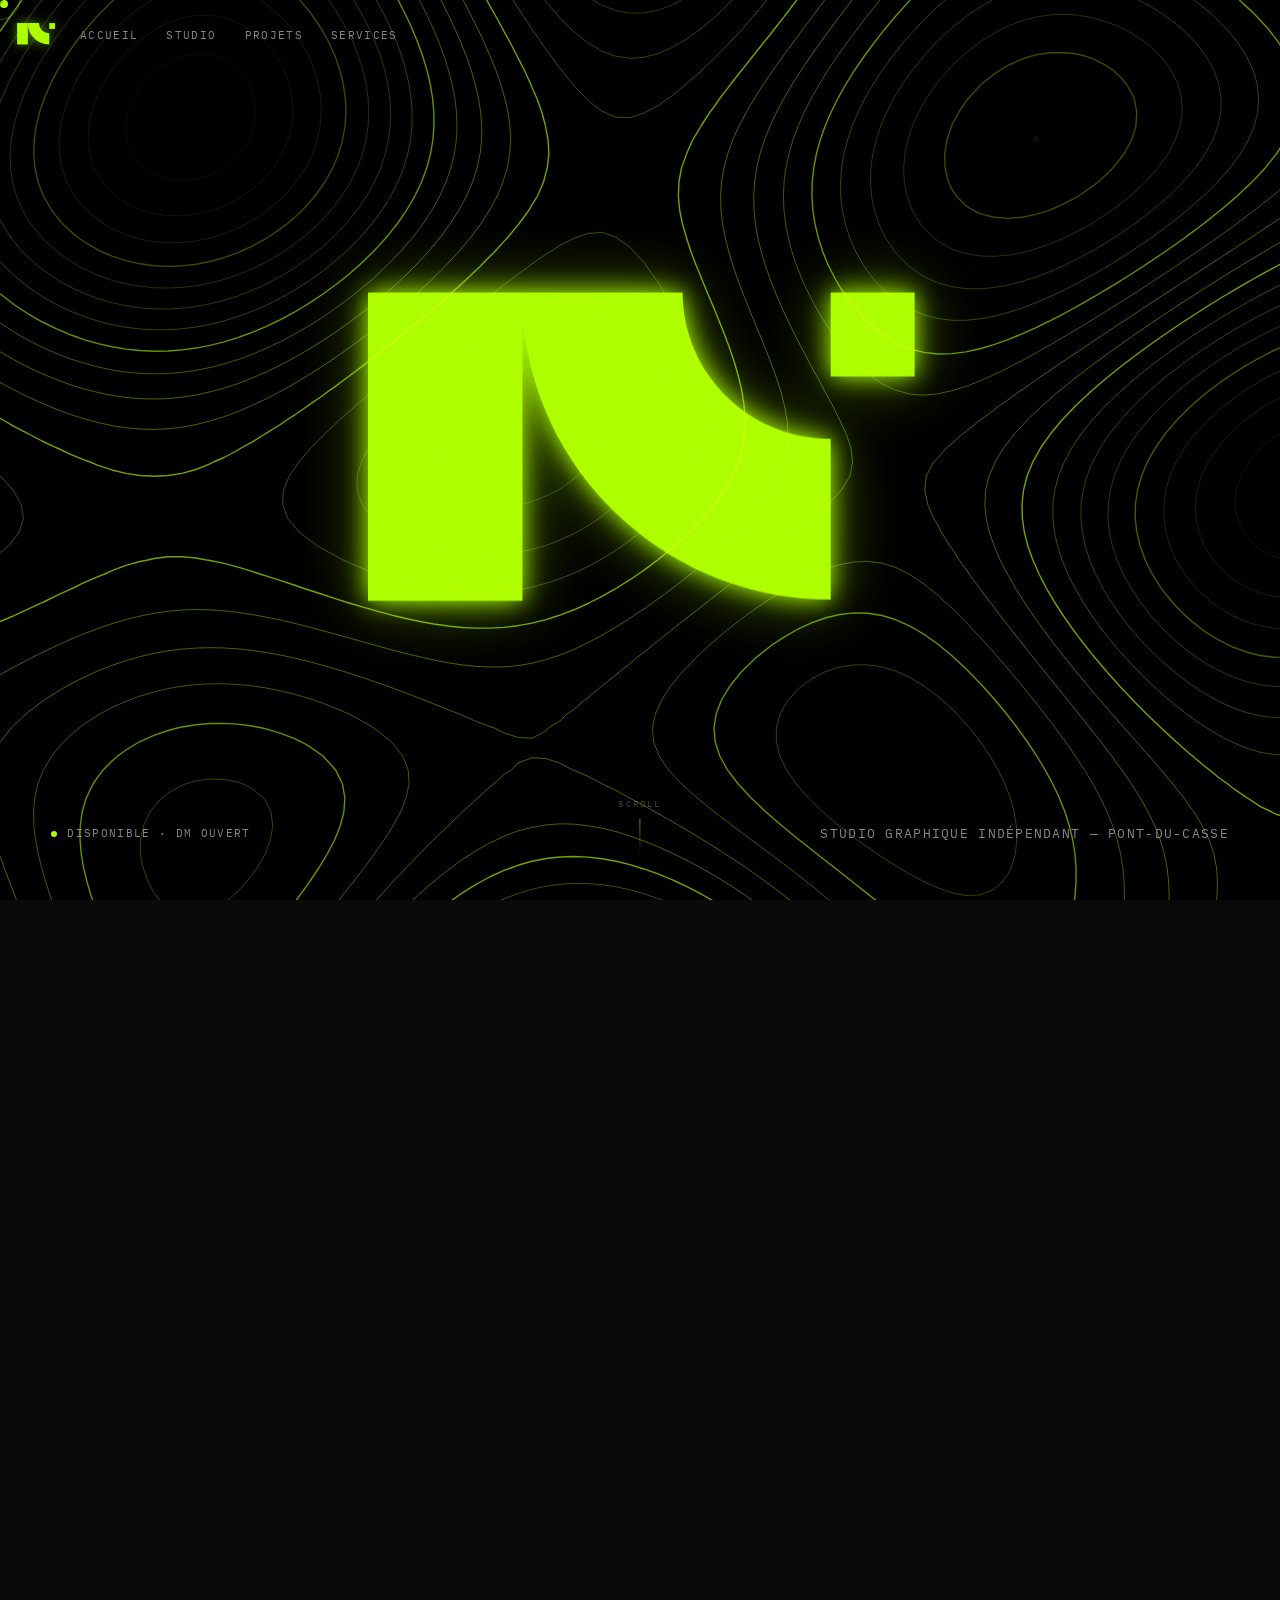
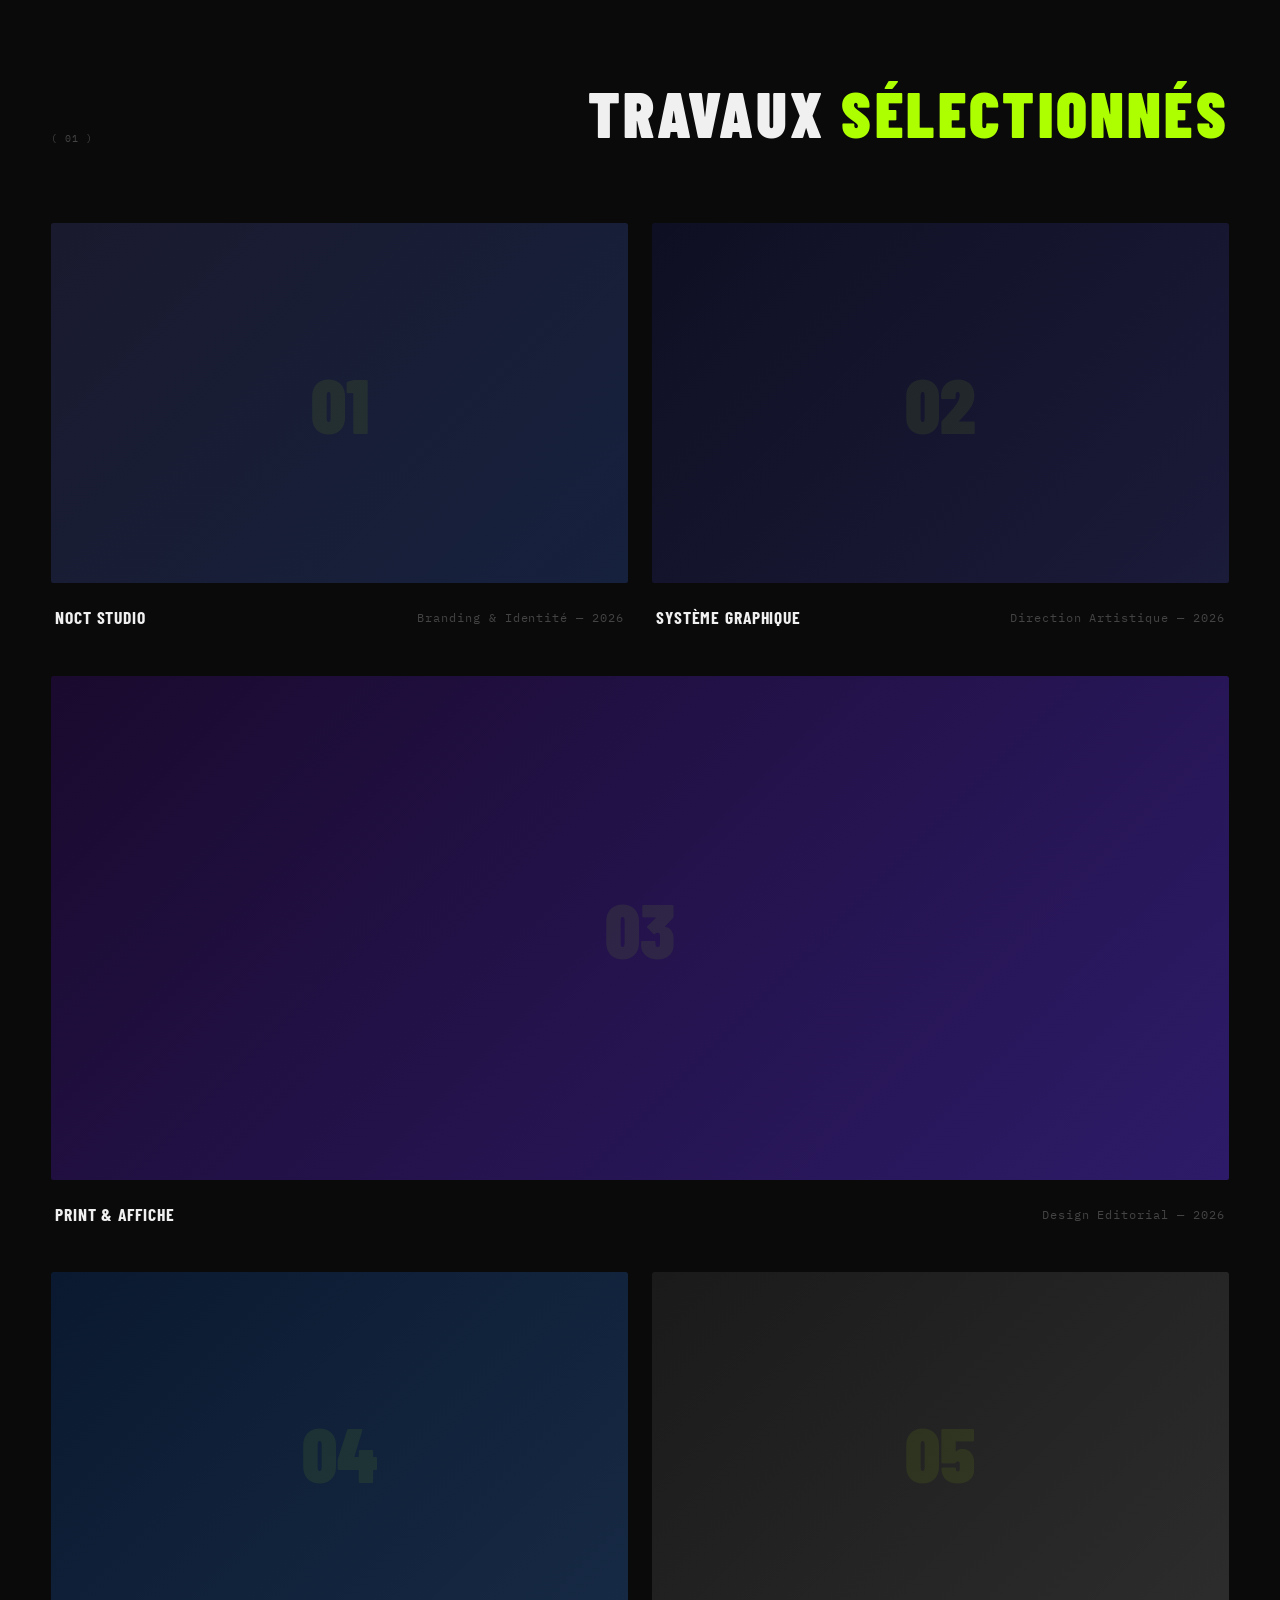
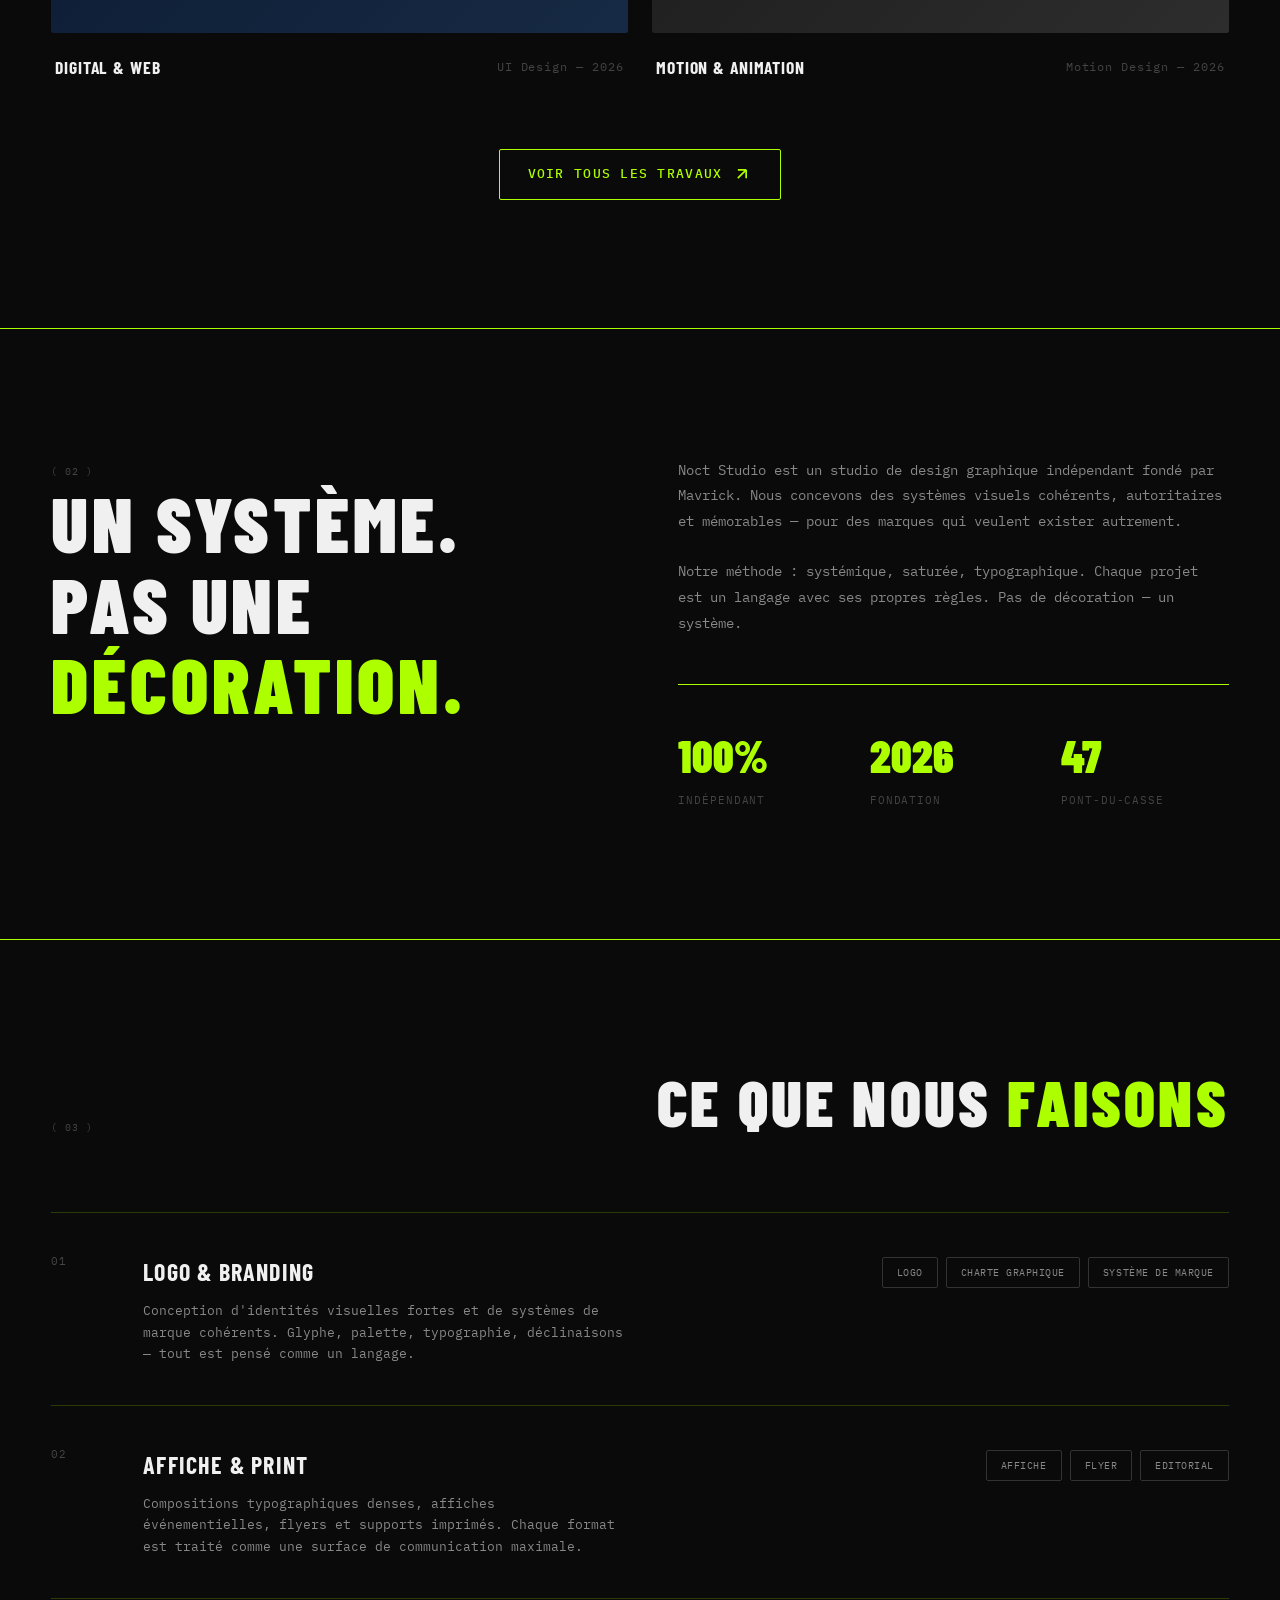
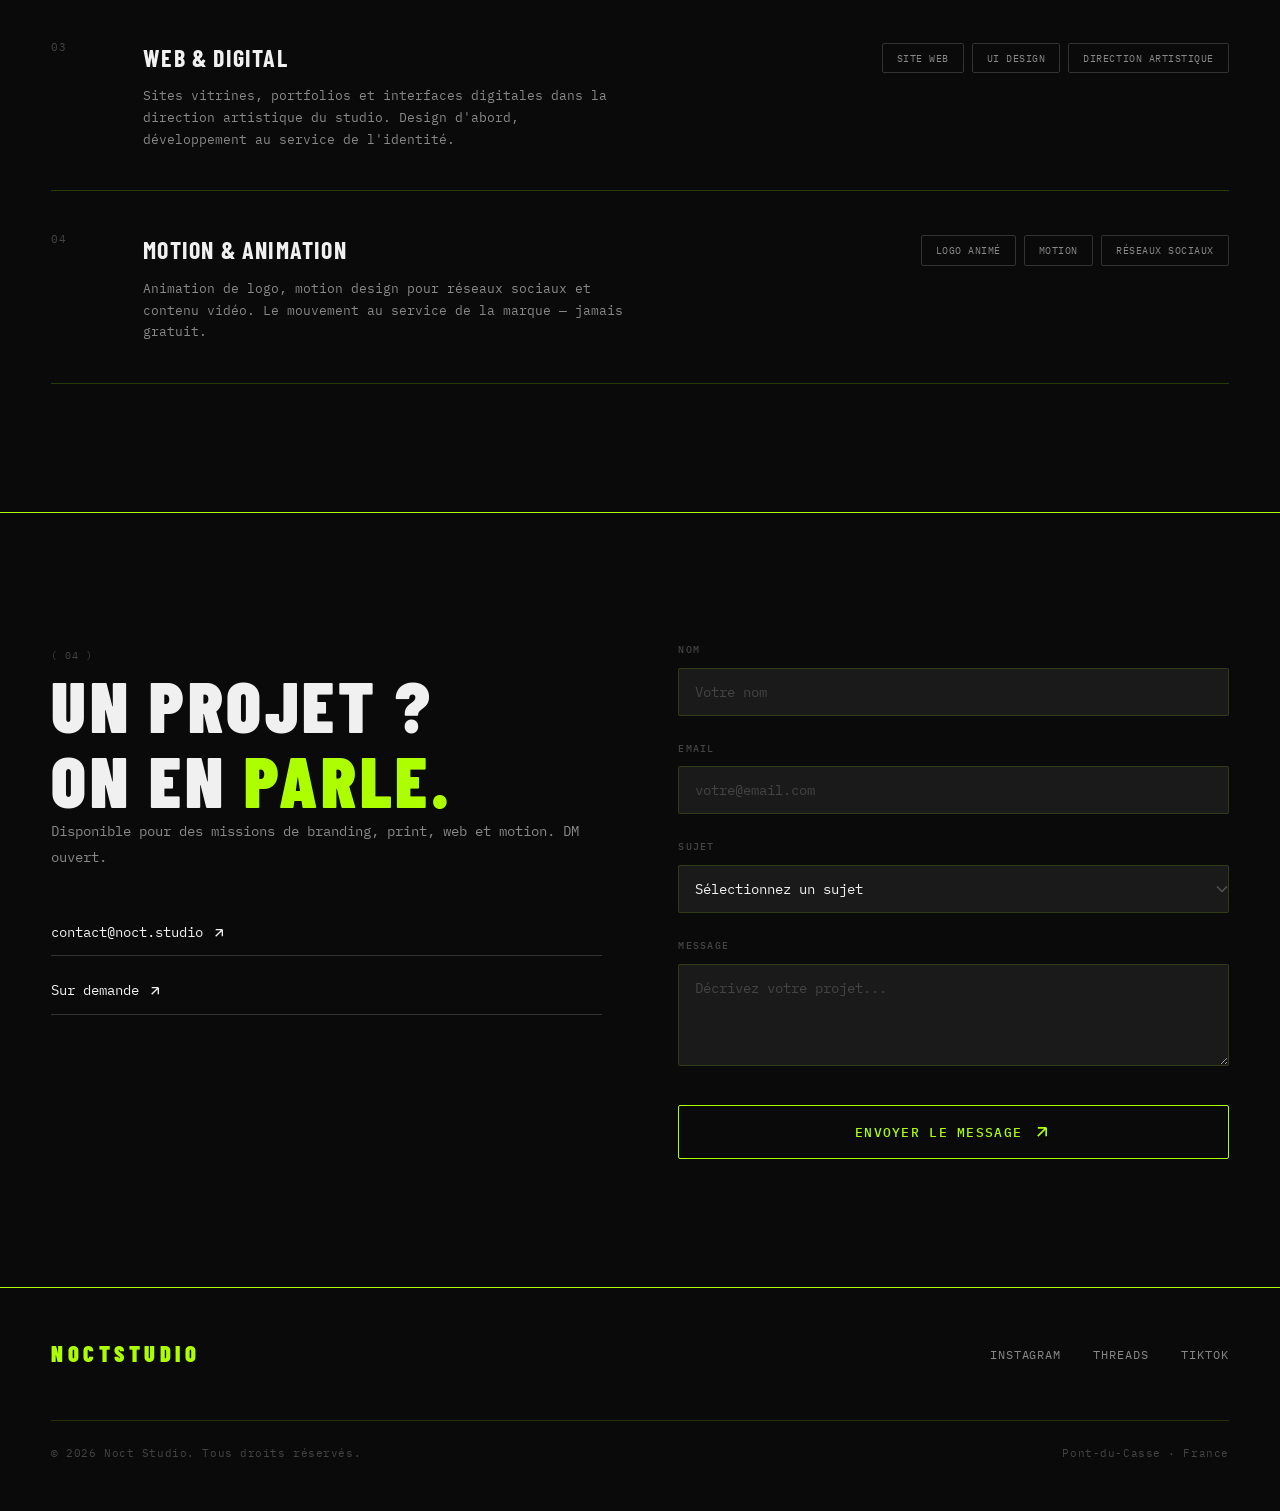
==== index.html @ 59b7ac14 "feat: améliorations visuelles — hero topo plein écran, logo glow, nav blur, typographie, interaction" ====
<!DOCTYPE html>
<html lang="fr">
<head>
    <meta charset="UTF-8">
    <meta name="viewport" content="width=device-width, initial-scale=1.0">
    <title>NOCT STUDIO — Système Graphique</title>
    <link rel="stylesheet" href="style.css">
    <link href="https://fonts.googleapis.com/css2?family=Barlow+Condensed:wght@400;700;900&family=IBM+Plex+Mono:wght@300;400;500&display=swap" rel="stylesheet">
</head>
<body>
    <!-- Loader -->
    <div class="loader" id="loader">
        <div class="loader-inner">
            <svg class="loader-logo" viewBox="900 750 1700 1000" xmlns="http://www.w3.org/2000/svg">
                <rect x="947.266" y="785.229" width="455.854" height="909.858" fill="#ADFF00"/>
                <rect x="2312.851" y="785.229" width="247.757" height="247.757" fill="#ADFF00"/>
                <path d="M1875.868,785.229c0,238.817 196.310,431.783 436.983,431.783l0,474.725c-503.691,0 -911.709,-406.702 -911.709,-906.509l474.725,0Z" fill="#ADFF00"/>
            </svg>
            <div class="loader-line"></div>
            <span class="loader-text">NOCTSTUDIO</span>
        </div>
    </div>

    <!-- Cursor -->
    <div class="cursor" id="cursor"></div>
    <div class="cursor-follower" id="cursorFollower"><span id="cursorLabel"></span></div>

    <!-- Hero -->
    <section class="hero" id="hero">
        <header class="hero-header" id="nav">
            <div class="nav-inner">
                <div class="navbar-left" data-nav-anim>
                    <a href="#" class="nav-logo">
                        <svg class="nav-logo-svg" viewBox="900 750 1700 1000" xmlns="http://www.w3.org/2000/svg">
                            <rect x="947.266" y="785.229" width="455.854" height="909.858" fill="#ADFF00"/>
                            <rect x="2312.851" y="785.229" width="247.757" height="247.757" fill="#ADFF00"/>
                            <path d="M1875.868,785.229c0,238.817 196.310,431.783 436.983,431.783l0,474.725c-503.691,0 -911.709,-406.702 -911.709,-906.509l474.725,0Z" fill="#ADFF00"/>
                        </svg>
                    </a>
                    <ul class="nav-links">
                        <li><a href="#hero" class="nav-link" data-nav-anim>Accueil</a></li>
                        <li><a href="#about" class="nav-link" data-nav-anim>Studio</a></li>
                        <li><a href="#work" class="nav-link" data-nav-anim>Projets</a></li>
                        <li><a href="#services" class="nav-link" data-nav-anim>Services</a></li>
                    </ul>
                </div>
                <div class="mobile-content" data-nav-anim>
                    <button class="nav-menu" id="navMenu" aria-label="Menu">
                        <span class="nav-menu-line"></span>
                        <span class="nav-menu-line"></span>
                    </button>
                </div>
            </div>
            <nav class="nav-mobile" id="navMobile">
                <a href="#hero" class="nav-mobile-link">Accueil</a>
                <a href="#about" class="nav-mobile-link">Studio</a>
                <a href="#work" class="nav-mobile-link">Projets</a>
                <a href="#services" class="nav-mobile-link">Services</a>
            </nav>
        </header>

        <div class="hero-inner">
            <canvas id="topo"></canvas>

            <svg id="heroLogoSvg" class="hero-logo-svg" viewBox="900 750 1700 1000" xmlns="http://www.w3.org/2000/svg">
                <rect x="947.266" y="785.229" width="455.854" height="909.858" fill="#ADFF00"/>
                <rect x="2312.851" y="785.229" width="247.757" height="247.757" fill="#ADFF00"/>
                <path d="M1875.868,785.229c0,238.817 196.310,431.783 436.983,431.783l0,474.725c-503.691,0 -911.709,-406.702 -911.709,-906.509l474.725,0Z" fill="#ADFF00"/>
            </svg>

            <div class="hero-bottom" id="heroInfo">
                <div class="hero-tag" data-animate="fade-up">
                    <span class="hero-tag-dot"></span>
                    Disponible · DM ouvert
                </div>
                <p class="hero-subtitle" data-animate="fade-up">
                    Studio graphique indépendant — Pont-du-Casse
                </p>
            </div>

            <div class="scroll-hint" id="scrollHint">
                <span>Scroll</span>
                <div class="scroll-line"></div>
            </div>
        </div>
    </section>

    <!-- Projects -->
    <section class="section" id="work">
        <div class="container">
            <div class="section-top">
                <span class="section-label" data-animate="fade-up">( 01 )</span>
                <h2 class="section-heading" data-animate="fade-up">
                    Travaux <em>sélectionnés</em>
                </h2>
            </div>

            <div class="projects-grid">
                <a href="#" class="project" data-animate="fade-up">
                    <div class="project-img">
                        <div class="project-img-inner" style="background: linear-gradient(135deg, #1a1a2e, #16213e);">
                            <span class="project-img-label">01</span>
                        </div>
                    </div>
                    <div class="project-info">
                        <h3 class="project-name">Noct Studio</h3>
                        <span class="project-cat">Branding & Identité — 2026</span>
                    </div>
                </a>

                <a href="#" class="project" data-animate="fade-up">
                    <div class="project-img">
                        <div class="project-img-inner" style="background: linear-gradient(135deg, #0f0f23, #1b1b3a);">
                            <span class="project-img-label">02</span>
                        </div>
                    </div>
                    <div class="project-info">
                        <h3 class="project-name">Système Graphique</h3>
                        <span class="project-cat">Direction Artistique — 2026</span>
                    </div>
                </a>

                <a href="#" class="project project-wide" data-animate="fade-up">
                    <div class="project-img">
                        <div class="project-img-inner" style="background: linear-gradient(135deg, #1a0a2e, #2d1b69);">
                            <span class="project-img-label">03</span>
                        </div>
                    </div>
                    <div class="project-info">
                        <h3 class="project-name">Print & Affiche</h3>
                        <span class="project-cat">Design Editorial — 2026</span>
                    </div>
                </a>

                <a href="#" class="project" data-animate="fade-up">
                    <div class="project-img">
                        <div class="project-img-inner" style="background: linear-gradient(135deg, #0a192f, #172a45);">
                            <span class="project-img-label">04</span>
                        </div>
                    </div>
                    <div class="project-info">
                        <h3 class="project-name">Digital & Web</h3>
                        <span class="project-cat">UI Design — 2026</span>
                    </div>
                </a>

                <a href="#" class="project" data-animate="fade-up">
                    <div class="project-img">
                        <div class="project-img-inner" style="background: linear-gradient(135deg, #1a1a1a, #2d2d2d);">
                            <span class="project-img-label">05</span>
                        </div>
                    </div>
                    <div class="project-info">
                        <h3 class="project-name">Motion & Animation</h3>
                        <span class="project-cat">Motion Design — 2026</span>
                    </div>
                </a>
            </div>

            <div class="section-cta" data-animate="fade-up">
                <a href="#" class="link-arrow">
                    <span>Voir tous les travaux</span>
                    <svg width="20" height="20" viewBox="0 0 24 24" fill="none" stroke="currentColor" stroke-width="2">
                        <path d="M7 17L17 7M17 7H7M17 7V17"/>
                    </svg>
                </a>
            </div>
        </div>
    </section>

    <!-- About -->
    <section class="section section-dark" id="about">
        <div class="container">
            <div class="about-layout">
                <div class="about-left">
                    <span class="section-label" data-animate="fade-up">( 02 )</span>
                    <h2 class="section-heading section-heading-lg" data-animate="fade-up">
                        Un système.<br>Pas une <em>décoration.</em>
                    </h2>
                </div>
                <div class="about-right">
                    <p class="about-text" data-animate="fade-up">
                        Noct Studio est un studio de design graphique indépendant fondé par Mavrick.
                        Nous concevons des systèmes visuels cohérents, autoritaires et mémorables —
                        pour des marques qui veulent exister autrement.
                    </p>
                    <p class="about-text" data-animate="fade-up">
                        Notre méthode : systémique, saturée, typographique. Chaque projet est un
                        langage avec ses propres règles. Pas de décoration — un système.
                    </p>
                    <div class="about-stats" data-animate="fade-up">
                        <div class="about-stat">
                            <span class="about-stat-num">100%</span>
                            <span class="about-stat-label">Indépendant</span>
                        </div>
                        <div class="about-stat">
                            <span class="about-stat-num">2026</span>
                            <span class="about-stat-label">Fondation</span>
                        </div>
                        <div class="about-stat">
                            <span class="about-stat-num">47</span>
                            <span class="about-stat-label">Pont-du-Casse</span>
                        </div>
                    </div>
                </div>
            </div>
        </div>
    </section>

    <!-- Services -->
    <section class="section" id="services">
        <div class="container">
            <div class="section-top">
                <span class="section-label" data-animate="fade-up">( 03 )</span>
                <h2 class="section-heading" data-animate="fade-up">
                    Ce que nous <em>faisons</em>
                </h2>
            </div>

            <div class="services-list">
                <div class="service" data-animate="fade-up">
                    <span class="service-num">01</span>
                    <div class="service-content">
                        <h3 class="service-title">Logo & Branding</h3>
                        <p class="service-desc">Conception d'identités visuelles fortes et de systèmes de marque cohérents. Glyphe, palette, typographie, déclinaisons — tout est pensé comme un langage.</p>
                    </div>
                    <div class="service-tags">
                        <span>Logo</span>
                        <span>Charte graphique</span>
                        <span>Système de marque</span>
                    </div>
                </div>

                <div class="service" data-animate="fade-up">
                    <span class="service-num">02</span>
                    <div class="service-content">
                        <h3 class="service-title">Affiche & Print</h3>
                        <p class="service-desc">Compositions typographiques denses, affiches événementielles, flyers et supports imprimés. Chaque format est traité comme une surface de communication maximale.</p>
                    </div>
                    <div class="service-tags">
                        <span>Affiche</span>
                        <span>Flyer</span>
                        <span>Editorial</span>
                    </div>
                </div>

                <div class="service" data-animate="fade-up">
                    <span class="service-num">03</span>
                    <div class="service-content">
                        <h3 class="service-title">Web & Digital</h3>
                        <p class="service-desc">Sites vitrines, portfolios et interfaces digitales dans la direction artistique du studio. Design d'abord, développement au service de l'identité.</p>
                    </div>
                    <div class="service-tags">
                        <span>Site web</span>
                        <span>UI Design</span>
                        <span>Direction artistique</span>
                    </div>
                </div>

                <div class="service" data-animate="fade-up">
                    <span class="service-num">04</span>
                    <div class="service-content">
                        <h3 class="service-title">Motion & Animation</h3>
                        <p class="service-desc">Animation de logo, motion design pour réseaux sociaux et contenu vidéo. Le mouvement au service de la marque — jamais gratuit.</p>
                    </div>
                    <div class="service-tags">
                        <span>Logo animé</span>
                        <span>Motion</span>
                        <span>Réseaux sociaux</span>
                    </div>
                </div>
            </div>
        </div>
    </section>

    <!-- Contact -->
    <section class="section section-dark" id="contact">
        <div class="container">
            <div class="contact-layout">
                <div class="contact-left">
                    <span class="section-label" data-animate="fade-up">( 04 )</span>
                    <h2 class="section-heading section-heading-xl" data-animate="fade-up">
                        Un projet ?<br>On en <em>parle.</em>
                    </h2>
                    <p class="contact-text" data-animate="fade-up">
                        Disponible pour des missions de branding, print,
                        web et motion. DM ouvert.
                    </p>
                    <div class="contact-details" data-animate="fade-up">
                        <a href="mailto:contact@noct.studio" class="contact-detail">
                            contact@noct.studio
                            <svg width="16" height="16" viewBox="0 0 24 24" fill="none" stroke="currentColor" stroke-width="2">
                                <path d="M7 17L17 7M17 7H7M17 7V17"/>
                            </svg>
                        </a>
                        <a href="tel:+33600000000" class="contact-detail">
                            Sur demande
                            <svg width="16" height="16" viewBox="0 0 24 24" fill="none" stroke="currentColor" stroke-width="2">
                                <path d="M7 17L17 7M17 7H7M17 7V17"/>
                            </svg>
                        </a>
                    </div>
                </div>
                <div class="contact-right" data-animate="fade-up">
                    <form class="form" id="contactForm">
                        <div class="form-group">
                            <label class="form-label">Nom</label>
                            <input type="text" class="form-input" placeholder="Votre nom" required>
                        </div>
                        <div class="form-group">
                            <label class="form-label">Email</label>
                            <input type="email" class="form-input" placeholder="votre@email.com" required>
                        </div>
                        <div class="form-group">
                            <label class="form-label">Sujet</label>
                            <select class="form-input form-select">
                                <option value="">Sélectionnez un sujet</option>
                                <option value="branding">Branding & Logo</option>
                                <option value="print">Affiche & Print</option>
                                <option value="web">Web & Digital</option>
                                <option value="motion">Motion & Animation</option>
                                <option value="other">Autre</option>
                            </select>
                        </div>
                        <div class="form-group">
                            <label class="form-label">Message</label>
                            <textarea class="form-input form-textarea" placeholder="Décrivez votre projet..." rows="4" required></textarea>
                        </div>
                        <button type="submit" class="btn-submit">
                            <span>Envoyer le message</span>
                            <svg width="20" height="20" viewBox="0 0 24 24" fill="none" stroke="currentColor" stroke-width="2">
                                <path d="M7 17L17 7M17 7H7M17 7V17"/>
                            </svg>
                        </button>
                    </form>
                </div>
            </div>
        </div>
    </section>

    <!-- Footer -->
    <footer class="footer">
        <div class="container">
            <div class="footer-top">
                <a href="#" class="footer-logo">NOCTSTUDIO</a>
                <div class="footer-socials">
                    <a href="https://www.instagram.com/noct_studi0?igsh=c3lxZXg3emE3d3Qz&utm_source=qr" target="_blank" rel="noopener" class="footer-social">Instagram</a>
                    <a href="https://www.threads.com/@noct_studi0?igshid=NTc4MTIwNjQ2YQ==" target="_blank" rel="noopener" class="footer-social">Threads</a>
                    <a href="#" class="footer-social">TikTok</a>
                </div>
            </div>
            <div class="footer-bottom">
                <span>&copy; 2026 Noct Studio. Tous droits réservés.</span>
                <span>Pont-du-Casse · France</span>
            </div>
        </div>
    </footer>

    <script src="script.js"></script>
</body>
</html>
---- style.css ----
/* ============================================
   NOCT STUDIO — VARIABLES
   ============================================ */
:root {
    --black: #0A0A0A;
    --dark: #0A0A0A;
    --dark-2: #111111;
    --dark-3: #1A1A1A;
    --gray-1: #1A1A1A;
    --gray-2: #333333;
    --gray-3: #444444;
    --gray-4: #888888;
    --gray-5: #888888;
    --light: #F0F0F0;
    --white: #F0F0F0;
    --accent: #ADFF00;
    --accent-dim: rgba(173, 255, 0, 0.08);
    --violet: #7B2FFF;
    --font-body: 'IBM Plex Mono', 'Courier New', monospace;
    --font-display: 'Barlow Condensed', 'Impact', sans-serif;
    --ease: cubic-bezier(0.16, 1, 0.3, 1);
    --ease-out: cubic-bezier(0, 0, 0.2, 1);
    --duration: 0.6s;
}

/* ============================================
   RESET
   ============================================ */
*, *::before, *::after {
    margin: 0;
    padding: 0;
    box-sizing: border-box;
}

html {
    scroll-behavior: smooth;
    font-size: 16px;
}

body {
    font-family: var(--font-body);
    background: var(--black);
    color: var(--light);
    line-height: 1.6;
    overflow-x: hidden;
    -webkit-font-smoothing: antialiased;
    cursor: none;
}

a {
    text-decoration: none;
    color: inherit;
    cursor: none;
}

button, input, textarea, select {
    font-family: inherit;
    cursor: none;
}

button { border: none; background: none; }
ul { list-style: none; }
img { max-width: 100%; display: block; }

::selection {
    background: var(--accent);
    color: #0A0A0A;
}

.container {
    max-width: 1400px;
    margin: 0 auto;
    padding: 0 clamp(24px, 4vw, 80px);
}

/* ============================================
   CUSTOM CURSOR
   ============================================ */
.cursor {
    width: 8px;
    height: 8px;
    border-radius: 50%;
    background: var(--accent);
    position: fixed;
    pointer-events: none;
    z-index: 10000;
    mix-blend-mode: difference;
    transition: transform 0.1s var(--ease);
}

.cursor-follower {
    width: 40px;
    height: 40px;
    border-radius: 50%;
    border: 1px solid rgba(173, 255, 0, 0.3);
    position: fixed;
    pointer-events: none;
    z-index: 9999;
    display: flex;
    align-items: center;
    justify-content: center;
    transition: width 0.3s var(--ease), height 0.3s var(--ease), border-color 0.3s var(--ease), background 0.3s var(--ease);
}

#cursorLabel {
    font-family: var(--font-display);
    font-size: 0.6rem;
    font-weight: 900;
    letter-spacing: 0.14em;
    color: var(--accent);
    text-transform: uppercase;
    opacity: 0;
    transform: scale(0.6);
    transition: opacity 0.15s ease, transform 0.15s ease;
    pointer-events: none;
    white-space: nowrap;
    user-select: none;
}

.cursor-follower.cursor--active #cursorLabel {
    opacity: 1;
    transform: scale(1);
}

.cursor-follower.cursor--view {
    width: 88px;
    height: 88px;
    border-color: var(--accent);
    background: rgba(173, 255, 0, 0.06);
}

.cursor-follower.cursor--go {
    width: 60px;
    height: 60px;
    border-color: rgba(173, 255, 0, 0.6);
    background: rgba(173, 255, 0, 0.03);
}

.cursor-follower.cursor--type {
    width: 72px;
    height: 72px;
    border-color: rgba(173, 255, 0, 0.4);
    border-radius: 4px;
    background: rgba(173, 255, 0, 0.04);
}

.cursor-follower.cursor--violet {
    width: 88px;
    height: 88px;
    border-color: var(--violet);
    background: rgba(123, 47, 255, 0.06);
}

.cursor-follower.cursor--violet #cursorLabel {
    color: var(--violet);
}

/* ============================================
   LOADER
   ============================================ */
.loader {
    position: fixed;
    inset: 0;
    z-index: 9999;
    background: var(--black);
    display: flex;
    align-items: center;
    justify-content: center;
    transition: opacity 0.8s var(--ease), visibility 0.8s;
}

.loader.hidden {
    opacity: 0;
    visibility: hidden;
}

.loader-inner {
    display: flex;
    flex-direction: column;
    align-items: center;
    gap: 24px;
}

.loader-logo {
    display: block;
    width: 60px;
    height: auto;
}

.loader-line {
    width: 60px;
    height: 2px;
    background: var(--gray-2);
    border-radius: 2px;
    overflow: hidden;
    position: relative;
}

.loader-line::after {
    content: '';
    position: absolute;
    top: 0;
    left: -100%;
    width: 100%;
    height: 100%;
    background: var(--accent);
    animation: loaderSlide 1.2s var(--ease) infinite;
}

@keyframes loaderSlide {
    0% { left: -100%; }
    50% { left: 0; }
    100% { left: 100%; }
}

.loader-text {
    font-family: var(--font-display);
    font-size: 1.4rem;
    font-weight: 900;
    color: var(--accent);
    letter-spacing: 0.2em;
    text-transform: uppercase;
}

/* ============================================
   NAVIGATION (Sonido pattern)
   ============================================ */

.nav-inner {
    padding: 0 16px;
    display: flex;
    align-items: center;
    justify-content: space-between;
}

/* Left group: logo + desktop links */
.navbar-left {
    display: flex;
    align-items: center;
    gap: 24px;
}

.nav-logo {
    display: flex;
    align-items: center;
    flex-shrink: 0;
}

.nav-logo-svg {
    display: block;
    width: 40px;
    height: 40px;
    filter: drop-shadow(0 0 6px rgba(173,255,0,0.5));
    transition: filter 0.3s var(--ease);
}

.nav-logo:hover .nav-logo-svg {
    filter: drop-shadow(0 0 10px rgba(173,255,0,0.9)) drop-shadow(0 0 20px rgba(173,255,0,0.5));
}

.nav-links {
    display: flex;
    align-items: center;
    gap: 28px;
}

.nav-link {
    font-family: var(--font-body);
    font-size: 0.7rem;
    font-weight: 400;
    color: var(--gray-4);
    letter-spacing: 0.12em;
    text-transform: uppercase;
    transition: color 0.3s var(--ease);
    position: relative;
}

.nav-link:hover {
    color: var(--accent);
}

.nav-link::after {
    display: none;
}

/* Right group: burger button (mobile only) */
.mobile-content {
    display: none;
}

.nav-menu {
    display: flex;
    flex-direction: column;
    align-items: center;
    justify-content: center;
    gap: 6px;
    width: 36px;
    height: 36px;
    padding: 0;
    border-radius: 2px;
    background: rgba(173, 255, 0, 0.1);
    z-index: 101;
    transition: background 0.3s var(--ease);
}

.nav-menu:hover {
    background: rgba(255, 255, 255, 0.15);
}

.nav-menu-line {
    display: block;
    width: 18px;
    height: 1.5px;
    background: var(--white);
    transition: all 0.4s var(--ease);
    transform-origin: center;
}

.nav-menu.active .nav-menu-line:first-child {
    transform: rotate(45deg) translate(3px, 3px);
}

.nav-menu.active .nav-menu-line:last-child {
    transform: rotate(-45deg) translate(3px, -3px);
}

/* Nav load animation (staggered) */
[data-nav-anim] {
    opacity: 0;
    transform: translateY(-10px);
    animation: navFadeIn 0.5s var(--ease) forwards;
}

.navbar-left[data-nav-anim] { animation-delay: 0.3s; }

.nav-links li:nth-child(1) [data-nav-anim] { animation-delay: 0.4s; }
.nav-links li:nth-child(2) [data-nav-anim] { animation-delay: 0.5s; }
.nav-links li:nth-child(3) [data-nav-anim] { animation-delay: 0.6s; }
.nav-links li:nth-child(4) [data-nav-anim] { animation-delay: 0.7s; }

.mobile-content[data-nav-anim] { animation-delay: 0.5s; }

@keyframes navFadeIn {
    to {
        opacity: 1;
        transform: translateY(0);
    }
}

/* Mobile dropdown menu (Sonido pattern — inside header, not fullscreen overlay) */
.nav-mobile {
    display: none;
    flex-direction: column;
    gap: 0;
    overflow: hidden;
    max-height: 0;
    opacity: 0;
    background: rgba(10, 10, 10, 0.95);
    backdrop-filter: blur(20px);
    -webkit-backdrop-filter: blur(20px);
    border-top: 1px solid rgba(173, 255, 0, 0.15);
    margin: 0 16px;
    border-radius: 2px;
    transition: max-height 0.5s var(--ease), opacity 0.4s var(--ease), padding 0.5s var(--ease);
}

.nav-mobile.open {
    max-height: 300px;
    opacity: 1;
    padding: 8px 0;
}

.nav-mobile-link {
    display: block;
    padding: 14px 24px;
    font-family: var(--font-body);
    font-size: 0.8rem;
    font-weight: 400;
    color: var(--gray-4);
    letter-spacing: 0.1em;
    text-transform: uppercase;
    transition: color 0.3s var(--ease), background 0.3s var(--ease);
    opacity: 0;
    transform: translateY(10px);
    transition: opacity 0.4s var(--ease), transform 0.4s var(--ease), color 0.3s var(--ease);
}

.nav-mobile.open .nav-mobile-link {
    opacity: 1;
    transform: translateY(0);
}

.nav-mobile.open .nav-mobile-link:nth-child(1) { transition-delay: 0.05s; }
.nav-mobile.open .nav-mobile-link:nth-child(2) { transition-delay: 0.1s; }
.nav-mobile.open .nav-mobile-link:nth-child(3) { transition-delay: 0.15s; }
.nav-mobile.open .nav-mobile-link:nth-child(4) { transition-delay: 0.2s; }

.nav-mobile-link:hover {
    color: var(--accent);
    background: rgba(173, 255, 0, 0.05);
}

/* ============================================
   HERO — TOPO MASK
   ============================================ */
.hero {
    position: relative;
    height: 350vh;
    background: var(--black);
}

.hero-header {
    position: fixed;
    top: 0;
    left: 0;
    right: 0;
    z-index: 20;
    padding: 14px 0;
    transition: background 0.4s var(--ease), backdrop-filter 0.4s var(--ease), border-color 0.4s var(--ease);
}

.hero-header.nav-scrolled {
    background: rgba(10, 10, 10, 0.9);
    backdrop-filter: blur(12px);
    -webkit-backdrop-filter: blur(12px);
    border-bottom: 1px solid rgba(173, 255, 0, 0.1);
}

.hero-inner {
    position: sticky;
    top: 0;
    height: 100vh;
    overflow: hidden;
    background: var(--black);
}

#topo {
    position: absolute;
    inset: 0;
    width: 100%;
    height: 100%;
}

.hero-logo-svg {
    position: absolute;
    top: 50%;
    left: 50%;
    transform: translate(-50%, -50%) scale(1);
    width: clamp(200px, 45vw, 600px);
    height: auto;
    mix-blend-mode: screen;
    filter: drop-shadow(0 0 12px #ADFF00) drop-shadow(0 0 30px rgba(173,255,0,0.4));
    z-index: 5;
    pointer-events: none;
    will-change: transform;
    transform-origin: center center;
}

.hero-bottom {
    position: absolute;
    bottom: clamp(32px, 5vw, 56px);
    left: clamp(24px, 4vw, 80px);
    right: clamp(24px, 4vw, 80px);
    display: flex;
    align-items: center;
    justify-content: space-between;
    z-index: 10;
    will-change: opacity;
}

/* Indicateur scroll */
.scroll-hint {
    position: absolute;
    bottom: clamp(24px, 5vh, 48px);
    left: 50%;
    transform: translateX(-50%);
    display: flex;
    flex-direction: column;
    align-items: center;
    gap: 8px;
    z-index: 10;
    pointer-events: none;
    will-change: opacity;
}

.scroll-hint span {
    font-family: var(--font-body);
    font-size: 0.55rem;
    color: rgba(255,255,255,0.25);
    letter-spacing: 0.25em;
    text-transform: uppercase;
}

.scroll-line {
    width: 1px;
    height: 36px;
    background: linear-gradient(to bottom, rgba(173,255,0,0.6), transparent);
    animation: scrollDrop 1.8s ease-in-out infinite;
}

@keyframes scrollDrop {
    0%   { transform: scaleY(0); transform-origin: top; opacity: 1; }
    60%  { transform: scaleY(1); transform-origin: top; opacity: 1; }
    100% { transform: scaleY(1); transform-origin: top; opacity: 0; }
}

.hero-tag {
    display: inline-flex;
    align-items: center;
    gap: 10px;
    font-family: var(--font-body);
    font-size: 0.7rem;
    font-weight: 400;
    color: var(--gray-4);
    letter-spacing: 0.12em;
    text-transform: uppercase;
}

.hero-tag-dot {
    width: 6px;
    height: 6px;
    border-radius: 50%;
    background: var(--accent);
    animation: blink 2s ease-in-out infinite;
}

@keyframes blink {
    0%, 100% { opacity: 1; }
    50% { opacity: 0.3; }
}

.hero-title {
    font-family: var(--font-display);
    font-size: clamp(2.8rem, 7vw, 5.5rem);
    font-weight: 900;
    line-height: 1.0;
    color: var(--white);
    letter-spacing: 0.02em;
    text-transform: uppercase;
    margin-bottom: 24px;
}

.hero-title em {
    font-style: normal;
    color: var(--accent);
}

.hero-subtitle {
    font-family: var(--font-body);
    font-size: 0.8rem;
    color: var(--gray-4);
    font-weight: 400;
    letter-spacing: 0.1em;
    text-transform: uppercase;
}

/* ============================================
   SECTIONS
   ============================================ */
.section {
    padding: clamp(80px, 10vw, 160px) 0;
    border-top: 1px solid var(--accent);
}

.section-dark {
    background: #0A0A0A;
}

.section-top {
    display: flex;
    align-items: flex-end;
    justify-content: space-between;
    gap: 24px;
    margin-bottom: clamp(48px, 6vw, 80px);
}

.section-label {
    font-family: var(--font-body);
    font-size: 0.65rem;
    color: #444444;
    letter-spacing: 0.1em;
    font-weight: 400;
}

.section-heading {
    font-family: var(--font-display);
    font-size: clamp(2.2rem, 5vw, 4.5rem);
    font-weight: 900;
    line-height: 1.05;
    color: var(--white);
    letter-spacing: 0.05em;
    text-transform: uppercase;
}

.section-heading em {
    font-style: normal;
    color: var(--accent);
}

.section-heading-lg {
    font-size: clamp(2.5rem, 6vw, 5rem);
}

.section-heading-xl {
    font-size: clamp(2.5rem, 6vw, 4.5rem);
}

/* ============================================
   PROJECTS
   ============================================ */
.projects-grid {
    display: grid;
    grid-template-columns: repeat(2, 1fr);
    gap: 24px;
}

.project {
    display: block;
    border-radius: 2px;
    overflow: hidden;
    position: relative;
    transition: opacity 0.4s var(--ease), filter 0.4s var(--ease), transform 0.5s var(--ease), box-shadow 0.5s var(--ease), outline-color 0.3s var(--ease);
    outline: 1px solid transparent;
    z-index: 0;
}

/* Invasion : les autres projets s'effacent */
.projects-grid:has(.project:hover) .project {
    opacity: 0.2;
    filter: grayscale(0.4);
}

/* Le projet survolé impose sa présence */
.projects-grid:has(.project:hover) .project:hover {
    opacity: 1;
    filter: none;
    transform: scale(1.02);
    outline-color: var(--accent);
    box-shadow: 0 0 40px rgba(173, 255, 0, 0.15), 0 0 60px rgba(173, 255, 0, 0.12), 0 24px 80px rgba(0, 0, 0, 0.6);
    z-index: 2;
}

.project-wide {
    grid-column: span 2;
}

.project-img {
    position: relative;
    overflow: hidden;
    border-radius: 2px;
}

.project-img-inner {
    aspect-ratio: 16/10;
    display: flex;
    align-items: center;
    justify-content: center;
    transition: transform 0.7s var(--ease);
}

.project-wide .project-img-inner {
    aspect-ratio: 21/9;
}

.project:hover .project-img-inner {
    transform: scale(1.08);
}

.project-img-label {
    font-family: var(--font-display);
    font-size: clamp(3rem, 6vw, 5rem);
    font-weight: 900;
    color: rgba(173, 255, 0, 0.08);
    user-select: none;
    transition: color 0.4s var(--ease);
}

.project:hover .project-img-label {
    color: rgba(173, 255, 0, 0.18);
}

.project-info {
    display: flex;
    align-items: center;
    justify-content: space-between;
    padding: 20px 4px;
}

.project-name {
    font-family: var(--font-display);
    font-size: 1.1rem;
    font-weight: 700;
    color: var(--white);
    letter-spacing: 0.05em;
    text-transform: uppercase;
}

.project-cat {
    font-family: var(--font-body);
    font-size: 0.75rem;
    color: #444444;
    letter-spacing: 0.08em;
}

.section-cta {
    margin-top: 48px;
    text-align: center;
}

.link-arrow {
    display: inline-flex;
    align-items: center;
    gap: 10px;
    font-family: var(--font-body);
    font-size: 0.8rem;
    font-weight: 500;
    color: var(--accent);
    letter-spacing: 0.1em;
    text-transform: uppercase;
    padding: 14px 28px;
    border: 1px solid var(--accent);
    border-radius: 2px;
    transition: all 0.3s var(--ease);
}

.link-arrow svg {
    transition: transform 0.3s var(--ease);
}

.link-arrow:hover {
    color: #0A0A0A;
    background: var(--accent);
    border-color: var(--accent);
}

.link-arrow:hover svg {
    transform: translate(4px, -4px);
}

/* ============================================
   ABOUT
   ============================================ */
.about-layout {
    display: grid;
    grid-template-columns: 1fr 1fr;
    gap: clamp(48px, 6vw, 120px);
    align-items: start;
}

.about-text {
    font-family: var(--font-body);
    font-size: 0.9rem;
    color: var(--gray-4);
    line-height: 1.8;
    margin-bottom: 24px;
}

.about-stats {
    display: grid;
    grid-template-columns: repeat(3, 1fr);
    gap: 24px;
    margin-top: 48px;
    padding-top: 48px;
    border-top: 1px solid var(--accent);
}

.about-stat-num {
    display: block;
    font-family: var(--font-display);
    font-size: 2.8rem;
    font-weight: 900;
    color: var(--accent);
    line-height: 1;
    margin-bottom: 8px;
}

.about-stat-label {
    font-family: var(--font-body);
    font-size: 0.7rem;
    color: #444444;
    letter-spacing: 0.08em;
    text-transform: uppercase;
}

/* ============================================
   SERVICES
   ============================================ */
.services-list {
    display: flex;
    flex-direction: column;
}

.service {
    display: grid;
    grid-template-columns: 60px 1fr auto;
    gap: 32px;
    align-items: start;
    padding: 40px 0;
    border-bottom: 1px solid rgba(173, 255, 0, 0.2);
    transition: all 0.4s var(--ease), padding-left 0.3s ease;
    position: relative;
    overflow: hidden;
}

.service::before {
    content: '';
    position: absolute;
    left: 0;
    top: 0;
    bottom: 0;
    width: 3px;
    background: var(--accent);
    transform: scaleY(0);
    transform-origin: bottom;
    transition: transform 0.3s ease;
}

.service:hover::before {
    transform: scaleY(1);
}

.service:first-child {
    border-top: 1px solid rgba(173, 255, 0, 0.2);
}

.service:hover {
    padding-left: 24px;
    border-bottom: 1px solid var(--accent);
}

.service-num {
    font-family: var(--font-body);
    font-size: 0.7rem;
    font-weight: 400;
    color: #444444;
    letter-spacing: 0.1em;
}

.service-title {
    font-family: var(--font-display);
    font-size: 1.5rem;
    font-weight: 700;
    color: var(--white);
    margin-bottom: 8px;
    letter-spacing: 0.05em;
    text-transform: uppercase;
    transition: color 0.3s var(--ease);
}

.service:hover .service-title {
    color: var(--accent);
}

.service-desc {
    font-family: var(--font-body);
    font-size: 0.8rem;
    color: var(--gray-4);
    line-height: 1.7;
    max-width: 480px;
}

.service-tags {
    display: flex;
    flex-wrap: wrap;
    gap: 8px;
    justify-content: flex-end;
    padding-top: 4px;
}

.service-tags span {
    padding: 6px 14px;
    border-radius: 2px;
    border: 1px solid var(--gray-2);
    font-family: var(--font-body);
    font-size: 0.65rem;
    color: var(--gray-4);
    letter-spacing: 0.05em;
    text-transform: uppercase;
    white-space: nowrap;
    transition: all 0.3s var(--ease);
}

.service:hover .service-tags span {
    border-color: var(--accent);
    color: var(--accent);
}

/* ============================================
   CONTACT
   ============================================ */
.contact-layout {
    display: grid;
    grid-template-columns: 1fr 1fr;
    gap: clamp(48px, 6vw, 120px);
    align-items: start;
}

.contact-text {
    font-family: var(--font-body);
    font-size: 0.9rem;
    color: var(--gray-4);
    line-height: 1.8;
    margin-bottom: 40px;
}

.contact-details {
    display: flex;
    flex-direction: column;
    gap: 12px;
}

.contact-detail {
    display: inline-flex;
    align-items: center;
    gap: 8px;
    font-family: var(--font-body);
    font-size: 0.85rem;
    color: var(--white);
    padding: 12px 0;
    border-bottom: 1px solid var(--gray-2);
    transition: all 0.3s var(--ease);
}

.contact-detail:hover {
    color: var(--accent);
    border-color: var(--accent);
    padding-left: 8px;
}

.contact-detail svg {
    transition: transform 0.3s var(--ease);
}

.contact-detail:hover svg {
    transform: translate(3px, -3px);
}

/* Form */
.form {
    display: flex;
    flex-direction: column;
    gap: 24px;
}

.form-label {
    display: block;
    font-family: var(--font-body);
    font-size: 0.65rem;
    font-weight: 500;
    color: #444444;
    letter-spacing: 0.12em;
    text-transform: uppercase;
    margin-bottom: 10px;
}

.form-input {
    width: 100%;
    padding: 14px 16px;
    background: #1A1A1A;
    border: 1px solid rgba(173, 255, 0, 0.15);
    color: var(--white);
    font-family: var(--font-body);
    font-size: 0.85rem;
    outline: none;
    transition: border-color 0.3s var(--ease), box-shadow 0.3s var(--ease);
    border-radius: 2px;
    -webkit-appearance: none;
}

.form-input::placeholder {
    color: #444444;
}

.form-input:focus {
    border-color: rgba(173, 255, 0, 0.5);
    box-shadow: 0 0 20px rgba(173,255,0,0.1);
}

.form-select {
    cursor: none;
    appearance: none;
    background-image: url("data:image/svg+xml,%3Csvg width='12' height='8' viewBox='0 0 12 8' fill='none' xmlns='http://www.w3.org/2000/svg'%3E%3Cpath d='M1 1.5L6 6.5L11 1.5' stroke='%23555' stroke-width='1.5'/%3E%3C/svg%3E");
    background-repeat: no-repeat;
    background-position: right 0 center;
}

.form-select option {
    background: #1A1A1A;
    color: var(--white);
}

.form-textarea {
    resize: vertical;
    min-height: 100px;
}

.btn-submit {
    display: inline-flex;
    align-items: center;
    justify-content: center;
    gap: 10px;
    padding: 16px 40px;
    border-radius: 2px;
    background: transparent;
    border: 1px solid var(--accent);
    color: var(--accent);
    font-family: var(--font-body);
    font-size: 0.8rem;
    font-weight: 500;
    letter-spacing: 0.1em;
    text-transform: uppercase;
    cursor: none;
    transition: all 0.3s var(--ease);
    margin-top: 8px;
}

.btn-submit:hover {
    background: var(--accent);
    color: #0A0A0A;
}

.btn-submit svg {
    transition: transform 0.3s var(--ease);
}

.btn-submit:hover svg {
    transform: translate(3px, -3px);
}

/* ============================================
   FOOTER
   ============================================ */
.footer {
    padding: 48px 0;
    border-top: 1px solid var(--accent);
}

.footer-top {
    display: flex;
    align-items: center;
    justify-content: space-between;
    margin-bottom: 48px;
}

.footer-logo {
    font-family: var(--font-display);
    font-size: 1.4rem;
    font-weight: 900;
    color: var(--accent);
    letter-spacing: 0.2em;
    text-transform: uppercase;
}

.footer-socials {
    display: flex;
    gap: 32px;
}

.footer-social {
    font-family: var(--font-body);
    font-size: 0.75rem;
    color: var(--gray-4);
    letter-spacing: 0.08em;
    text-transform: uppercase;
    transition: color 0.3s var(--ease);
    position: relative;
}

.footer-social:hover {
    color: var(--accent);
}

.footer-bottom {
    display: flex;
    align-items: center;
    justify-content: space-between;
    padding-top: 24px;
    border-top: 1px solid rgba(173, 255, 0, 0.15);
    font-family: var(--font-body);
    font-size: 0.7rem;
    color: #444444;
    letter-spacing: 0.05em;
}

/* ============================================
   SCROLL ANIMATIONS
   ============================================ */
[data-animate] {
    opacity: 0;
    transform: translateY(50px);
    transition: opacity 0.9s cubic-bezier(0.16, 1, 0.3, 1), transform 0.9s cubic-bezier(0.16, 1, 0.3, 1);
}

[data-animate].visible {
    opacity: 1;
    transform: translateY(0);
}

[data-delay="1"] { transition-delay: 0.1s; }
[data-delay="2"] { transition-delay: 0.2s; }
[data-delay="3"] { transition-delay: 0.3s; }

/* ============================================
   RESPONSIVE
   ============================================ */
@media (max-width: 1024px) {
    .hero {
        padding: 10px;
    }

    .hero-card {
        height: calc(100vh - 20px);
    }

    .about-layout,
    .contact-layout {
        grid-template-columns: 1fr;
        gap: 48px;
    }

    .service {
        grid-template-columns: 40px 1fr;
        gap: 20px;
    }

    .service-tags {
        grid-column: 2;
        justify-content: flex-start;
    }
}

@media (max-width: 768px) {
    body { cursor: auto; }
    a, button, input, textarea, select { cursor: auto; }
    .cursor, .cursor-follower { display: none; }

    .nav-links { display: none; }
    .mobile-content { display: block; }
    .nav-mobile { display: flex; }

    /* Hero mobile — same pattern as .project on mobile (keeps radius, adjusts spacing) */
    .hero {
        padding: 8px;
    }

    .hero-card {
        height: calc(100dvh - 16px);
    }

    .nav-inner {
        padding: 0 12px;
    }

    .hero-text {
        bottom: 24px;
        left: 16px;
        right: 16px;
        max-width: none;
    }

    .hero-title {
        font-size: clamp(1.8rem, 7vw, 2.8rem);
    }

    .projects-grid {
        grid-template-columns: 1fr;
    }

    .project-wide {
        grid-column: span 1;
    }

    .project-wide .project-img-inner {
        aspect-ratio: 16/10;
    }

    .about-stats {
        grid-template-columns: repeat(3, 1fr);
        gap: 16px;
    }

    .about-stat-num {
        font-size: 2rem;
    }

    .service {
        grid-template-columns: 1fr;
        gap: 12px;
        padding: 28px 0;
    }

    .service-num { display: none; }

    .service:hover { padding-left: 0; }

    .footer-top {
        flex-direction: column;
        gap: 24px;
        text-align: center;
    }

    .footer-bottom {
        flex-direction: column;
        gap: 8px;
        text-align: center;
    }
}

@media (max-width: 480px) {
    .section { padding: 64px 0; }

    .section-top {
        flex-direction: column;
        align-items: flex-start;
        gap: 8px;
    }

    .about-stats {
        grid-template-columns: 1fr;
        gap: 24px;
    }

    .contact-layout {
        gap: 32px;
    }

    .footer-socials {
        flex-wrap: wrap;
        justify-content: center;
        gap: 20px;
    }
}
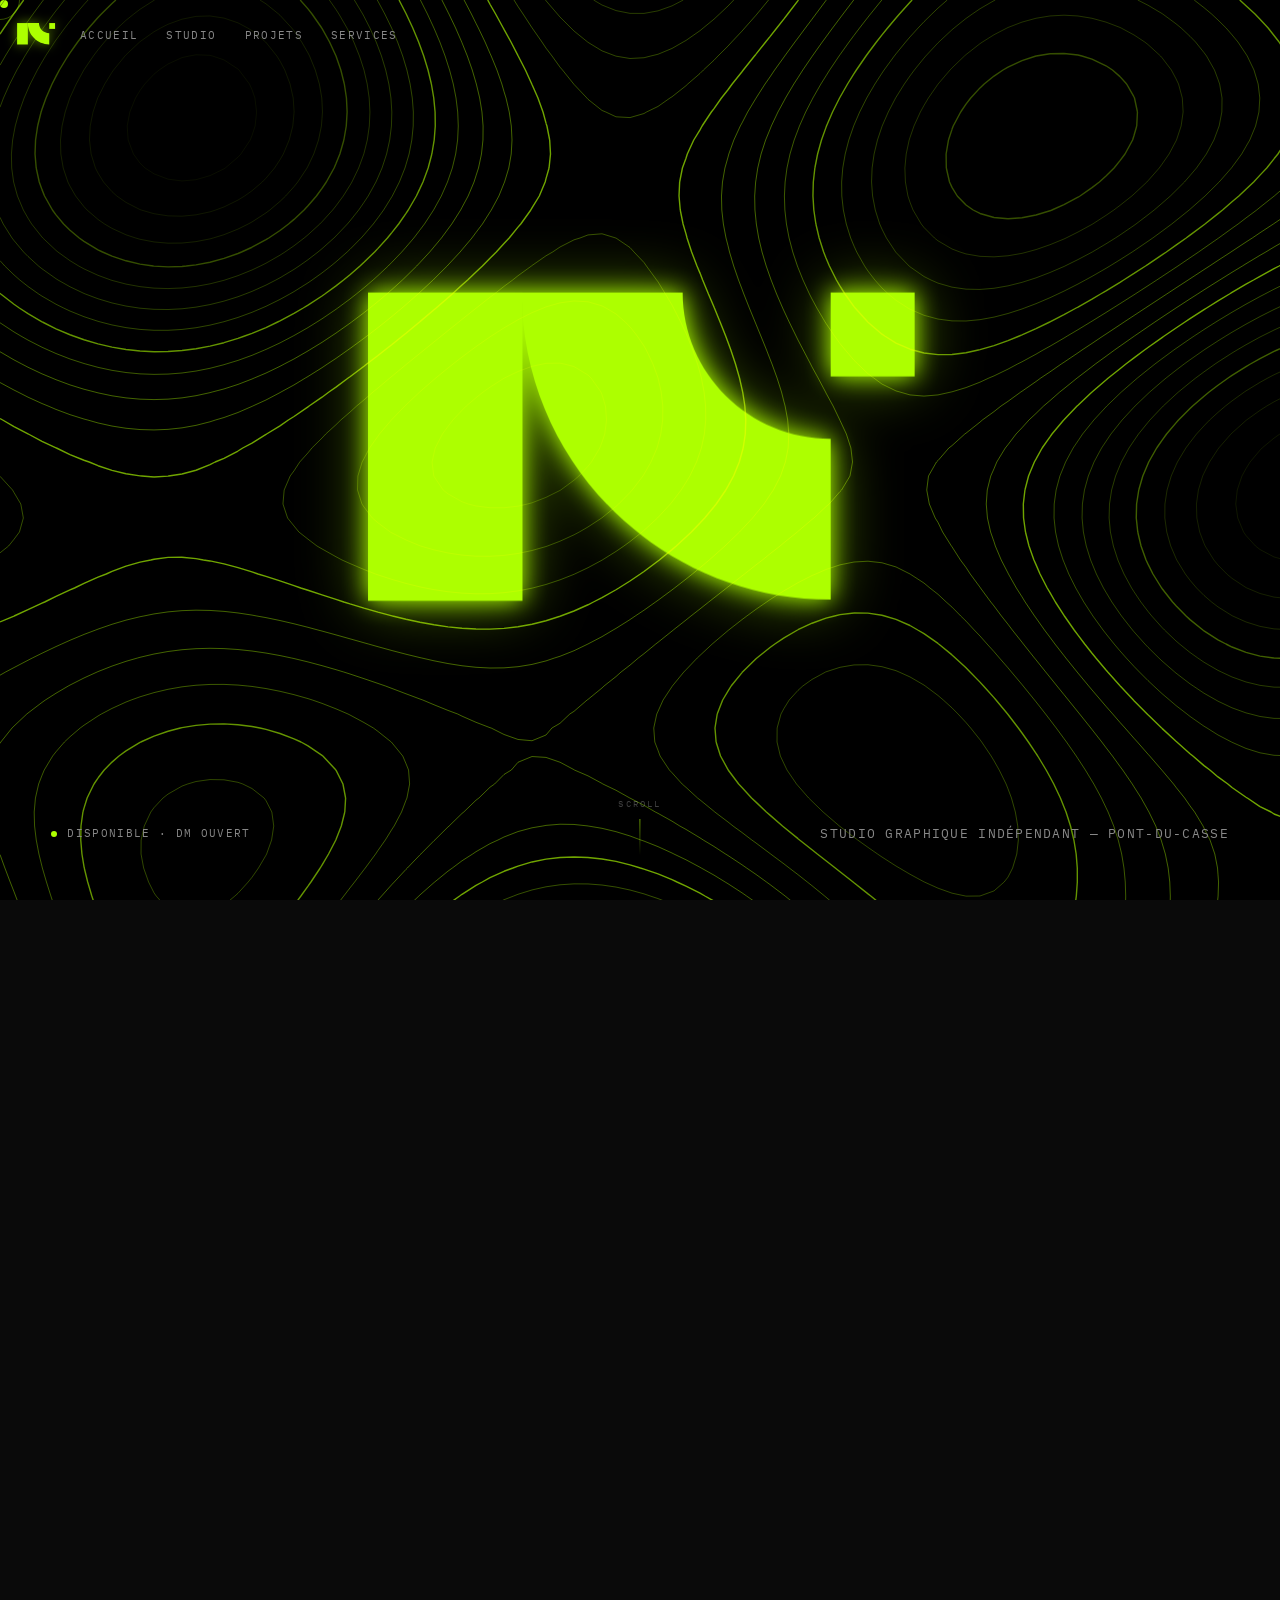
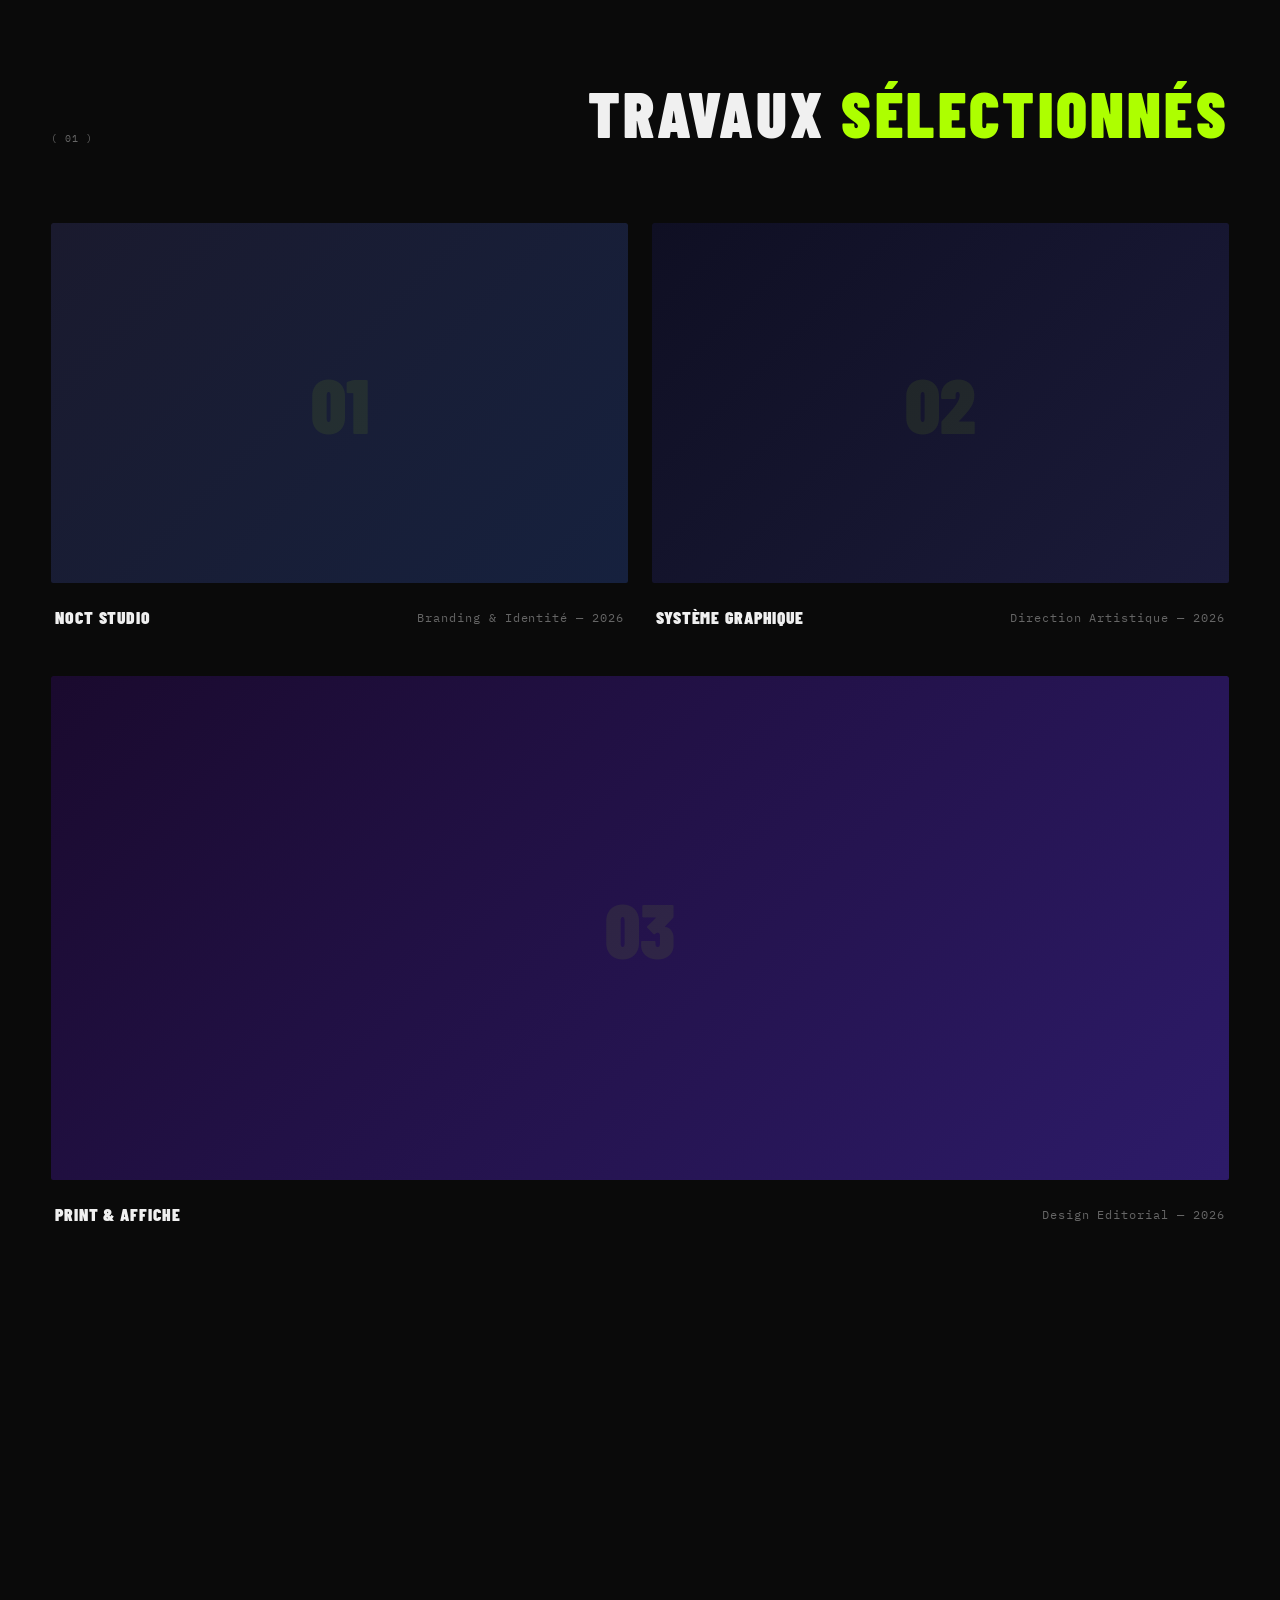
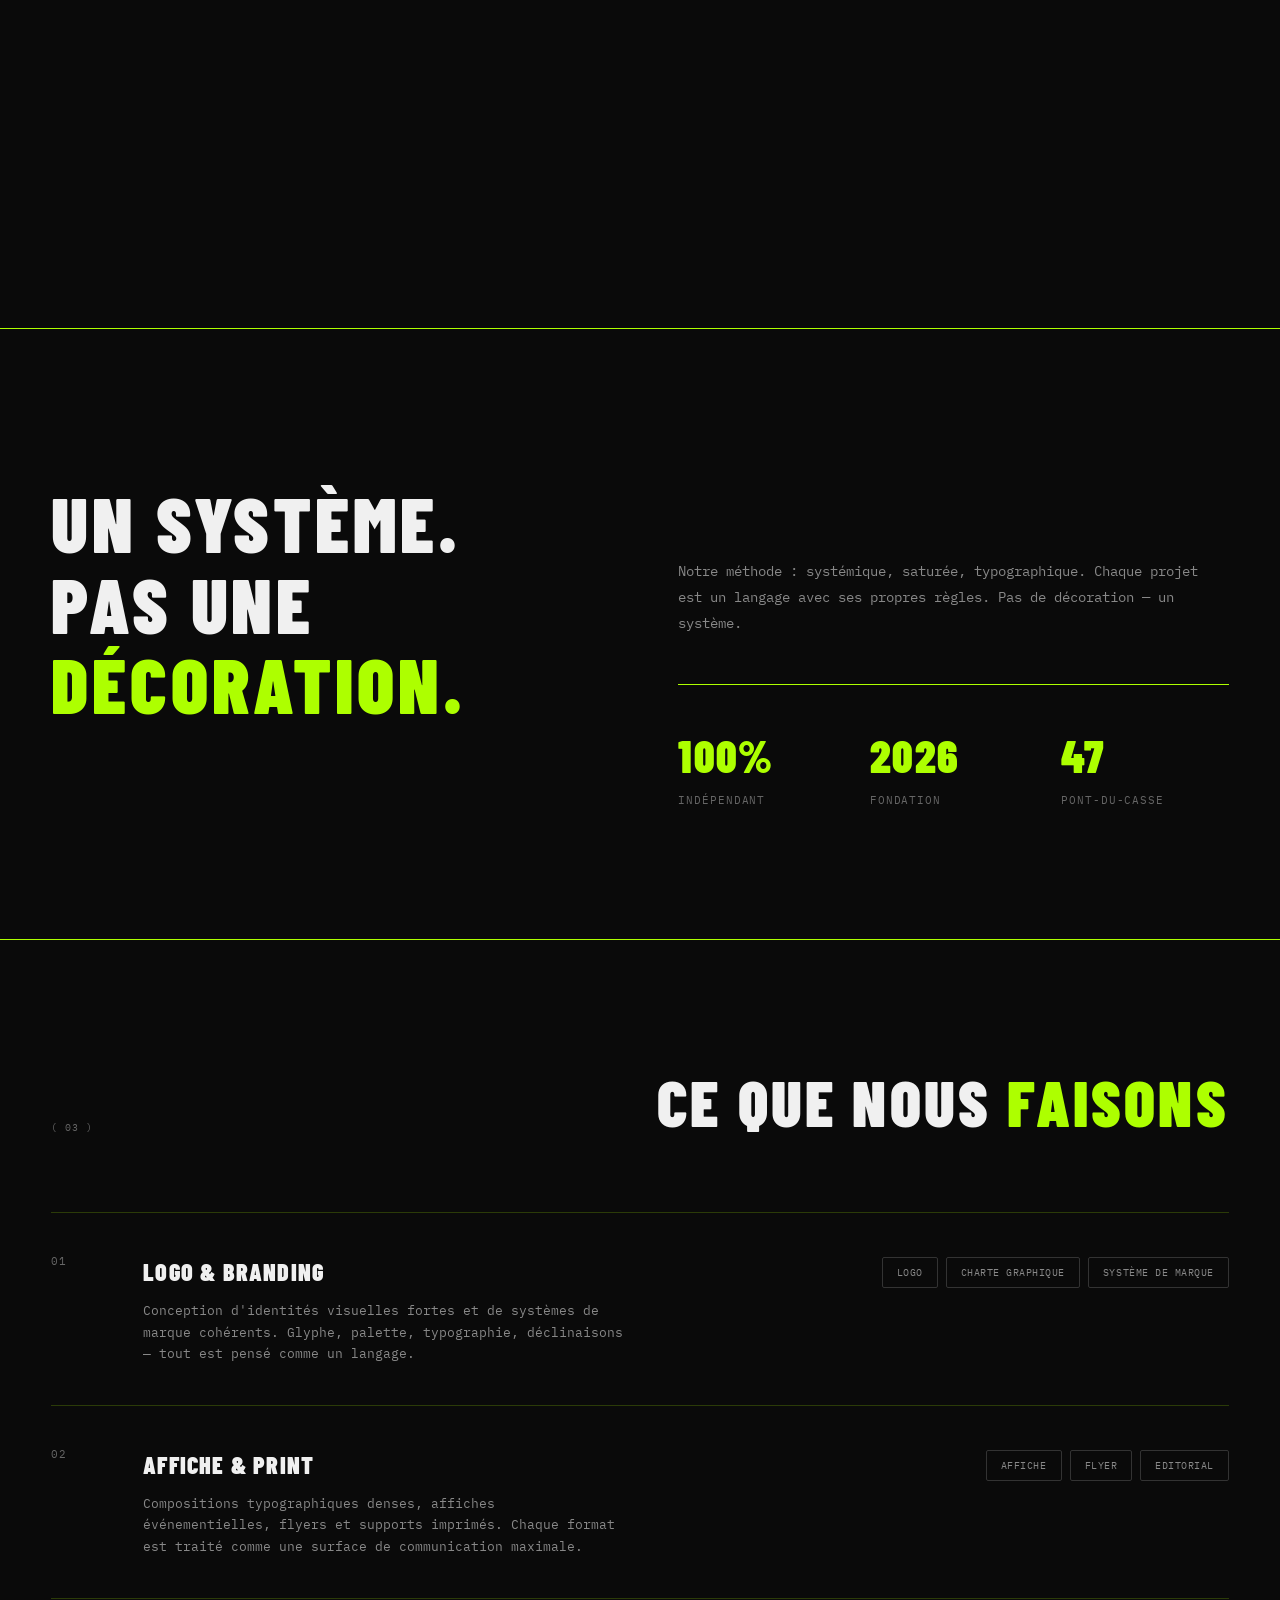
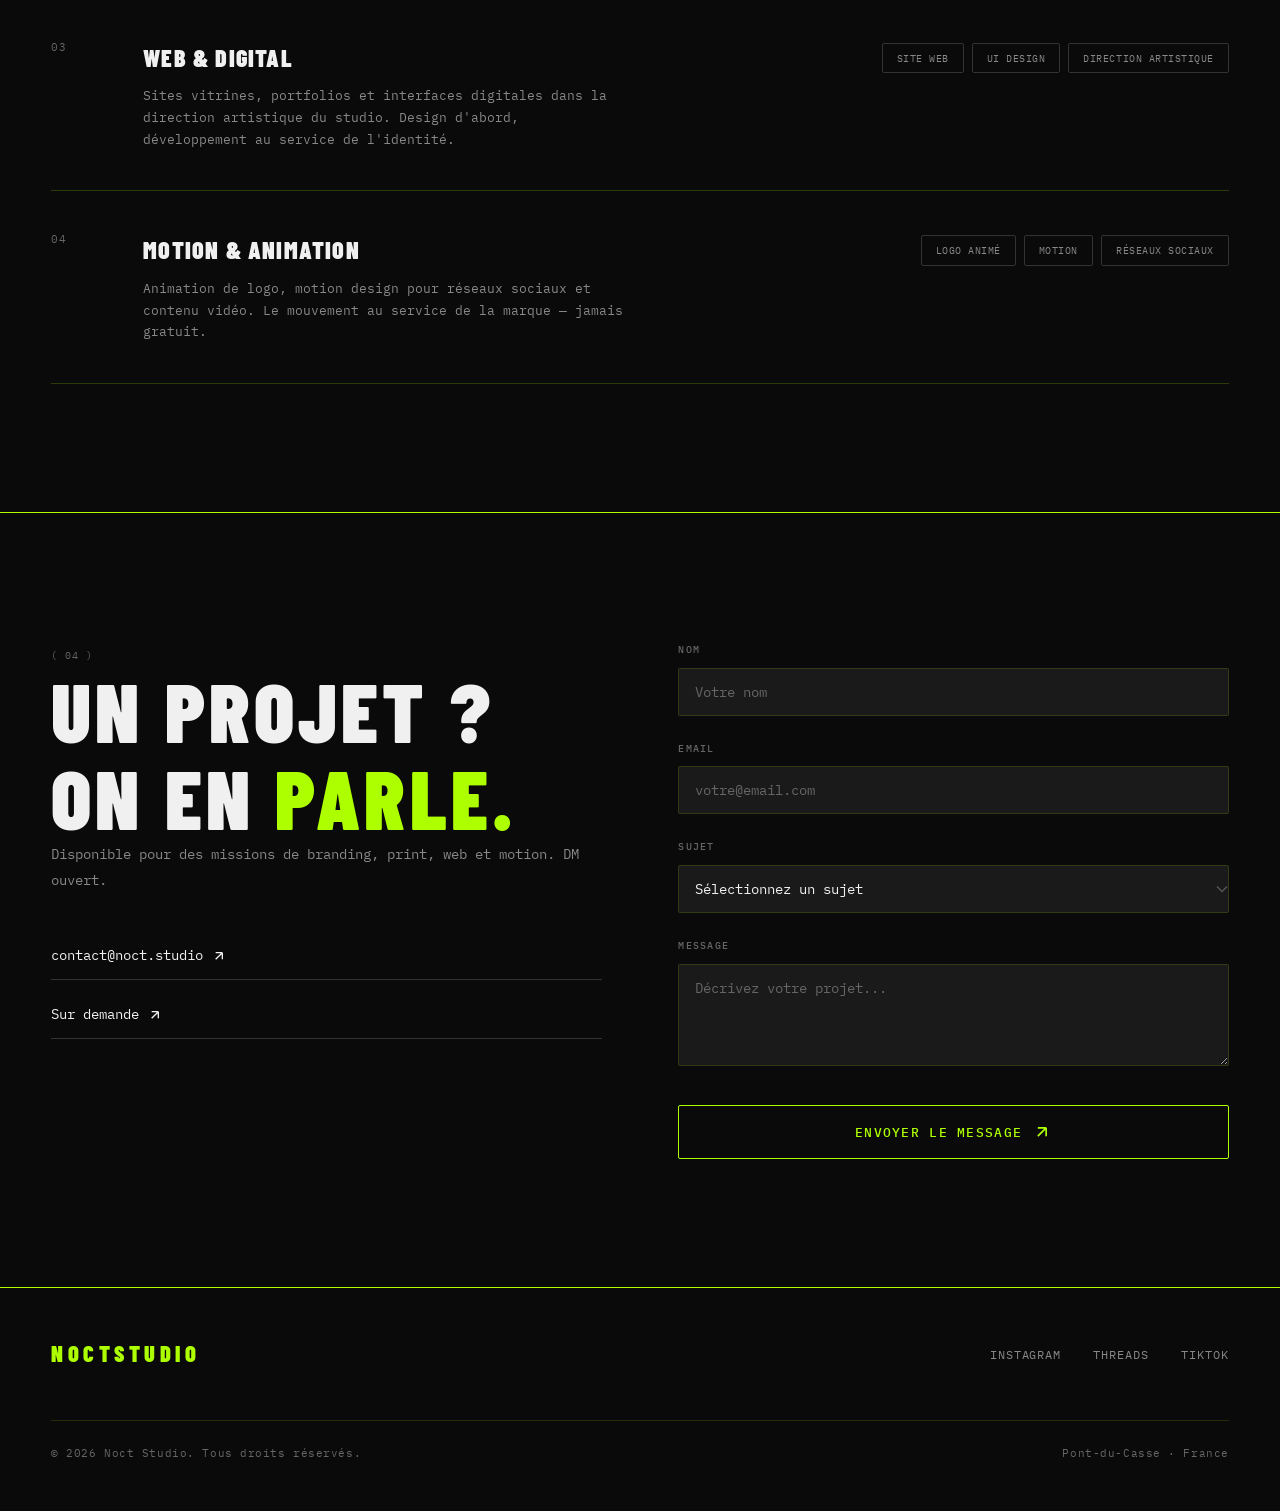
==== commit add21056: "feat: session multi-agents — typo, animations, couleurs, performance Agent 1 — Typographie : - hero-" ====
--- a/index.html
+++ b/index.html
@@ -4,6 +4,8 @@
     <meta charset="UTF-8">
     <meta name="viewport" content="width=device-width, initial-scale=1.0">
     <title>NOCT STUDIO — Système Graphique</title>
+    <link rel="preconnect" href="https://fonts.googleapis.com">
+    <link rel="preconnect" href="https://fonts.gstatic.com" crossorigin>
     <link rel="stylesheet" href="style.css">
     <link href="https://fonts.googleapis.com/css2?family=Barlow+Condensed:wght@400;700;900&family=IBM+Plex+Mono:wght@300;400;500&display=swap" rel="stylesheet">
 </head>
@@ -356,6 +358,6 @@
         </div>
     </footer>
 
-    <script src="script.js"></script>
+    <script src="script.js" defer></script>
 </body>
 </html>
--- a/style.css
+++ b/style.css
@@ -3,15 +3,11 @@
    ============================================ */
 :root {
     --black: #0A0A0A;
-    --dark: #0A0A0A;
     --dark-2: #111111;
     --dark-3: #1A1A1A;
-    --gray-1: #1A1A1A;
     --gray-2: #333333;
-    --gray-3: #444444;
+    --gray-3: #666666;
     --gray-4: #888888;
-    --gray-5: #888888;
-    --light: #F0F0F0;
     --white: #F0F0F0;
     --accent: #ADFF00;
     --accent-dim: rgba(173, 255, 0, 0.08);
@@ -40,7 +36,7 @@
 body {
     font-family: var(--font-body);
     background: var(--black);
-    color: var(--light);
+    color: var(--white);
     line-height: 1.6;
     overflow-x: hidden;
     -webkit-font-smoothing: antialiased;
@@ -279,8 +275,20 @@
     color: var(--accent);
 }
 
+/* Underline accent animé au hover — slide depuis la gauche */
 .nav-link::after {
-    display: none;
+    content: '';
+    position: absolute;
+    bottom: -3px;
+    left: 0;
+    width: 0;
+    height: 1px;
+    background: var(--accent);
+    transition: width 0.3s var(--ease);
+}
+
+.nav-link:hover::after {
+    width: 100%;
 }
 
 /* Right group: burger button (mobile only) */
@@ -379,10 +387,9 @@
     color: var(--gray-4);
     letter-spacing: 0.1em;
     text-transform: uppercase;
-    transition: color 0.3s var(--ease), background 0.3s var(--ease);
     opacity: 0;
     transform: translateY(10px);
-    transition: opacity 0.4s var(--ease), transform 0.4s var(--ease), color 0.3s var(--ease);
+    transition: opacity 0.4s var(--ease), transform 0.4s var(--ease), color 0.3s var(--ease), background 0.3s var(--ease);
 }
 
 .nav-mobile.open .nav-mobile-link {
@@ -535,7 +542,7 @@
     font-weight: 900;
     line-height: 1.0;
     color: var(--white);
-    letter-spacing: 0.02em;
+    letter-spacing: 0.05em;
     text-transform: uppercase;
     margin-bottom: 24px;
 }
@@ -577,7 +584,7 @@
 .section-label {
     font-family: var(--font-body);
     font-size: 0.65rem;
-    color: #444444;
+    color: var(--gray-3);
     letter-spacing: 0.1em;
     font-weight: 400;
 }
@@ -602,7 +609,7 @@
 }
 
 .section-heading-xl {
-    font-size: clamp(2.5rem, 6vw, 4.5rem);
+    font-size: clamp(2.8rem, 6.5vw, 5.5rem);
 }
 
 /* ============================================
@@ -644,6 +651,12 @@
     grid-column: span 2;
 }
 
+/* Projet wide (03) — accent violet pour distinguer le format panoramique */
+.projects-grid:has(.project:hover) .project-wide:hover {
+    outline-color: var(--violet);
+    box-shadow: 0 0 40px rgba(123, 47, 255, 0.15), 0 0 60px rgba(123, 47, 255, 0.12), 0 24px 80px rgba(0, 0, 0, 0.6);
+}
+
 .project-img {
     position: relative;
     overflow: hidden;
@@ -686,20 +699,31 @@
     padding: 20px 4px;
 }
 
+/* Texte info carte — réponse subtile au hover du projet parent */
 .project-name {
     font-family: var(--font-display);
     font-size: 1.1rem;
-    font-weight: 700;
+    font-weight: 900;
     color: var(--white);
     letter-spacing: 0.05em;
     text-transform: uppercase;
+    transition: color 0.4s var(--ease);
+}
+
+.project:hover .project-name {
+    color: var(--accent);
 }
 
 .project-cat {
     font-family: var(--font-body);
     font-size: 0.75rem;
-    color: #444444;
+    color: var(--gray-3);
     letter-spacing: 0.08em;
+    transition: color 0.4s var(--ease);
+}
+
+.project:hover .project-cat {
+    color: var(--gray-4);
 }
 
 .section-cta {
@@ -771,13 +795,14 @@
     font-weight: 900;
     color: var(--accent);
     line-height: 1;
+    letter-spacing: 0.03em;
     margin-bottom: 8px;
 }
 
 .about-stat-label {
     font-family: var(--font-body);
     font-size: 0.7rem;
-    color: #444444;
+    color: var(--gray-3);
     letter-spacing: 0.08em;
     text-transform: uppercase;
 }
@@ -832,14 +857,14 @@
     font-family: var(--font-body);
     font-size: 0.7rem;
     font-weight: 400;
-    color: #444444;
+    color: var(--gray-3);
     letter-spacing: 0.1em;
 }
 
 .service-title {
     font-family: var(--font-display);
     font-size: 1.5rem;
-    font-weight: 700;
+    font-weight: 900;
     color: var(--white);
     margin-bottom: 8px;
     letter-spacing: 0.05em;
@@ -947,7 +972,7 @@
     font-family: var(--font-body);
     font-size: 0.65rem;
     font-weight: 500;
-    color: #444444;
+    color: var(--gray-3);
     letter-spacing: 0.12em;
     text-transform: uppercase;
     margin-bottom: 10px;
@@ -968,7 +993,7 @@
 }
 
 .form-input::placeholder {
-    color: #444444;
+    color: var(--gray-3);
 }
 
 .form-input:focus {
@@ -1056,6 +1081,7 @@
     gap: 32px;
 }
 
+/* Liens sociaux footer — underline animé cohérent avec nav */
 .footer-social {
     font-family: var(--font-body);
     font-size: 0.75rem;
@@ -1066,8 +1092,23 @@
     position: relative;
 }
 
+.footer-social::after {
+    content: '';
+    position: absolute;
+    bottom: -2px;
+    left: 0;
+    width: 0;
+    height: 1px;
+    background: var(--accent);
+    transition: width 0.3s var(--ease);
+}
+
 .footer-social:hover {
     color: var(--accent);
+}
+
+.footer-social:hover::after {
+    width: 100%;
 }
 
 .footer-bottom {
@@ -1078,7 +1119,7 @@
     border-top: 1px solid rgba(173, 255, 0, 0.15);
     font-family: var(--font-body);
     font-size: 0.7rem;
-    color: #444444;
+    color: var(--gray-3);
     letter-spacing: 0.05em;
 }
 
@@ -1108,10 +1149,6 @@
         padding: 10px;
     }
 
-    .hero-card {
-        height: calc(100vh - 20px);
-    }
-
     .about-layout,
     .contact-layout {
         grid-template-columns: 1fr;
@@ -1143,23 +1180,8 @@
         padding: 8px;
     }
 
-    .hero-card {
-        height: calc(100dvh - 16px);
-    }
-
     .nav-inner {
         padding: 0 12px;
-    }
-
-    .hero-text {
-        bottom: 24px;
-        left: 16px;
-        right: 16px;
-        max-width: none;
-    }
-
-    .hero-title {
-        font-size: clamp(1.8rem, 7vw, 2.8rem);
     }
 
     .projects-grid {
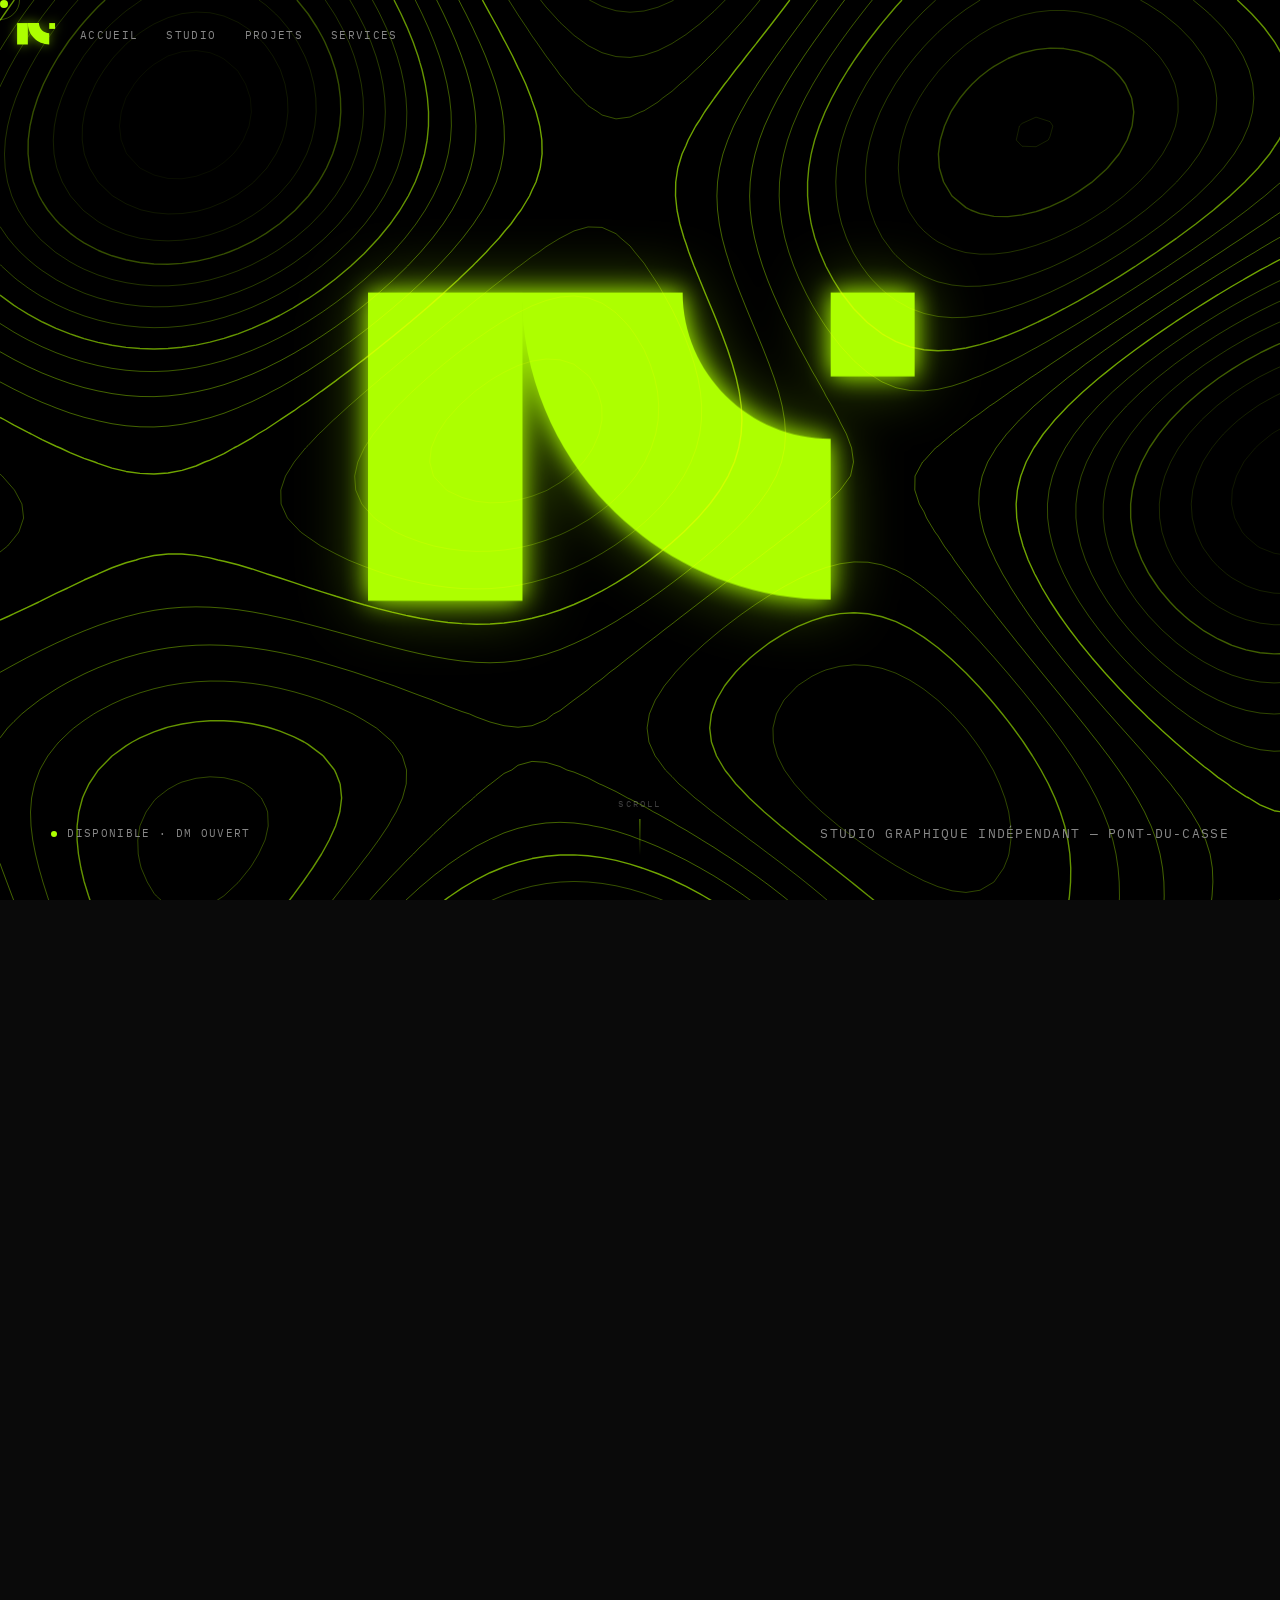
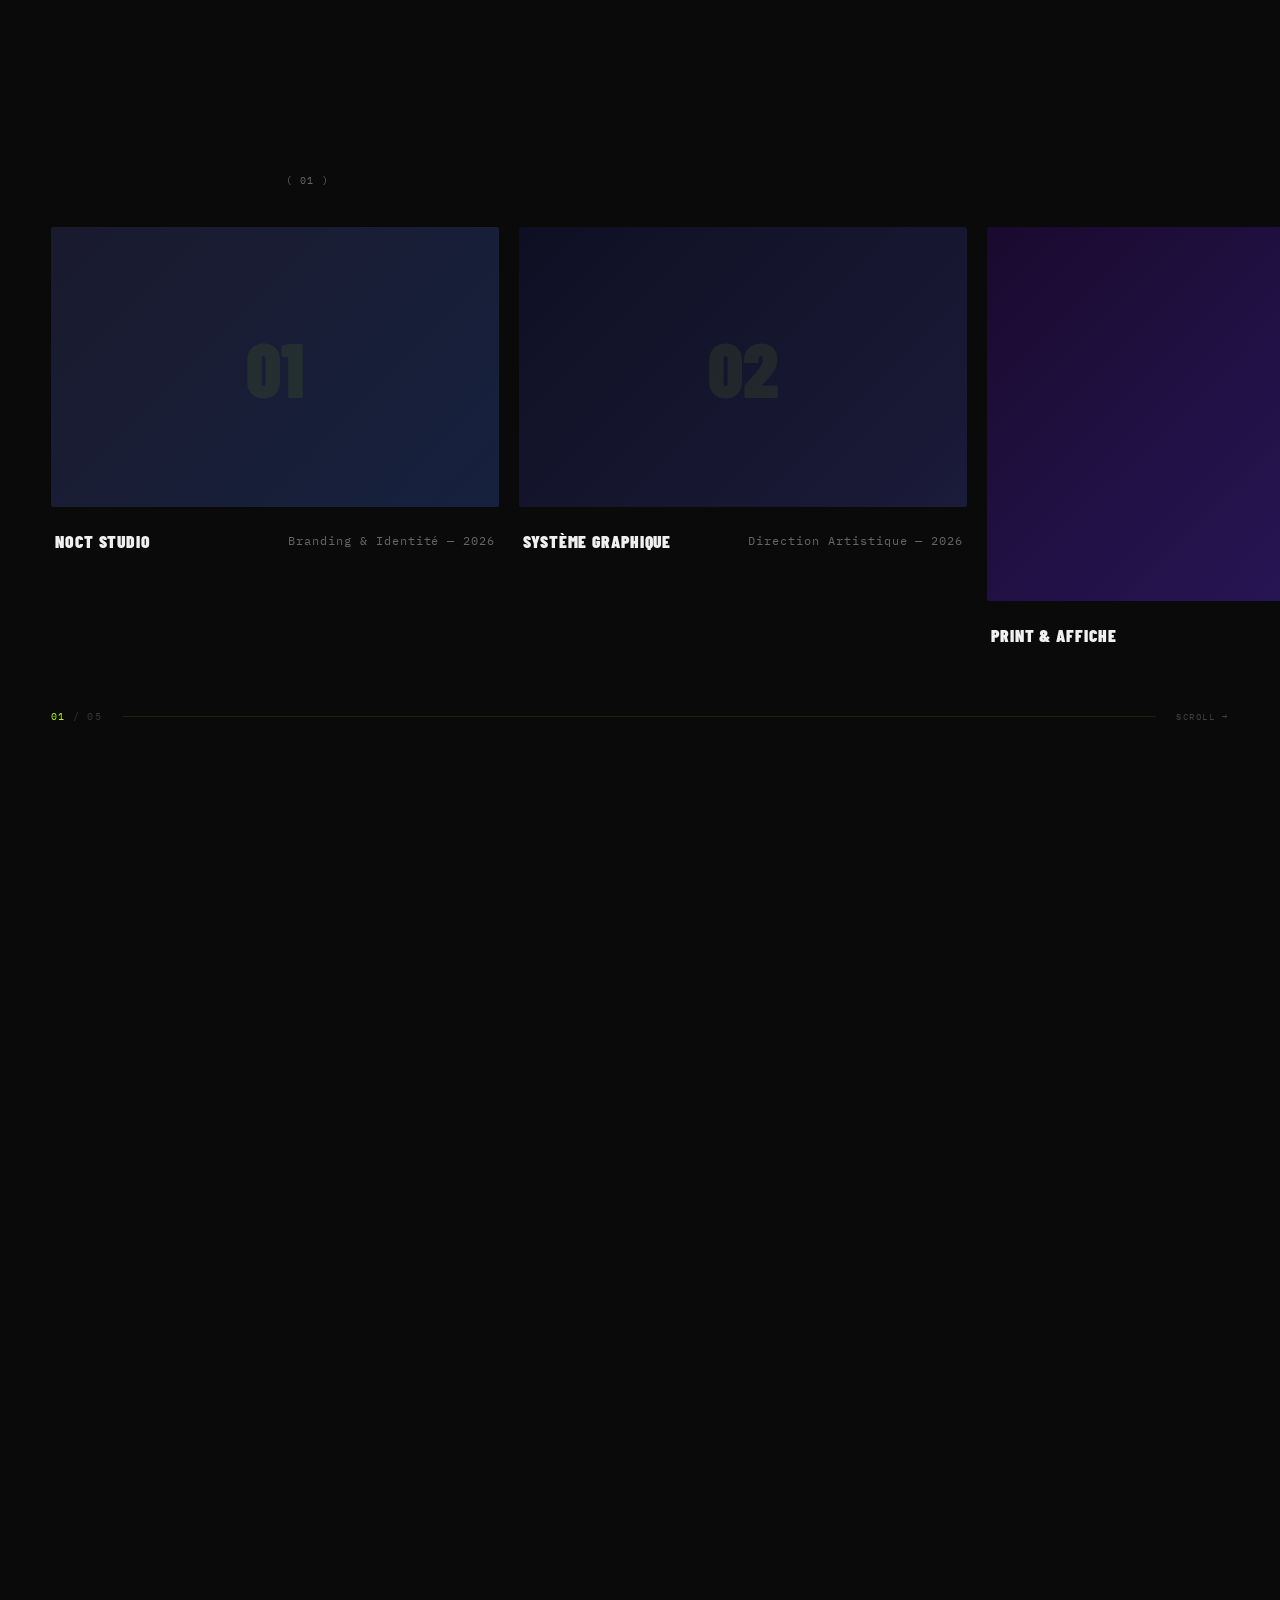
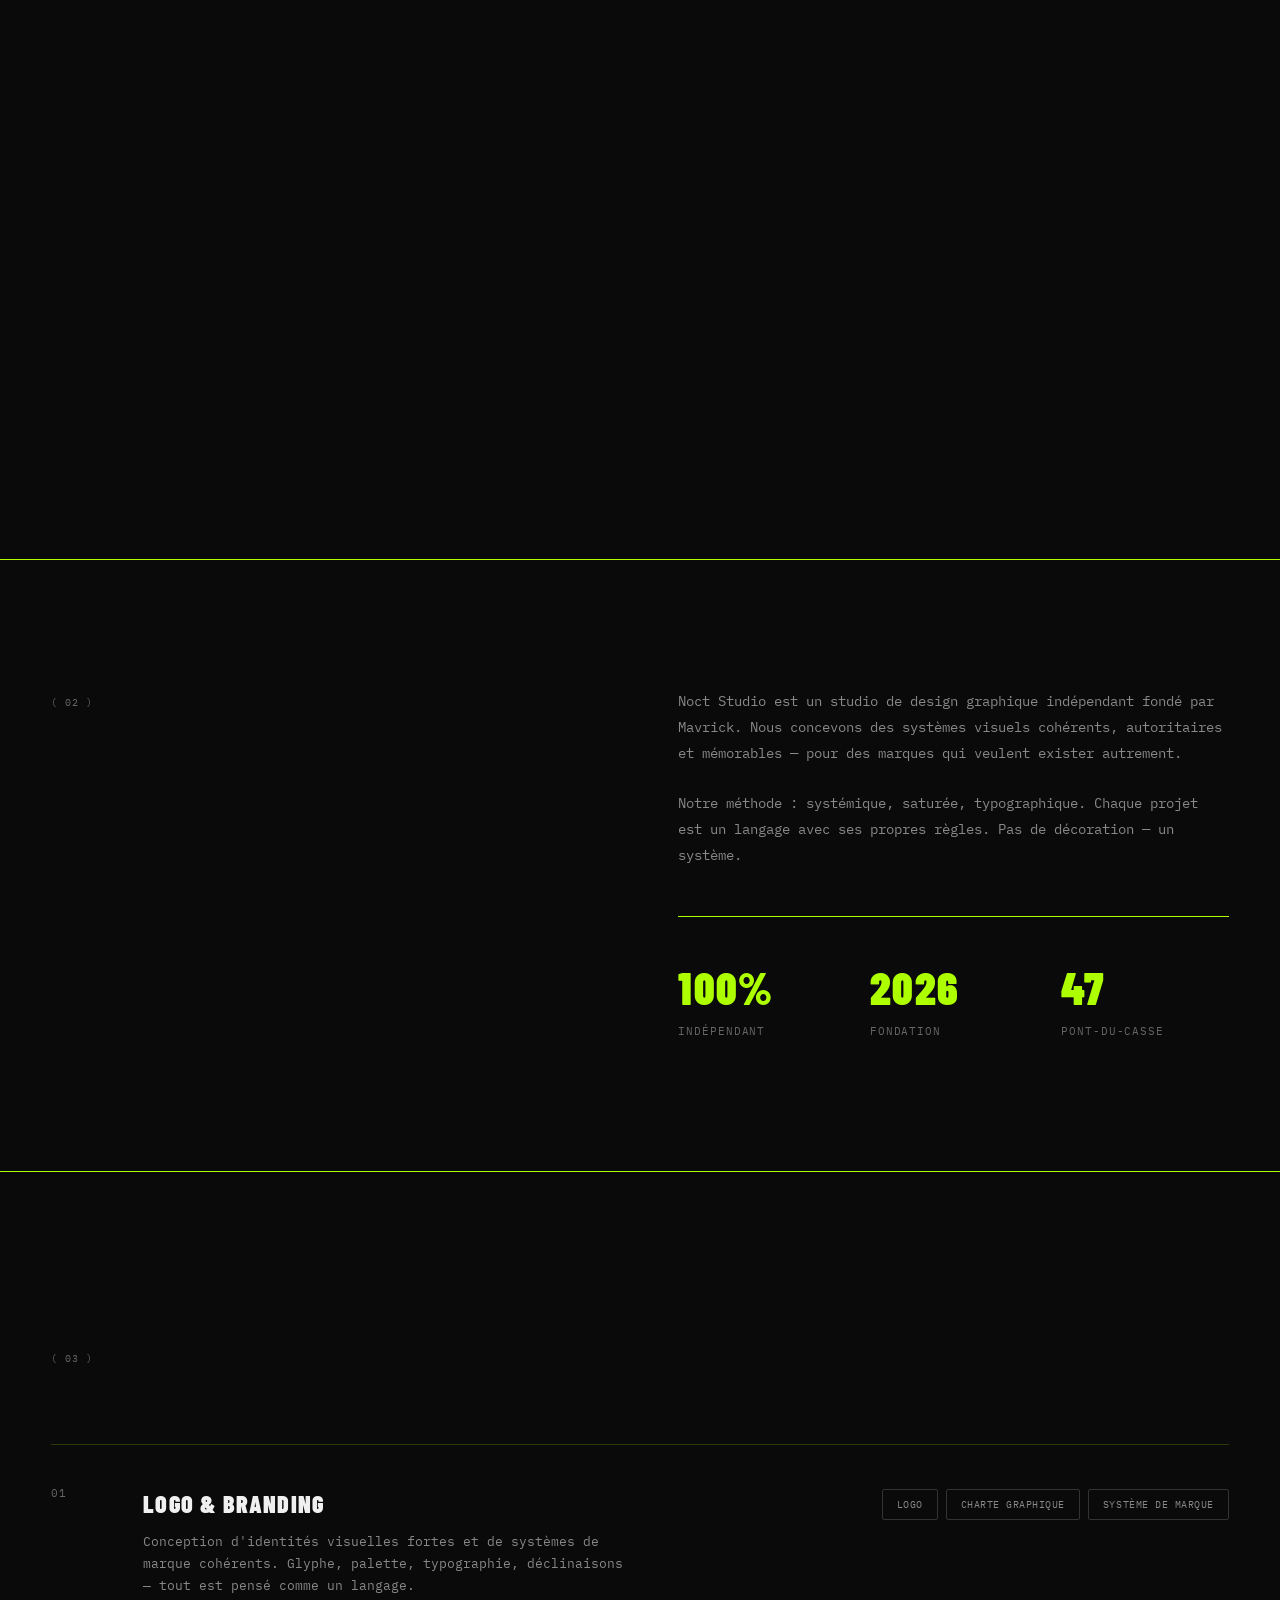
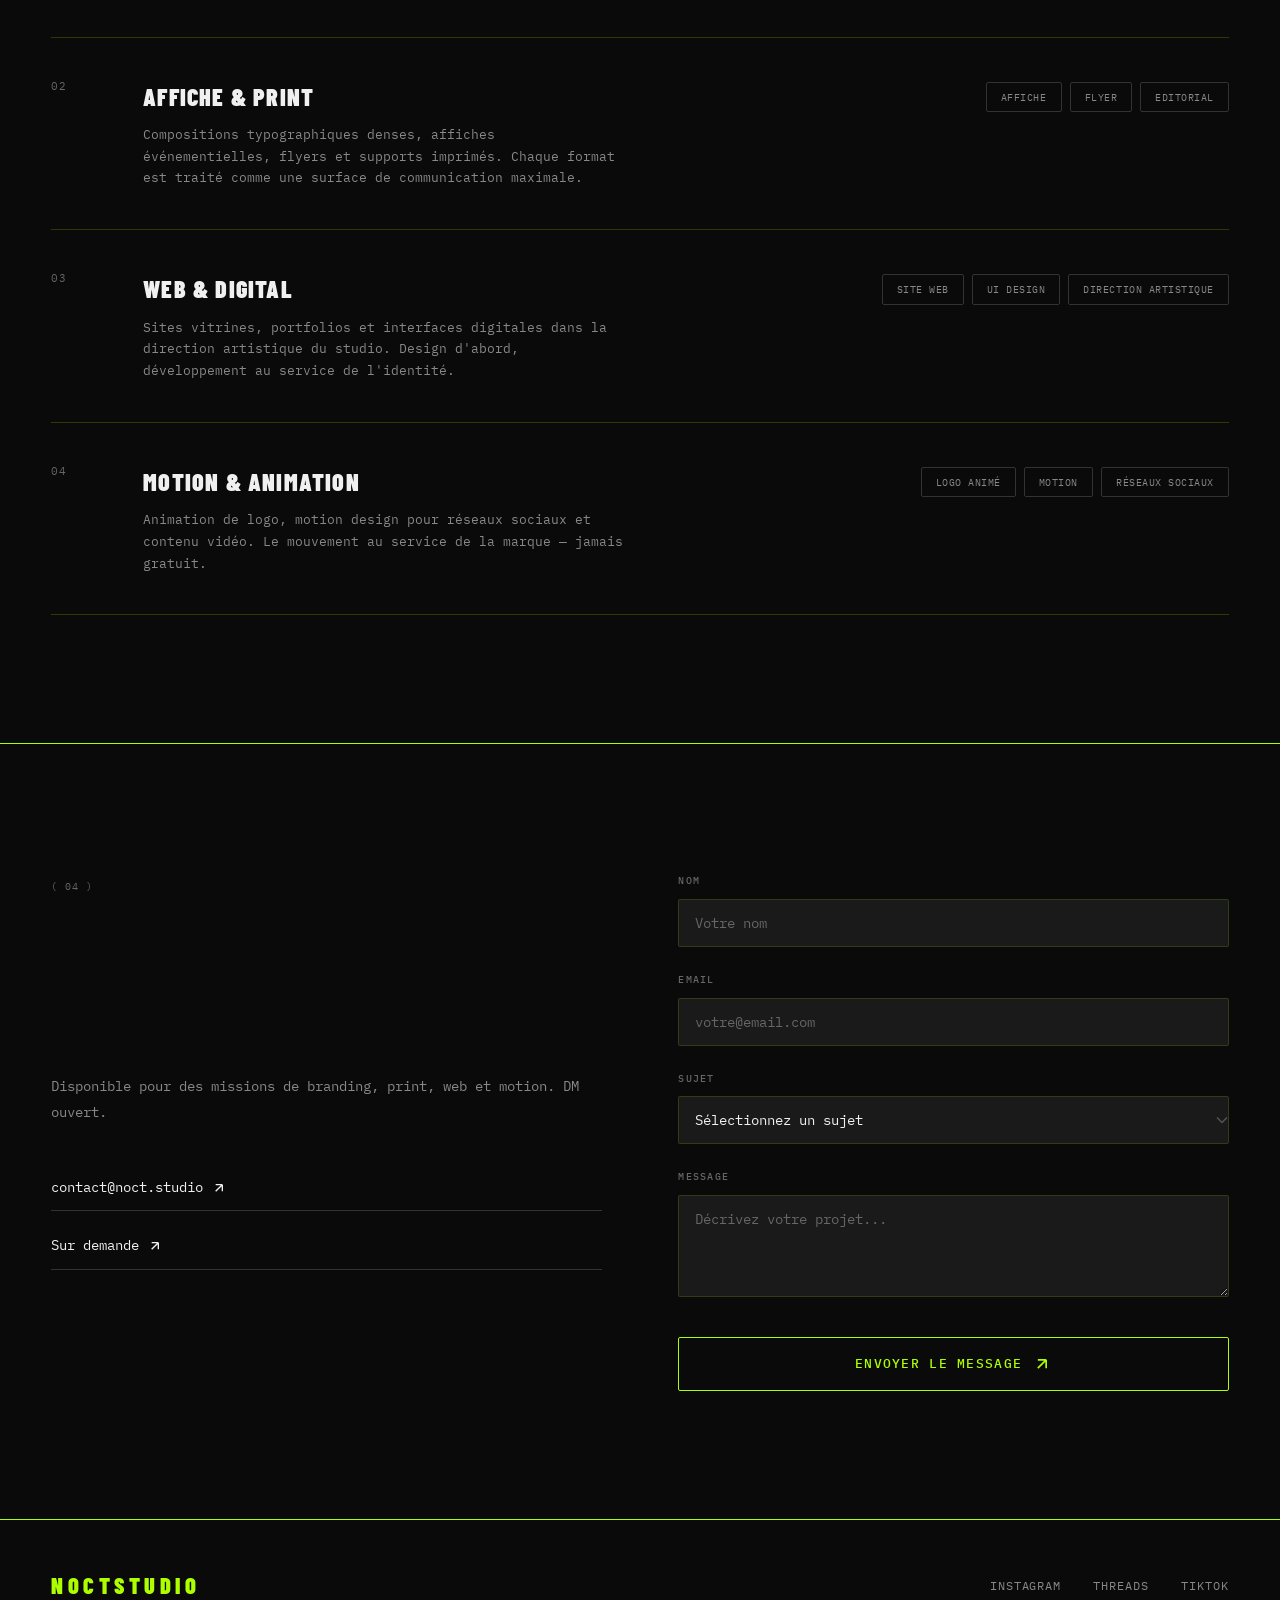
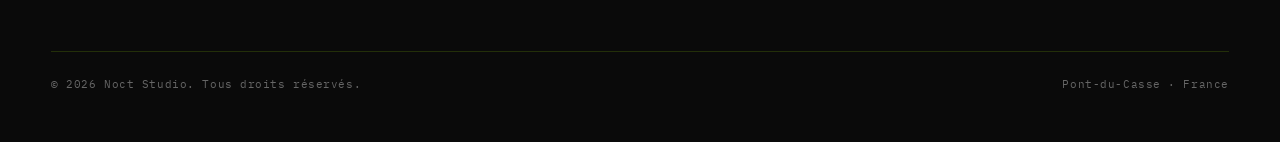
==== commit 0d674356: "feat: Marathon-inspired scroll experience - Scroll horizontal sur la section projets (sticky + lerp " ====
--- a/index.html
+++ b/index.html
@@ -87,18 +87,20 @@
         </div>
     </section>
 
-    <!-- Projects -->
-    <section class="section" id="work">
-        <div class="container">
-            <div class="section-top">
-                <span class="section-label" data-animate="fade-up">( 01 )</span>
-                <h2 class="section-heading" data-animate="fade-up">
-                    Travaux <em>sélectionnés</em>
-                </h2>
-            </div>
-
-            <div class="projects-grid">
-                <a href="#" class="project" data-animate="fade-up">
+    <!-- Projects — horizontal scroll -->
+    <section class="section works-outer" id="work">
+        <div class="works-sticky">
+            <div class="container">
+                <div class="section-top">
+                    <span class="section-label" data-animate="fade-up">( 01 )</span>
+                    <h2 class="section-heading" data-animate="fade-up">
+                        Travaux <em>sélectionnés</em>
+                    </h2>
+                </div>
+            </div>
+
+            <div class="projects-grid" id="projectsTrack">
+                <a href="#" class="project">
                     <div class="project-img">
                         <div class="project-img-inner" style="background: linear-gradient(135deg, #1a1a2e, #16213e);">
                             <span class="project-img-label">01</span>
@@ -110,7 +112,7 @@
                     </div>
                 </a>
 
-                <a href="#" class="project" data-animate="fade-up">
+                <a href="#" class="project">
                     <div class="project-img">
                         <div class="project-img-inner" style="background: linear-gradient(135deg, #0f0f23, #1b1b3a);">
                             <span class="project-img-label">02</span>
@@ -122,7 +124,7 @@
                     </div>
                 </a>
 
-                <a href="#" class="project project-wide" data-animate="fade-up">
+                <a href="#" class="project project-wide">
                     <div class="project-img">
                         <div class="project-img-inner" style="background: linear-gradient(135deg, #1a0a2e, #2d1b69);">
                             <span class="project-img-label">03</span>
@@ -134,7 +136,7 @@
                     </div>
                 </a>
 
-                <a href="#" class="project" data-animate="fade-up">
+                <a href="#" class="project">
                     <div class="project-img">
                         <div class="project-img-inner" style="background: linear-gradient(135deg, #0a192f, #172a45);">
                             <span class="project-img-label">04</span>
@@ -146,7 +148,7 @@
                     </div>
                 </a>
 
-                <a href="#" class="project" data-animate="fade-up">
+                <a href="#" class="project">
                     <div class="project-img">
                         <div class="project-img-inner" style="background: linear-gradient(135deg, #1a1a1a, #2d2d2d);">
                             <span class="project-img-label">05</span>
@@ -159,13 +161,12 @@
                 </a>
             </div>
 
-            <div class="section-cta" data-animate="fade-up">
-                <a href="#" class="link-arrow">
-                    <span>Voir tous les travaux</span>
-                    <svg width="20" height="20" viewBox="0 0 24 24" fill="none" stroke="currentColor" stroke-width="2">
-                        <path d="M7 17L17 7M17 7H7M17 7V17"/>
-                    </svg>
-                </a>
+            <div class="works-bottom">
+                <div class="works-count"><span id="worksCurrentNum">01</span><span class="works-count-total"> / 05</span></div>
+                <div class="works-progress-wrap">
+                    <div class="works-progress-bar" id="worksProgressBar"></div>
+                </div>
+                <span class="works-drag-hint">scroll →</span>
             </div>
         </div>
     </section>
--- a/style.css
+++ b/style.css
@@ -31,6 +31,7 @@
 html {
     scroll-behavior: smooth;
     font-size: 16px;
+    overscroll-behavior: none;
 }
 
 body {
@@ -1142,6 +1143,130 @@
 [data-delay="3"] { transition-delay: 0.3s; }
 
 /* ============================================
+   WORKS — HORIZONTAL SCROLL
+   ============================================ */
+
+.works-outer {
+    padding: 0;
+    /* height set dynamically by JS */
+}
+
+.works-sticky {
+    position: sticky;
+    top: 0;
+    height: 100vh;
+    overflow: hidden;
+    display: flex;
+    flex-direction: column;
+    justify-content: center;
+    gap: clamp(24px, 3vw, 44px);
+    padding: clamp(60px, 7vw, 100px) 0 clamp(28px, 3.5vw, 48px);
+}
+
+.works-sticky .section-top {
+    margin-bottom: 0;
+}
+
+/* Override grid → flex horizontal track */
+.works-sticky .projects-grid {
+    display: flex;
+    grid-template-columns: unset;
+    gap: 20px;
+    padding-left: clamp(24px, 4vw, 80px);
+    will-change: transform;
+    flex-shrink: 0;
+}
+
+.works-sticky .projects-grid .project {
+    flex-shrink: 0;
+    width: clamp(270px, 35vw, 480px);
+    grid-column: unset;
+}
+
+.works-sticky .projects-grid .project-wide {
+    width: clamp(380px, 52vw, 720px);
+    grid-column: unset;
+}
+
+.works-sticky .projects-grid .project-wide .project-img-inner {
+    aspect-ratio: 16/9;
+}
+
+/* Bottom bar */
+.works-bottom {
+    display: flex;
+    align-items: center;
+    gap: 20px;
+    padding: 0 clamp(24px, 4vw, 80px);
+}
+
+.works-count {
+    font-family: var(--font-body);
+    font-size: 0.65rem;
+    color: var(--gray-3);
+    letter-spacing: 0.12em;
+    flex-shrink: 0;
+    min-width: 48px;
+}
+
+#worksCurrentNum {
+    color: var(--accent);
+    transition: opacity 0.2s ease;
+}
+
+.works-count-total {
+    opacity: 0.5;
+}
+
+.works-progress-wrap {
+    flex: 1;
+    height: 1px;
+    background: rgba(173, 255, 0, 0.1);
+    position: relative;
+    overflow: hidden;
+}
+
+.works-progress-bar {
+    position: absolute;
+    inset: 0;
+    background: var(--accent);
+    transform: scaleX(0);
+    transform-origin: left;
+}
+
+.works-drag-hint {
+    font-family: var(--font-body);
+    font-size: 0.55rem;
+    color: var(--gray-3);
+    letter-spacing: 0.18em;
+    text-transform: uppercase;
+    flex-shrink: 0;
+    opacity: 0.6;
+}
+
+/* ============================================
+   HEADING REVEAL — MARATHON STYLE
+   ============================================ */
+
+/* Override the default fade-up for section headings :
+   text clippe depuis le bas → monte dans le cadre */
+.section-heading[data-animate],
+.section-heading-lg[data-animate],
+.section-heading-xl[data-animate] {
+    opacity: 1;
+    transform: translateY(20px);
+    clip-path: inset(110% 0 0 0);
+    transition: clip-path 1.1s var(--ease), transform 1.1s var(--ease);
+}
+
+.section-heading[data-animate].visible,
+.section-heading-lg[data-animate].visible,
+.section-heading-xl[data-animate].visible {
+    clip-path: inset(0% 0 -15% 0);
+    transform: translateY(0);
+}
+
+/* ============================================
    RESPONSIVE
    ============================================ */
 @media (max-width: 1024px) {
@@ -1175,13 +1300,71 @@
     .mobile-content { display: block; }
     .nav-mobile { display: flex; }
 
-    /* Hero mobile — same pattern as .project on mobile (keeps radius, adjusts spacing) */
+    /* Hero mobile */
     .hero {
         padding: 8px;
     }
 
     .nav-inner {
         padding: 0 12px;
+    }
+
+    /* Works — revert horizontal scroll to normal grid */
+    .works-outer {
+        padding: clamp(80px, 10vw, 160px) 0 !important;
+        height: auto !important;
+    }
+
+    .works-sticky {
+        position: static !important;
+        height: auto !important;
+        overflow: visible !important;
+        padding: 0 !important;
+        gap: 48px !important;
+    }
+
+    .works-sticky .projects-grid {
+        display: grid !important;
+        grid-template-columns: 1fr !important;
+        transform: none !important;
+        padding-left: 0 !important;
+        will-change: auto !important;
+    }
+
+    .works-sticky .projects-grid .project {
+        width: auto !important;
+        flex-shrink: unset !important;
+    }
+
+    .works-sticky .projects-grid .project-wide {
+        width: auto !important;
+        grid-column: span 1 !important;
+    }
+
+    .works-sticky .projects-grid .project-wide .project-img-inner {
+        aspect-ratio: 16/10 !important;
+    }
+
+    .works-bottom {
+        display: none;
+    }
+
+    /* Heading clip reveal — reduce on mobile */
+    .section-heading[data-animate],
+    .section-heading-lg[data-animate],
+    .section-heading-xl[data-animate] {
+        clip-path: none;
+        opacity: 0;
+        transform: translateY(30px);
+        transition: opacity 0.9s var(--ease), transform 0.9s var(--ease);
+    }
+
+    .section-heading[data-animate].visible,
+    .section-heading-lg[data-animate].visible,
+    .section-heading-xl[data-animate].visible {
+        clip-path: none;
+        opacity: 1;
+        transform: translateY(0);
     }
 
     .projects-grid {
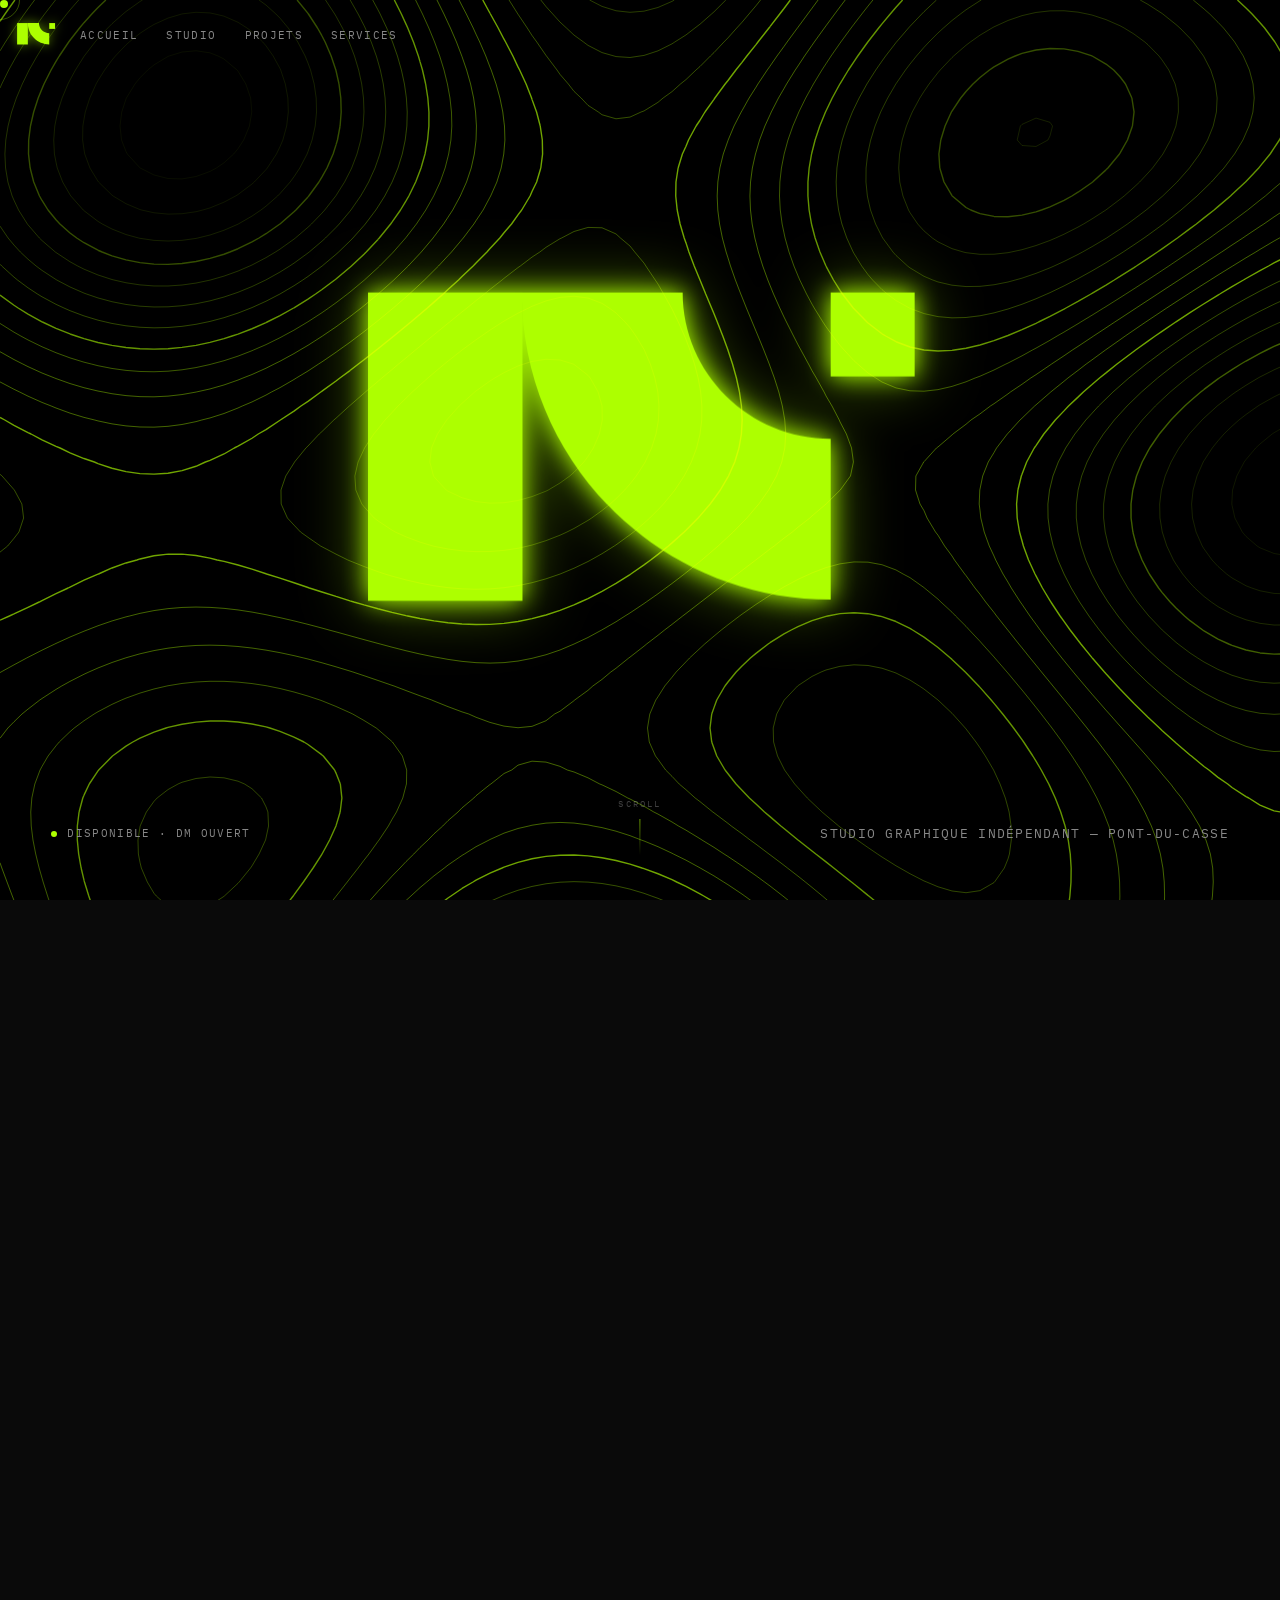
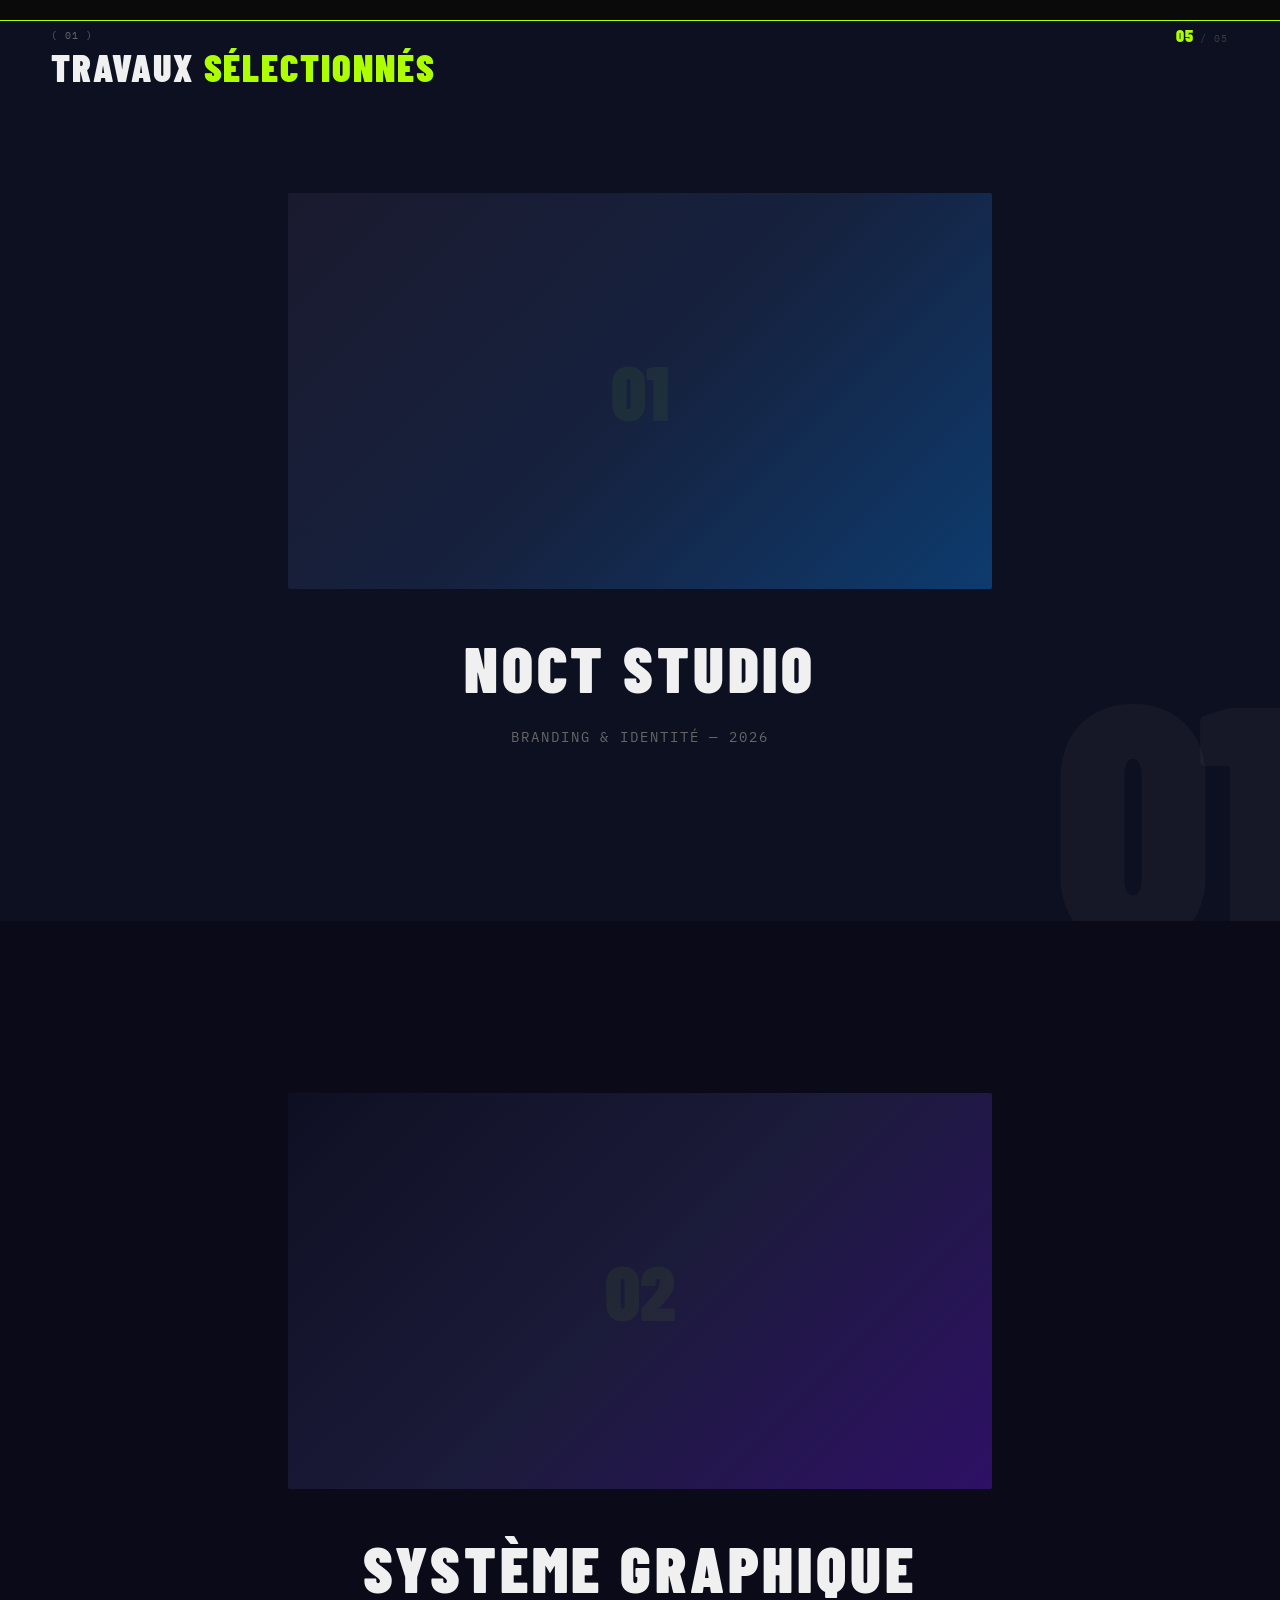
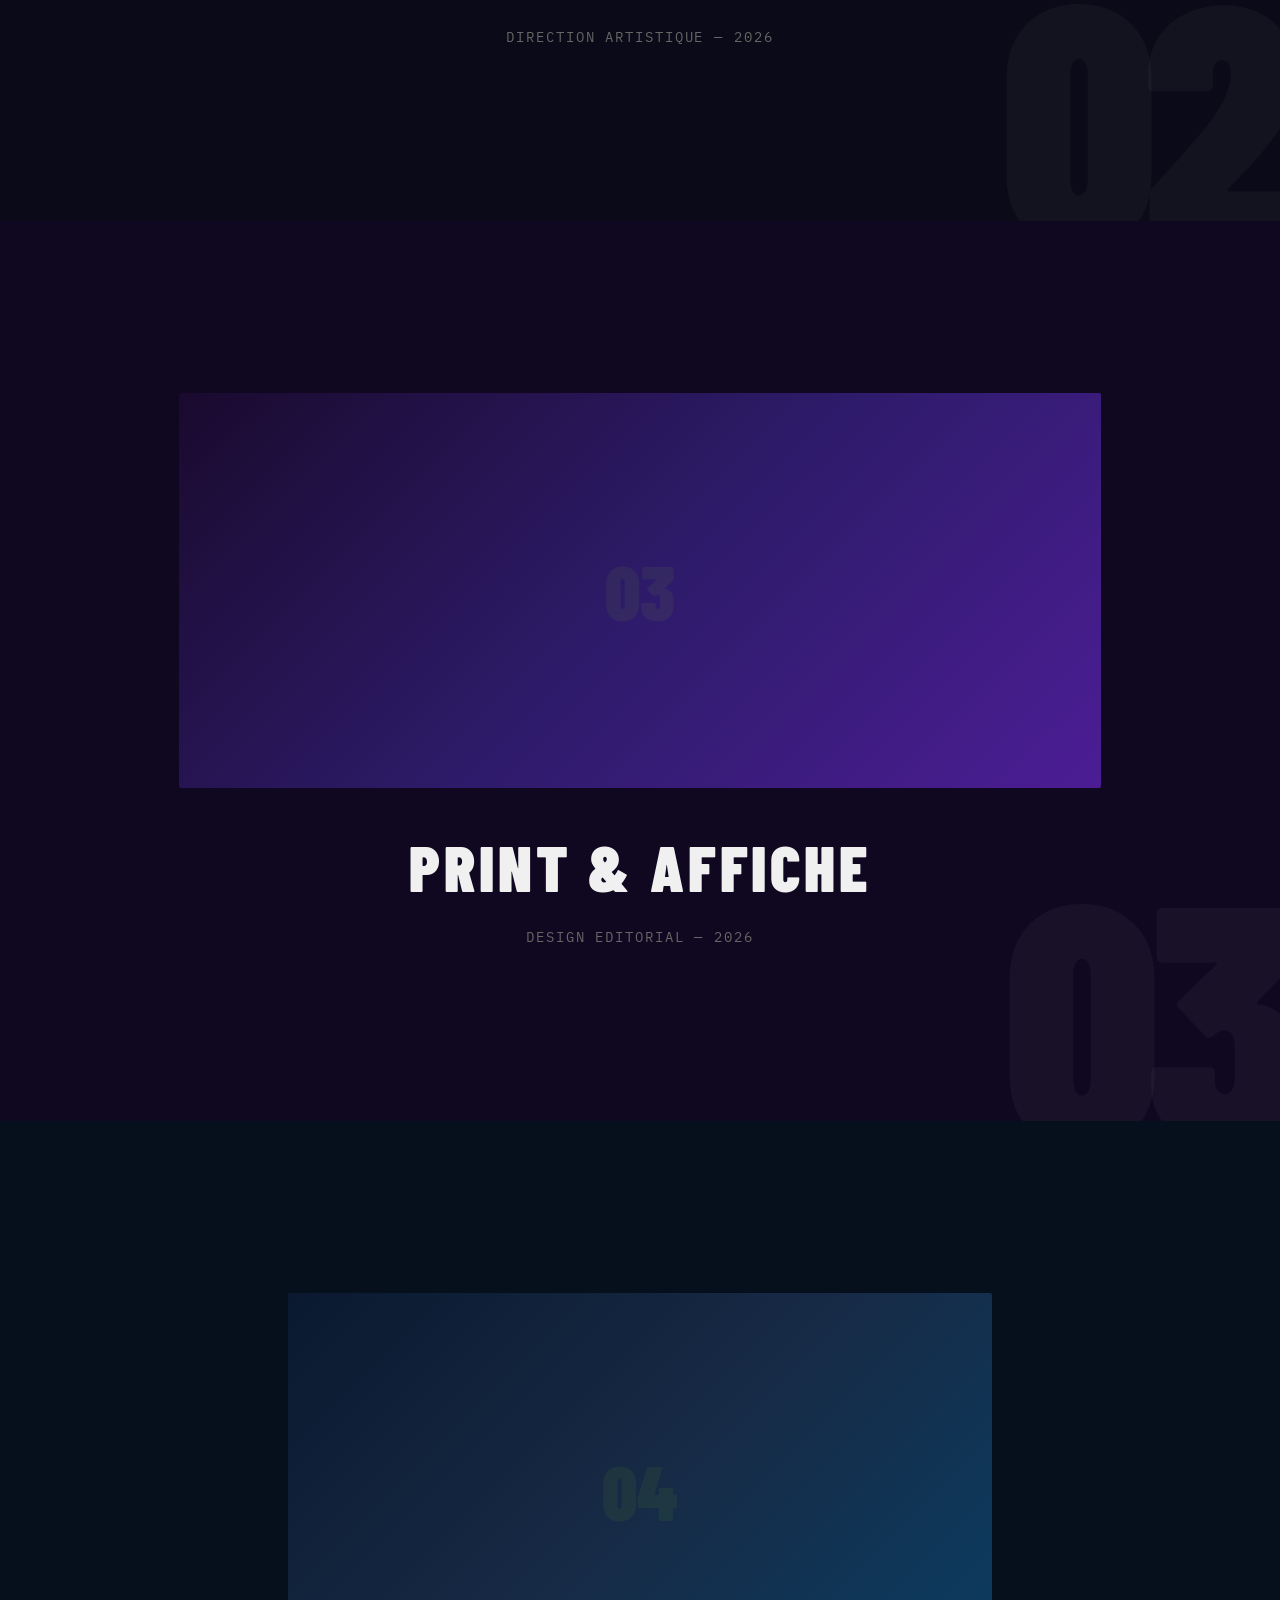
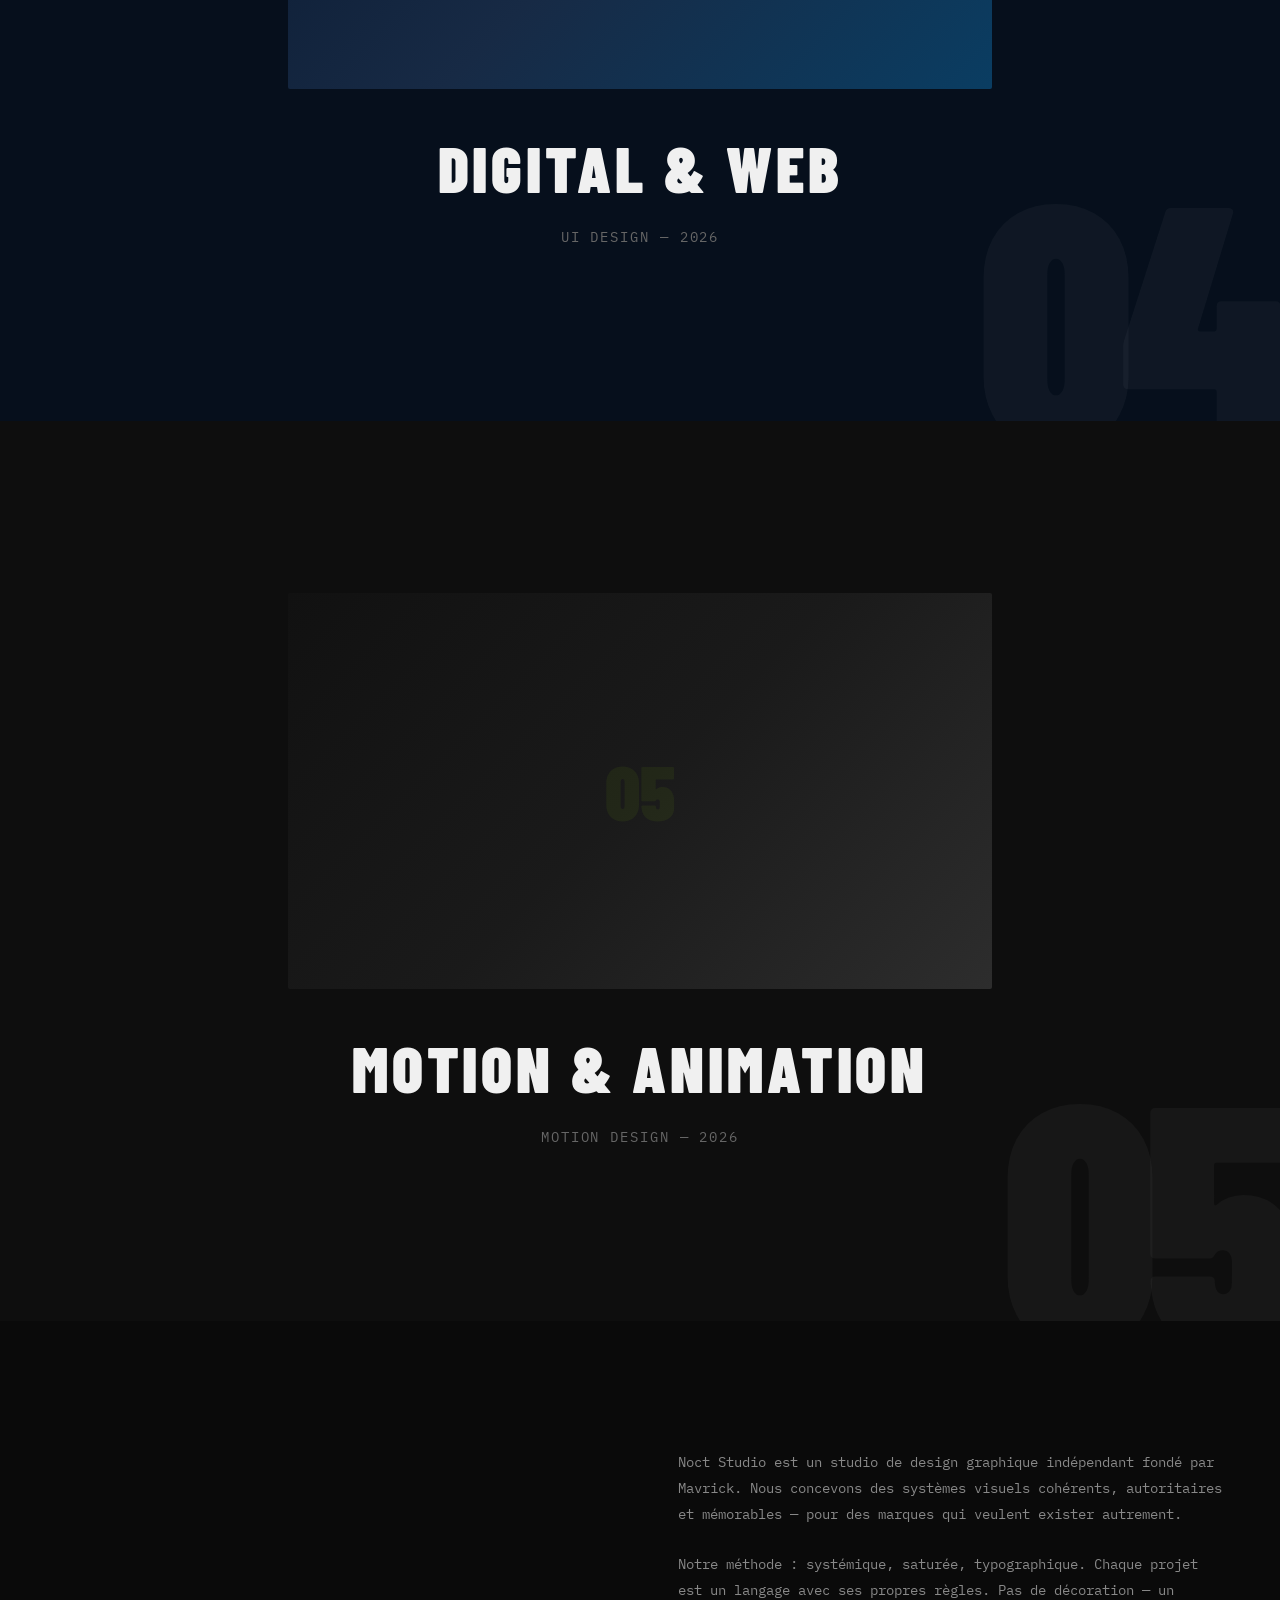
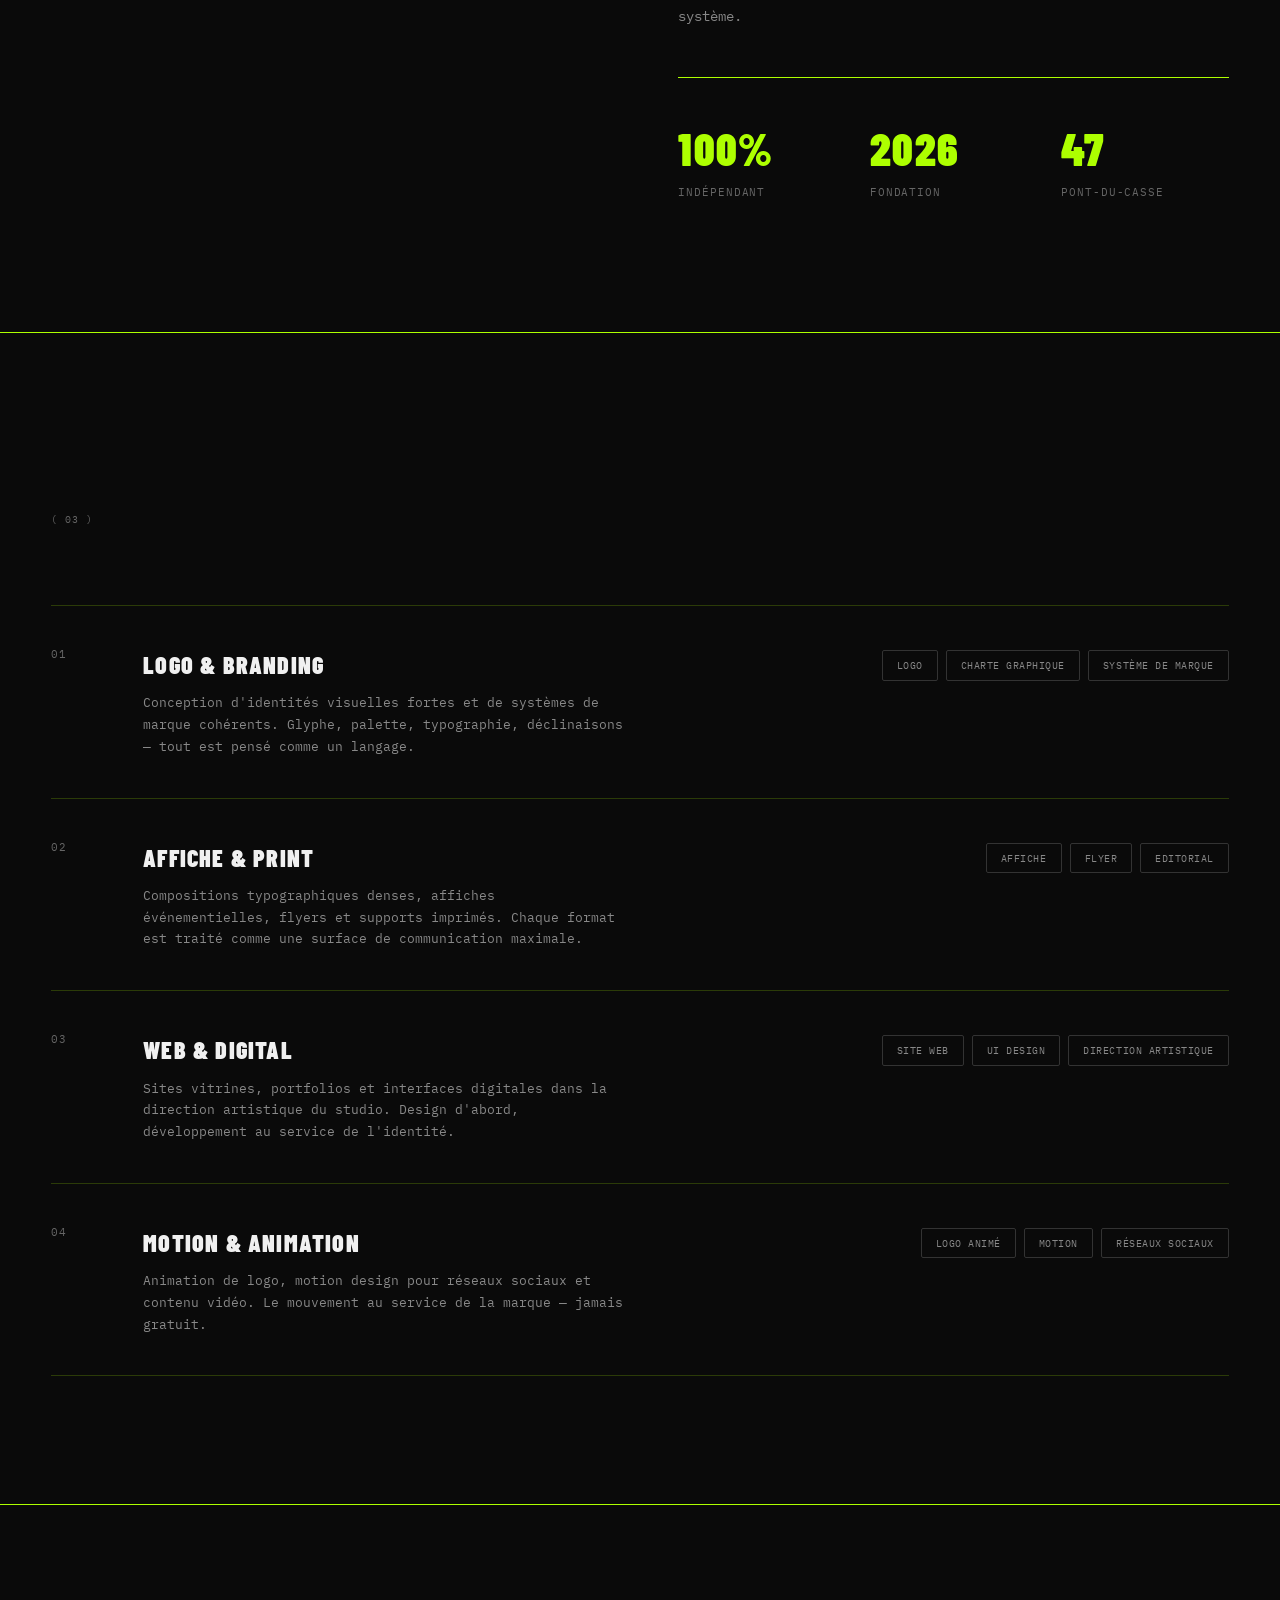
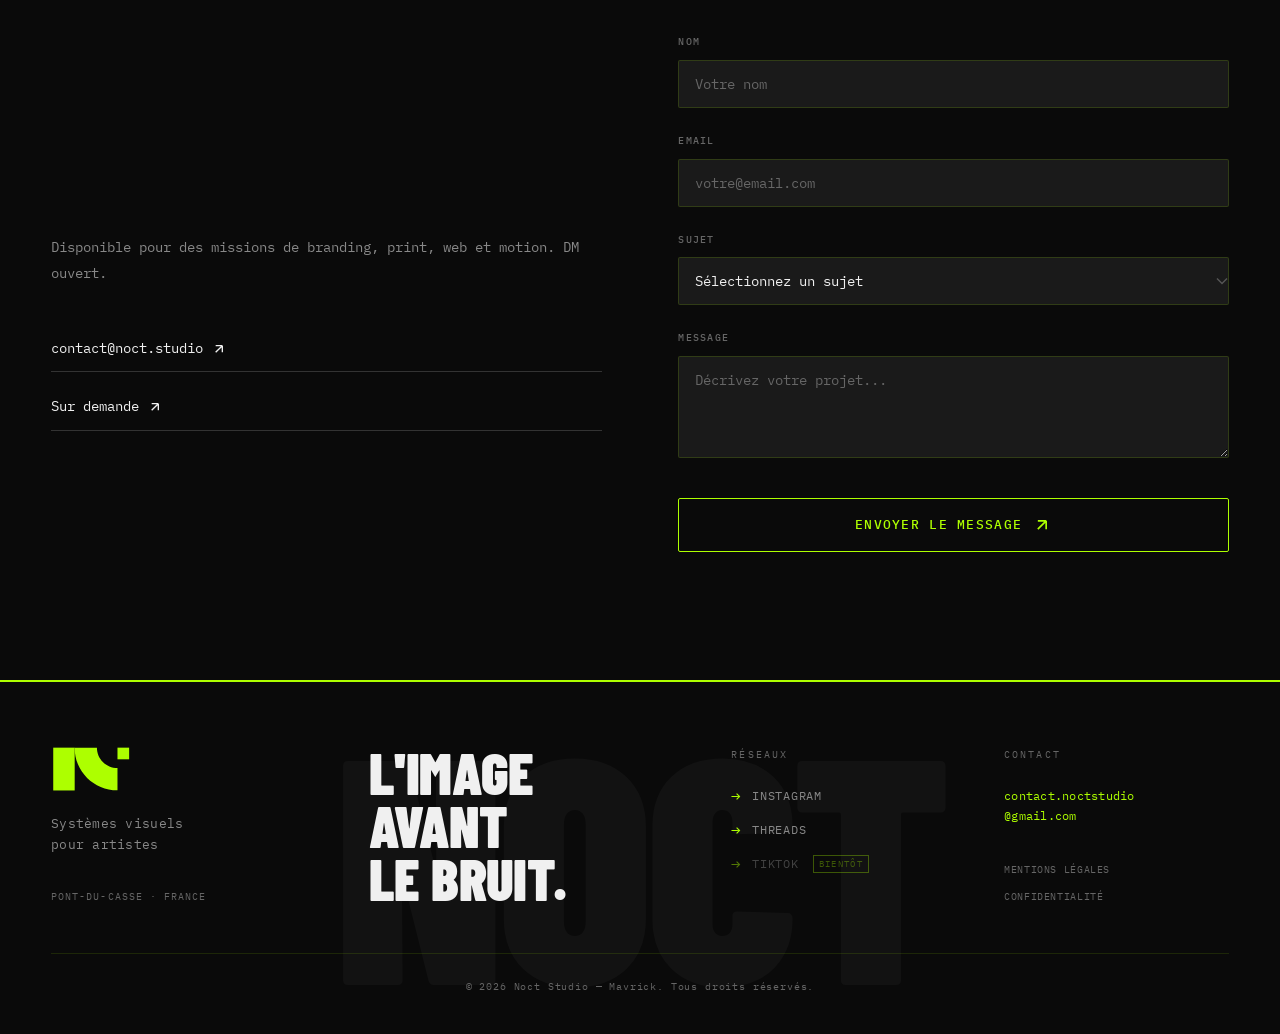
==== commit 7a518dd8: "feat: hero raccourci, projets fullscreen stack, footer Marathon Agent 1 (simplify) — Hero : - height" ====
--- a/index.html
+++ b/index.html
@@ -87,87 +87,96 @@
         </div>
     </section>
 
-    <!-- Projects — horizontal scroll -->
-    <section class="section works-outer" id="work">
-        <div class="works-sticky">
-            <div class="container">
-                <div class="section-top">
-                    <span class="section-label" data-animate="fade-up">( 01 )</span>
-                    <h2 class="section-heading" data-animate="fade-up">
-                        Travaux <em>sélectionnés</em>
-                    </h2>
-                </div>
-            </div>
-
-            <div class="projects-grid" id="projectsTrack">
-                <a href="#" class="project">
-                    <div class="project-img">
-                        <div class="project-img-inner" style="background: linear-gradient(135deg, #1a1a2e, #16213e);">
-                            <span class="project-img-label">01</span>
-                        </div>
-                    </div>
-                    <div class="project-info">
-                        <h3 class="project-name">Noct Studio</h3>
-                        <span class="project-cat">Branding & Identité — 2026</span>
-                    </div>
-                </a>
-
-                <a href="#" class="project">
-                    <div class="project-img">
-                        <div class="project-img-inner" style="background: linear-gradient(135deg, #0f0f23, #1b1b3a);">
-                            <span class="project-img-label">02</span>
-                        </div>
-                    </div>
-                    <div class="project-info">
-                        <h3 class="project-name">Système Graphique</h3>
-                        <span class="project-cat">Direction Artistique — 2026</span>
-                    </div>
-                </a>
-
-                <a href="#" class="project project-wide">
-                    <div class="project-img">
-                        <div class="project-img-inner" style="background: linear-gradient(135deg, #1a0a2e, #2d1b69);">
-                            <span class="project-img-label">03</span>
-                        </div>
-                    </div>
-                    <div class="project-info">
-                        <h3 class="project-name">Print & Affiche</h3>
-                        <span class="project-cat">Design Editorial — 2026</span>
-                    </div>
-                </a>
-
-                <a href="#" class="project">
-                    <div class="project-img">
-                        <div class="project-img-inner" style="background: linear-gradient(135deg, #0a192f, #172a45);">
-                            <span class="project-img-label">04</span>
-                        </div>
-                    </div>
-                    <div class="project-info">
-                        <h3 class="project-name">Digital & Web</h3>
-                        <span class="project-cat">UI Design — 2026</span>
-                    </div>
-                </a>
-
-                <a href="#" class="project">
-                    <div class="project-img">
-                        <div class="project-img-inner" style="background: linear-gradient(135deg, #1a1a1a, #2d2d2d);">
-                            <span class="project-img-label">05</span>
-                        </div>
-                    </div>
-                    <div class="project-info">
-                        <h3 class="project-name">Motion & Animation</h3>
-                        <span class="project-cat">Motion Design — 2026</span>
-                    </div>
-                </a>
-            </div>
-
-            <div class="works-bottom">
-                <div class="works-count"><span id="worksCurrentNum">01</span><span class="works-count-total"> / 05</span></div>
-                <div class="works-progress-wrap">
-                    <div class="works-progress-bar" id="worksProgressBar"></div>
-                </div>
-                <span class="works-drag-hint">scroll →</span>
-            </div>
+    <!-- Projects — fullscreen sticky stack -->
+    <section class="works-outer" id="work">
+
+        <!-- Section header — sticky, stays top-left as you scroll through projects -->
+        <div class="works-header">
+            <span class="section-label">( 01 )</span>
+            <h2 class="section-heading works-heading">
+                Travaux <em>sélectionnés</em>
+            </h2>
+        </div>
+
+        <div class="projects-grid" id="projectsTrack">
+
+            <a href="#" class="project" data-index="1" style="--panel-bg: #0d1020; --grad: linear-gradient(135deg, #1a1a2e 0%, #16213e 50%, #0d3b6e 100%);">
+                <span class="project-bg-num" aria-hidden="true">01</span>
+                <div class="project-img">
+                    <div class="project-img-inner">
+                        <span class="project-img-label">01</span>
+                    </div>
+                </div>
+                <div class="project-info">
+                    <h3 class="project-name">Noct Studio</h3>
+                    <span class="project-cat">Branding &amp; Identité — 2026</span>
+                </div>
+                <div class="project-accent-line"></div>
+            </a>
+
+            <a href="#" class="project" data-index="2" style="--panel-bg: #0a0a18; --grad: linear-gradient(135deg, #0f0f23 0%, #1b1b3a 50%, #2e1065 100%);">
+                <span class="project-bg-num" aria-hidden="true">02</span>
+                <div class="project-img">
+                    <div class="project-img-inner">
+                        <span class="project-img-label">02</span>
+                    </div>
+                </div>
+                <div class="project-info">
+                    <h3 class="project-name">Système Graphique</h3>
+                    <span class="project-cat">Direction Artistique — 2026</span>
+                </div>
+                <div class="project-accent-line"></div>
+            </a>
+
+            <a href="#" class="project project-wide" data-index="3" style="--panel-bg: #100820; --grad: linear-gradient(135deg, #1a0a2e 0%, #2d1b69 50%, #4c1d95 100%);">
+                <span class="project-bg-num" aria-hidden="true">03</span>
+                <div class="project-img">
+                    <div class="project-img-inner">
+                        <span class="project-img-label">03</span>
+                    </div>
+                </div>
+                <div class="project-info">
+                    <h3 class="project-name">Print &amp; Affiche</h3>
+                    <span class="project-cat">Design Editorial — 2026</span>
+                </div>
+                <div class="project-accent-line"></div>
+            </a>
+
+            <a href="#" class="project" data-index="4" style="--panel-bg: #060f1c; --grad: linear-gradient(135deg, #0a192f 0%, #172a45 50%, #0a3d62 100%);">
+                <span class="project-bg-num" aria-hidden="true">04</span>
+                <div class="project-img">
+                    <div class="project-img-inner">
+                        <span class="project-img-label">04</span>
+                    </div>
+                </div>
+                <div class="project-info">
+                    <h3 class="project-name">Digital &amp; Web</h3>
+                    <span class="project-cat">UI Design — 2026</span>
+                </div>
+                <div class="project-accent-line"></div>
+            </a>
+
+            <a href="#" class="project" data-index="5" style="--panel-bg: #0e0e0e; --grad: linear-gradient(135deg, #111111 0%, #1a1a1a 50%, #2d2d2d 100%);">
+                <span class="project-bg-num" aria-hidden="true">05</span>
+                <div class="project-img">
+                    <div class="project-img-inner">
+                        <span class="project-img-label">05</span>
+                    </div>
+                </div>
+                <div class="project-info">
+                    <h3 class="project-name">Motion &amp; Animation</h3>
+                    <span class="project-cat">Motion Design — 2026</span>
+                </div>
+                <div class="project-accent-line"></div>
+            </a>
+
+        </div>
+
+        <!-- Progress counter — sticky bottom-right -->
+        <div class="works-counter" aria-hidden="true">
+            <span class="works-counter-current" id="worksCurrentNum">01</span>
+            <span class="works-counter-sep">/</span>
+            <span class="works-counter-total">05</span>
         </div>
     </section>
 
@@ -342,19 +351,71 @@
     </section>
 
     <!-- Footer -->
-    <footer class="footer">
+    <footer class="footer" id="footer">
+        <!-- Élément décoratif arrière-plan -->
+        <div class="footer-bg-text" aria-hidden="true">NOCT</div>
+
+        <!-- Séparateur accent vert -->
+        <div class="footer-separator"></div>
+
         <div class="container">
-            <div class="footer-top">
-                <a href="#" class="footer-logo">NOCTSTUDIO</a>
-                <div class="footer-socials">
-                    <a href="https://www.instagram.com/noct_studi0?igsh=c3lxZXg3emE3d3Qz&utm_source=qr" target="_blank" rel="noopener" class="footer-social">Instagram</a>
-                    <a href="https://www.threads.com/@noct_studi0?igshid=NTc4MTIwNjQ2YQ==" target="_blank" rel="noopener" class="footer-social">Threads</a>
-                    <a href="#" class="footer-social">TikTok</a>
-                </div>
-            </div>
+            <div class="footer-grid">
+
+                <!-- Colonne 1 : Logo + baseline -->
+                <div class="footer-col footer-col--brand">
+                    <a href="#" class="footer-logo-link">
+                        <svg class="footer-logo-svg" viewBox="900 750 1700 1000" xmlns="http://www.w3.org/2000/svg" aria-label="Noct Studio">
+                            <rect x="947.266" y="785.229" width="455.854" height="909.858" fill="#ADFF00"/>
+                            <rect x="2312.851" y="785.229" width="247.757" height="247.757" fill="#ADFF00"/>
+                            <path d="M1875.868,785.229c0,238.817 196.310,431.783 436.983,431.783l0,474.725c-503.691,0 -911.709,-406.702 -911.709,-906.509l474.725,0Z" fill="#ADFF00"/>
+                        </svg>
+                    </a>
+                    <p class="footer-baseline">Systèmes visuels<br>pour artistes</p>
+                    <span class="footer-location">Pont-du-Casse · France</span>
+                </div>
+
+                <!-- Colonne 2 : Phrase signature -->
+                <div class="footer-col footer-col--signature">
+                    <p class="footer-signature">
+                        L'IMAGE<br>
+                        AVANT<br>
+                        LE BRUIT.
+                    </p>
+                </div>
+
+                <!-- Colonne 3 : Réseaux sociaux -->
+                <div class="footer-col footer-col--socials">
+                    <span class="footer-col-label">Réseaux</span>
+                    <nav class="footer-socials-list" aria-label="Réseaux sociaux">
+                        <a href="https://www.instagram.com/noct_studi0?igsh=c3lxZXg3emE3d3Qz&utm_source=qr" target="_blank" rel="noopener" class="footer-social">
+                            <span class="footer-social-arrow">→</span>Instagram
+                        </a>
+                        <a href="https://www.threads.com/@noct_studi0?igshid=NTc4MTIwNjQ2YQ==" target="_blank" rel="noopener" class="footer-social">
+                            <span class="footer-social-arrow">→</span>Threads
+                        </a>
+                        <a href="#" class="footer-social footer-social--soon">
+                            <span class="footer-social-arrow">→</span>TikTok<span class="footer-social-tag">Bientôt</span>
+                        </a>
+                    </nav>
+                </div>
+
+                <!-- Colonne 4 : Contact + mentions légales -->
+                <div class="footer-col footer-col--contact">
+                    <span class="footer-col-label">Contact</span>
+                    <a href="mailto:contact.noctstudio@gmail.com" class="footer-contact-email">
+                        contact.noctstudio<br>@gmail.com
+                    </a>
+                    <nav class="footer-legal-links" aria-label="Mentions légales">
+                        <a href="#" class="footer-legal-link">Mentions légales</a>
+                        <a href="#" class="footer-legal-link">Confidentialité</a>
+                    </nav>
+                </div>
+
+            </div>
+
+            <!-- Copyright -->
             <div class="footer-bottom">
-                <span>&copy; 2026 Noct Studio. Tous droits réservés.</span>
-                <span>Pont-du-Casse · France</span>
+                <span>&copy; 2026 Noct Studio — Mavrick. Tous droits réservés.</span>
             </div>
         </div>
     </footer>
--- a/style.css
+++ b/style.css
@@ -413,7 +413,7 @@
    ============================================ */
 .hero {
     position: relative;
-    height: 350vh;
+    height: 180vh;
     background: var(--black);
 }
 
@@ -632,31 +632,15 @@
     z-index: 0;
 }
 
-/* Invasion : les autres projets s'effacent */
-.projects-grid:has(.project:hover) .project {
-    opacity: 0.2;
-    filter: grayscale(0.4);
-}
-
-/* Le projet survolé impose sa présence */
-.projects-grid:has(.project:hover) .project:hover {
-    opacity: 1;
-    filter: none;
-    transform: scale(1.02);
-    outline-color: var(--accent);
-    box-shadow: 0 0 40px rgba(173, 255, 0, 0.15), 0 0 60px rgba(173, 255, 0, 0.12), 0 24px 80px rgba(0, 0, 0, 0.6);
-    z-index: 2;
-}
+/* Invasion effect — disabled for fullscreen sticky panels (only one panel visible at a time) */
+/* .projects-grid:has(.project:hover) .project { opacity: 0.2; } */
+/* .projects-grid:has(.project:hover) .project:hover { opacity: 1; transform: scale(1.02); } */
 
 .project-wide {
     grid-column: span 2;
 }
 
-/* Projet wide (03) — accent violet pour distinguer le format panoramique */
-.projects-grid:has(.project:hover) .project-wide:hover {
-    outline-color: var(--violet);
-    box-shadow: 0 0 40px rgba(123, 47, 255, 0.15), 0 0 60px rgba(123, 47, 255, 0.12), 0 24px 80px rgba(0, 0, 0, 0.6);
-}
+/* Wide project hover — accent is now handled by .project-accent-line (violet) */
 
 .project-img {
     position: relative;
@@ -1057,71 +1041,202 @@
    FOOTER
    ============================================ */
 .footer {
-    padding: 48px 0;
-    border-top: 1px solid var(--accent);
-}
-
-.footer-top {
-    display: flex;
-    align-items: center;
-    justify-content: space-between;
-    margin-bottom: 48px;
-}
-
-.footer-logo {
+    position: relative;
+    background: var(--black);
+    padding: 0 0 40px;
+    overflow: hidden;
+}
+
+/* Séparateur vert accent en haut du footer */
+.footer-separator {
+    width: 100%;
+    height: 2px;
+    background: var(--accent);
+}
+
+/* Texte décoratif arrière-plan */
+.footer-bg-text {
+    position: absolute;
+    top: 50%;
+    left: 50%;
+    transform: translate(-50%, -50%);
     font-family: var(--font-display);
-    font-size: 1.4rem;
+    font-size: clamp(160px, 25vw, 320px);
     font-weight: 900;
+    color: var(--white);
+    opacity: 0.03;
+    white-space: nowrap;
+    pointer-events: none;
+    user-select: none;
+    letter-spacing: -0.02em;
+    line-height: 1;
+    z-index: 0;
+}
+
+/* Grille 4 colonnes */
+.footer-grid {
+    display: grid;
+    grid-template-columns: 1.2fr 1.4fr 1fr 1fr;
+    gap: 48px;
+    padding: 64px 0 48px;
+    position: relative;
+    z-index: 1;
+}
+
+/* Colonne générique */
+.footer-col {
+    display: flex;
+    flex-direction: column;
+    gap: 20px;
+}
+
+/* Label de colonne */
+.footer-col-label {
+    font-family: var(--font-body);
+    font-size: 0.65rem;
+    color: var(--gray-3);
+    letter-spacing: 0.2em;
+    text-transform: uppercase;
+    margin-bottom: 4px;
+}
+
+/* --- Col 1 : Brand --- */
+.footer-logo-link {
+    display: inline-block;
+}
+
+.footer-logo-svg {
+    width: 80px;
+    height: auto;
+    display: block;
+}
+
+.footer-baseline {
+    font-family: var(--font-body);
+    font-size: 0.8rem;
+    color: var(--gray-4);
+    line-height: 1.7;
+    letter-spacing: 0.02em;
+}
+
+.footer-location {
+    font-family: var(--font-body);
+    font-size: 0.65rem;
+    color: var(--gray-3);
+    letter-spacing: 0.1em;
+    text-transform: uppercase;
+    margin-top: auto;
+}
+
+/* --- Col 2 : Signature --- */
+.footer-signature {
+    font-family: var(--font-display);
+    font-size: clamp(2.4rem, 4.5vw, 4rem);
+    font-weight: 900;
+    line-height: 0.92;
+    letter-spacing: -0.01em;
+    text-transform: uppercase;
+    color: var(--white);
+}
+
+/* --- Col 3 : Socials --- */
+.footer-socials-list {
+    display: flex;
+    flex-direction: column;
+    gap: 14px;
+}
+
+.footer-social {
+    display: flex;
+    align-items: center;
+    gap: 10px;
+    font-family: var(--font-body);
+    font-size: 0.78rem;
+    color: var(--gray-4);
+    letter-spacing: 0.06em;
+    text-transform: uppercase;
+    transition: color 0.25s var(--ease);
+    position: relative;
+}
+
+.footer-social-arrow {
     color: var(--accent);
-    letter-spacing: 0.2em;
-    text-transform: uppercase;
-}
-
-.footer-socials {
-    display: flex;
-    gap: 32px;
-}
-
-/* Liens sociaux footer — underline animé cohérent avec nav */
-.footer-social {
-    font-family: var(--font-body);
-    font-size: 0.75rem;
-    color: var(--gray-4);
+    font-size: 1rem;
+    line-height: 1;
+    transition: transform 0.25s var(--ease);
+    display: inline-block;
+}
+
+.footer-social:hover {
+    color: var(--white);
+}
+
+.footer-social:hover .footer-social-arrow {
+    transform: translateX(4px);
+}
+
+.footer-social--soon {
+    opacity: 0.45;
+    pointer-events: none;
+}
+
+.footer-social-tag {
+    font-family: var(--font-body);
+    font-size: 0.55rem;
+    color: var(--accent);
+    letter-spacing: 0.15em;
+    text-transform: uppercase;
+    border: 1px solid var(--accent);
+    padding: 1px 5px;
+    margin-left: 4px;
+    opacity: 0.7;
+}
+
+/* --- Col 4 : Contact --- */
+.footer-contact-email {
+    font-family: var(--font-body);
+    font-size: 0.78rem;
+    color: var(--accent);
+    line-height: 1.6;
+    letter-spacing: 0.02em;
+    transition: opacity 0.25s var(--ease);
+}
+
+.footer-contact-email:hover {
+    opacity: 0.7;
+}
+
+.footer-legal-links {
+    display: flex;
+    flex-direction: column;
+    gap: 10px;
+    margin-top: auto;
+}
+
+.footer-legal-link {
+    font-family: var(--font-body);
+    font-size: 0.65rem;
+    color: var(--gray-3);
+    letter-spacing: 0.06em;
+    text-transform: uppercase;
+    transition: color 0.25s var(--ease);
+}
+
+.footer-legal-link:hover {
+    color: var(--white);
+}
+
+/* Copyright */
+.footer-bottom {
+    text-align: center;
+    padding-top: 24px;
+    border-top: 1px solid rgba(173, 255, 0, 0.12);
+    font-family: var(--font-body);
+    font-size: 0.65rem;
+    color: var(--gray-3);
     letter-spacing: 0.08em;
-    text-transform: uppercase;
-    transition: color 0.3s var(--ease);
     position: relative;
-}
-
-.footer-social::after {
-    content: '';
-    position: absolute;
-    bottom: -2px;
-    left: 0;
-    width: 0;
-    height: 1px;
-    background: var(--accent);
-    transition: width 0.3s var(--ease);
-}
-
-.footer-social:hover {
-    color: var(--accent);
-}
-
-.footer-social:hover::after {
-    width: 100%;
-}
-
-.footer-bottom {
-    display: flex;
-    align-items: center;
-    justify-content: space-between;
-    padding-top: 24px;
-    border-top: 1px solid rgba(173, 255, 0, 0.15);
-    font-family: var(--font-body);
-    font-size: 0.7rem;
-    color: var(--gray-3);
-    letter-spacing: 0.05em;
+    z-index: 1;
 }
 
 /* ============================================
@@ -1143,105 +1258,237 @@
 [data-delay="3"] { transition-delay: 0.3s; }
 
 /* ============================================
-   WORKS — HORIZONTAL SCROLL
+   WORKS — FULLSCREEN STICKY STACK
    ============================================ */
 
 .works-outer {
-    padding: 0;
-    /* height set dynamically by JS */
-}
-
-.works-sticky {
+    position: relative;
+    /* height = 5 × 100vh, set by JS or CSS custom property */
+    height: calc(var(--works-count, 5) * 100vh);
+    border-top: 1px solid var(--accent);
+}
+
+/* Each project is a fullscreen sticky panel */
+.projects-grid {
+    display: block; /* override the grid — each project stacks via sticky */
+}
+
+.project {
     position: sticky;
     top: 0;
     height: 100vh;
+    display: flex;
+    flex-direction: column;
+    align-items: center;
+    justify-content: center;
     overflow: hidden;
+    border-radius: 0;
+    outline: none;
+    background: var(--panel-bg, #0a0a0a);
+    /* stacking: each card sits on top of the previous via z-index + JS */
+    z-index: 1;
+    transition: background 0.6s var(--ease), filter 0.5s var(--ease);
+    cursor: none;
+}
+
+.project:hover {
+    background: color-mix(in srgb, var(--panel-bg, #0a0a0a) 60%, #1a1a1a);
+}
+
+/* Apply the --grad to the image inner block */
+.project .project-img-inner {
+    background: var(--grad, linear-gradient(135deg, #1a1a2e, #16213e)) !important;
+}
+
+/* Ghost number — cinematic background element */
+.project-bg-num {
+    position: absolute;
+    bottom: -0.1em;
+    right: -0.02em;
+    font-family: var(--font-display);
+    font-size: clamp(160px, 28vw, 340px);
+    font-weight: 900;
+    line-height: 0.85;
+    color: rgba(255, 255, 255, 0.035);
+    letter-spacing: -0.04em;
+    pointer-events: none;
+    user-select: none;
+    z-index: 0;
+    transition: color 0.5s var(--ease);
+}
+
+.project:hover .project-bg-num {
+    color: rgba(173, 255, 0, 0.06);
+}
+
+/* Project image block — centred, constrained width */
+.project .project-img {
+    position: relative;
+    width: clamp(300px, 55vw, 820px);
+    z-index: 2;
+    border-radius: 2px;
+    overflow: hidden;
+}
+
+.project .project-img-inner {
+    aspect-ratio: 16/9;
+    display: flex;
+    align-items: center;
+    justify-content: center;
+    transition: transform 0.8s var(--ease), filter 0.5s var(--ease);
+}
+
+.project:hover .project-img-inner {
+    transform: scale(1.04);
+    filter: brightness(1.15) saturate(1.3);
+}
+
+.project-wide .project-img {
+    width: clamp(340px, 72vw, 1080px);
+}
+
+.project-wide .project-img-inner {
+    aspect-ratio: 21/9;
+}
+
+/* Project info — clip-path reveal on entry */
+.project .project-info {
     display: flex;
     flex-direction: column;
-    justify-content: center;
-    gap: clamp(24px, 3vw, 44px);
-    padding: clamp(60px, 7vw, 100px) 0 clamp(28px, 3.5vw, 48px);
-}
-
-.works-sticky .section-top {
-    margin-bottom: 0;
-}
-
-/* Override grid → flex horizontal track */
-.works-sticky .projects-grid {
-    display: flex;
-    grid-template-columns: unset;
-    gap: 20px;
-    padding-left: clamp(24px, 4vw, 80px);
-    will-change: transform;
-    flex-shrink: 0;
-}
-
-.works-sticky .projects-grid .project {
-    flex-shrink: 0;
-    width: clamp(270px, 35vw, 480px);
-    grid-column: unset;
-}
-
-.works-sticky .projects-grid .project-wide {
-    width: clamp(380px, 52vw, 720px);
-    grid-column: unset;
-}
-
-.works-sticky .projects-grid .project-wide .project-img-inner {
-    aspect-ratio: 16/9;
-}
-
-/* Bottom bar */
-.works-bottom {
-    display: flex;
-    align-items: center;
-    gap: 20px;
-    padding: 0 clamp(24px, 4vw, 80px);
-}
-
-.works-count {
-    font-family: var(--font-body);
-    font-size: 0.65rem;
+    align-items: center;
+    gap: 8px;
+    padding: 28px 4px 0;
+    z-index: 2;
+    text-align: center;
+}
+
+.project .project-name {
+    font-family: var(--font-display);
+    font-size: clamp(2rem, 5vw, 4rem);
+    font-weight: 900;
+    color: var(--white);
+    letter-spacing: 0.06em;
+    text-transform: uppercase;
+    /* clip-path reveal — starts clipped from bottom */
+    clip-path: inset(110% 0 0 0);
+    transform: translateY(12px);
+    transition: clip-path 0.9s var(--ease), transform 0.9s var(--ease), color 0.4s var(--ease);
+}
+
+.project.in-view .project-name {
+    clip-path: inset(0% 0 -15% 0);
+    transform: translateY(0);
+}
+
+.project:hover .project-name {
+    color: var(--accent);
+}
+
+.project .project-cat {
+    font-family: var(--font-body);
+    font-size: clamp(0.65rem, 1.2vw, 0.85rem);
     color: var(--gray-3);
-    letter-spacing: 0.12em;
-    flex-shrink: 0;
-    min-width: 48px;
-}
-
-#worksCurrentNum {
-    color: var(--accent);
-    transition: opacity 0.2s ease;
-}
-
-.works-count-total {
-    opacity: 0.5;
-}
-
-.works-progress-wrap {
-    flex: 1;
-    height: 1px;
-    background: rgba(173, 255, 0, 0.1);
-    position: relative;
-    overflow: hidden;
-}
-
-.works-progress-bar {
+    letter-spacing: 0.14em;
+    text-transform: uppercase;
+    /* clip-path reveal — slightly delayed */
+    clip-path: inset(110% 0 0 0);
+    transform: translateY(8px);
+    transition: clip-path 0.9s 0.12s var(--ease), transform 0.9s 0.12s var(--ease), color 0.4s var(--ease);
+}
+
+.project.in-view .project-cat {
+    clip-path: inset(0% 0 -15% 0);
+    transform: translateY(0);
+}
+
+.project:hover .project-cat {
+    color: var(--gray-4);
+}
+
+/* Accent line — appears on hover */
+.project-accent-line {
     position: absolute;
-    inset: 0;
+    bottom: 0;
+    left: 0;
+    right: 0;
+    height: 2px;
     background: var(--accent);
     transform: scaleX(0);
     transform-origin: left;
-}
-
-.works-drag-hint {
-    font-family: var(--font-body);
-    font-size: 0.55rem;
+    transition: transform 0.6s var(--ease);
+    z-index: 5;
+}
+
+.project-wide .project-accent-line {
+    background: var(--violet);
+}
+
+.project:hover .project-accent-line {
+    transform: scaleX(1);
+}
+
+/* Number label inside the image (already existed, keep subtle) */
+.project-img-label {
+    font-family: var(--font-display);
+    font-size: clamp(3rem, 6vw, 5rem);
+    font-weight: 900;
+    color: rgba(173, 255, 0, 0.06);
+    user-select: none;
+    transition: color 0.4s var(--ease);
+    z-index: 1;
+    position: relative;
+}
+
+.project:hover .project-img-label {
+    color: rgba(173, 255, 0, 0.14);
+}
+
+/* Section header — sticky overlay, sits above the sticky panels */
+.works-header {
+    position: sticky;
+    top: clamp(72px, 10vh, 96px);
+    left: 0;
+    z-index: 50;
+    pointer-events: none;
+    padding: 0 clamp(24px, 4vw, 80px);
+    /* height: 0 collapses the header so it doesn't push projects down */
+    height: 0;
+    overflow: visible;
+}
+
+.works-heading {
+    font-size: clamp(1.4rem, 3vw, 2.8rem);
+}
+
+/* Progress counter — sticky bottom-right, above the panels */
+.works-counter {
+    position: sticky;
+    bottom: clamp(24px, 4vh, 48px);
+    display: flex;
+    align-items: baseline;
+    gap: 6px;
+    margin-left: auto;
+    width: fit-content;
+    padding-right: clamp(24px, 4vw, 80px);
+    z-index: 50;
+    pointer-events: none;
+    font-family: var(--font-body);
+    font-size: 0.65rem;
+    letter-spacing: 0.14em;
     color: var(--gray-3);
-    letter-spacing: 0.18em;
-    text-transform: uppercase;
-    flex-shrink: 0;
-    opacity: 0.6;
+}
+
+.works-counter-current {
+    font-size: 1.1rem;
+    color: var(--accent);
+    font-family: var(--font-display);
+    font-weight: 900;
+    transition: opacity 0.2s ease;
+}
+
+.works-counter-sep,
+.works-counter-total {
+    opacity: 0.5;
 }
 
 /* ============================================
@@ -1309,44 +1556,75 @@
         padding: 0 12px;
     }
 
-    /* Works — revert horizontal scroll to normal grid */
+    /* Works — revert fullscreen sticky to simple vertical grid on mobile */
     .works-outer {
-        padding: clamp(80px, 10vw, 160px) 0 !important;
         height: auto !important;
-    }
-
-    .works-sticky {
+        padding: clamp(60px, 8vw, 100px) 0;
+    }
+
+    .works-header {
+        position: static;
+        padding: 0 clamp(24px, 4vw, 48px) 40px;
+        pointer-events: auto;
+    }
+
+    .works-heading {
+        font-size: clamp(1.8rem, 7vw, 3rem);
+    }
+
+    .works-counter {
+        display: none;
+    }
+
+    .projects-grid {
+        display: grid;
+        grid-template-columns: 1fr;
+        gap: 2px;
+        padding: 0 clamp(16px, 4vw, 48px);
+    }
+
+    .project {
         position: static !important;
         height: auto !important;
-        overflow: visible !important;
-        padding: 0 !important;
-        gap: 48px !important;
-    }
-
-    .works-sticky .projects-grid {
-        display: grid !important;
-        grid-template-columns: 1fr !important;
+        min-height: 0 !important;
+        padding: 32px 0;
+        display: block;
+        border-bottom: 1px solid rgba(173, 255, 0, 0.12);
+    }
+
+    .project-bg-num {
+        display: none;
+    }
+
+    .project .project-img {
+        width: 100%;
+    }
+
+    .project-wide .project-img {
+        width: 100%;
+    }
+
+    .project-wide .project-img-inner {
+        aspect-ratio: 16/9 !important;
+    }
+
+    .project .project-info {
+        align-items: flex-start;
+        text-align: left;
+        padding: 20px 0 0;
+    }
+
+    .project .project-name {
+        font-size: clamp(1.4rem, 6vw, 2.2rem);
+        clip-path: none !important;
         transform: none !important;
-        padding-left: 0 !important;
-        will-change: auto !important;
-    }
-
-    .works-sticky .projects-grid .project {
-        width: auto !important;
-        flex-shrink: unset !important;
-    }
-
-    .works-sticky .projects-grid .project-wide {
-        width: auto !important;
-        grid-column: span 1 !important;
-    }
-
-    .works-sticky .projects-grid .project-wide .project-img-inner {
-        aspect-ratio: 16/10 !important;
-    }
-
-    .works-bottom {
-        display: none;
+        opacity: 1 !important;
+    }
+
+    .project .project-cat {
+        clip-path: none !important;
+        transform: none !important;
+        opacity: 1 !important;
     }
 
     /* Heading clip reveal — reduce on mobile */
@@ -1367,18 +1645,6 @@
         transform: translateY(0);
     }
 
-    .projects-grid {
-        grid-template-columns: 1fr;
-    }
-
-    .project-wide {
-        grid-column: span 1;
-    }
-
-    .project-wide .project-img-inner {
-        aspect-ratio: 16/10;
-    }
-
     .about-stats {
         grid-template-columns: repeat(3, 1fr);
         gap: 16px;
@@ -1398,16 +1664,15 @@
 
     .service:hover { padding-left: 0; }
 
-    .footer-top {
-        flex-direction: column;
-        gap: 24px;
-        text-align: center;
-    }
-
-    .footer-bottom {
-        flex-direction: column;
-        gap: 8px;
-        text-align: center;
+    /* Footer — 2 colonnes sur tablette */
+    .footer-grid {
+        grid-template-columns: 1fr 1fr;
+        gap: 40px 32px;
+    }
+
+    .footer-col--signature {
+        grid-column: span 2;
+        order: -1;
     }
 }
 
@@ -1429,9 +1694,23 @@
         gap: 32px;
     }
 
-    .footer-socials {
-        flex-wrap: wrap;
-        justify-content: center;
-        gap: 20px;
-    }
-}
+    /* Footer — 1 colonne sur mobile */
+    .footer-grid {
+        grid-template-columns: 1fr;
+        gap: 36px;
+        padding: 48px 0 32px;
+    }
+
+    .footer-col--signature {
+        grid-column: span 1;
+        order: -1;
+    }
+
+    .footer-signature {
+        font-size: clamp(2.8rem, 14vw, 4rem);
+    }
+
+    .footer-bottom {
+        font-size: 0.6rem;
+    }
+}
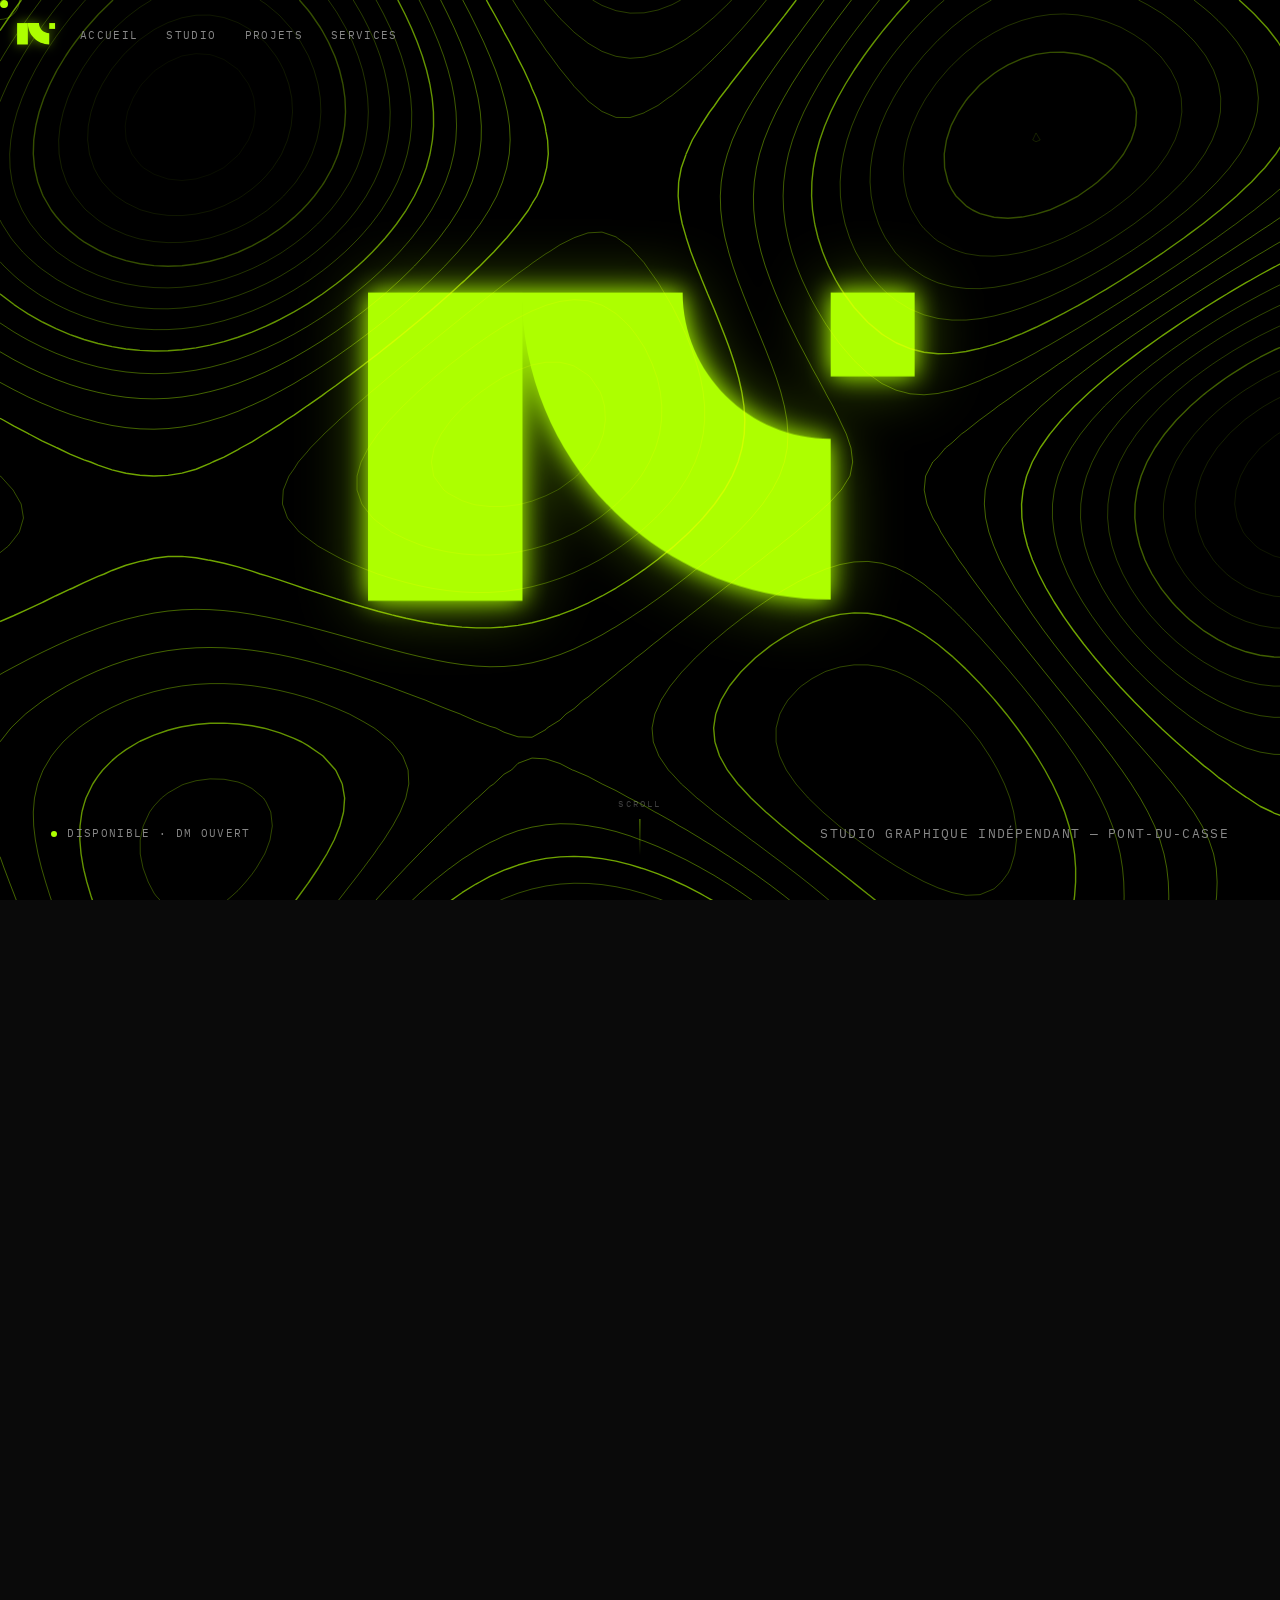
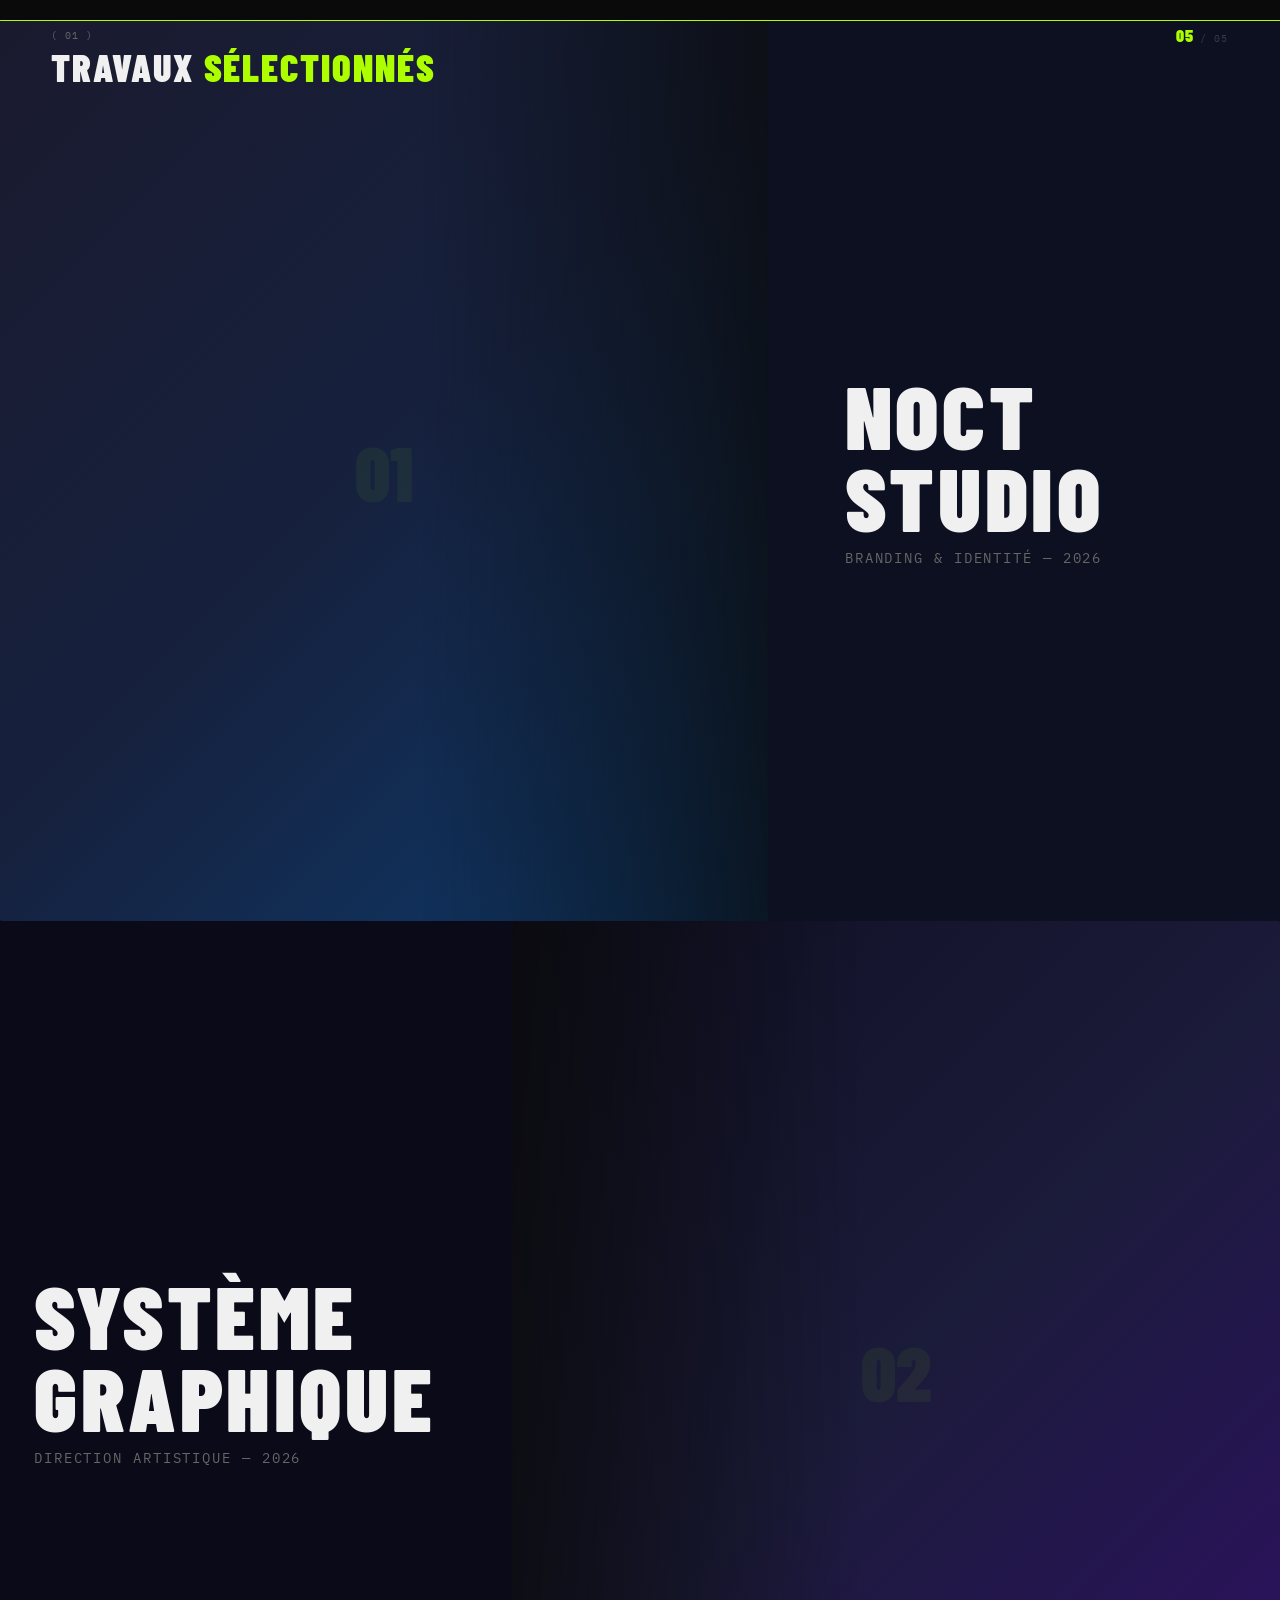
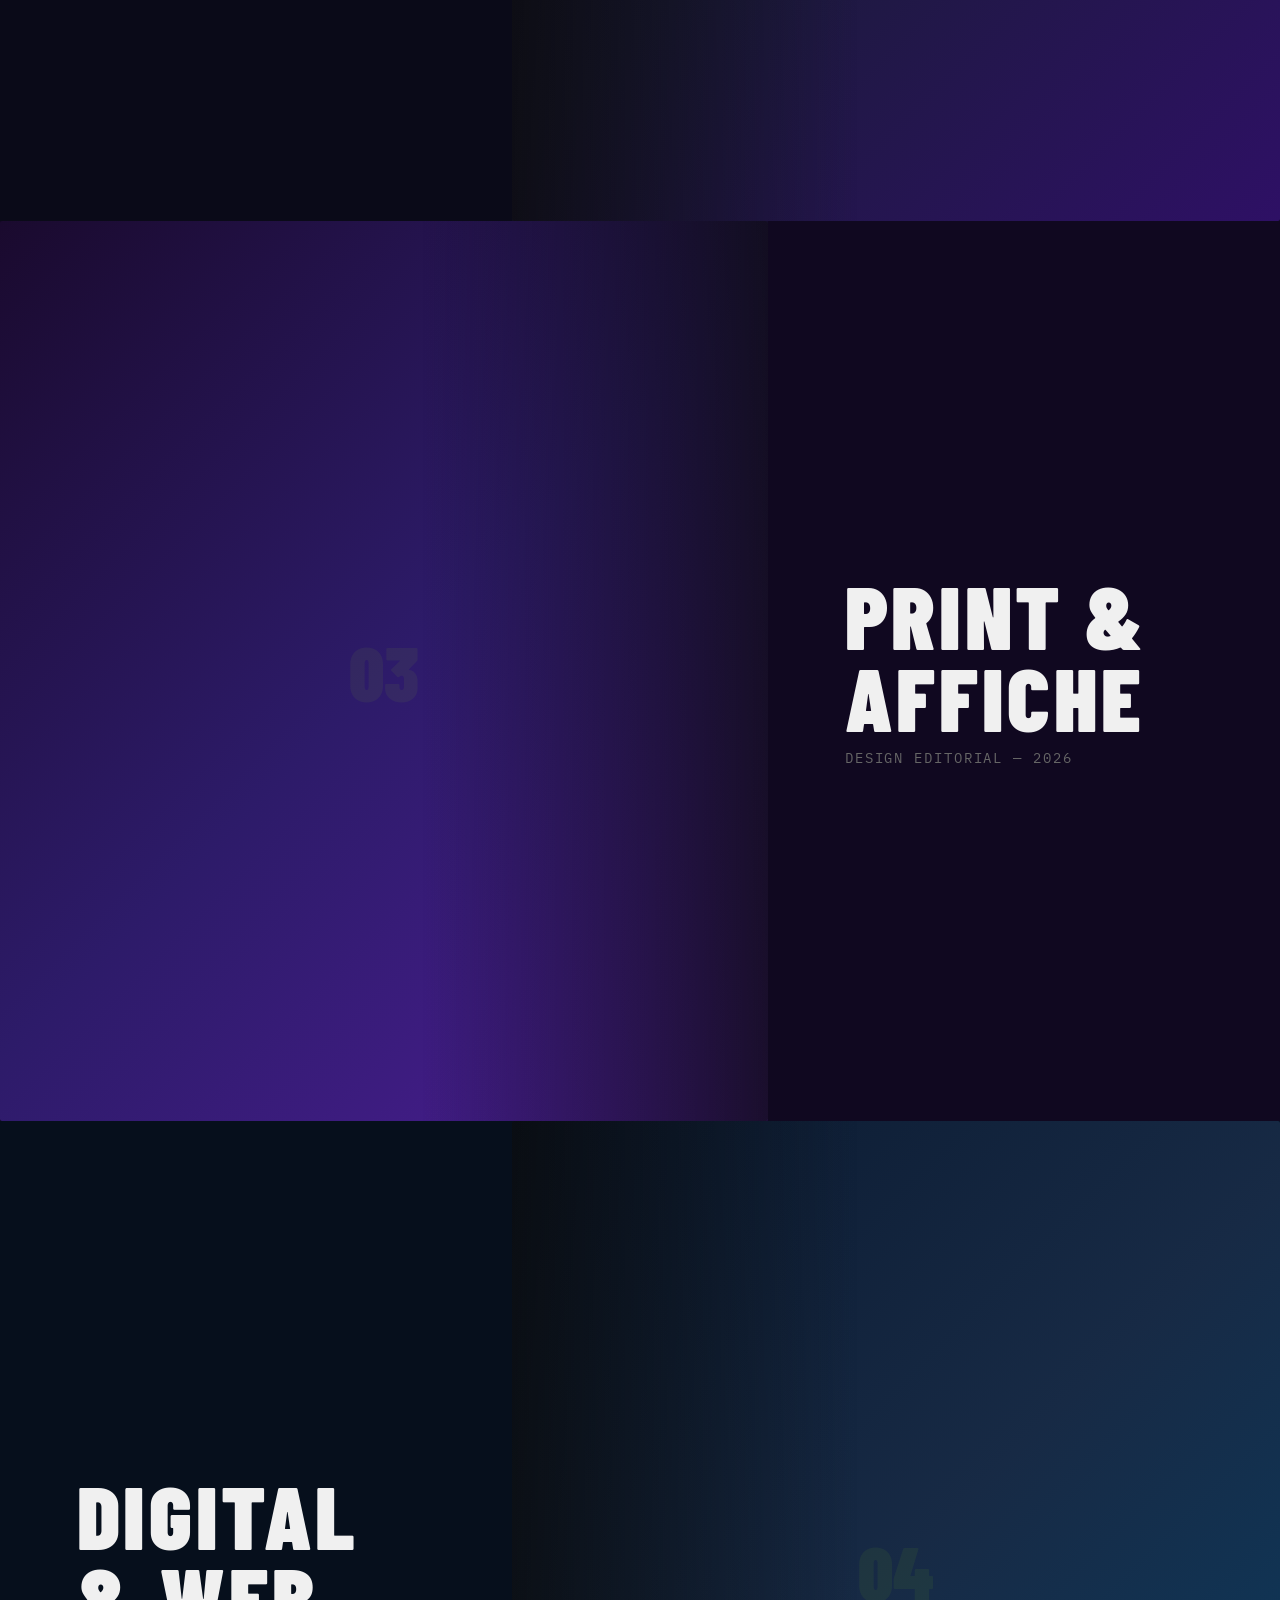
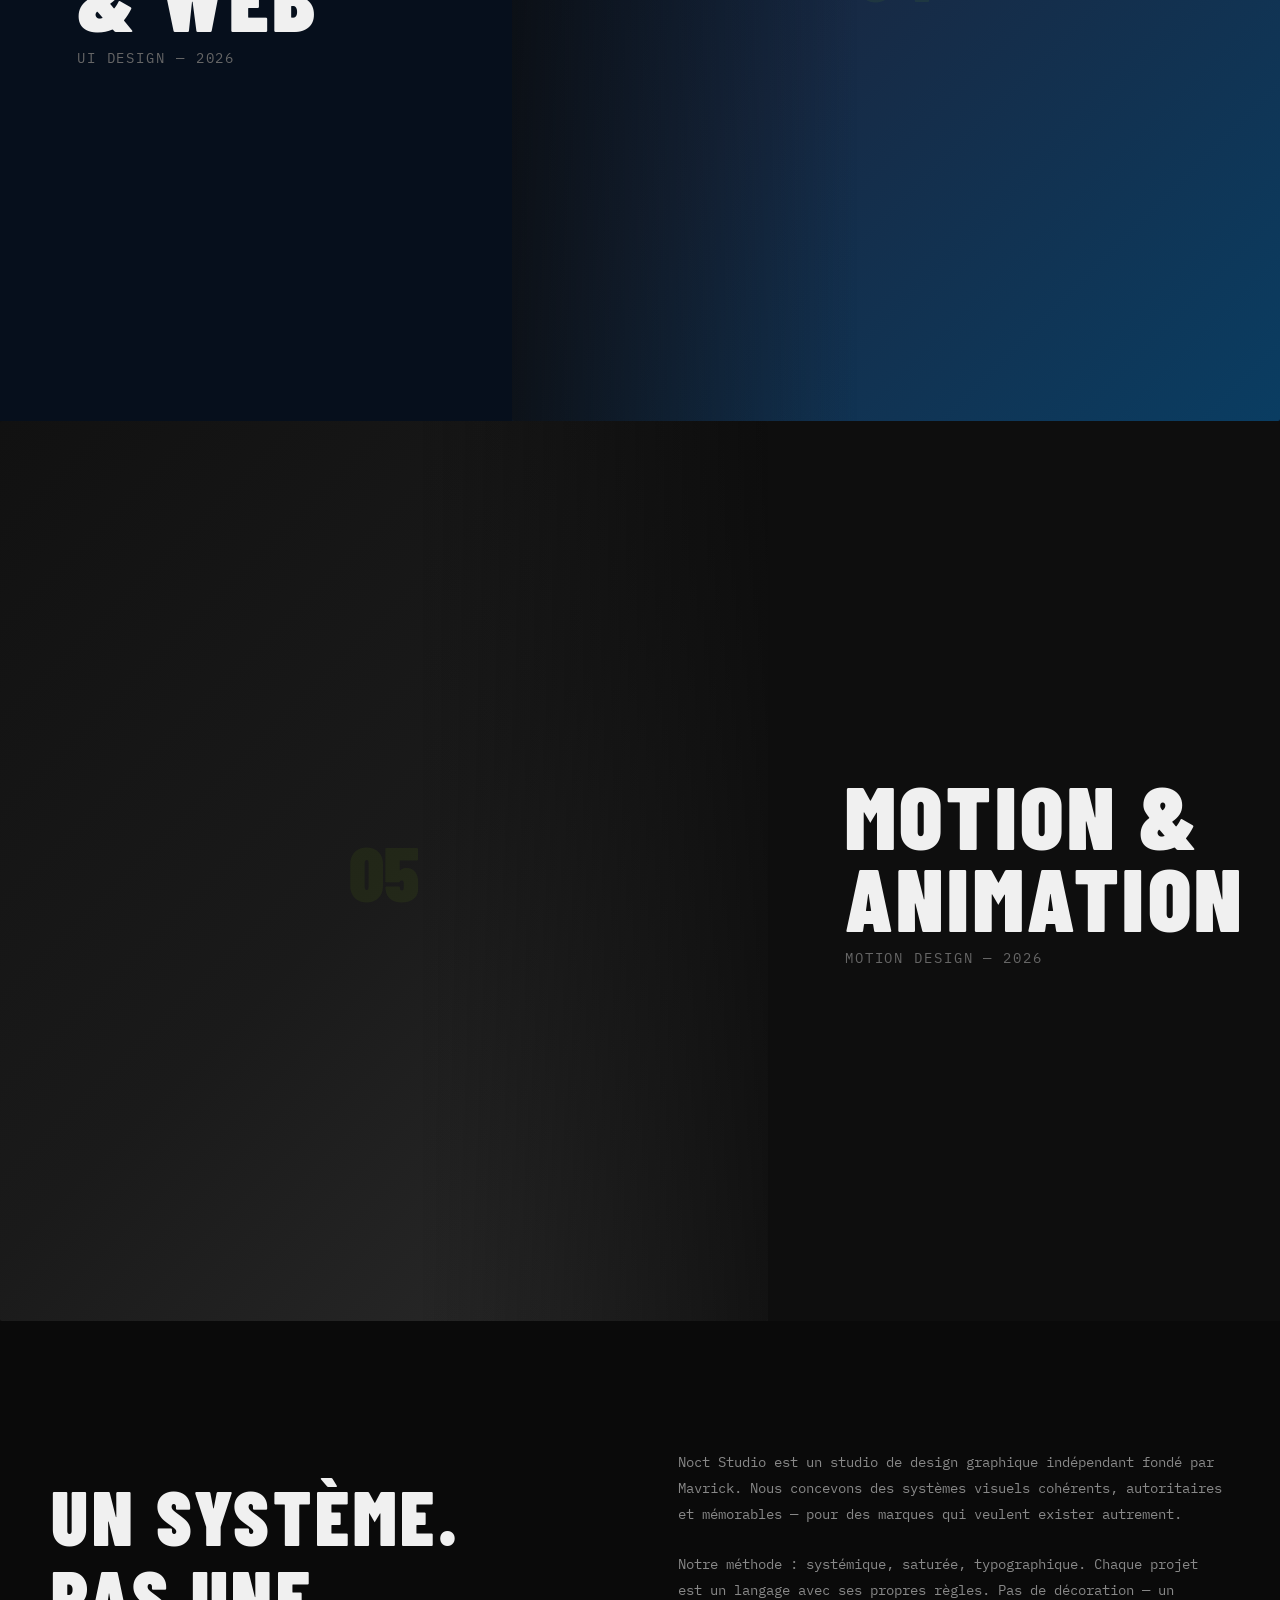
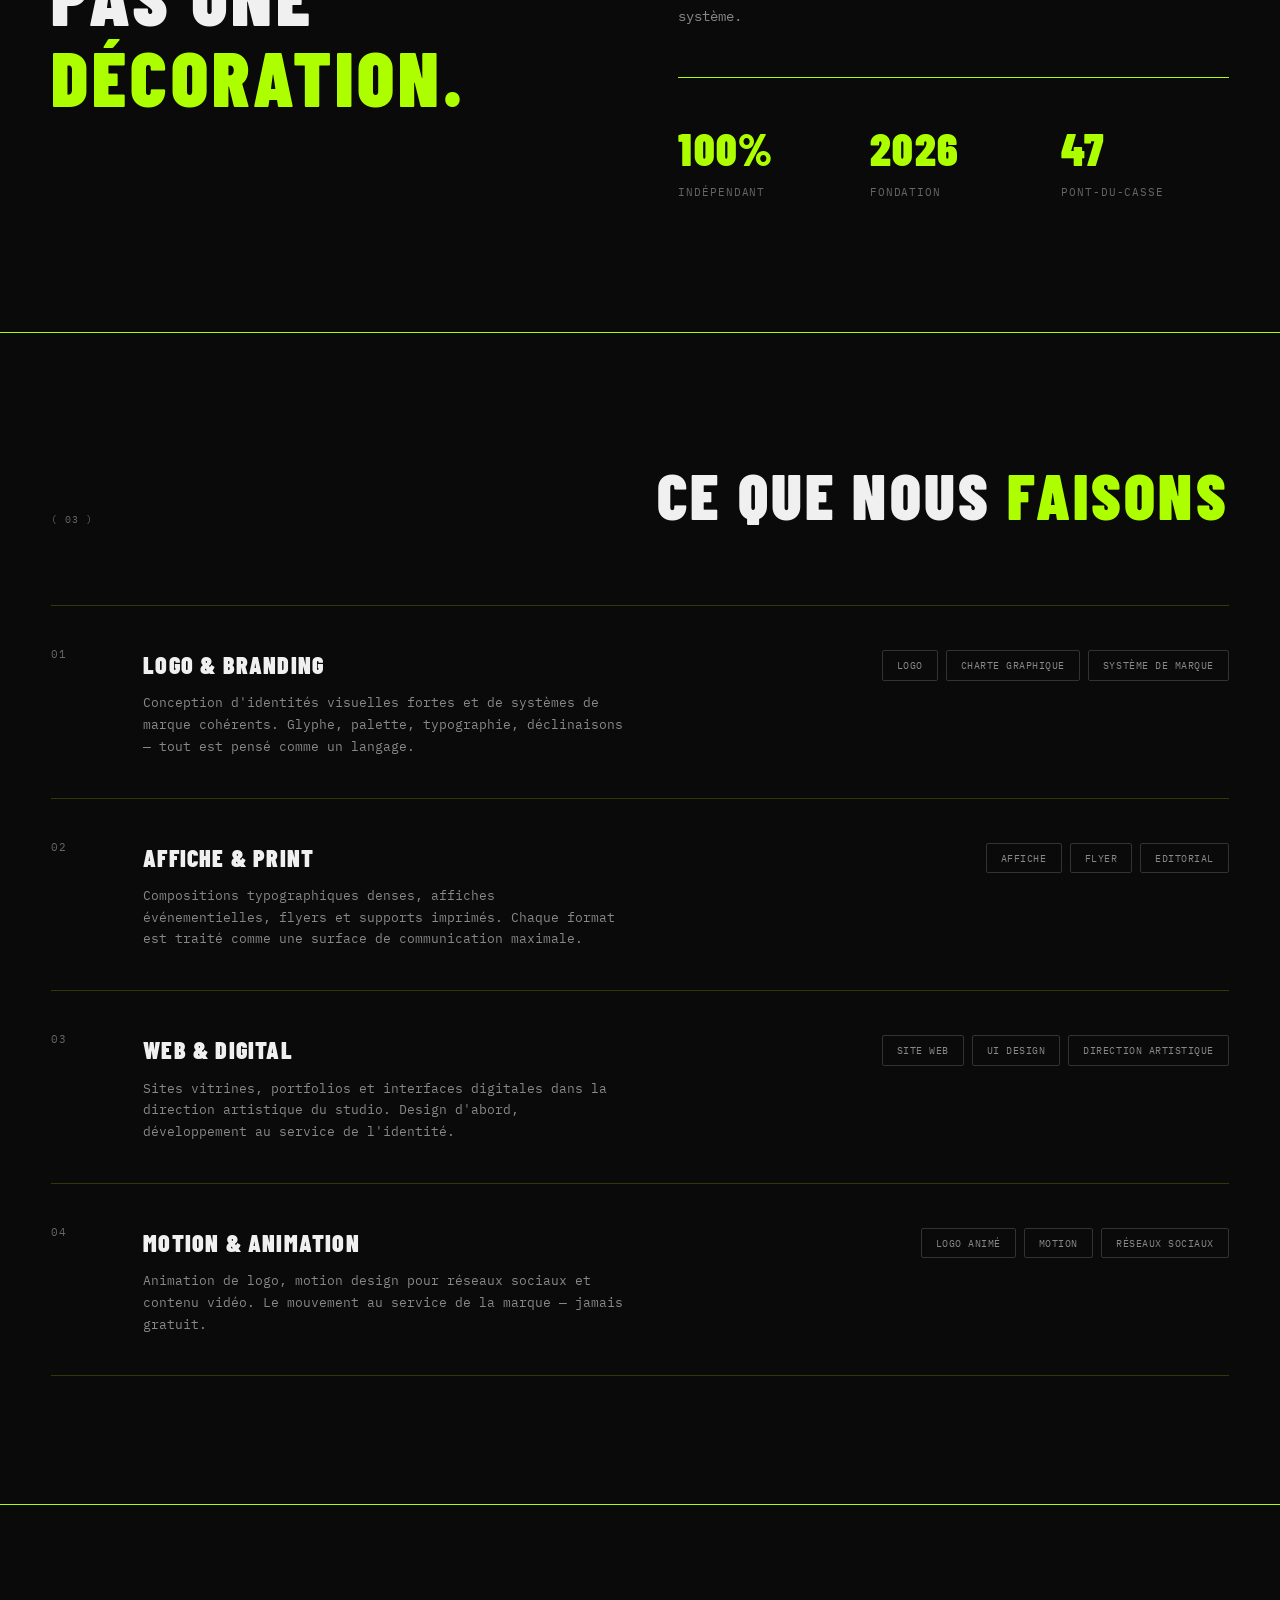
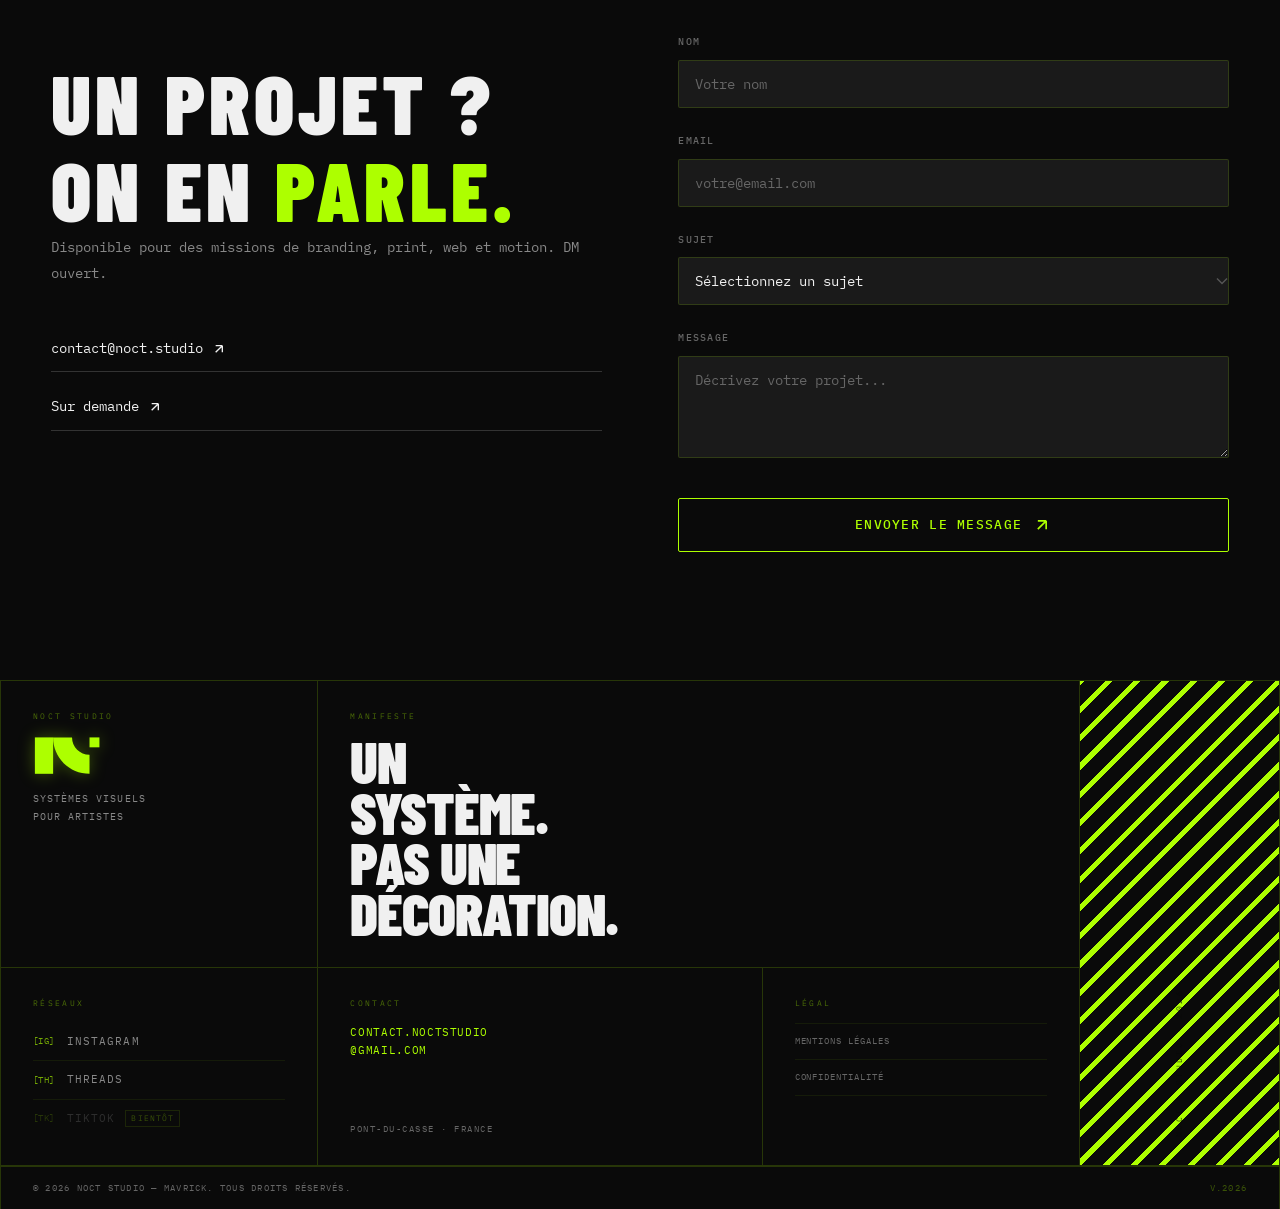
==== commit 3c963873: "feat: footer redesign — Marathon-inspired grid layout - 4-col × 2-row CSS grid with visible thin bor" ====
--- a/index.html
+++ b/index.html
@@ -352,71 +352,78 @@
 
     <!-- Footer -->
     <footer class="footer" id="footer">
-        <!-- Élément décoratif arrière-plan -->
-        <div class="footer-bg-text" aria-hidden="true">NOCT</div>
-
-        <!-- Séparateur accent vert -->
-        <div class="footer-separator"></div>
-
-        <div class="container">
+        <div class="footer-inner">
+
             <div class="footer-grid">
 
-                <!-- Colonne 1 : Logo + baseline -->
-                <div class="footer-col footer-col--brand">
-                    <a href="#" class="footer-logo-link">
-                        <svg class="footer-logo-svg" viewBox="900 750 1700 1000" xmlns="http://www.w3.org/2000/svg" aria-label="Noct Studio">
+                <!-- Cellule 1 : Logo + baseline -->
+                <div class="footer-cell footer-cell--logo">
+                    <span class="footer-cell-label">NOCT STUDIO</span>
+                    <a href="#" class="footer-logo-link" aria-label="Noct Studio — retour en haut">
+                        <svg class="footer-logo-svg" viewBox="900 750 1700 1000" xmlns="http://www.w3.org/2000/svg">
                             <rect x="947.266" y="785.229" width="455.854" height="909.858" fill="#ADFF00"/>
                             <rect x="2312.851" y="785.229" width="247.757" height="247.757" fill="#ADFF00"/>
                             <path d="M1875.868,785.229c0,238.817 196.310,431.783 436.983,431.783l0,474.725c-503.691,0 -911.709,-406.702 -911.709,-906.509l474.725,0Z" fill="#ADFF00"/>
                         </svg>
                     </a>
-                    <p class="footer-baseline">Systèmes visuels<br>pour artistes</p>
-                    <span class="footer-location">Pont-du-Casse · France</span>
-                </div>
-
-                <!-- Colonne 2 : Phrase signature -->
-                <div class="footer-col footer-col--signature">
-                    <p class="footer-signature">
-                        L'IMAGE<br>
-                        AVANT<br>
-                        LE BRUIT.
-                    </p>
-                </div>
-
-                <!-- Colonne 3 : Réseaux sociaux -->
-                <div class="footer-col footer-col--socials">
-                    <span class="footer-col-label">Réseaux</span>
+                    <p class="footer-baseline">SYSTÈMES VISUELS<br>POUR ARTISTES</p>
+                </div>
+
+                <!-- Cellule 2 : Manifeste (spans 2 cols) -->
+                <div class="footer-cell footer-cell--manifeste">
+                    <span class="footer-cell-label">MANIFESTE</span>
+                    <p class="footer-manifeste">UN<br>SYSTÈME.<br>PAS UNE<br>DÉCORATION.</p>
+                </div>
+
+                <!-- Cellule 3 : Bloc rayures diagonales -->
+                <div class="footer-cell footer-cell--accent" aria-hidden="true">
+                    <div class="footer-stripes">
+                        <span class="footer-stripes-label">NOCT · STUDIO · 2026</span>
+                    </div>
+                </div>
+
+                <!-- Cellule 4 : Réseaux sociaux -->
+                <div class="footer-cell footer-cell--socials">
+                    <span class="footer-cell-label">RÉSEAUX</span>
                     <nav class="footer-socials-list" aria-label="Réseaux sociaux">
                         <a href="https://www.instagram.com/noct_studi0?igsh=c3lxZXg3emE3d3Qz&utm_source=qr" target="_blank" rel="noopener" class="footer-social">
-                            <span class="footer-social-arrow">→</span>Instagram
+                            <span class="footer-social-prefix">[IG]</span>INSTAGRAM
                         </a>
                         <a href="https://www.threads.com/@noct_studi0?igshid=NTc4MTIwNjQ2YQ==" target="_blank" rel="noopener" class="footer-social">
-                            <span class="footer-social-arrow">→</span>Threads
+                            <span class="footer-social-prefix">[TH]</span>THREADS
                         </a>
                         <a href="#" class="footer-social footer-social--soon">
-                            <span class="footer-social-arrow">→</span>TikTok<span class="footer-social-tag">Bientôt</span>
+                            <span class="footer-social-prefix">[TK]</span>TIKTOK<span class="footer-social-tag">BIENTÔT</span>
                         </a>
                     </nav>
                 </div>
 
-                <!-- Colonne 4 : Contact + mentions légales -->
-                <div class="footer-col footer-col--contact">
-                    <span class="footer-col-label">Contact</span>
+                <!-- Cellule 5 : Contact -->
+                <div class="footer-cell footer-cell--contact">
+                    <span class="footer-cell-label">CONTACT</span>
                     <a href="mailto:contact.noctstudio@gmail.com" class="footer-contact-email">
-                        contact.noctstudio<br>@gmail.com
+                        CONTACT.NOCTSTUDIO<br>@GMAIL.COM
                     </a>
+                    <span class="footer-location">PONT-DU-CASSE · FRANCE</span>
+                </div>
+
+                <!-- Cellule 6 : Légal -->
+                <div class="footer-cell footer-cell--legal">
+                    <span class="footer-cell-label">LÉGAL</span>
                     <nav class="footer-legal-links" aria-label="Mentions légales">
-                        <a href="#" class="footer-legal-link">Mentions légales</a>
-                        <a href="#" class="footer-legal-link">Confidentialité</a>
+                        <a href="#" class="footer-legal-link">MENTIONS LÉGALES</a>
+                        <a href="#" class="footer-legal-link">CONFIDENTIALITÉ</a>
                     </nav>
                 </div>
 
             </div>
 
-            <!-- Copyright -->
+            <!-- Barre copyright -->
             <div class="footer-bottom">
-                <span>&copy; 2026 Noct Studio — Mavrick. Tous droits réservés.</span>
-            </div>
+                <span class="footer-copyright">© 2026 NOCT STUDIO — MAVRICK. TOUS DROITS RÉSERVÉS.</span>
+                <span class="footer-version">V.2026</span>
+            </div>
+
         </div>
     </footer>
 
--- a/style.css
+++ b/style.css
@@ -1040,203 +1040,284 @@
 /* ============================================
    FOOTER
    ============================================ */
+/* ============================================
+   FOOTER — GRILLE MARATHON / NOCT STUDIO
+   ============================================ */
+
 .footer {
     position: relative;
     background: var(--black);
-    padding: 0 0 40px;
     overflow: hidden;
 }
 
-/* Séparateur vert accent en haut du footer */
-.footer-separator {
-    width: 100%;
-    height: 2px;
-    background: var(--accent);
-}
-
-/* Texte décoratif arrière-plan */
-.footer-bg-text {
-    position: absolute;
-    top: 50%;
-    left: 50%;
-    transform: translate(-50%, -50%);
-    font-family: var(--font-display);
-    font-size: clamp(160px, 25vw, 320px);
-    font-weight: 900;
-    color: var(--white);
-    opacity: 0.03;
-    white-space: nowrap;
-    pointer-events: none;
-    user-select: none;
-    letter-spacing: -0.02em;
-    line-height: 1;
-    z-index: 0;
-}
-
-/* Grille 4 colonnes */
+.footer-inner {
+    position: relative;
+}
+
+/* Grille principale — style tableau avec bordures fines */
 .footer-grid {
     display: grid;
-    grid-template-columns: 1.2fr 1.4fr 1fr 1fr;
-    gap: 48px;
-    padding: 64px 0 48px;
-    position: relative;
-    z-index: 1;
-}
-
-/* Colonne générique */
-.footer-col {
+    grid-template-columns: 1fr 1.4fr 1fr 200px;
+    grid-template-rows: auto auto;
+    border-top: 1px solid rgba(173, 255, 0, 0.18);
+    border-left: 1px solid rgba(173, 255, 0, 0.18);
+}
+
+.footer-cell {
+    border-right: 1px solid rgba(173, 255, 0, 0.18);
+    border-bottom: 1px solid rgba(173, 255, 0, 0.18);
+    padding: 28px 32px;
     display: flex;
     flex-direction: column;
-    gap: 20px;
-}
-
-/* Label de colonne */
-.footer-col-label {
-    font-family: var(--font-body);
-    font-size: 0.65rem;
-    color: var(--gray-3);
-    letter-spacing: 0.2em;
-    text-transform: uppercase;
-    margin-bottom: 4px;
-}
-
-/* --- Col 1 : Brand --- */
+    gap: 14px;
+}
+
+.footer-cell-label {
+    font-family: var(--font-body);
+    font-size: 0.52rem;
+    color: rgba(173, 255, 0, 0.4);
+    letter-spacing: 0.28em;
+    text-transform: uppercase;
+}
+
+/* CELL 1 — Logo */
+.footer-cell--logo {
+    grid-column: 1;
+    grid-row: 1;
+}
+
 .footer-logo-link {
     display: inline-block;
 }
 
 .footer-logo-svg {
-    width: 80px;
+    width: 68px;
     height: auto;
     display: block;
+    filter: drop-shadow(0 0 8px rgba(173, 255, 0, 0.3));
+    transition: filter 0.3s var(--ease);
+}
+
+.footer-logo-link:hover .footer-logo-svg {
+    filter: drop-shadow(0 0 14px rgba(173, 255, 0, 0.8));
 }
 
 .footer-baseline {
     font-family: var(--font-body);
-    font-size: 0.8rem;
+    font-size: 0.65rem;
     color: var(--gray-4);
     line-height: 1.7;
-    letter-spacing: 0.02em;
+    letter-spacing: 0.1em;
+    text-transform: uppercase;
+}
+
+/* CELL 2 — Manifeste (spans 2 cols) */
+.footer-cell--manifeste {
+    grid-column: 2 / 4;
+    grid-row: 1;
+    justify-content: flex-end;
+}
+
+.footer-manifeste {
+    font-family: var(--font-display);
+    font-size: clamp(2.4rem, 4.5vw, 4.5rem);
+    font-weight: 900;
+    line-height: 0.88;
+    letter-spacing: -0.02em;
+    text-transform: uppercase;
+    color: var(--white);
+}
+
+/* CELL 3 — Rayures diagonales vert/noir (spans les 2 rows) */
+.footer-cell--accent {
+    grid-column: 4;
+    grid-row: 1 / 3;
+    padding: 0;
+    overflow: hidden;
+    position: relative;
+}
+
+.footer-stripes {
+    position: absolute;
+    inset: 0;
+    background: repeating-linear-gradient(
+        -45deg,
+        var(--accent)  0px,
+        var(--accent)  5px,
+        var(--black)   5px,
+        var(--black)   20px
+    );
+    display: flex;
+    align-items: flex-end;
+    justify-content: center;
+    padding-bottom: 28px;
+}
+
+.footer-stripes-label {
+    font-family: var(--font-body);
+    font-size: 0.5rem;
+    letter-spacing: 0.3em;
+    color: rgba(10, 10, 10, 0.75);
+    text-transform: uppercase;
+    white-space: nowrap;
+    writing-mode: vertical-rl;
+    transform: rotate(180deg);
+    user-select: none;
+    pointer-events: none;
+}
+
+/* CELL 4 — Réseaux sociaux */
+.footer-cell--socials {
+    grid-column: 1;
+    grid-row: 2;
+}
+
+.footer-socials-list {
+    display: flex;
+    flex-direction: column;
+    gap: 0;
+}
+
+.footer-social {
+    display: flex;
+    align-items: center;
+    font-family: var(--font-body);
+    font-size: 0.68rem;
+    color: var(--gray-4);
+    letter-spacing: 0.1em;
+    text-transform: uppercase;
+    padding: 10px 0;
+    border-bottom: 1px solid rgba(173, 255, 0, 0.07);
+    transition: color 0.2s var(--ease), padding-left 0.2s var(--ease);
+}
+
+.footer-social:last-child {
+    border-bottom: none;
+}
+
+.footer-social-prefix {
+    font-family: var(--font-body);
+    font-size: 0.58rem;
+    color: var(--accent);
+    letter-spacing: 0.05em;
+    margin-right: 12px;
+    flex-shrink: 0;
+    opacity: 0.65;
+    transition: opacity 0.2s var(--ease);
+}
+
+.footer-social:hover {
+    color: var(--accent);
+    padding-left: 6px;
+}
+
+.footer-social:hover .footer-social-prefix {
+    opacity: 1;
+}
+
+.footer-social--soon {
+    opacity: 0.28;
+    pointer-events: none;
+}
+
+.footer-social-tag {
+    font-family: var(--font-body);
+    font-size: 0.48rem;
+    color: var(--accent);
+    letter-spacing: 0.15em;
+    text-transform: uppercase;
+    border: 1px solid rgba(173, 255, 0, 0.4);
+    padding: 1px 5px;
+    margin-left: 10px;
+}
+
+/* CELL 5 — Contact */
+.footer-cell--contact {
+    grid-column: 2;
+    grid-row: 2;
+}
+
+.footer-contact-email {
+    font-family: var(--font-body);
+    font-size: 0.68rem;
+    color: var(--accent);
+    line-height: 1.7;
+    letter-spacing: 0.06em;
+    text-transform: uppercase;
+    display: block;
+    transition: opacity 0.2s var(--ease);
+}
+
+.footer-contact-email:hover {
+    opacity: 0.6;
 }
 
 .footer-location {
     font-family: var(--font-body);
-    font-size: 0.65rem;
+    font-size: 0.58rem;
+    color: var(--gray-3);
+    letter-spacing: 0.16em;
+    text-transform: uppercase;
+    margin-top: auto;
+}
+
+/* CELL 6 — Légal */
+.footer-cell--legal {
+    grid-column: 3;
+    grid-row: 2;
+}
+
+.footer-legal-links {
+    display: flex;
+    flex-direction: column;
+    gap: 0;
+}
+
+.footer-legal-link {
+    font-family: var(--font-body);
+    font-size: 0.58rem;
     color: var(--gray-3);
     letter-spacing: 0.1em;
     text-transform: uppercase;
-    margin-top: auto;
-}
-
-/* --- Col 2 : Signature --- */
-.footer-signature {
-    font-family: var(--font-display);
-    font-size: clamp(2.4rem, 4.5vw, 4rem);
-    font-weight: 900;
-    line-height: 0.92;
-    letter-spacing: -0.01em;
-    text-transform: uppercase;
-    color: var(--white);
-}
-
-/* --- Col 3 : Socials --- */
-.footer-socials-list {
-    display: flex;
-    flex-direction: column;
-    gap: 14px;
-}
-
-.footer-social {
-    display: flex;
-    align-items: center;
-    gap: 10px;
-    font-family: var(--font-body);
-    font-size: 0.78rem;
-    color: var(--gray-4);
-    letter-spacing: 0.06em;
-    text-transform: uppercase;
-    transition: color 0.25s var(--ease);
-    position: relative;
-}
-
-.footer-social-arrow {
-    color: var(--accent);
-    font-size: 1rem;
-    line-height: 1;
-    transition: transform 0.25s var(--ease);
-    display: inline-block;
-}
-
-.footer-social:hover {
-    color: var(--white);
-}
-
-.footer-social:hover .footer-social-arrow {
-    transform: translateX(4px);
-}
-
-.footer-social--soon {
-    opacity: 0.45;
-    pointer-events: none;
-}
-
-.footer-social-tag {
-    font-family: var(--font-body);
-    font-size: 0.55rem;
-    color: var(--accent);
-    letter-spacing: 0.15em;
-    text-transform: uppercase;
-    border: 1px solid var(--accent);
-    padding: 1px 5px;
-    margin-left: 4px;
-    opacity: 0.7;
-}
-
-/* --- Col 4 : Contact --- */
-.footer-contact-email {
-    font-family: var(--font-body);
-    font-size: 0.78rem;
-    color: var(--accent);
-    line-height: 1.6;
-    letter-spacing: 0.02em;
-    transition: opacity 0.25s var(--ease);
-}
-
-.footer-contact-email:hover {
-    opacity: 0.7;
-}
-
-.footer-legal-links {
-    display: flex;
-    flex-direction: column;
-    gap: 10px;
-    margin-top: auto;
-}
-
-.footer-legal-link {
-    font-family: var(--font-body);
-    font-size: 0.65rem;
-    color: var(--gray-3);
-    letter-spacing: 0.06em;
-    text-transform: uppercase;
-    transition: color 0.25s var(--ease);
+    padding: 10px 0;
+    border-bottom: 1px solid rgba(173, 255, 0, 0.07);
+    transition: color 0.2s var(--ease), padding-left 0.2s var(--ease);
+}
+
+.footer-legal-link:first-child {
+    border-top: 1px solid rgba(173, 255, 0, 0.07);
 }
 
 .footer-legal-link:hover {
     color: var(--white);
-}
-
-/* Copyright */
+    padding-left: 6px;
+}
+
+/* BARRE COPYRIGHT */
 .footer-bottom {
-    text-align: center;
-    padding-top: 24px;
-    border-top: 1px solid rgba(173, 255, 0, 0.12);
-    font-family: var(--font-body);
-    font-size: 0.65rem;
+    display: flex;
+    align-items: center;
+    justify-content: space-between;
+    padding: 14px 32px;
+    border-top: 1px solid rgba(173, 255, 0, 0.18);
+    border-left: 1px solid rgba(173, 255, 0, 0.18);
+    border-right: 1px solid rgba(173, 255, 0, 0.18);
+}
+
+.footer-copyright {
+    font-family: var(--font-body);
+    font-size: 0.55rem;
     color: var(--gray-3);
-    letter-spacing: 0.08em;
-    position: relative;
-    z-index: 1;
+    letter-spacing: 0.14em;
+    text-transform: uppercase;
+}
+
+.footer-version {
+    font-family: var(--font-body);
+    font-size: 0.55rem;
+    color: rgba(173, 255, 0, 0.3);
+    letter-spacing: 0.14em;
+    text-transform: uppercase;
 }
 
 /* ============================================
@@ -1266,6 +1347,8 @@
     /* height = 5 × 100vh, set by JS or CSS custom property */
     height: calc(var(--works-count, 5) * 100vh);
     border-top: 1px solid var(--accent);
+    /* contain stacking context so sticky z-index doesn't bleed into next sections */
+    isolation: isolate;
 }
 
 /* Each project is a fullscreen sticky panel */
@@ -1278,21 +1361,49 @@
     top: 0;
     height: 100vh;
     display: flex;
-    flex-direction: column;
-    align-items: center;
-    justify-content: center;
+    flex-direction: row;
+    align-items: stretch;
     overflow: hidden;
     border-radius: 0;
     outline: none;
     background: var(--panel-bg, #0a0a0a);
     /* stacking: each card sits on top of the previous via z-index + JS */
     z-index: 1;
-    transition: background 0.6s var(--ease), filter 0.5s var(--ease);
+    transition: background 0.6s var(--ease);
     cursor: none;
+}
+
+/* Alternating layout — even projects flip image/text sides */
+.project:nth-child(even) {
+    flex-direction: row-reverse;
 }
 
 .project:hover {
     background: color-mix(in srgb, var(--panel-bg, #0a0a0a) 60%, #1a1a1a);
+}
+
+/* Gradient de liaison entre l'image et le panneau texte */
+.project .project-img::after {
+    content: '';
+    position: absolute;
+    inset: 0;
+    pointer-events: none;
+    z-index: 1;
+    background: linear-gradient(
+        to right,
+        transparent 55%,
+        rgba(10, 10, 10, 0.75) 100%
+    );
+    transition: opacity 500ms var(--ease-out);
+}
+
+/* Pour les projets pairs (image à droite) — gradient inversé */
+.project:nth-child(even) .project-img::after {
+    background: linear-gradient(
+        to left,
+        transparent 55%,
+        rgba(10, 10, 10, 0.75) 100%
+    );
 }
 
 /* Apply the --grad to the image inner block */
@@ -1309,70 +1420,79 @@
     font-size: clamp(160px, 28vw, 340px);
     font-weight: 900;
     line-height: 0.85;
-    color: rgba(255, 255, 255, 0.035);
+    color: rgba(255, 255, 255, 0.02);
     letter-spacing: -0.04em;
     pointer-events: none;
     user-select: none;
-    z-index: 0;
+    z-index: 2;
     transition: color 0.5s var(--ease);
 }
 
 .project:hover .project-bg-num {
-    color: rgba(173, 255, 0, 0.06);
-}
-
-/* Project image block — centred, constrained width */
+    color: rgba(173, 255, 0, 0.05);
+}
+
+/* Project image block — 60% de la largeur, texte prend le reste */
 .project .project-img {
     position: relative;
-    width: clamp(300px, 55vw, 820px);
-    z-index: 2;
-    border-radius: 2px;
+    width: 60%;
+    height: 100%;
+    flex-shrink: 0;
+    z-index: 0;
     overflow: hidden;
 }
 
 .project .project-img-inner {
-    aspect-ratio: 16/9;
+    width: 100%;
+    height: 100%;
     display: flex;
     align-items: center;
     justify-content: center;
-    transition: transform 0.8s var(--ease), filter 0.5s var(--ease);
+    background-size: cover;
+    background-position: center;
+    will-change: transform;
+    transform: scale(1.0);
+    transition: transform 900ms var(--ease), filter 500ms var(--ease);
 }
 
 .project:hover .project-img-inner {
-    transform: scale(1.04);
-    filter: brightness(1.15) saturate(1.3);
-}
-
-.project-wide .project-img {
-    width: clamp(340px, 72vw, 1080px);
-}
-
-.project-wide .project-img-inner {
-    aspect-ratio: 21/9;
-}
-
-/* Project info — clip-path reveal on entry */
+    transform: scale(1.08);
+    filter: brightness(1.08) saturate(1.2);
+}
+
+/* Ghost number côté texte sur les projets pairs (image à droite) */
+.project:nth-child(even) .project-bg-num {
+    right: auto;
+    left: -0.02em;
+}
+
+/* Project info — panneau texte, centré verticalement */
 .project .project-info {
+    position: relative;
+    flex: 1;
     display: flex;
     flex-direction: column;
-    align-items: center;
-    gap: 8px;
-    padding: 28px 4px 0;
-    z-index: 2;
-    text-align: center;
+    align-items: flex-start;
+    justify-content: center;
+    gap: 10px;
+    padding: 0 clamp(40px, 6vw, 100px);
+    background: var(--panel-bg, #0a0a0a);
+    z-index: 3;
+    text-align: left;
 }
 
 .project .project-name {
     font-family: var(--font-display);
-    font-size: clamp(2rem, 5vw, 4rem);
+    font-size: clamp(3rem, 7vw, 6rem);
     font-weight: 900;
+    line-height: 0.92;
     color: var(--white);
-    letter-spacing: 0.06em;
+    letter-spacing: 0.04em;
     text-transform: uppercase;
     /* clip-path reveal — starts clipped from bottom */
     clip-path: inset(110% 0 0 0);
-    transform: translateY(12px);
-    transition: clip-path 0.9s var(--ease), transform 0.9s var(--ease), color 0.4s var(--ease);
+    transform: translateY(16px);
+    transition: clip-path 900ms var(--ease), transform 500ms var(--ease), color 400ms var(--ease);
 }
 
 .project.in-view .project-name {
@@ -1382,6 +1502,7 @@
 
 .project:hover .project-name {
     color: var(--accent);
+    transform: translateY(-6px);
 }
 
 .project .project-cat {
@@ -1392,8 +1513,8 @@
     text-transform: uppercase;
     /* clip-path reveal — slightly delayed */
     clip-path: inset(110% 0 0 0);
-    transform: translateY(8px);
-    transition: clip-path 0.9s 0.12s var(--ease), transform 0.9s 0.12s var(--ease), color 0.4s var(--ease);
+    transform: translateY(10px);
+    transition: clip-path 900ms 120ms var(--ease), transform 500ms 60ms var(--ease), color 400ms var(--ease);
 }
 
 .project.in-view .project-cat {
@@ -1402,7 +1523,8 @@
 }
 
 .project:hover .project-cat {
-    color: var(--gray-4);
+    color: rgba(173, 255, 0, 0.7);
+    transform: translateY(-4px);
 }
 
 /* Accent line — appears on hover */
@@ -1411,11 +1533,11 @@
     bottom: 0;
     left: 0;
     right: 0;
-    height: 2px;
+    height: 3px;
     background: var(--accent);
     transform: scaleX(0);
     transform-origin: left;
-    transition: transform 0.6s var(--ease);
+    transition: transform 600ms var(--ease), box-shadow 600ms var(--ease);
     z-index: 5;
 }
 
@@ -1425,6 +1547,11 @@
 
 .project:hover .project-accent-line {
     transform: scaleX(1);
+    box-shadow: 0 0 12px rgba(173, 255, 0, 0.6), 0 0 24px rgba(173, 255, 0, 0.2);
+}
+
+.project-wide:hover .project-accent-line {
+    box-shadow: 0 0 12px rgba(123, 47, 255, 0.6), 0 0 24px rgba(123, 47, 255, 0.2);
 }
 
 /* Number label inside the image (already existed, keep subtle) */
@@ -1495,21 +1622,19 @@
    HEADING REVEAL — MARATHON STYLE
    ============================================ */
 
-/* Override the default fade-up for section headings :
-   text clippe depuis le bas → monte dans le cadre */
+/* Override the default fade-up for section headings — plus ample, plus lent */
 .section-heading[data-animate],
 .section-heading-lg[data-animate],
 .section-heading-xl[data-animate] {
-    opacity: 1;
-    transform: translateY(20px);
-    clip-path: inset(110% 0 0 0);
-    transition: clip-path 1.1s var(--ease), transform 1.1s var(--ease);
+    opacity: 0;
+    transform: translateY(40px);
+    transition: opacity 1.0s var(--ease), transform 1.0s var(--ease);
 }
 
 .section-heading[data-animate].visible,
 .section-heading-lg[data-animate].visible,
 .section-heading-xl[data-animate].visible {
-    clip-path: inset(0% 0 -15% 0);
+    opacity: 1;
     transform: translateY(0);
 }
 
@@ -1583,35 +1708,62 @@
         padding: 0 clamp(16px, 4vw, 48px);
     }
 
-    .project {
+    .project,
+    .project:nth-child(even) {
         position: static !important;
         height: auto !important;
         min-height: 0 !important;
-        padding: 32px 0;
-        display: block;
+        padding: 0;
+        display: flex;
+        flex-direction: column !important;
         border-bottom: 1px solid rgba(173, 255, 0, 0.12);
+        overflow: hidden;
     }
 
     .project-bg-num {
         display: none;
     }
 
+    /* Revert image to normal flow block on mobile */
     .project .project-img {
-        width: 100%;
+        position: static !important;
+        inset: auto !important;
+        width: 100% !important;
+        height: auto !important;
+    }
+
+    .project .project-img-inner {
+        aspect-ratio: 16/9 !important;
+        width: 100% !important;
+        height: auto !important;
+        will-change: auto;
     }
 
     .project-wide .project-img {
-        width: 100%;
+        position: static !important;
+        width: 100% !important;
+        height: auto !important;
     }
 
     .project-wide .project-img-inner {
         aspect-ratio: 16/9 !important;
+        width: 100% !important;
+        height: auto !important;
+    }
+
+    /* Hide image edge gradient on mobile — layout becomes column */
+    .project .project-img::after {
+        display: none;
     }
 
     .project .project-info {
         align-items: flex-start;
+        justify-content: flex-start;
         text-align: left;
-        padding: 20px 0 0;
+        padding: 16px 0 20px;
+        background: transparent;
+        flex: none;
+        width: 100%;
     }
 
     .project .project-name {
@@ -1627,11 +1779,10 @@
         opacity: 1 !important;
     }
 
-    /* Heading clip reveal — reduce on mobile */
+    /* Heading reveal mobile — identique au desktop (déjà opacity+transform) */
     .section-heading[data-animate],
     .section-heading-lg[data-animate],
     .section-heading-xl[data-animate] {
-        clip-path: none;
         opacity: 0;
         transform: translateY(30px);
         transition: opacity 0.9s var(--ease), transform 0.9s var(--ease);
@@ -1640,7 +1791,6 @@
     .section-heading[data-animate].visible,
     .section-heading-lg[data-animate].visible,
     .section-heading-xl[data-animate].visible {
-        clip-path: none;
         opacity: 1;
         transform: translateY(0);
     }
@@ -1664,16 +1814,18 @@
 
     .service:hover { padding-left: 0; }
 
-    /* Footer — 2 colonnes sur tablette */
+    /* Footer — layout tablette */
     .footer-grid {
-        grid-template-columns: 1fr 1fr;
-        gap: 40px 32px;
-    }
-
-    .footer-col--signature {
-        grid-column: span 2;
-        order: -1;
-    }
+        grid-template-columns: 1fr 1fr 160px;
+        grid-template-rows: auto auto auto;
+    }
+    .footer-cell--logo      { grid-column: 1; grid-row: 1; }
+    .footer-cell--manifeste { grid-column: 2; grid-row: 1; }
+    .footer-cell--accent    { grid-column: 3; grid-row: 1 / 4; }
+    .footer-cell--socials   { grid-column: 1; grid-row: 2; }
+    .footer-cell--contact   { grid-column: 1; grid-row: 3; }
+    .footer-cell--legal     { grid-column: 2; grid-row: 2 / 4; }
+    .footer-manifeste       { font-size: clamp(2rem, 4vw, 3.2rem); }
 }
 
 @media (max-width: 480px) {
@@ -1697,20 +1849,28 @@
     /* Footer — 1 colonne sur mobile */
     .footer-grid {
         grid-template-columns: 1fr;
-        gap: 36px;
-        padding: 48px 0 32px;
-    }
-
-    .footer-col--signature {
-        grid-column: span 1;
-        order: -1;
-    }
-
-    .footer-signature {
-        font-size: clamp(2.8rem, 14vw, 4rem);
-    }
-
+        border: none;
+    }
+    .footer-cell {
+        border: none;
+        border-top: 1px solid rgba(173, 255, 0, 0.12);
+        padding: 24px 20px;
+    }
+    .footer-cell--logo      { grid-column: 1; grid-row: 1; }
+    .footer-cell--manifeste { grid-column: 1; grid-row: 2; }
+    .footer-cell--socials   { grid-column: 1; grid-row: 3; }
+    .footer-cell--contact   { grid-column: 1; grid-row: 4; }
+    .footer-cell--legal     { grid-column: 1; grid-row: 5; }
+    .footer-cell--accent    { display: none; }
+    .footer-manifeste {
+        font-size: clamp(2.2rem, 10vw, 3.5rem);
+    }
     .footer-bottom {
-        font-size: 0.6rem;
-    }
-}
+        flex-direction: column;
+        align-items: flex-start;
+        gap: 6px;
+        border: none;
+        border-top: 1px solid rgba(173, 255, 0, 0.12);
+        padding: 20px;
+    }
+}
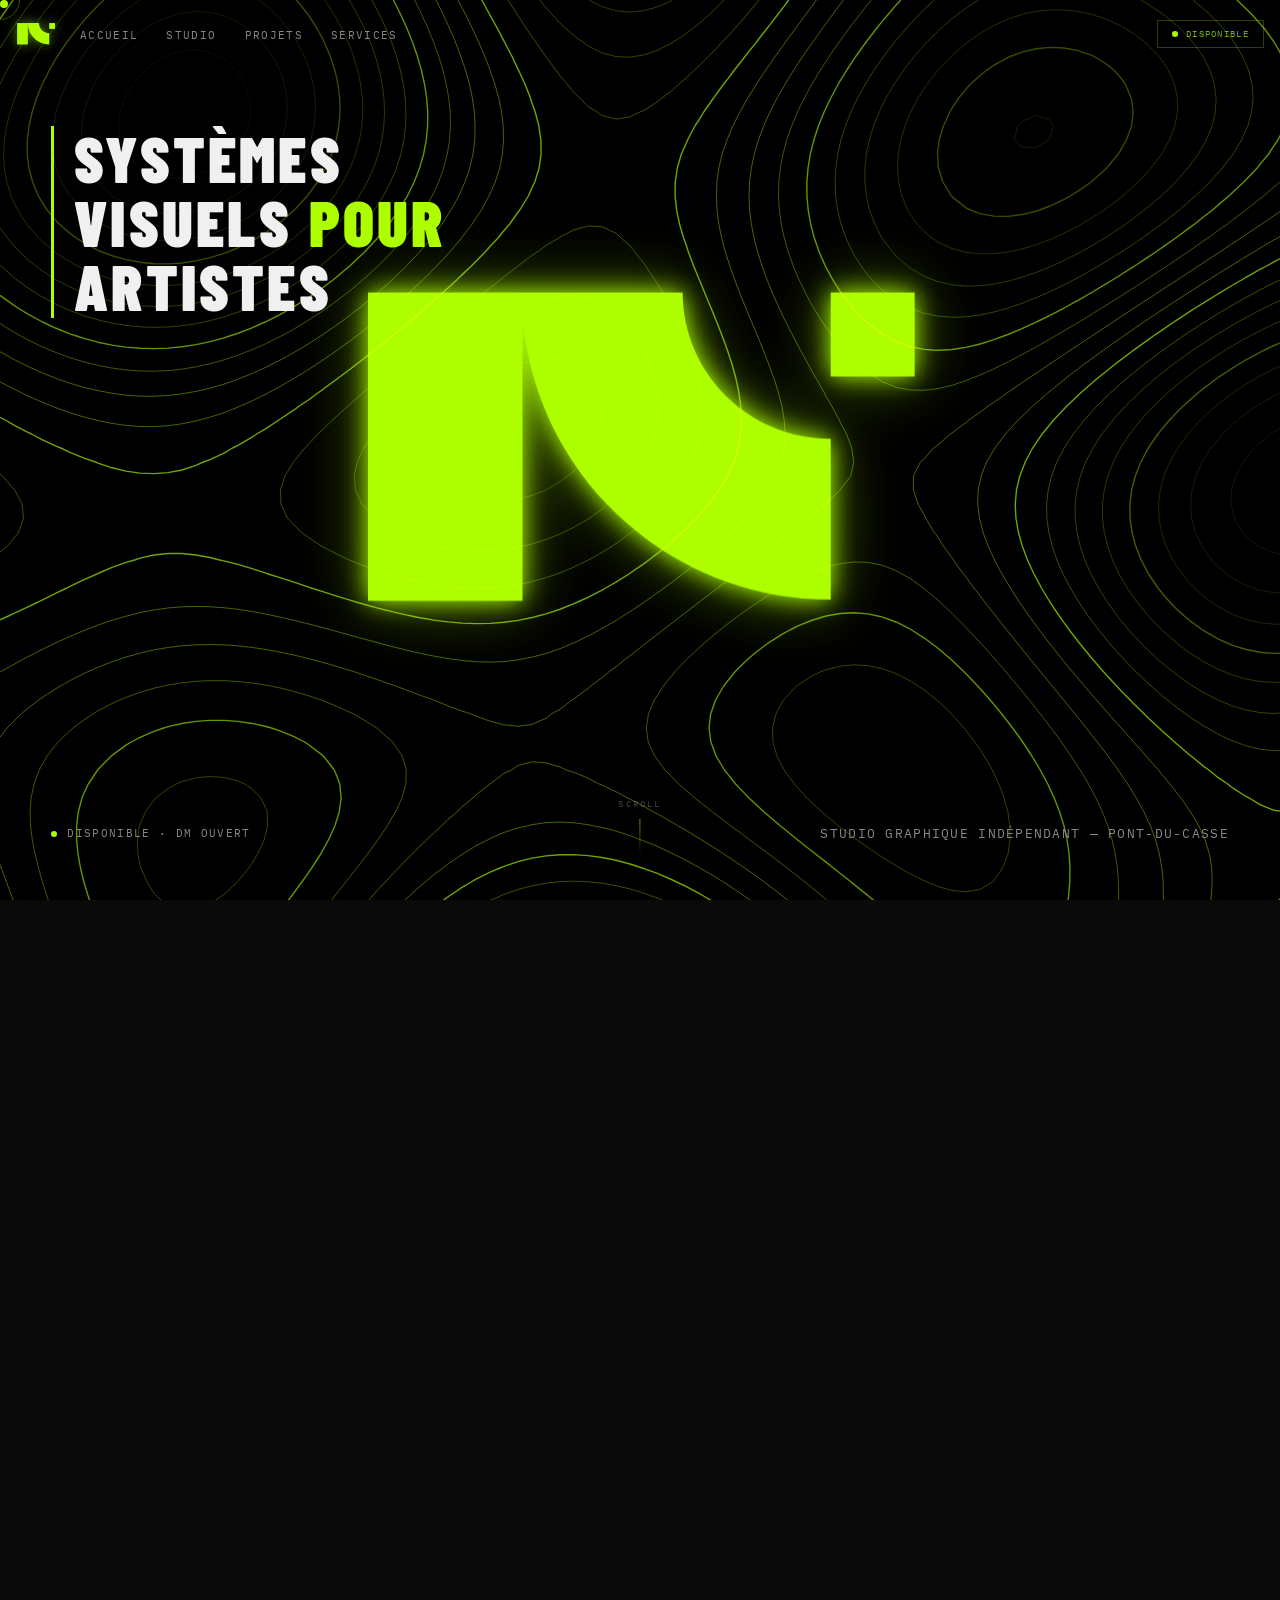
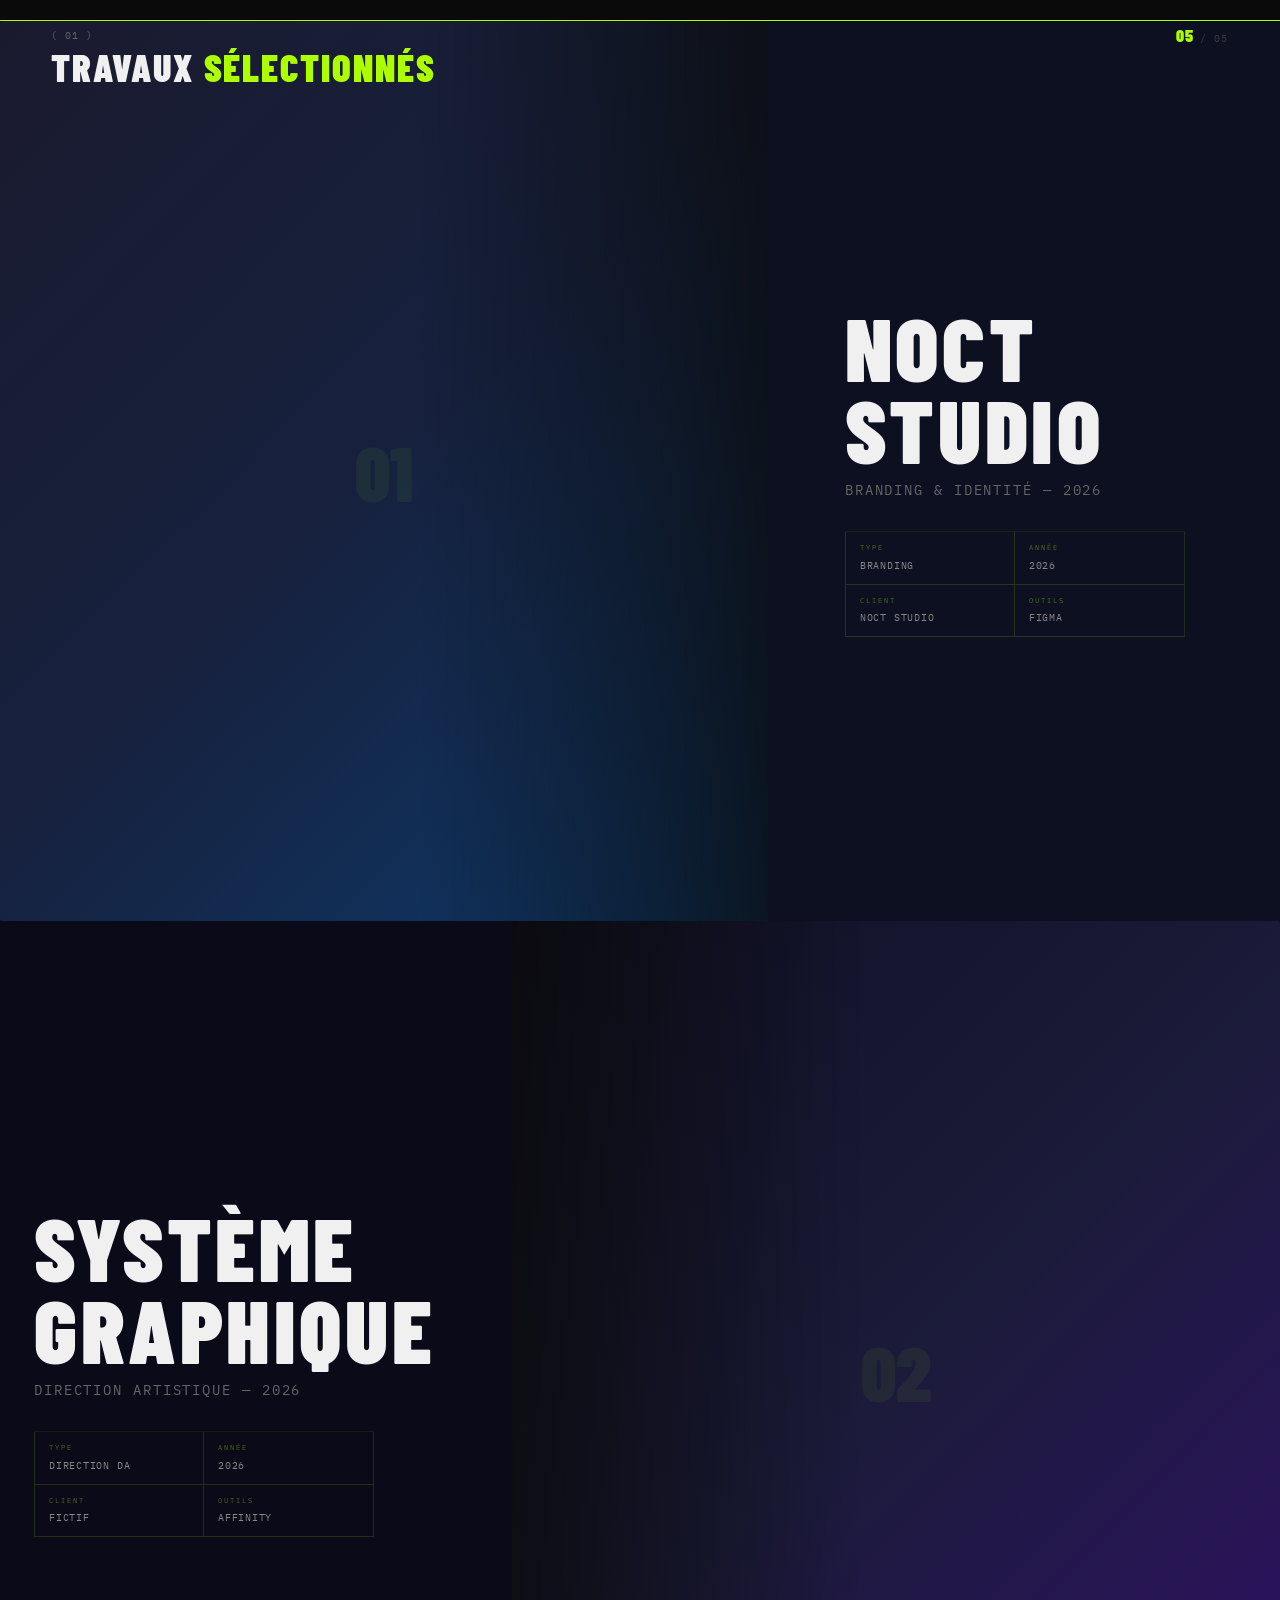
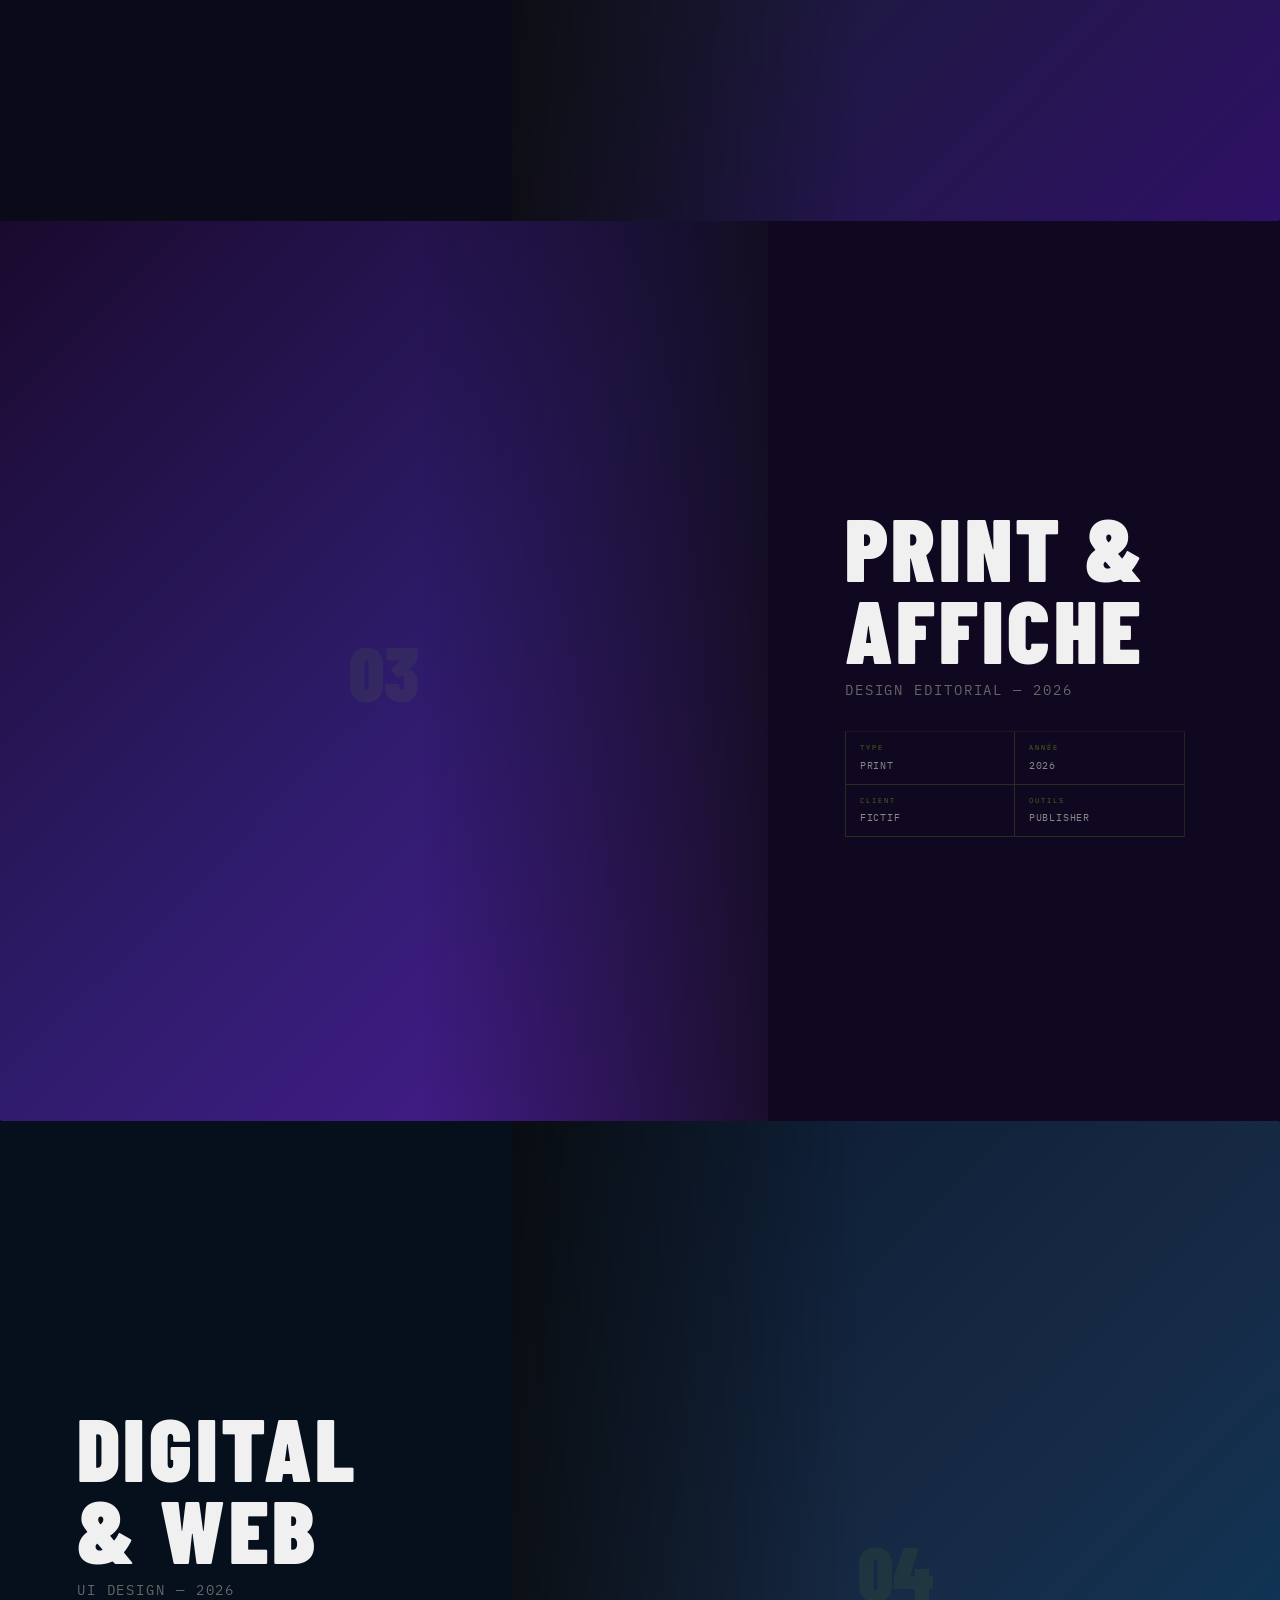
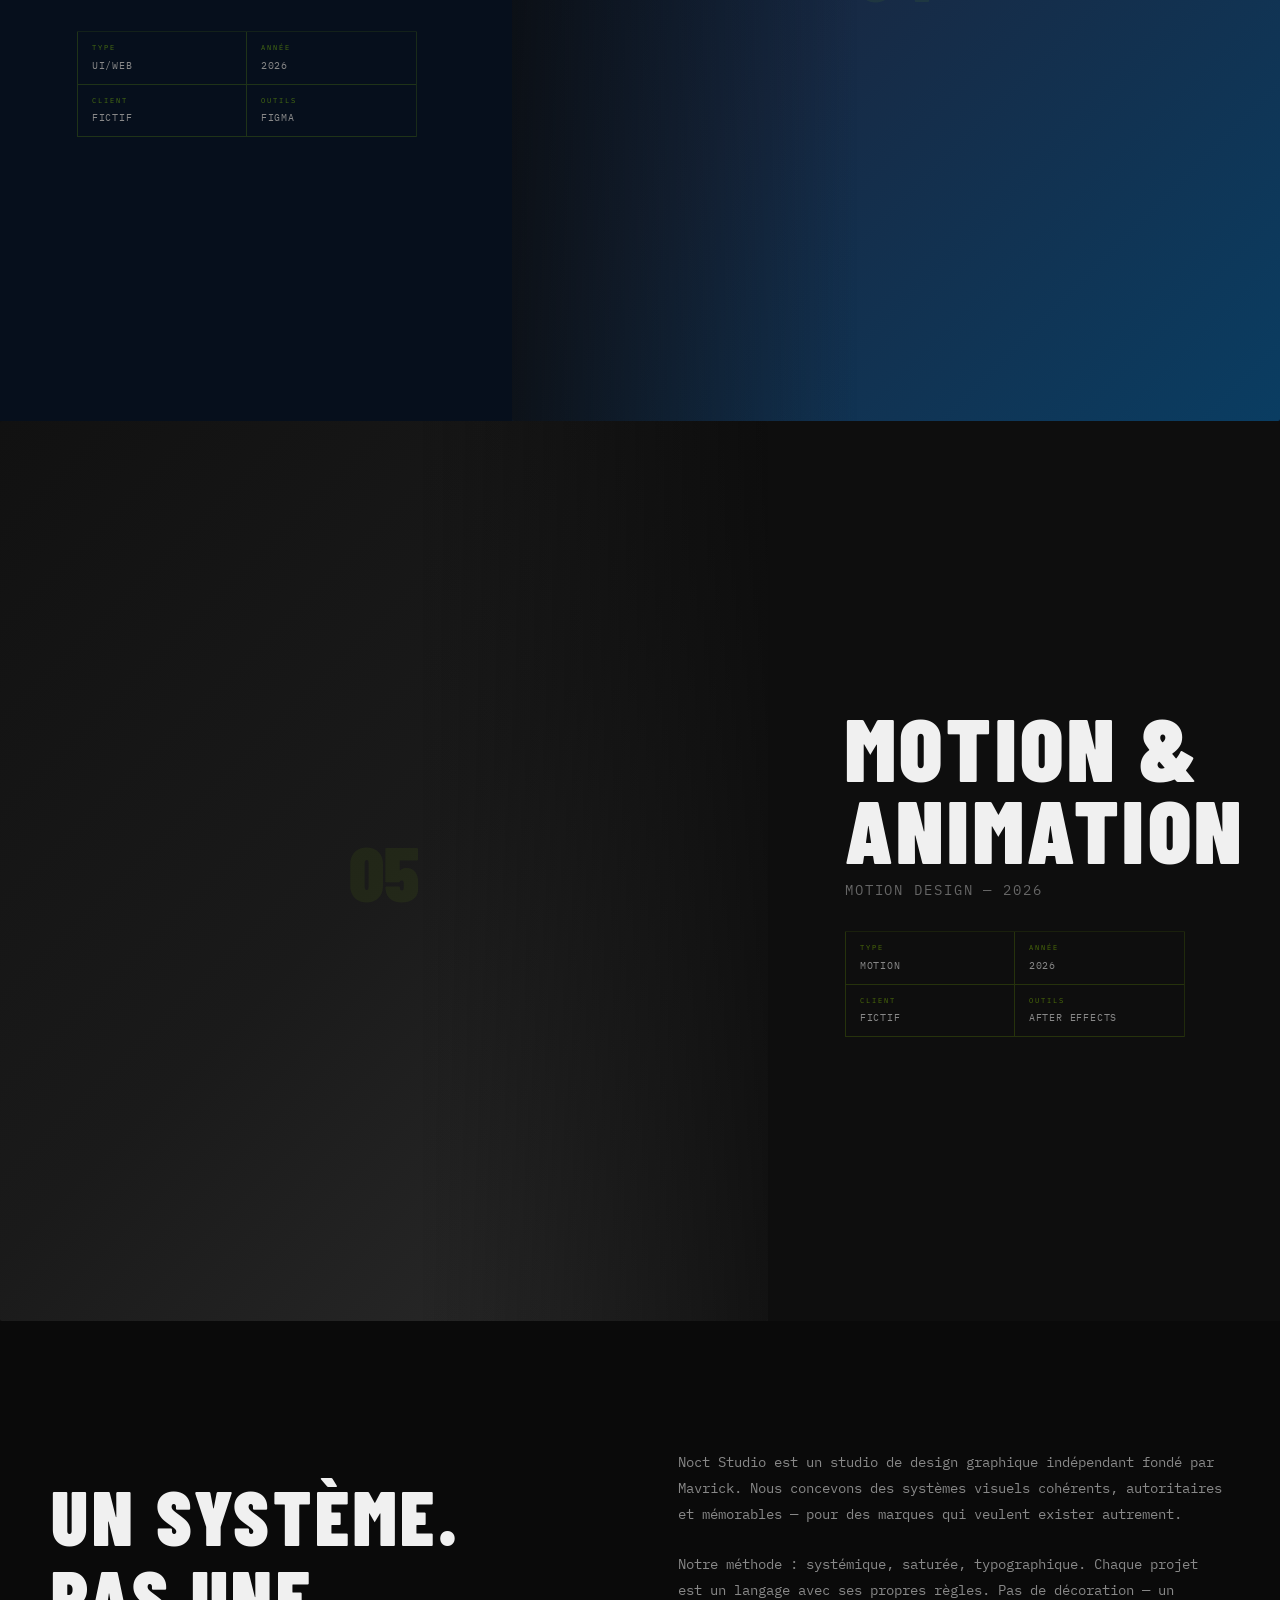
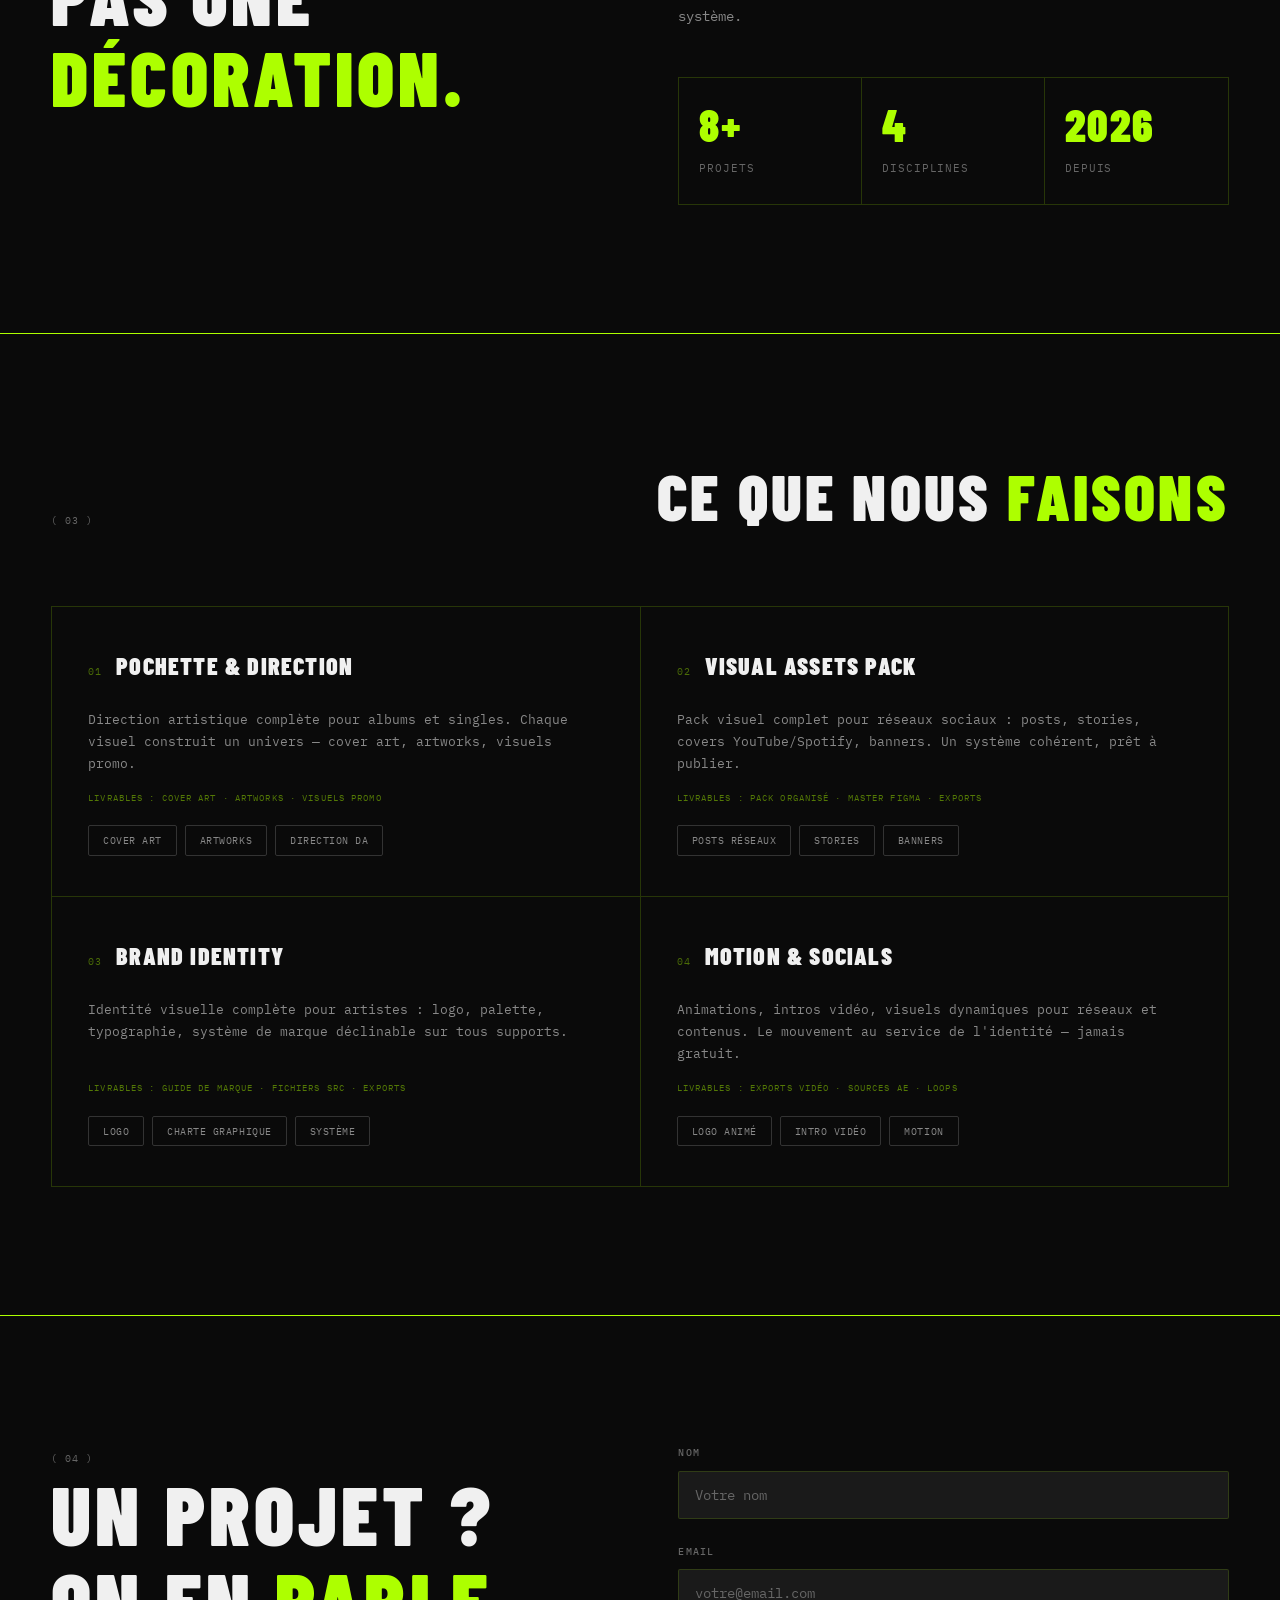
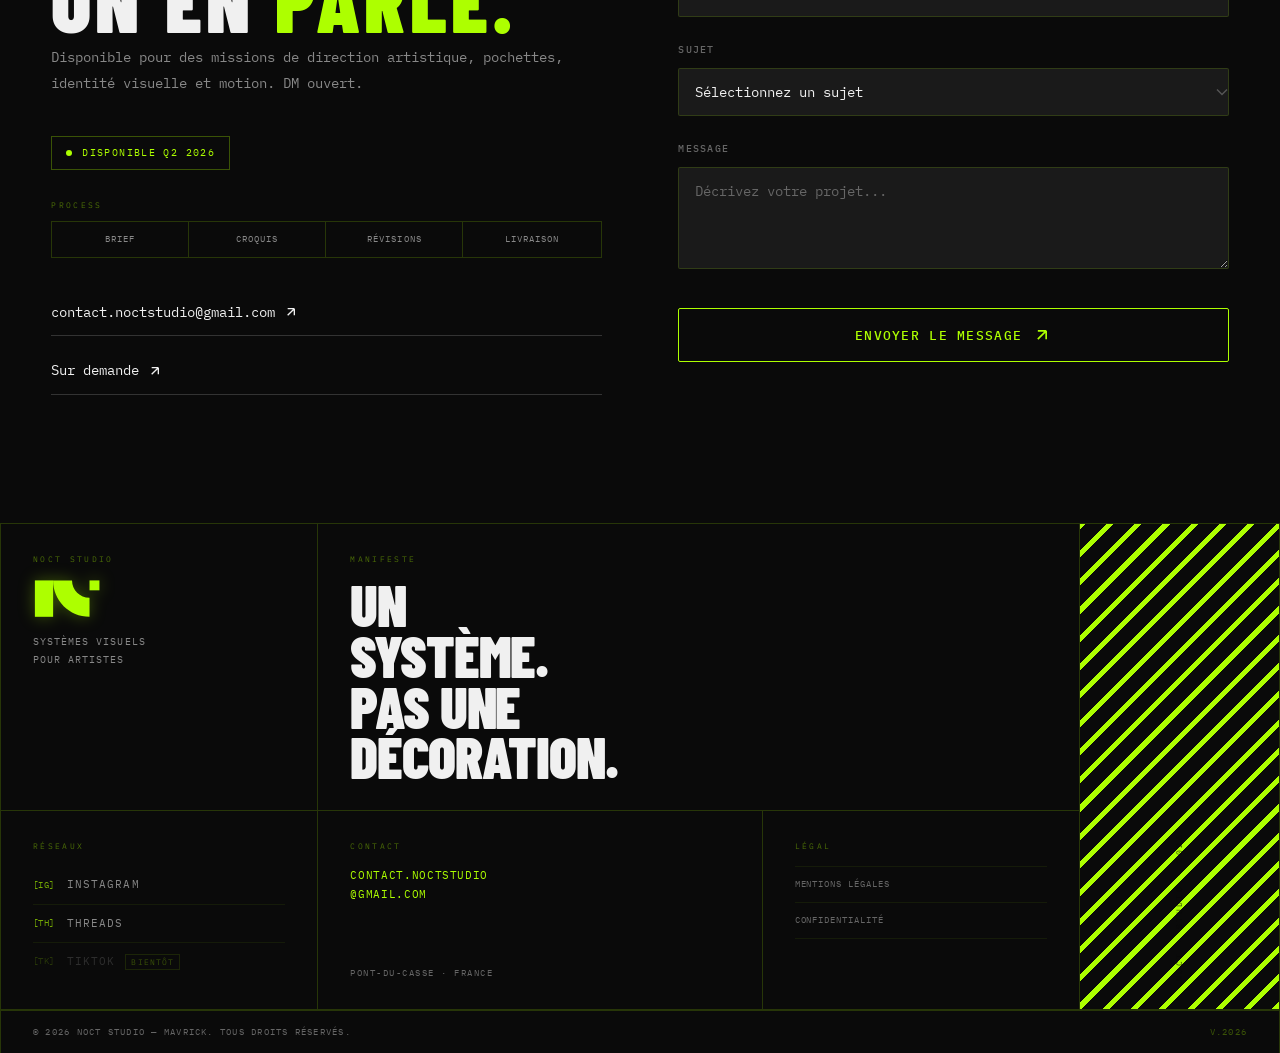
==== commit 5337375d: "feat: grille-système sur toutes les sections — Works meta, Services 2x2, About stats, Contact proces" ====
--- a/index.html
+++ b/index.html
@@ -46,6 +46,10 @@
                         <li><a href="#services" class="nav-link" data-nav-anim>Services</a></li>
                     </ul>
                 </div>
+                <div class="nav-badge" data-nav-anim>
+                    <span class="nav-badge-dot"></span>
+                    <span>DISPONIBLE</span>
+                </div>
                 <div class="mobile-content" data-nav-anim>
                     <button class="nav-menu" id="navMenu" aria-label="Menu">
                         <span class="nav-menu-line"></span>
@@ -64,6 +68,8 @@
         <div class="hero-inner">
             <canvas id="topo"></canvas>
 
+            <h1 class="hero-title" data-animate="fade-up">SYSTÈMES<br>VISUELS <em>POUR</em><br>ARTISTES</h1>
+
             <svg id="heroLogoSvg" class="hero-logo-svg" viewBox="900 750 1700 1000" xmlns="http://www.w3.org/2000/svg">
                 <rect x="947.266" y="785.229" width="455.854" height="909.858" fill="#ADFF00"/>
                 <rect x="2312.851" y="785.229" width="247.757" height="247.757" fill="#ADFF00"/>
@@ -110,6 +116,12 @@
                 <div class="project-info">
                     <h3 class="project-name">Noct Studio</h3>
                     <span class="project-cat">Branding &amp; Identité — 2026</span>
+                    <div class="project-meta-grid">
+                        <div class="project-meta-cell"><span class="project-meta-label">TYPE</span><span class="project-meta-value">Branding</span></div>
+                        <div class="project-meta-cell"><span class="project-meta-label">ANNÉE</span><span class="project-meta-value">2026</span></div>
+                        <div class="project-meta-cell"><span class="project-meta-label">CLIENT</span><span class="project-meta-value">Noct Studio</span></div>
+                        <div class="project-meta-cell"><span class="project-meta-label">OUTILS</span><span class="project-meta-value">Figma</span></div>
+                    </div>
                 </div>
                 <div class="project-accent-line"></div>
             </a>
@@ -124,6 +136,12 @@
                 <div class="project-info">
                     <h3 class="project-name">Système Graphique</h3>
                     <span class="project-cat">Direction Artistique — 2026</span>
+                    <div class="project-meta-grid">
+                        <div class="project-meta-cell"><span class="project-meta-label">TYPE</span><span class="project-meta-value">Direction DA</span></div>
+                        <div class="project-meta-cell"><span class="project-meta-label">ANNÉE</span><span class="project-meta-value">2026</span></div>
+                        <div class="project-meta-cell"><span class="project-meta-label">CLIENT</span><span class="project-meta-value">Fictif</span></div>
+                        <div class="project-meta-cell"><span class="project-meta-label">OUTILS</span><span class="project-meta-value">Affinity</span></div>
+                    </div>
                 </div>
                 <div class="project-accent-line"></div>
             </a>
@@ -138,6 +156,12 @@
                 <div class="project-info">
                     <h3 class="project-name">Print &amp; Affiche</h3>
                     <span class="project-cat">Design Editorial — 2026</span>
+                    <div class="project-meta-grid">
+                        <div class="project-meta-cell"><span class="project-meta-label">TYPE</span><span class="project-meta-value">Print</span></div>
+                        <div class="project-meta-cell"><span class="project-meta-label">ANNÉE</span><span class="project-meta-value">2026</span></div>
+                        <div class="project-meta-cell"><span class="project-meta-label">CLIENT</span><span class="project-meta-value">Fictif</span></div>
+                        <div class="project-meta-cell"><span class="project-meta-label">OUTILS</span><span class="project-meta-value">Publisher</span></div>
+                    </div>
                 </div>
                 <div class="project-accent-line"></div>
             </a>
@@ -152,6 +176,12 @@
                 <div class="project-info">
                     <h3 class="project-name">Digital &amp; Web</h3>
                     <span class="project-cat">UI Design — 2026</span>
+                    <div class="project-meta-grid">
+                        <div class="project-meta-cell"><span class="project-meta-label">TYPE</span><span class="project-meta-value">UI/Web</span></div>
+                        <div class="project-meta-cell"><span class="project-meta-label">ANNÉE</span><span class="project-meta-value">2026</span></div>
+                        <div class="project-meta-cell"><span class="project-meta-label">CLIENT</span><span class="project-meta-value">Fictif</span></div>
+                        <div class="project-meta-cell"><span class="project-meta-label">OUTILS</span><span class="project-meta-value">Figma</span></div>
+                    </div>
                 </div>
                 <div class="project-accent-line"></div>
             </a>
@@ -166,6 +196,12 @@
                 <div class="project-info">
                     <h3 class="project-name">Motion &amp; Animation</h3>
                     <span class="project-cat">Motion Design — 2026</span>
+                    <div class="project-meta-grid">
+                        <div class="project-meta-cell"><span class="project-meta-label">TYPE</span><span class="project-meta-value">Motion</span></div>
+                        <div class="project-meta-cell"><span class="project-meta-label">ANNÉE</span><span class="project-meta-value">2026</span></div>
+                        <div class="project-meta-cell"><span class="project-meta-label">CLIENT</span><span class="project-meta-value">Fictif</span></div>
+                        <div class="project-meta-cell"><span class="project-meta-label">OUTILS</span><span class="project-meta-value">After Effects</span></div>
+                    </div>
                 </div>
                 <div class="project-accent-line"></div>
             </a>
@@ -202,16 +238,16 @@
                     </p>
                     <div class="about-stats" data-animate="fade-up">
                         <div class="about-stat">
-                            <span class="about-stat-num">100%</span>
-                            <span class="about-stat-label">Indépendant</span>
+                            <span class="about-stat-num">8+</span>
+                            <span class="about-stat-label">Projets</span>
+                        </div>
+                        <div class="about-stat">
+                            <span class="about-stat-num">4</span>
+                            <span class="about-stat-label">Disciplines</span>
                         </div>
                         <div class="about-stat">
                             <span class="about-stat-num">2026</span>
-                            <span class="about-stat-label">Fondation</span>
-                        </div>
-                        <div class="about-stat">
-                            <span class="about-stat-num">47</span>
-                            <span class="about-stat-label">Pont-du-Casse</span>
+                            <span class="about-stat-label">Depuis</span>
                         </div>
                     </div>
                 </div>
@@ -231,54 +267,58 @@
 
             <div class="services-list">
                 <div class="service" data-animate="fade-up">
-                    <span class="service-num">01</span>
-                    <div class="service-content">
-                        <h3 class="service-title">Logo & Branding</h3>
-                        <p class="service-desc">Conception d'identités visuelles fortes et de systèmes de marque cohérents. Glyphe, palette, typographie, déclinaisons — tout est pensé comme un langage.</p>
-                    </div>
+                    <div class="service-header">
+                        <span class="service-num">01</span>
+                        <h3 class="service-title">Pochette &amp; Direction</h3>
+                    </div>
+                    <p class="service-desc">Direction artistique complète pour albums et singles. Chaque visuel construit un univers — cover art, artworks, visuels promo.</p>
+                    <span class="service-livrables">LIVRABLES : Cover art · Artworks · Visuels promo</span>
+                    <div class="service-tags">
+                        <span>Cover art</span>
+                        <span>Artworks</span>
+                        <span>Direction DA</span>
+                    </div>
+                </div>
+
+                <div class="service" data-animate="fade-up">
+                    <div class="service-header">
+                        <span class="service-num">02</span>
+                        <h3 class="service-title">Visual Assets Pack</h3>
+                    </div>
+                    <p class="service-desc">Pack visuel complet pour réseaux sociaux : posts, stories, covers YouTube/Spotify, banners. Un système cohérent, prêt à publier.</p>
+                    <span class="service-livrables">LIVRABLES : Pack organisé · Master Figma · Exports</span>
+                    <div class="service-tags">
+                        <span>Posts réseaux</span>
+                        <span>Stories</span>
+                        <span>Banners</span>
+                    </div>
+                </div>
+
+                <div class="service" data-animate="fade-up">
+                    <div class="service-header">
+                        <span class="service-num">03</span>
+                        <h3 class="service-title">Brand Identity</h3>
+                    </div>
+                    <p class="service-desc">Identité visuelle complète pour artistes : logo, palette, typographie, système de marque déclinable sur tous supports.</p>
+                    <span class="service-livrables">LIVRABLES : Guide de marque · Fichiers src · Exports</span>
                     <div class="service-tags">
                         <span>Logo</span>
                         <span>Charte graphique</span>
-                        <span>Système de marque</span>
+                        <span>Système</span>
                     </div>
                 </div>
 
                 <div class="service" data-animate="fade-up">
-                    <span class="service-num">02</span>
-                    <div class="service-content">
-                        <h3 class="service-title">Affiche & Print</h3>
-                        <p class="service-desc">Compositions typographiques denses, affiches événementielles, flyers et supports imprimés. Chaque format est traité comme une surface de communication maximale.</p>
-                    </div>
-                    <div class="service-tags">
-                        <span>Affiche</span>
-                        <span>Flyer</span>
-                        <span>Editorial</span>
-                    </div>
-                </div>
-
-                <div class="service" data-animate="fade-up">
-                    <span class="service-num">03</span>
-                    <div class="service-content">
-                        <h3 class="service-title">Web & Digital</h3>
-                        <p class="service-desc">Sites vitrines, portfolios et interfaces digitales dans la direction artistique du studio. Design d'abord, développement au service de l'identité.</p>
-                    </div>
-                    <div class="service-tags">
-                        <span>Site web</span>
-                        <span>UI Design</span>
-                        <span>Direction artistique</span>
-                    </div>
-                </div>
-
-                <div class="service" data-animate="fade-up">
-                    <span class="service-num">04</span>
-                    <div class="service-content">
-                        <h3 class="service-title">Motion & Animation</h3>
-                        <p class="service-desc">Animation de logo, motion design pour réseaux sociaux et contenu vidéo. Le mouvement au service de la marque — jamais gratuit.</p>
-                    </div>
+                    <div class="service-header">
+                        <span class="service-num">04</span>
+                        <h3 class="service-title">Motion &amp; Socials</h3>
+                    </div>
+                    <p class="service-desc">Animations, intros vidéo, visuels dynamiques pour réseaux et contenus. Le mouvement au service de l'identité — jamais gratuit.</p>
+                    <span class="service-livrables">LIVRABLES : Exports vidéo · Sources AE · Loops</span>
                     <div class="service-tags">
                         <span>Logo animé</span>
+                        <span>Intro vidéo</span>
                         <span>Motion</span>
-                        <span>Réseaux sociaux</span>
                     </div>
                 </div>
             </div>
@@ -295,12 +335,25 @@
                         Un projet ?<br>On en <em>parle.</em>
                     </h2>
                     <p class="contact-text" data-animate="fade-up">
-                        Disponible pour des missions de branding, print,
-                        web et motion. DM ouvert.
+                        Disponible pour des missions de direction artistique,
+                        pochettes, identité visuelle et motion. DM ouvert.
                     </p>
+                    <div class="contact-availability" data-animate="fade-up">
+                        <span class="contact-avail-dot"></span>
+                        <span>DISPONIBLE Q2 2026</span>
+                    </div>
+                    <div class="contact-process" data-animate="fade-up">
+                        <span class="contact-process-label">PROCESS</span>
+                        <div class="contact-process-grid">
+                            <div class="contact-process-cell">BRIEF</div>
+                            <div class="contact-process-cell">CROQUIS</div>
+                            <div class="contact-process-cell">RÉVISIONS</div>
+                            <div class="contact-process-cell">LIVRAISON</div>
+                        </div>
+                    </div>
                     <div class="contact-details" data-animate="fade-up">
-                        <a href="mailto:contact@noct.studio" class="contact-detail">
-                            contact@noct.studio
+                        <a href="mailto:contact.noctstudio@gmail.com" class="contact-detail">
+                            contact.noctstudio@gmail.com
                             <svg width="16" height="16" viewBox="0 0 24 24" fill="none" stroke="currentColor" stroke-width="2">
                                 <path d="M7 17L17 7M17 7H7M17 7V17"/>
                             </svg>
@@ -327,10 +380,10 @@
                             <label class="form-label">Sujet</label>
                             <select class="form-input form-select">
                                 <option value="">Sélectionnez un sujet</option>
-                                <option value="branding">Branding & Logo</option>
-                                <option value="print">Affiche & Print</option>
-                                <option value="web">Web & Digital</option>
-                                <option value="motion">Motion & Animation</option>
+                                <option value="pochette">Pochette & Direction</option>
+                                <option value="assets">Visual Assets Pack</option>
+                                <option value="brand">Brand Identity</option>
+                                <option value="motion">Motion & Socials</option>
                                 <option value="other">Autre</option>
                             </select>
                         </div>
--- a/style.css
+++ b/style.css
@@ -349,6 +349,28 @@
 
 .mobile-content[data-nav-anim] { animation-delay: 0.5s; }
 
+.nav-badge {
+    display: flex;
+    align-items: center;
+    gap: 8px;
+    padding: 6px 14px;
+    border: 1px solid rgba(173, 255, 0, 0.25);
+    font-family: var(--font-body);
+    font-size: 0.58rem;
+    color: rgba(173, 255, 0, 0.7);
+    letter-spacing: 0.14em;
+    text-transform: uppercase;
+}
+
+.nav-badge-dot {
+    width: 6px;
+    height: 6px;
+    border-radius: 50%;
+    background: var(--accent);
+    flex-shrink: 0;
+    animation: blink 2s ease-in-out infinite;
+}
+
 @keyframes navFadeIn {
     to {
         opacity: 1;
@@ -538,14 +560,21 @@
 }
 
 .hero-title {
+    position: absolute;
+    top: clamp(90px, 14vh, 130px);
+    left: clamp(24px, 4vw, 80px);
+    z-index: 6;
     font-family: var(--font-display);
-    font-size: clamp(2.8rem, 7vw, 5.5rem);
+    font-size: clamp(2rem, 5vw, 4rem);
     font-weight: 900;
     line-height: 1.0;
     color: var(--white);
     letter-spacing: 0.05em;
     text-transform: uppercase;
-    margin-bottom: 24px;
+    border-left: 3px solid var(--accent);
+    padding-left: 20px;
+    max-width: 38vw;
+    pointer-events: none;
 }
 
 .hero-title em {
@@ -767,10 +796,18 @@
 .about-stats {
     display: grid;
     grid-template-columns: repeat(3, 1fr);
-    gap: 24px;
+    gap: 0;
     margin-top: 48px;
-    padding-top: 48px;
-    border-top: 1px solid var(--accent);
+    border: 1px solid rgba(173, 255, 0, 0.18);
+}
+
+.about-stat {
+    padding: 24px 20px;
+    border-right: 1px solid rgba(173, 255, 0, 0.18);
+}
+
+.about-stat:last-child {
+    border-right: none;
 }
 
 .about-stat-num {
@@ -796,18 +833,20 @@
    SERVICES
    ============================================ */
 .services-list {
+    display: grid;
+    grid-template-columns: 1fr 1fr;
+    border-top: 1px solid rgba(173, 255, 0, 0.18);
+    border-left: 1px solid rgba(173, 255, 0, 0.18);
+}
+
+.service {
     display: flex;
     flex-direction: column;
-}
-
-.service {
-    display: grid;
-    grid-template-columns: 60px 1fr auto;
-    gap: 32px;
-    align-items: start;
-    padding: 40px 0;
-    border-bottom: 1px solid rgba(173, 255, 0, 0.2);
-    transition: all 0.4s var(--ease), padding-left 0.3s ease;
+    gap: 16px;
+    padding: 40px 36px;
+    border-right: 1px solid rgba(173, 255, 0, 0.18);
+    border-bottom: 1px solid rgba(173, 255, 0, 0.18);
+    transition: background 0.3s var(--ease);
     position: relative;
     overflow: hidden;
 }
@@ -822,28 +861,30 @@
     background: var(--accent);
     transform: scaleY(0);
     transform-origin: bottom;
-    transition: transform 0.3s ease;
+    transition: transform 0.4s var(--ease);
 }
 
 .service:hover::before {
     transform: scaleY(1);
 }
 
-.service:first-child {
-    border-top: 1px solid rgba(173, 255, 0, 0.2);
-}
-
 .service:hover {
-    padding-left: 24px;
-    border-bottom: 1px solid var(--accent);
+    background: rgba(173, 255, 0, 0.025);
+}
+
+.service-header {
+    display: flex;
+    align-items: baseline;
+    gap: 14px;
 }
 
 .service-num {
     font-family: var(--font-body);
-    font-size: 0.7rem;
+    font-size: 0.65rem;
     font-weight: 400;
-    color: var(--gray-3);
+    color: rgba(173, 255, 0, 0.4);
     letter-spacing: 0.1em;
+    flex-shrink: 0;
 }
 
 .service-title {
@@ -869,11 +910,20 @@
     max-width: 480px;
 }
 
+.service-livrables {
+    font-family: var(--font-body);
+    font-size: 0.58rem;
+    color: rgba(173, 255, 0, 0.45);
+    letter-spacing: 0.12em;
+    text-transform: uppercase;
+    margin-top: auto;
+}
+
 .service-tags {
     display: flex;
     flex-wrap: wrap;
     gap: 8px;
-    justify-content: flex-end;
+    justify-content: flex-start;
     padding-top: 4px;
 }
 
@@ -911,6 +961,64 @@
     color: var(--gray-4);
     line-height: 1.8;
     margin-bottom: 40px;
+}
+
+.contact-availability {
+    display: inline-flex;
+    align-items: center;
+    gap: 10px;
+    font-family: var(--font-body);
+    font-size: 0.62rem;
+    color: var(--accent);
+    letter-spacing: 0.14em;
+    text-transform: uppercase;
+    padding: 8px 14px;
+    border: 1px solid rgba(173, 255, 0, 0.3);
+    margin-bottom: 28px;
+}
+
+.contact-avail-dot {
+    width: 6px;
+    height: 6px;
+    border-radius: 50%;
+    background: var(--accent);
+    flex-shrink: 0;
+    animation: blink 2s ease-in-out infinite;
+}
+
+.contact-process {
+    margin-bottom: 32px;
+}
+
+.contact-process-label {
+    display: block;
+    font-family: var(--font-body);
+    font-size: 0.52rem;
+    color: rgba(173, 255, 0, 0.4);
+    letter-spacing: 0.28em;
+    text-transform: uppercase;
+    margin-bottom: 10px;
+}
+
+.contact-process-grid {
+    display: grid;
+    grid-template-columns: repeat(4, 1fr);
+    border: 1px solid rgba(173, 255, 0, 0.18);
+}
+
+.contact-process-cell {
+    padding: 10px 8px;
+    font-family: var(--font-body);
+    font-size: 0.55rem;
+    color: var(--gray-4);
+    letter-spacing: 0.12em;
+    text-transform: uppercase;
+    text-align: center;
+    border-right: 1px solid rgba(173, 255, 0, 0.18);
+}
+
+.contact-process-cell:last-child {
+    border-right: none;
 }
 
 .contact-details {
@@ -1554,6 +1662,56 @@
     box-shadow: 0 0 12px rgba(123, 47, 255, 0.6), 0 0 24px rgba(123, 47, 255, 0.2);
 }
 
+/* Project metadata micro-grid */
+.project-meta-grid {
+    display: grid;
+    grid-template-columns: repeat(2, 1fr);
+    border: 1px solid rgba(173, 255, 0, 0.15);
+    margin-top: 20px;
+    width: clamp(200px, 30vw, 340px);
+    clip-path: inset(110% 0 0 0);
+    transform: translateY(8px);
+    transition: clip-path 900ms 300ms var(--ease), transform 500ms 300ms var(--ease);
+}
+
+.project.in-view .project-meta-grid {
+    clip-path: inset(0% 0 -15% 0);
+    transform: translateY(0);
+}
+
+.project-meta-cell {
+    padding: 10px 14px;
+    border-right: 1px solid rgba(173, 255, 0, 0.15);
+    border-bottom: 1px solid rgba(173, 255, 0, 0.15);
+    display: flex;
+    flex-direction: column;
+    gap: 4px;
+}
+
+.project-meta-cell:nth-child(2n) {
+    border-right: none;
+}
+
+.project-meta-cell:nth-child(n+3) {
+    border-bottom: none;
+}
+
+.project-meta-label {
+    font-family: var(--font-body);
+    font-size: 0.45rem;
+    color: rgba(173, 255, 0, 0.4);
+    letter-spacing: 0.28em;
+    text-transform: uppercase;
+}
+
+.project-meta-value {
+    font-family: var(--font-body);
+    font-size: 0.62rem;
+    color: var(--gray-4);
+    letter-spacing: 0.08em;
+    text-transform: uppercase;
+}
+
 /* Number label inside the image (already existed, keep subtle) */
 .project-img-label {
     font-family: var(--font-display);
@@ -1652,14 +1810,12 @@
         gap: 48px;
     }
 
-    .service {
-        grid-template-columns: 40px 1fr;
-        gap: 20px;
-    }
-
-    .service-tags {
-        grid-column: 2;
-        justify-content: flex-start;
+    .services-list {
+        grid-template-columns: 1fr;
+    }
+
+    .hero-title {
+        max-width: 55vw;
     }
 }
 
@@ -1805,14 +1961,42 @@
     }
 
     .service {
+        padding: 28px 20px;
+    }
+
+    .services-list {
         grid-template-columns: 1fr;
-        gap: 12px;
-        padding: 28px 0;
-    }
-
-    .service-num { display: none; }
-
-    .service:hover { padding-left: 0; }
+    }
+
+    .hero-title {
+        font-size: clamp(1.5rem, 6vw, 2.5rem);
+        max-width: 65vw;
+    }
+
+    .nav-badge { display: none; }
+
+    .project-meta-grid {
+        width: 100%;
+        clip-path: none;
+        transform: none;
+    }
+
+    .contact-process-grid {
+        grid-template-columns: repeat(2, 1fr);
+    }
+
+    .contact-process-cell:nth-child(2) {
+        border-right: none;
+    }
+
+    .contact-process-cell:nth-child(3) {
+        border-top: 1px solid rgba(173, 255, 0, 0.18);
+    }
+
+    .contact-process-cell:nth-child(4) {
+        border-top: 1px solid rgba(173, 255, 0, 0.18);
+        border-right: none;
+    }
 
     /* Footer — layout tablette */
     .footer-grid {
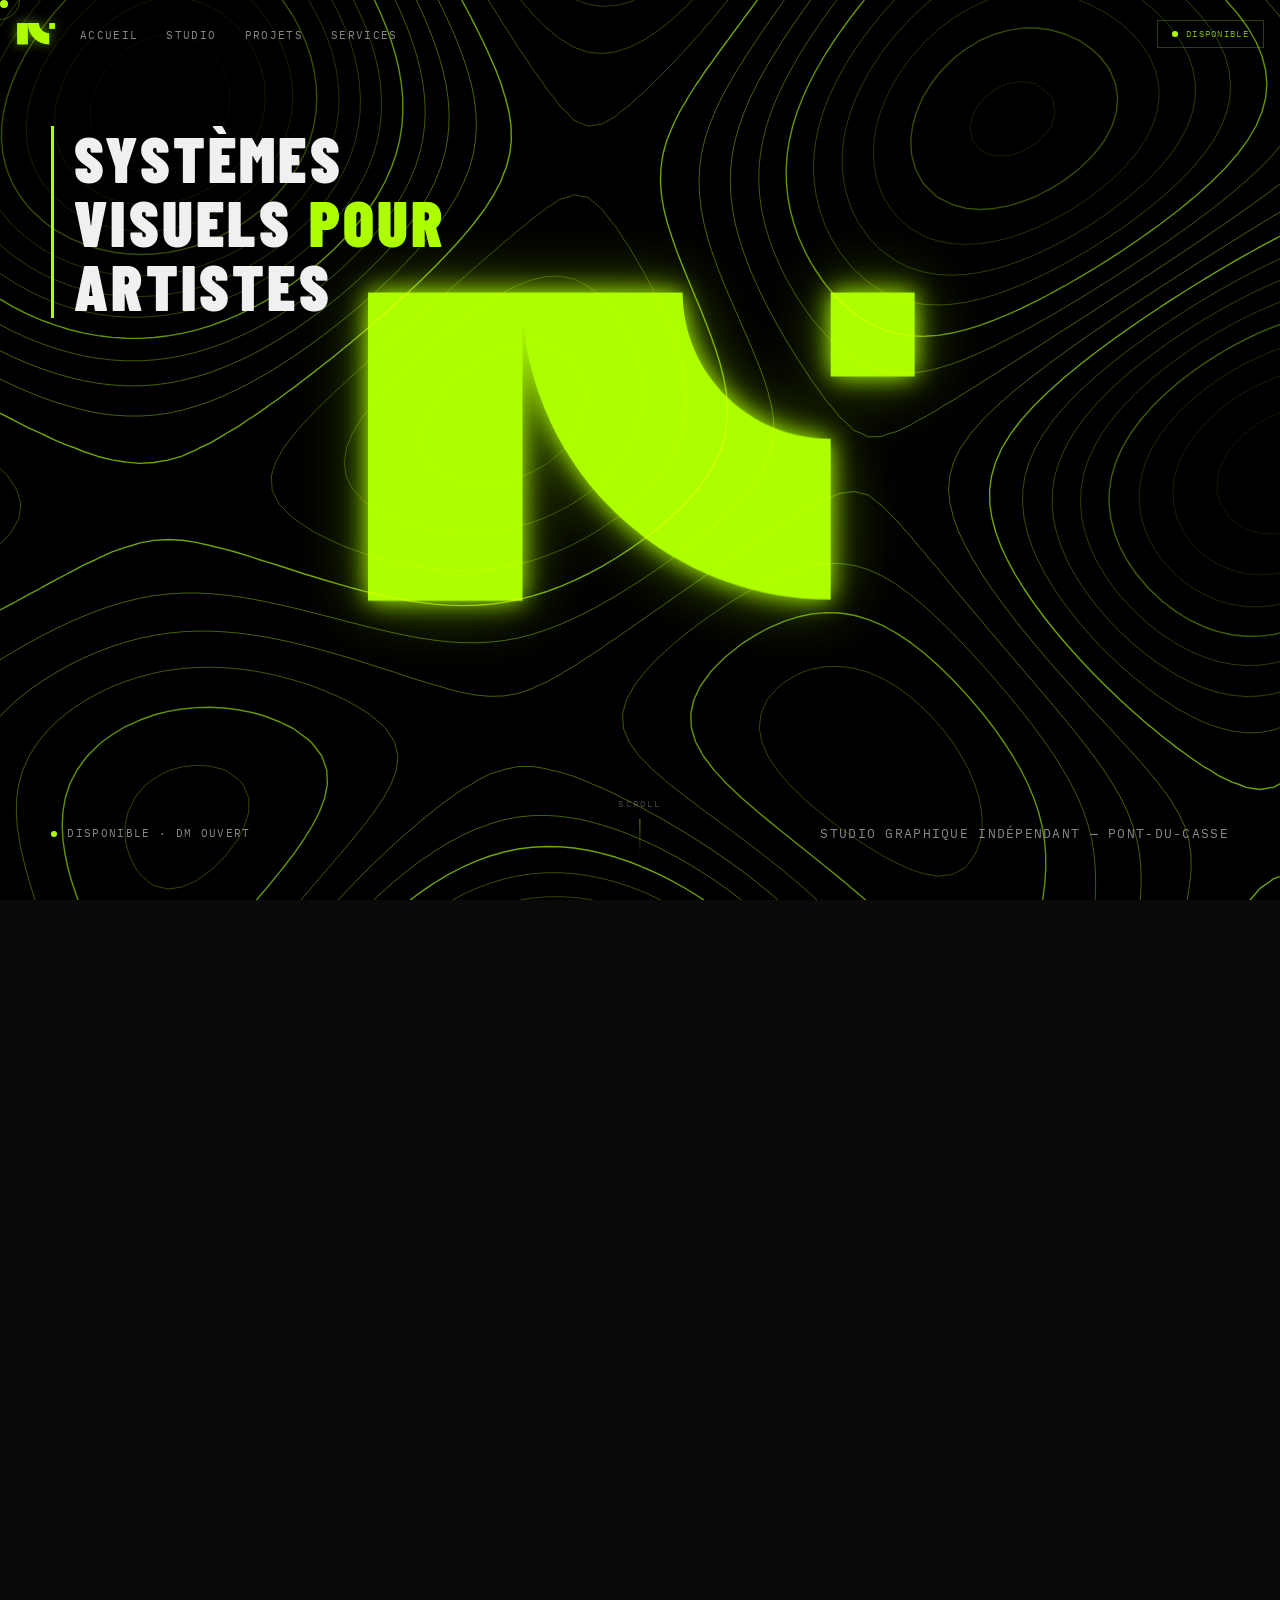
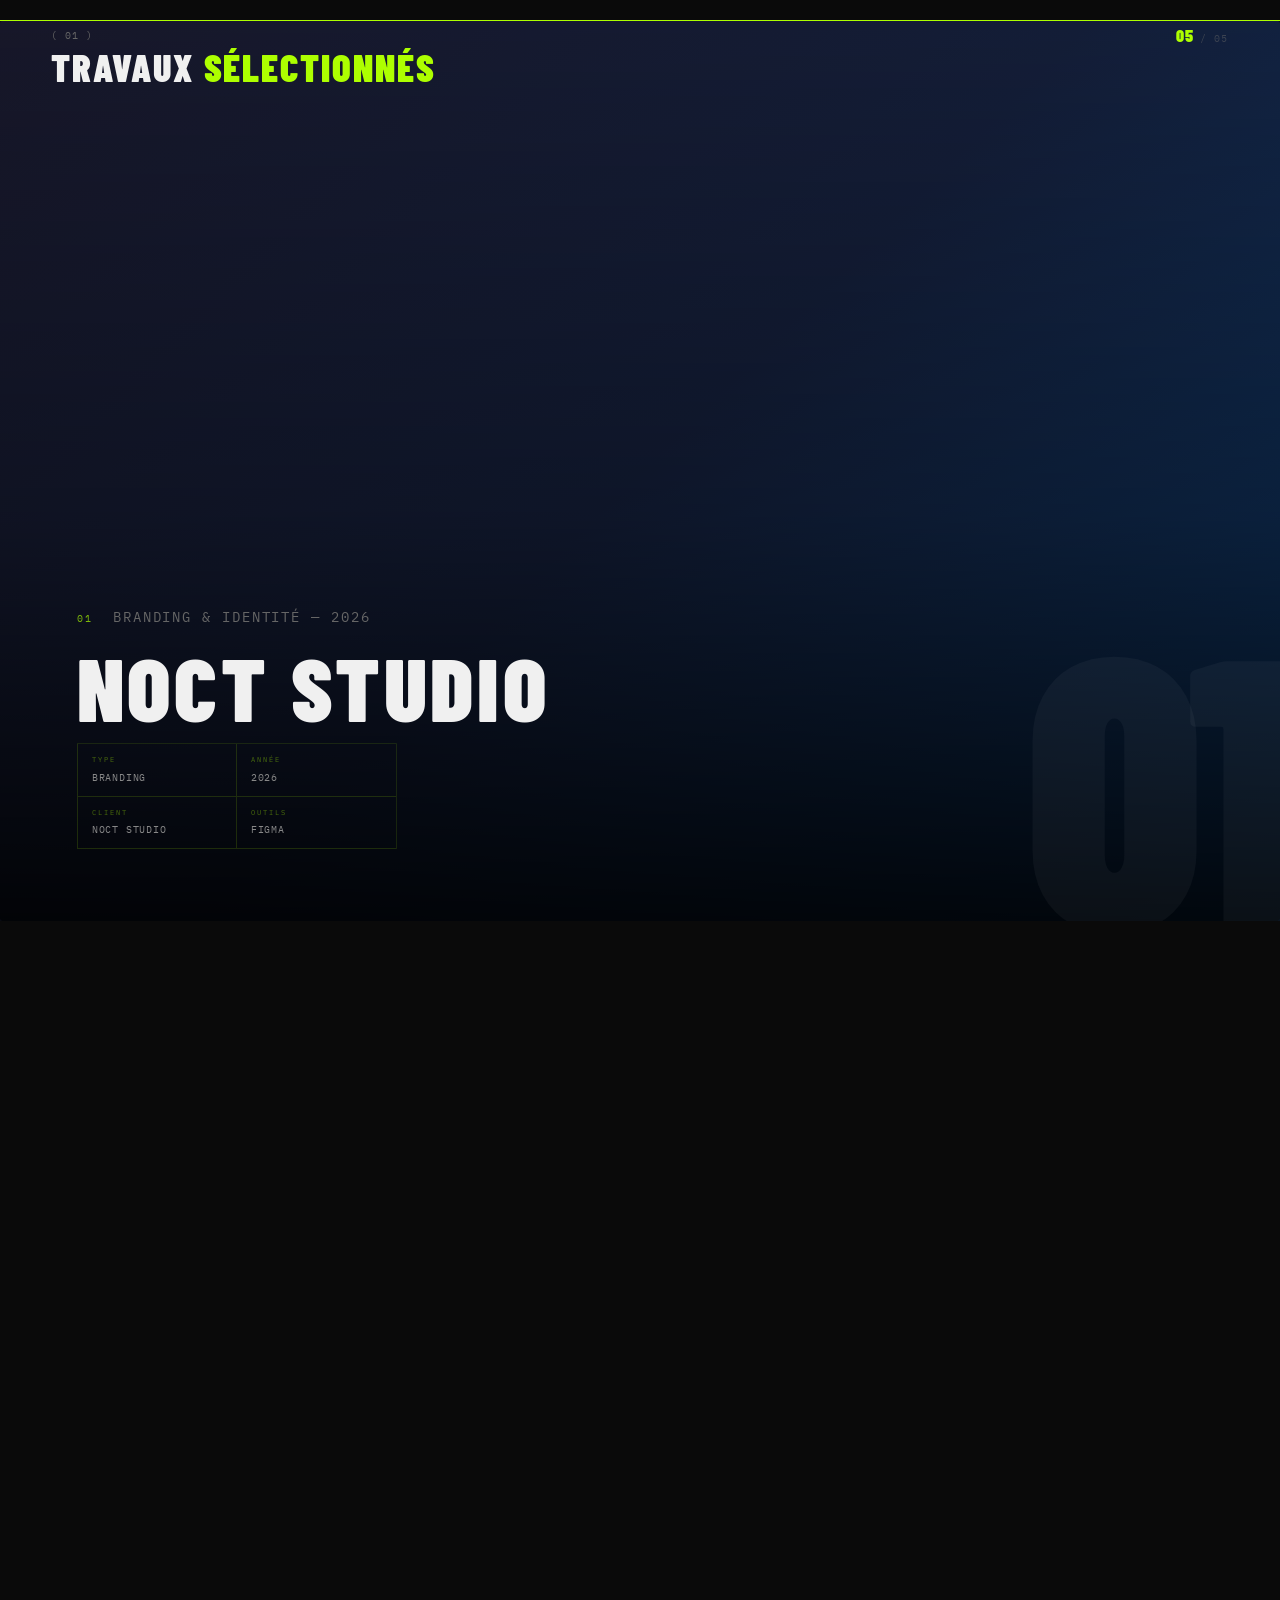
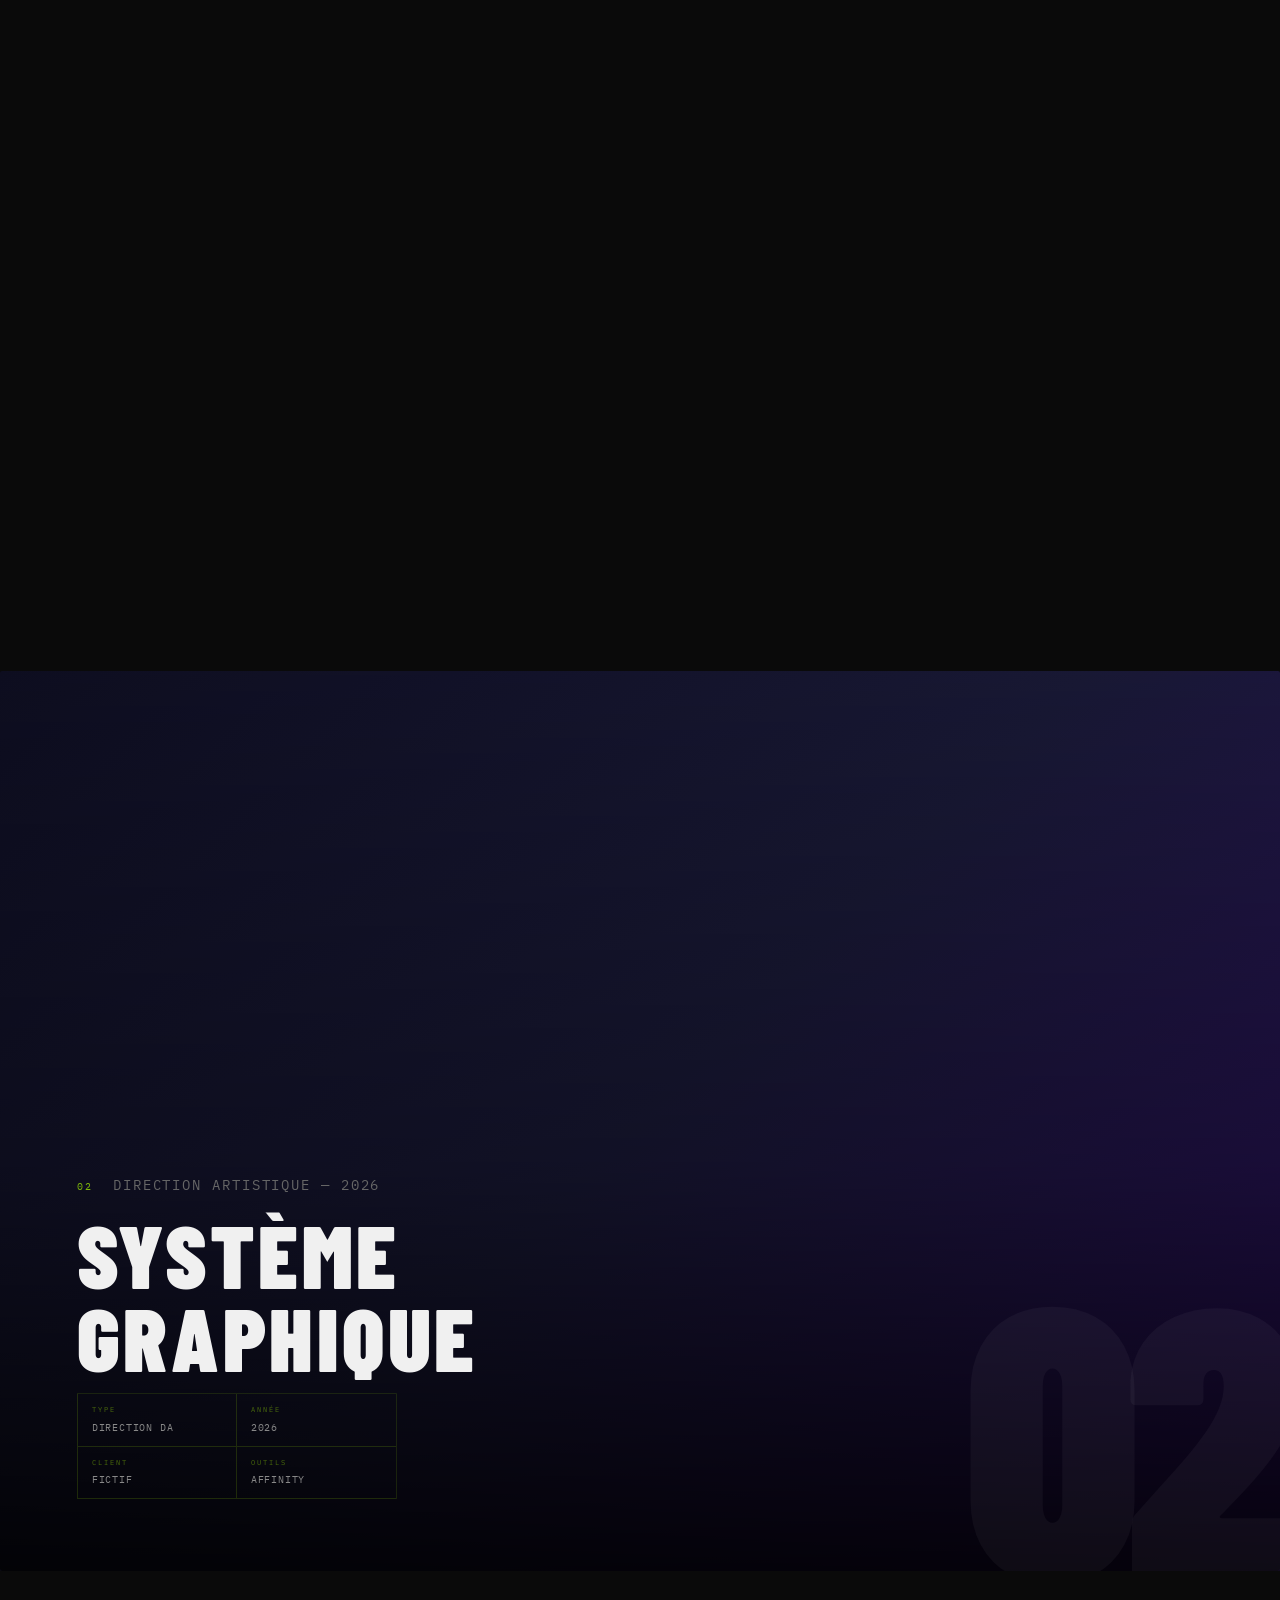
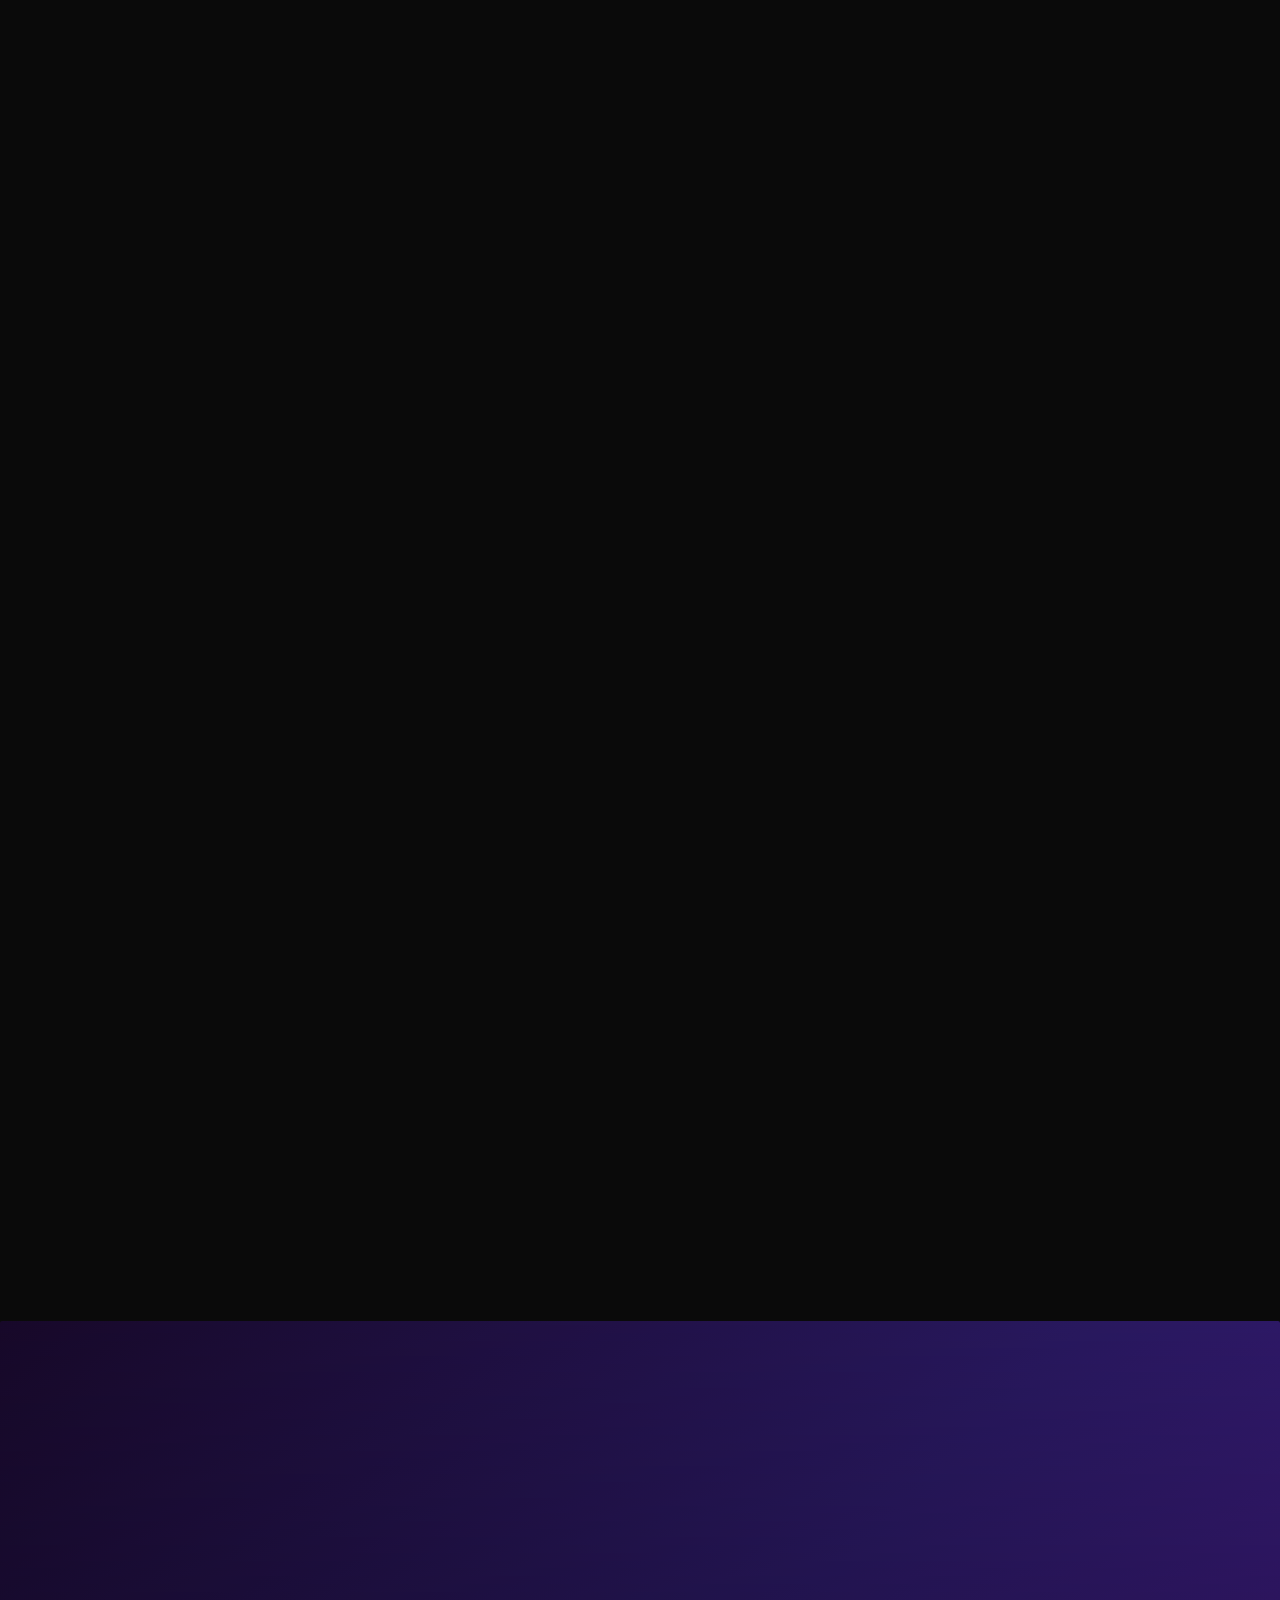
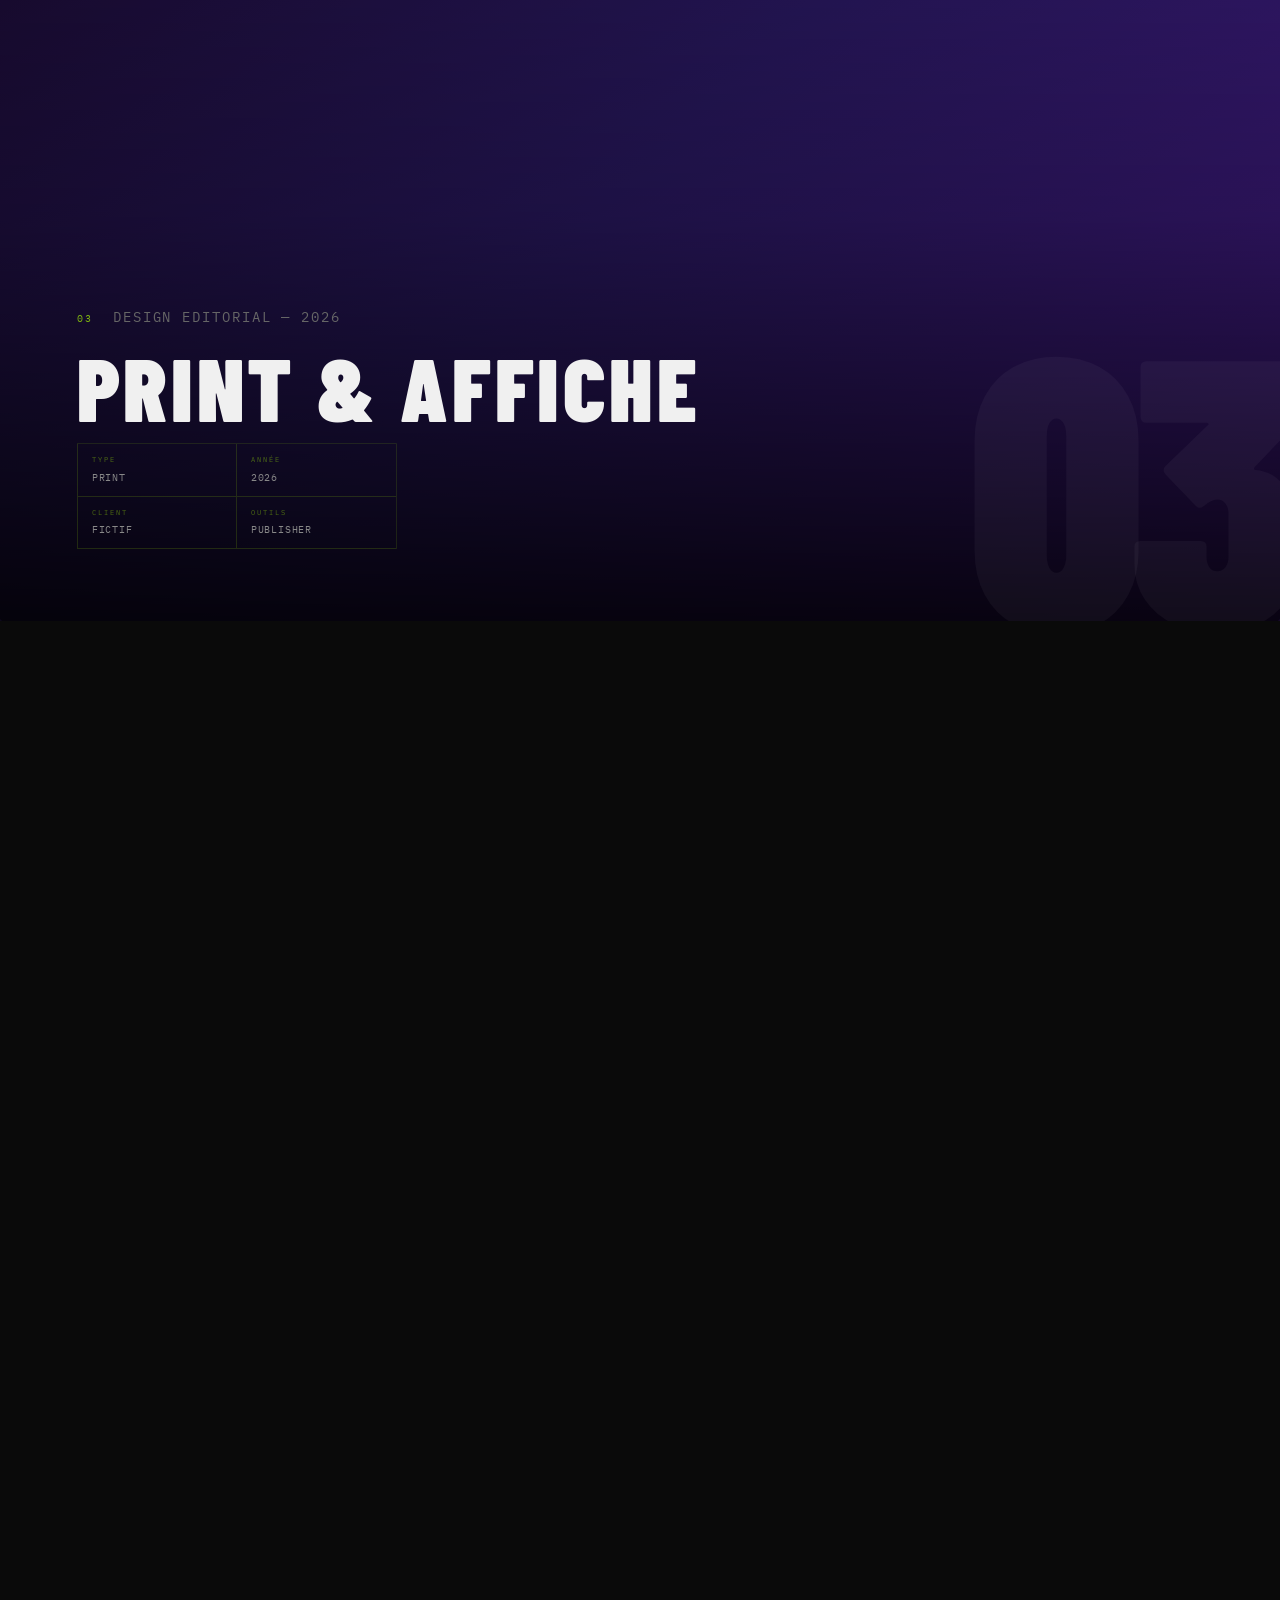
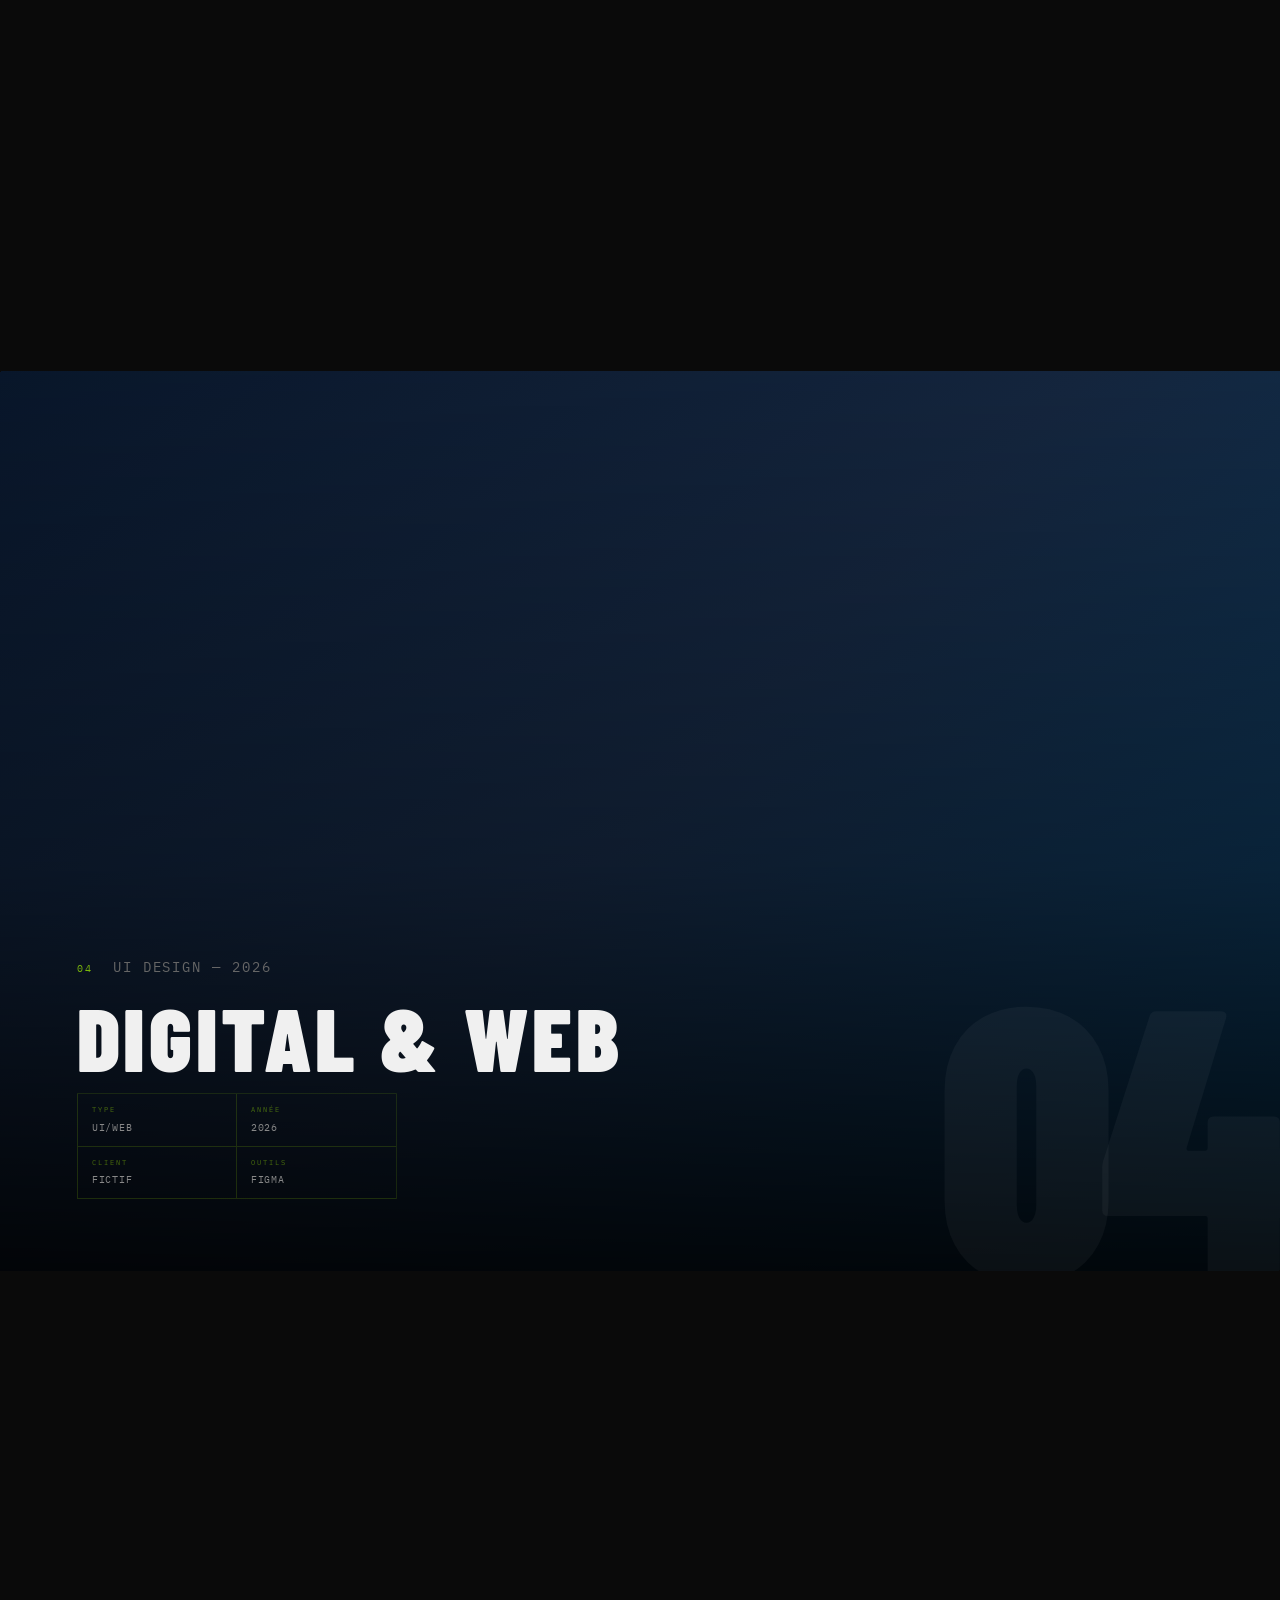
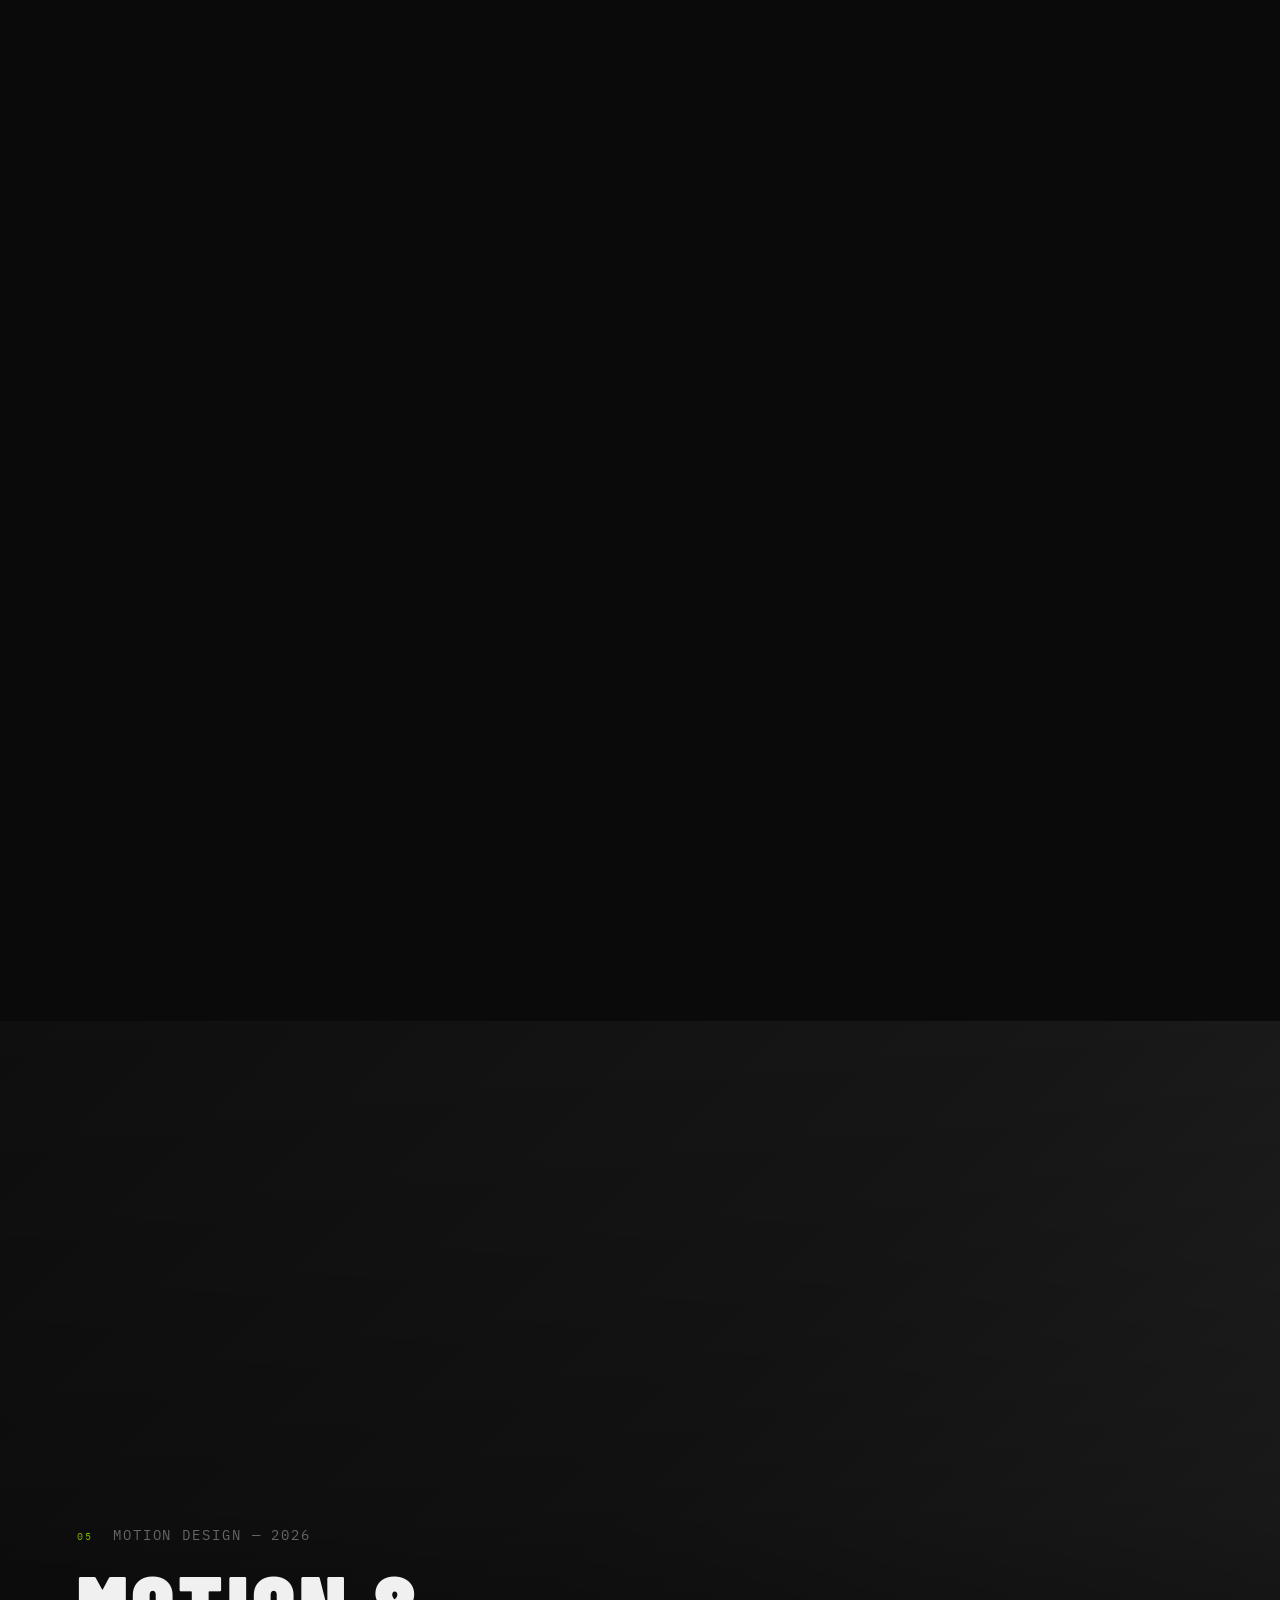
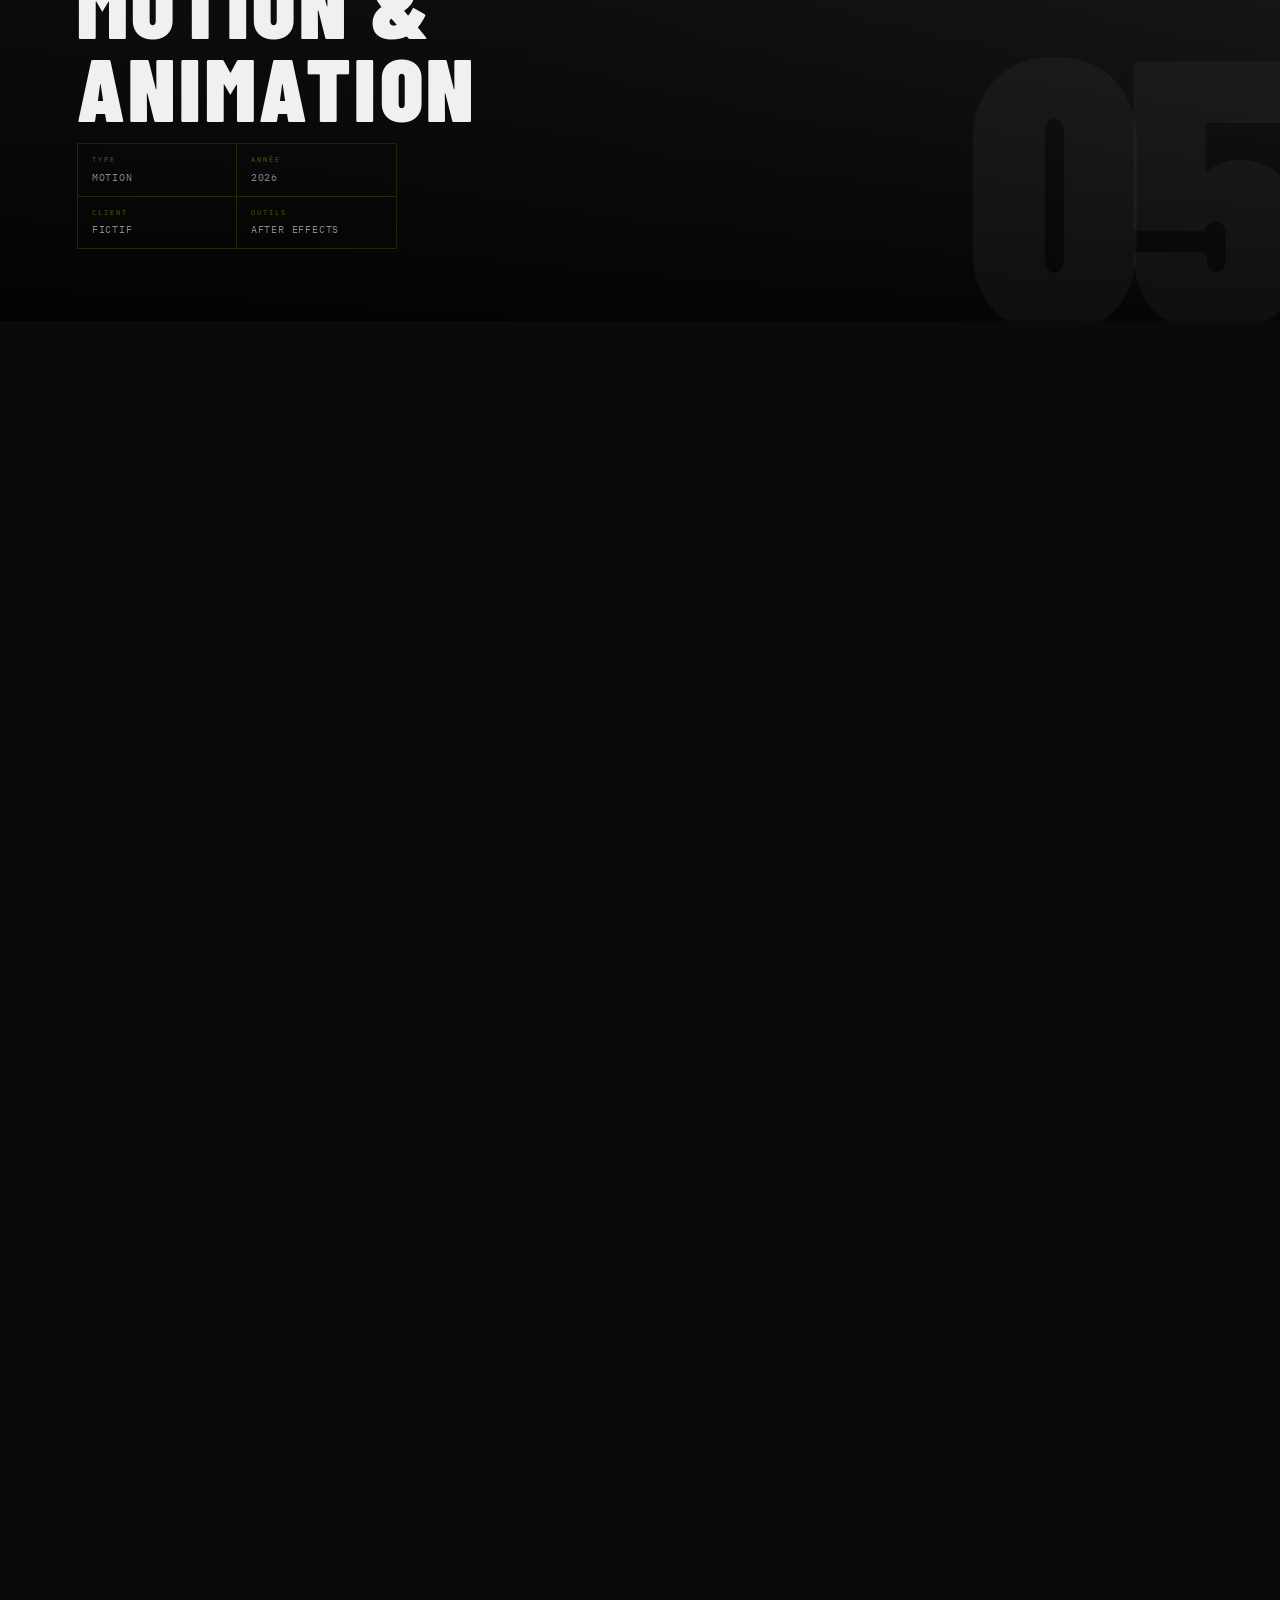
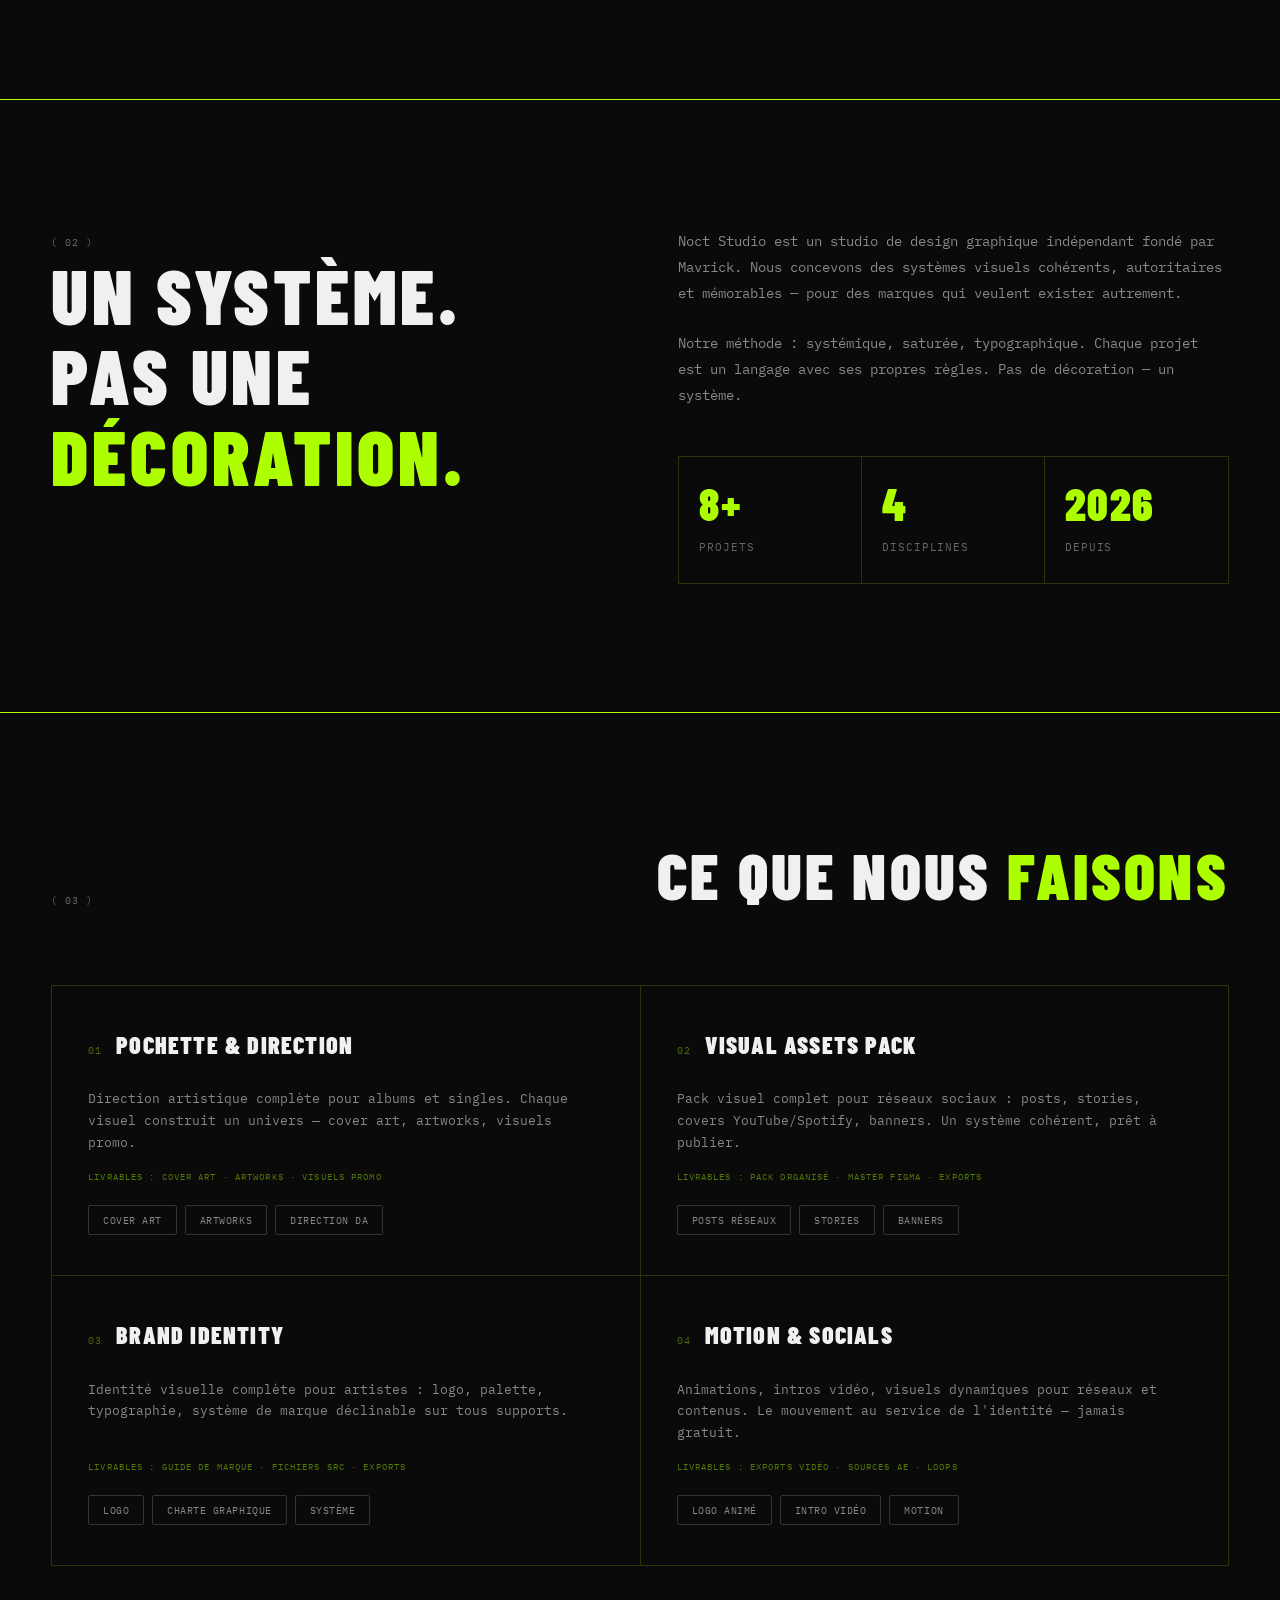
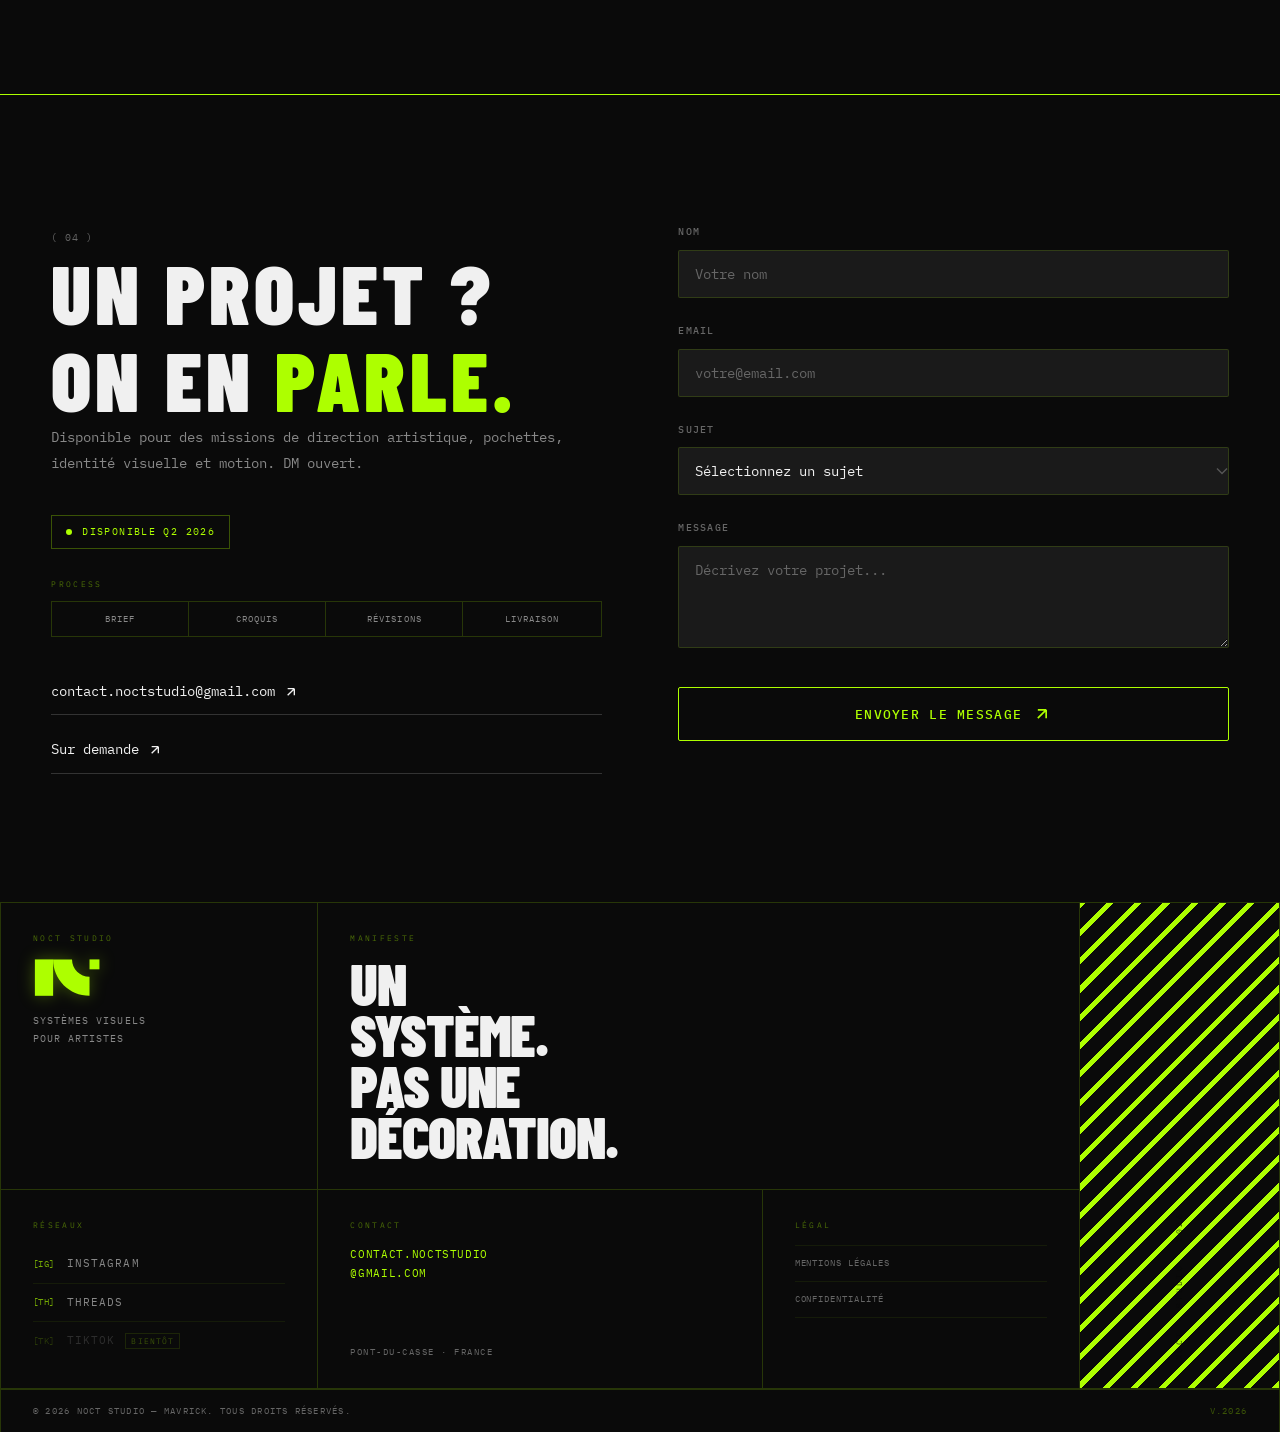
==== commit 514dedc2: "feat: sticky snap scroll section Works — effet Marathon 250vh par projet - HTML : 5 .project-sticky-" ====
--- a/index.html
+++ b/index.html
@@ -104,18 +104,17 @@
             </h2>
         </div>
 
-        <div class="projects-grid" id="projectsTrack">
-
-            <a href="#" class="project" data-index="1" style="--panel-bg: #0d1020; --grad: linear-gradient(135deg, #1a1a2e 0%, #16213e 50%, #0d3b6e 100%);">
+        <div class="project-sticky-wrapper" data-index="1">
+            <a href="#" class="project-card project" data-index="1" style="--panel-bg: #0d1020; --grad: linear-gradient(135deg, #1a1a2e 0%, #16213e 50%, #0d3b6e 100%);">
+                <div class="project-card-bg"></div>
+                <div class="project-card-overlay"></div>
                 <span class="project-bg-num" aria-hidden="true">01</span>
-                <div class="project-img">
-                    <div class="project-img-inner">
-                        <span class="project-img-label">01</span>
-                    </div>
-                </div>
-                <div class="project-info">
+                <div class="project-card-content">
+                    <div class="project-card-meta">
+                        <span class="project-card-num">01</span>
+                        <span class="project-cat">Branding &amp; Identité — 2026</span>
+                    </div>
                     <h3 class="project-name">Noct Studio</h3>
-                    <span class="project-cat">Branding &amp; Identité — 2026</span>
                     <div class="project-meta-grid">
                         <div class="project-meta-cell"><span class="project-meta-label">TYPE</span><span class="project-meta-value">Branding</span></div>
                         <div class="project-meta-cell"><span class="project-meta-label">ANNÉE</span><span class="project-meta-value">2026</span></div>
@@ -125,17 +124,19 @@
                 </div>
                 <div class="project-accent-line"></div>
             </a>
-
-            <a href="#" class="project" data-index="2" style="--panel-bg: #0a0a18; --grad: linear-gradient(135deg, #0f0f23 0%, #1b1b3a 50%, #2e1065 100%);">
+        </div>
+
+        <div class="project-sticky-wrapper" data-index="2">
+            <a href="#" class="project-card project" data-index="2" style="--panel-bg: #0a0a18; --grad: linear-gradient(135deg, #0f0f23 0%, #1b1b3a 50%, #2e1065 100%);">
+                <div class="project-card-bg"></div>
+                <div class="project-card-overlay"></div>
                 <span class="project-bg-num" aria-hidden="true">02</span>
-                <div class="project-img">
-                    <div class="project-img-inner">
-                        <span class="project-img-label">02</span>
-                    </div>
-                </div>
-                <div class="project-info">
+                <div class="project-card-content">
+                    <div class="project-card-meta">
+                        <span class="project-card-num">02</span>
+                        <span class="project-cat">Direction Artistique — 2026</span>
+                    </div>
                     <h3 class="project-name">Système Graphique</h3>
-                    <span class="project-cat">Direction Artistique — 2026</span>
                     <div class="project-meta-grid">
                         <div class="project-meta-cell"><span class="project-meta-label">TYPE</span><span class="project-meta-value">Direction DA</span></div>
                         <div class="project-meta-cell"><span class="project-meta-label">ANNÉE</span><span class="project-meta-value">2026</span></div>
@@ -145,17 +146,19 @@
                 </div>
                 <div class="project-accent-line"></div>
             </a>
-
-            <a href="#" class="project project-wide" data-index="3" style="--panel-bg: #100820; --grad: linear-gradient(135deg, #1a0a2e 0%, #2d1b69 50%, #4c1d95 100%);">
+        </div>
+
+        <div class="project-sticky-wrapper" data-index="3">
+            <a href="#" class="project-card project project-wide" data-index="3" style="--panel-bg: #100820; --grad: linear-gradient(135deg, #1a0a2e 0%, #2d1b69 50%, #4c1d95 100%);">
+                <div class="project-card-bg"></div>
+                <div class="project-card-overlay"></div>
                 <span class="project-bg-num" aria-hidden="true">03</span>
-                <div class="project-img">
-                    <div class="project-img-inner">
-                        <span class="project-img-label">03</span>
-                    </div>
-                </div>
-                <div class="project-info">
+                <div class="project-card-content">
+                    <div class="project-card-meta">
+                        <span class="project-card-num">03</span>
+                        <span class="project-cat">Design Editorial — 2026</span>
+                    </div>
                     <h3 class="project-name">Print &amp; Affiche</h3>
-                    <span class="project-cat">Design Editorial — 2026</span>
                     <div class="project-meta-grid">
                         <div class="project-meta-cell"><span class="project-meta-label">TYPE</span><span class="project-meta-value">Print</span></div>
                         <div class="project-meta-cell"><span class="project-meta-label">ANNÉE</span><span class="project-meta-value">2026</span></div>
@@ -165,17 +168,19 @@
                 </div>
                 <div class="project-accent-line"></div>
             </a>
-
-            <a href="#" class="project" data-index="4" style="--panel-bg: #060f1c; --grad: linear-gradient(135deg, #0a192f 0%, #172a45 50%, #0a3d62 100%);">
+        </div>
+
+        <div class="project-sticky-wrapper" data-index="4">
+            <a href="#" class="project-card project" data-index="4" style="--panel-bg: #060f1c; --grad: linear-gradient(135deg, #0a192f 0%, #172a45 50%, #0a3d62 100%);">
+                <div class="project-card-bg"></div>
+                <div class="project-card-overlay"></div>
                 <span class="project-bg-num" aria-hidden="true">04</span>
-                <div class="project-img">
-                    <div class="project-img-inner">
-                        <span class="project-img-label">04</span>
-                    </div>
-                </div>
-                <div class="project-info">
+                <div class="project-card-content">
+                    <div class="project-card-meta">
+                        <span class="project-card-num">04</span>
+                        <span class="project-cat">UI Design — 2026</span>
+                    </div>
                     <h3 class="project-name">Digital &amp; Web</h3>
-                    <span class="project-cat">UI Design — 2026</span>
                     <div class="project-meta-grid">
                         <div class="project-meta-cell"><span class="project-meta-label">TYPE</span><span class="project-meta-value">UI/Web</span></div>
                         <div class="project-meta-cell"><span class="project-meta-label">ANNÉE</span><span class="project-meta-value">2026</span></div>
@@ -185,17 +190,19 @@
                 </div>
                 <div class="project-accent-line"></div>
             </a>
-
-            <a href="#" class="project" data-index="5" style="--panel-bg: #0e0e0e; --grad: linear-gradient(135deg, #111111 0%, #1a1a1a 50%, #2d2d2d 100%);">
+        </div>
+
+        <div class="project-sticky-wrapper" data-index="5">
+            <a href="#" class="project-card project" data-index="5" style="--panel-bg: #0e0e0e; --grad: linear-gradient(135deg, #111111 0%, #1a1a1a 50%, #2d2d2d 100%);">
+                <div class="project-card-bg"></div>
+                <div class="project-card-overlay"></div>
                 <span class="project-bg-num" aria-hidden="true">05</span>
-                <div class="project-img">
-                    <div class="project-img-inner">
-                        <span class="project-img-label">05</span>
-                    </div>
-                </div>
-                <div class="project-info">
+                <div class="project-card-content">
+                    <div class="project-card-meta">
+                        <span class="project-card-num">05</span>
+                        <span class="project-cat">Motion Design — 2026</span>
+                    </div>
                     <h3 class="project-name">Motion &amp; Animation</h3>
-                    <span class="project-cat">Motion Design — 2026</span>
                     <div class="project-meta-grid">
                         <div class="project-meta-cell"><span class="project-meta-label">TYPE</span><span class="project-meta-value">Motion</span></div>
                         <div class="project-meta-cell"><span class="project-meta-label">ANNÉE</span><span class="project-meta-value">2026</span></div>
@@ -205,7 +212,6 @@
                 </div>
                 <div class="project-accent-line"></div>
             </a>
-
         </div>
 
         <!-- Progress counter — sticky bottom-right -->
--- a/style.css
+++ b/style.css
@@ -1452,71 +1452,147 @@
 
 .works-outer {
     position: relative;
-    /* height = 5 × 100vh, set by JS or CSS custom property */
-    height: calc(var(--works-count, 5) * 100vh);
+    /* height naturelle = somme des .project-sticky-wrapper (5 × 250vh) */
     border-top: 1px solid var(--accent);
-    /* contain stacking context so sticky z-index doesn't bleed into next sections */
     isolation: isolate;
 }
 
-/* Each project is a fullscreen sticky panel */
-.projects-grid {
-    display: block; /* override the grid — each project stacks via sticky */
-}
-
-.project {
+/* ── STICKY WRAPPER — chaque projet a son propre wrapper 250vh ── */
+.project-sticky-wrapper {
+    position: relative;
+    height: 250vh;
+}
+
+/* ── PROJECT CARD — sticky fullscreen dans son wrapper ── */
+.project-card {
     position: sticky;
     top: 0;
     height: 100vh;
-    display: flex;
-    flex-direction: row;
-    align-items: stretch;
+    width: 100%;
     overflow: hidden;
-    border-radius: 0;
-    outline: none;
-    background: var(--panel-bg, #0a0a0a);
-    /* stacking: each card sits on top of the previous via z-index + JS */
+    cursor: none;
+    display: block;
     z-index: 1;
-    transition: background 0.6s var(--ease);
-    cursor: none;
-}
-
-/* Alternating layout — even projects flip image/text sides */
-.project:nth-child(even) {
-    flex-direction: row-reverse;
-}
-
-.project:hover {
-    background: color-mix(in srgb, var(--panel-bg, #0a0a0a) 60%, #1a1a1a);
-}
-
-/* Gradient de liaison entre l'image et le panneau texte */
-.project .project-img::after {
-    content: '';
+}
+
+/* Fond plein écran — utilise la CSS var --grad définie inline */
+.project-card-bg {
     position: absolute;
     inset: 0;
+    background: var(--grad, linear-gradient(135deg, #1a1a2e 0%, #16213e 50%, #0d3b6e 100%));
+    background-size: cover;
+    background-position: center;
+    z-index: 0;
+    transform: scale(1.0);
+    transition: transform 900ms var(--ease), filter 500ms var(--ease);
+    will-change: transform;
+}
+
+.project-card:hover .project-card-bg {
+    transform: scale(1.05);
+    filter: brightness(1.06) saturate(1.15);
+}
+
+/* Overlay sombre bas→haut pour lisibilité du contenu */
+.project-card-overlay {
+    position: absolute;
+    inset: 0;
+    background: linear-gradient(
+        to top,
+        rgba(0, 0, 0, 0.88) 0%,
+        rgba(0, 0, 0, 0.35) 45%,
+        rgba(0, 0, 0, 0.10) 100%
+    );
+    z-index: 1;
     pointer-events: none;
-    z-index: 1;
-    background: linear-gradient(
-        to right,
-        transparent 55%,
-        rgba(10, 10, 10, 0.75) 100%
-    );
-    transition: opacity 500ms var(--ease-out);
-}
-
-/* Pour les projets pairs (image à droite) — gradient inversé */
-.project:nth-child(even) .project-img::after {
-    background: linear-gradient(
-        to left,
-        transparent 55%,
-        rgba(10, 10, 10, 0.75) 100%
-    );
-}
-
-/* Apply the --grad to the image inner block */
-.project .project-img-inner {
-    background: var(--grad, linear-gradient(135deg, #1a1a2e, #16213e)) !important;
+}
+
+/* Contenu texte — positionné bas-gauche */
+.project-card-content {
+    position: absolute;
+    bottom: clamp(48px, 8vh, 96px);
+    left: clamp(40px, 6vw, 100px);
+    right: 40%;
+    z-index: 3;
+    display: flex;
+    flex-direction: column;
+    gap: 16px;
+}
+
+/* Ligne meta : numéro + catégorie */
+.project-card-meta {
+    display: flex;
+    align-items: baseline;
+    gap: 20px;
+}
+
+.project-card-num {
+    font-family: var(--font-body);
+    font-size: 0.65rem;
+    color: var(--accent);
+    letter-spacing: 0.2em;
+    text-transform: uppercase;
+    opacity: 0.7;
+}
+
+/* Override clip-path dans le contexte card — visible sans .in-view */
+.project-card-content .project-name {
+    clip-path: inset(0% 0 -15% 0);
+    transform: translateY(0);
+}
+
+.project-card:hover .project-card-content .project-name {
+    color: var(--accent);
+    transform: translateY(-6px);
+}
+
+.project-card-content .project-cat {
+    clip-path: inset(0% 0 -15% 0);
+    transform: translateY(0);
+}
+
+.project-card:hover .project-card-content .project-cat {
+    color: rgba(173, 255, 0, 0.7);
+    transform: translateY(-4px);
+}
+
+/* Meta-grid dans card — visible par défaut, reveal JS */
+.project-card-content .project-meta-grid {
+    clip-path: none;
+    transform: translateY(10px);
+    opacity: 0;
+    max-width: 320px;
+    margin-top: 0;
+    transition: opacity 0.6s ease 0.3s, transform 0.6s ease 0.3s;
+}
+
+/* Ghost number — toujours bas-droite dans la card */
+.project-card .project-bg-num {
+    position: absolute;
+    bottom: -0.05em;
+    right: -0.02em;
+    left: auto;
+    font-size: clamp(200px, 30vw, 400px);
+    color: rgba(255, 255, 255, 0.04);
+    z-index: 2;
+}
+
+.project-card:hover .project-bg-num {
+    color: rgba(173, 255, 0, 0.06);
+}
+
+/* Accent line — au-dessus de l'overlay */
+.project-card .project-accent-line {
+    z-index: 6;
+}
+
+/* Reset .project pour compatibilité avec les sous-règles existantes */
+.project {
+    position: relative;
+    display: block;
+    background: transparent;
+    outline: none;
+    cursor: none;
 }
 
 /* Ghost number — cinematic background element */
@@ -1837,10 +1913,9 @@
         padding: 0 12px;
     }
 
-    /* Works — revert fullscreen sticky to simple vertical grid on mobile */
-    .works-outer {
-        height: auto !important;
-        padding: clamp(60px, 8vw, 100px) 0;
+    /* Works — sticky wrappers mobile : hauteur réduite */
+    .project-sticky-wrapper {
+        height: 150vh;
     }
 
     .works-header {
@@ -1857,82 +1932,26 @@
         display: none;
     }
 
-    .projects-grid {
-        display: grid;
-        grid-template-columns: 1fr;
-        gap: 2px;
-        padding: 0 clamp(16px, 4vw, 48px);
-    }
-
-    .project,
-    .project:nth-child(even) {
-        position: static !important;
-        height: auto !important;
-        min-height: 0 !important;
-        padding: 0;
-        display: flex;
-        flex-direction: column !important;
-        border-bottom: 1px solid rgba(173, 255, 0, 0.12);
-        overflow: hidden;
-    }
-
-    .project-bg-num {
+    /* Contenu card mobile — marges resserrées */
+    .project-card-content {
+        left: 20px;
+        right: 20px;
+        bottom: 40px;
+    }
+
+    /* Meta-grid trop dense sur mobile */
+    .project-card-content .project-meta-grid {
         display: none;
     }
 
-    /* Revert image to normal flow block on mobile */
-    .project .project-img {
-        position: static !important;
-        inset: auto !important;
-        width: 100% !important;
-        height: auto !important;
-    }
-
-    .project .project-img-inner {
-        aspect-ratio: 16/9 !important;
-        width: 100% !important;
-        height: auto !important;
-        will-change: auto;
-    }
-
-    .project-wide .project-img {
-        position: static !important;
-        width: 100% !important;
-        height: auto !important;
-    }
-
-    .project-wide .project-img-inner {
-        aspect-ratio: 16/9 !important;
-        width: 100% !important;
-        height: auto !important;
-    }
-
-    /* Hide image edge gradient on mobile — layout becomes column */
-    .project .project-img::after {
-        display: none;
-    }
-
-    .project .project-info {
-        align-items: flex-start;
-        justify-content: flex-start;
-        text-align: left;
-        padding: 16px 0 20px;
-        background: transparent;
-        flex: none;
-        width: 100%;
-    }
-
-    .project .project-name {
-        font-size: clamp(1.4rem, 6vw, 2.2rem);
-        clip-path: none !important;
-        transform: none !important;
-        opacity: 1 !important;
-    }
-
-    .project .project-cat {
-        clip-path: none !important;
-        transform: none !important;
-        opacity: 1 !important;
+    /* Ghost number réduit */
+    .project-card .project-bg-num {
+        font-size: clamp(120px, 40vw, 200px);
+    }
+
+    /* Titre adapté mobile */
+    .project-card-content .project-name {
+        font-size: clamp(2.2rem, 9vw, 4rem);
     }
 
     /* Heading reveal mobile — identique au desktop (déjà opacity+transform) */
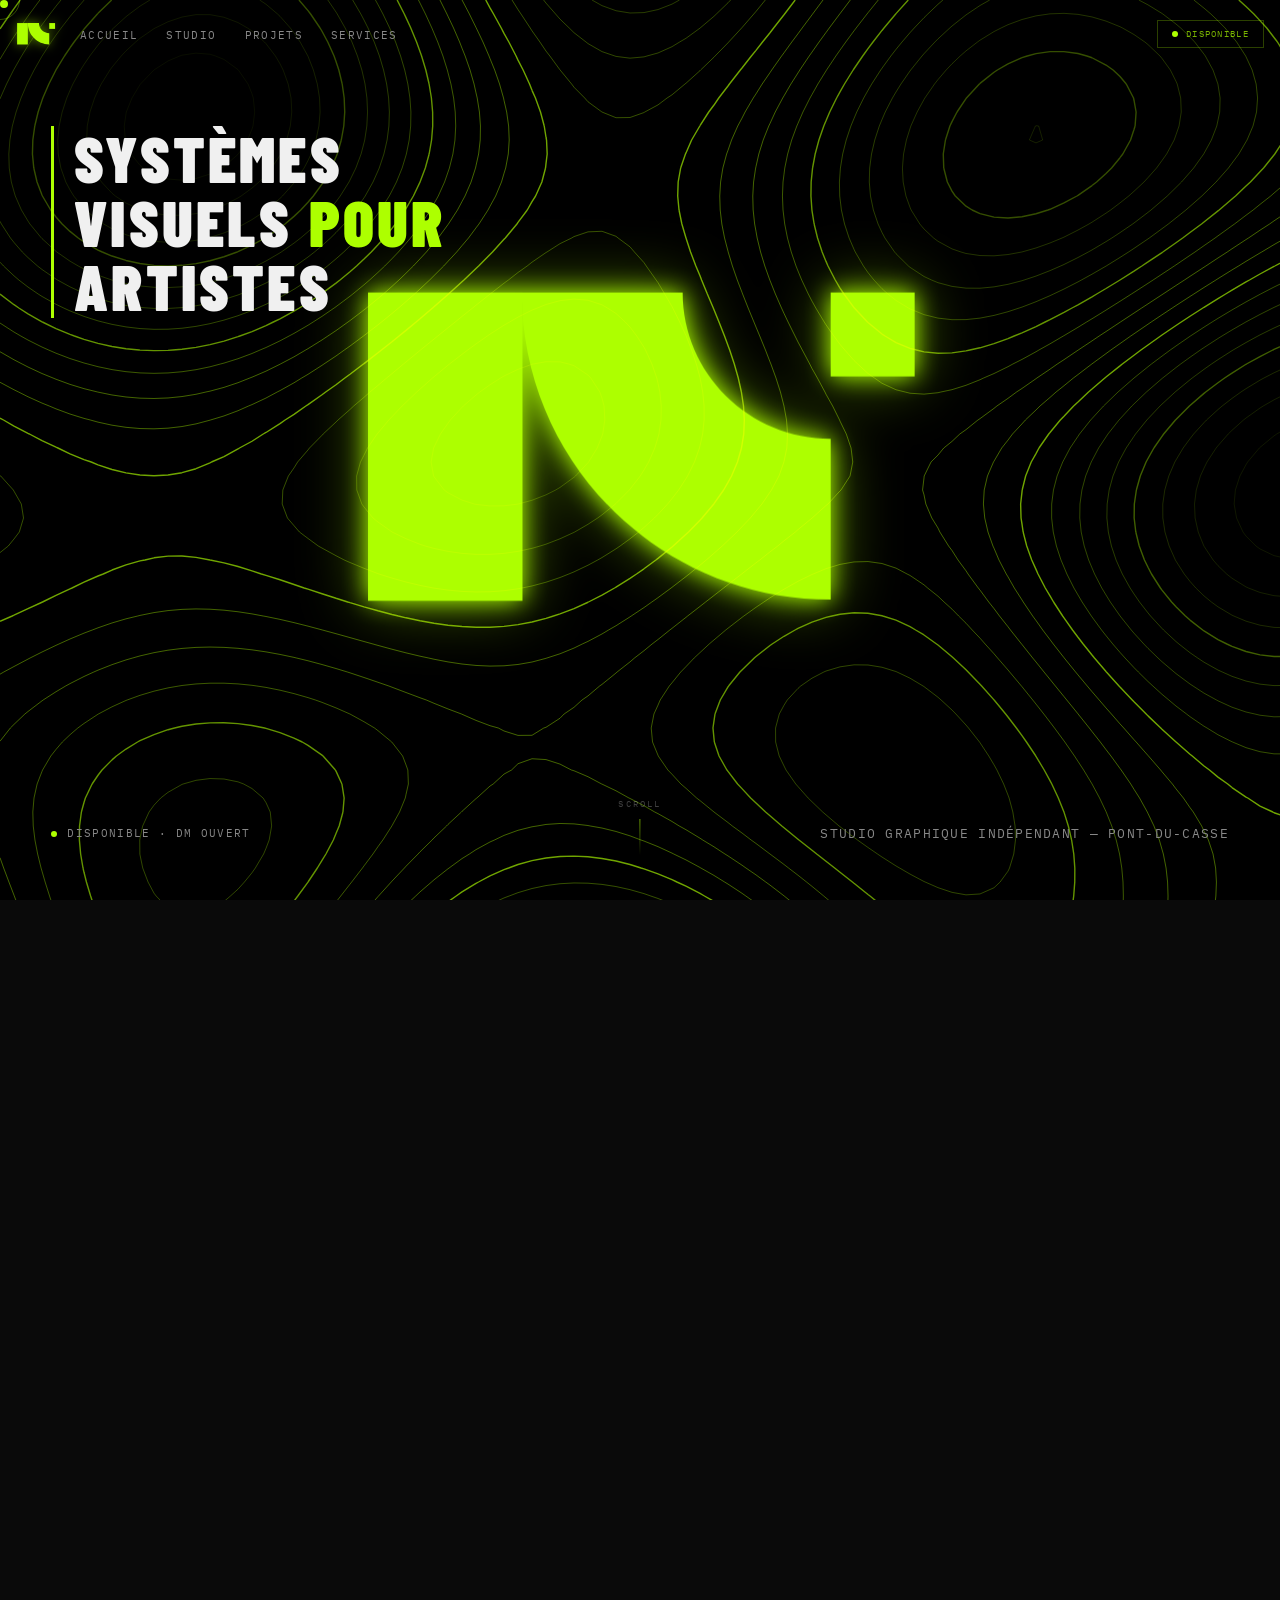
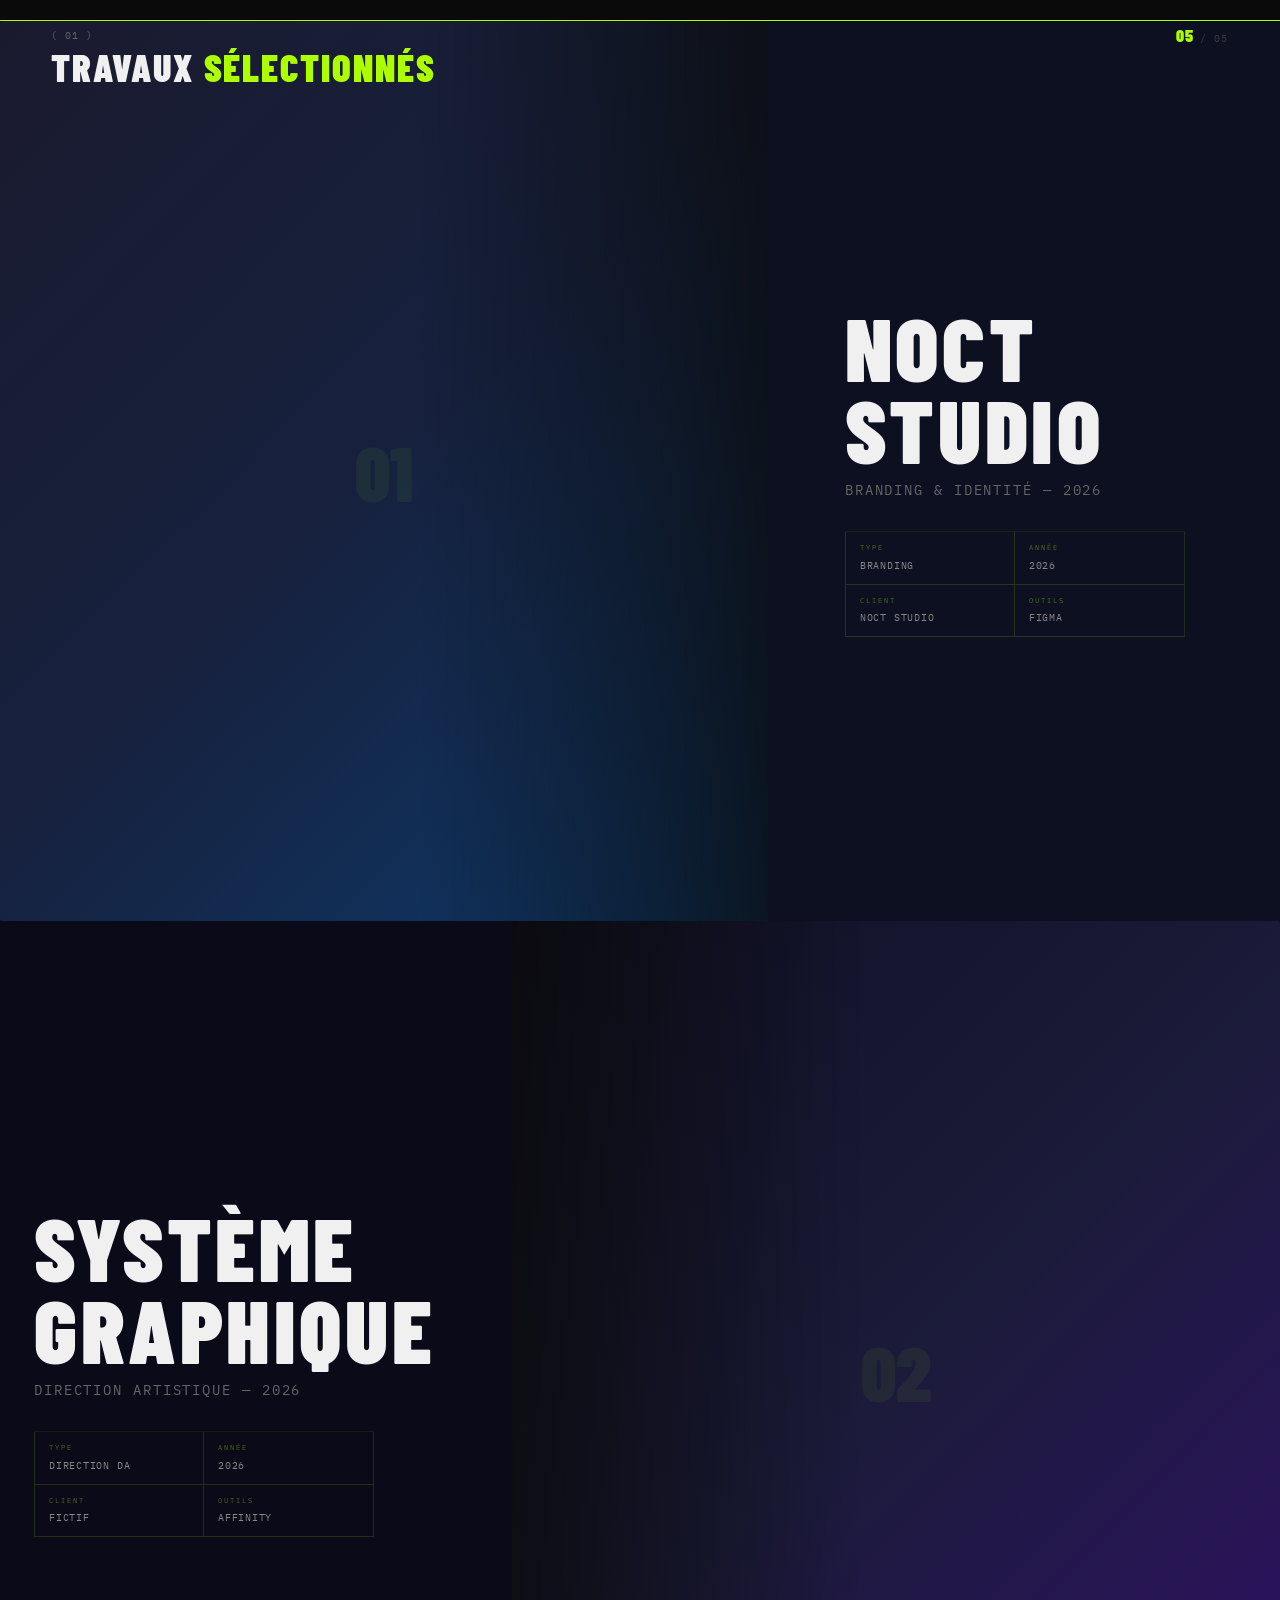
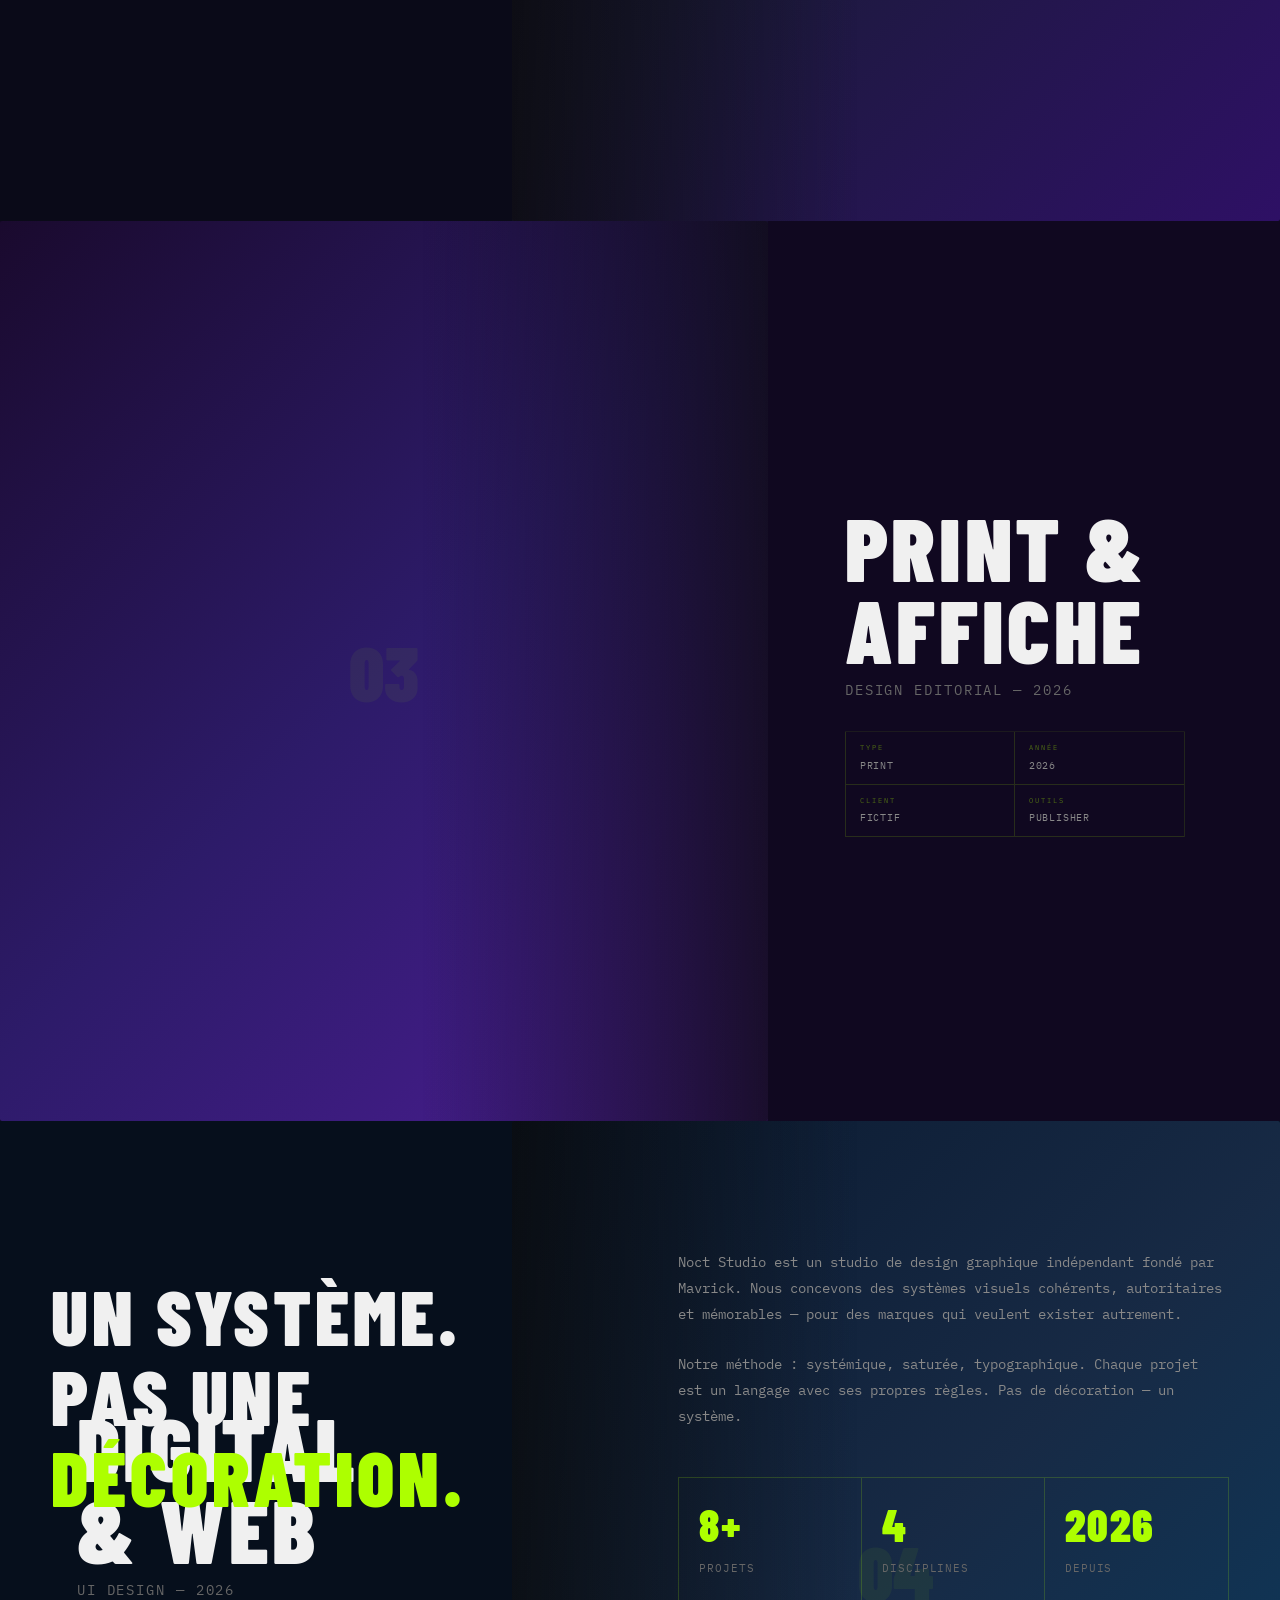
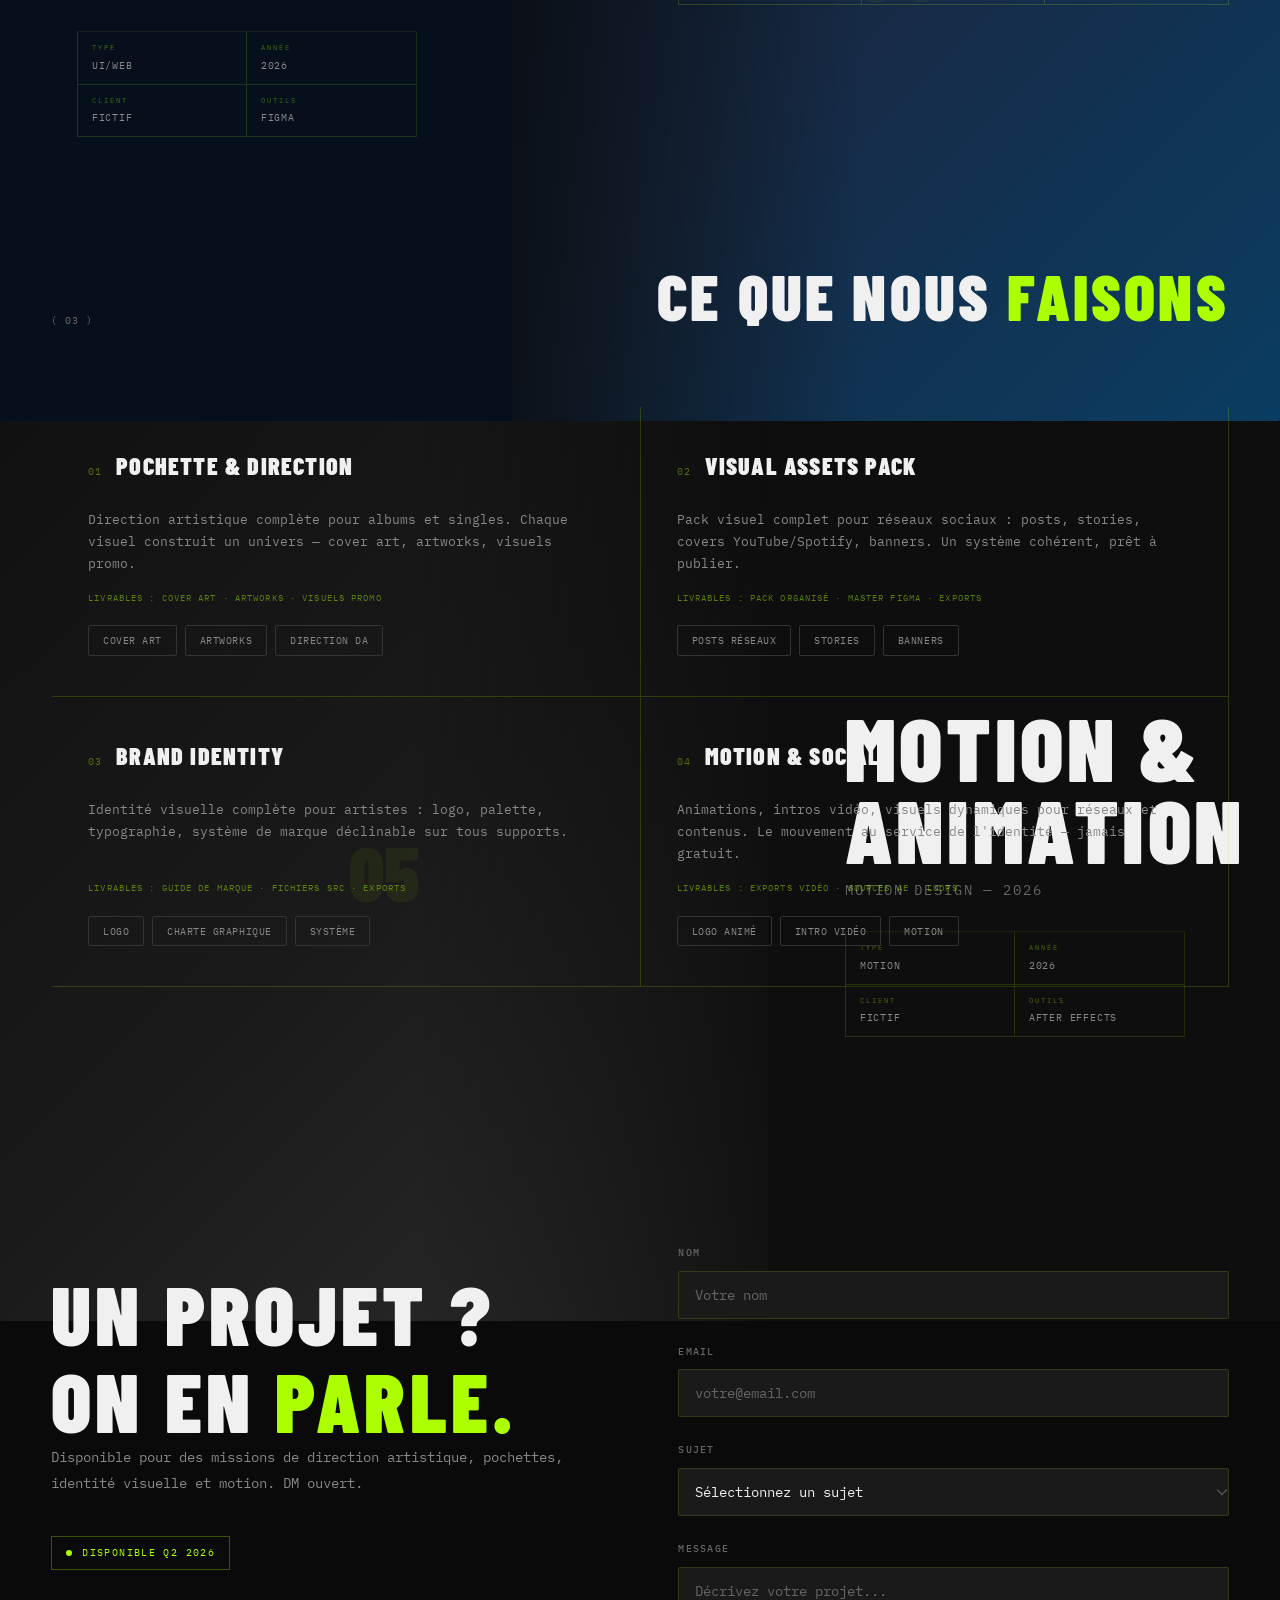
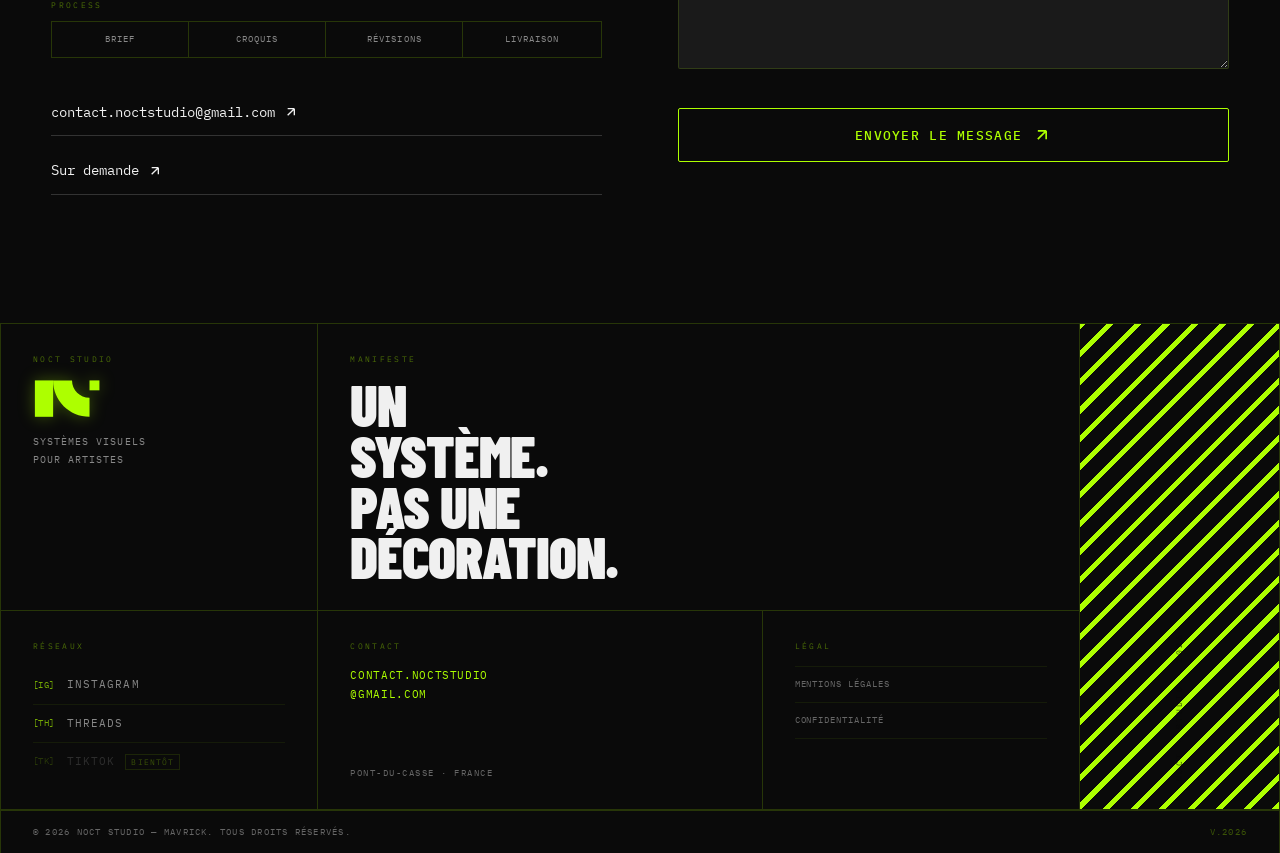
==== commit 4870b713: "fix: revert sticky snap + section #work sticky simple - Revert commit 514dedc : suppression des .pro" ====
--- a/index.html
+++ b/index.html
@@ -94,6 +94,7 @@
     </section>
 
     <!-- Projects — fullscreen sticky stack -->
+    <div class="works-scroll-zone">
     <section class="works-outer" id="work">
 
         <!-- Section header — sticky, stays top-left as you scroll through projects -->
@@ -104,17 +105,18 @@
             </h2>
         </div>
 
-        <div class="project-sticky-wrapper" data-index="1">
-            <a href="#" class="project-card project" data-index="1" style="--panel-bg: #0d1020; --grad: linear-gradient(135deg, #1a1a2e 0%, #16213e 50%, #0d3b6e 100%);">
-                <div class="project-card-bg"></div>
-                <div class="project-card-overlay"></div>
+        <div class="projects-grid" id="projectsTrack">
+
+            <a href="#" class="project" data-index="1" style="--panel-bg: #0d1020; --grad: linear-gradient(135deg, #1a1a2e 0%, #16213e 50%, #0d3b6e 100%);">
                 <span class="project-bg-num" aria-hidden="true">01</span>
-                <div class="project-card-content">
-                    <div class="project-card-meta">
-                        <span class="project-card-num">01</span>
-                        <span class="project-cat">Branding &amp; Identité — 2026</span>
-                    </div>
+                <div class="project-img">
+                    <div class="project-img-inner">
+                        <span class="project-img-label">01</span>
+                    </div>
+                </div>
+                <div class="project-info">
                     <h3 class="project-name">Noct Studio</h3>
+                    <span class="project-cat">Branding &amp; Identité — 2026</span>
                     <div class="project-meta-grid">
                         <div class="project-meta-cell"><span class="project-meta-label">TYPE</span><span class="project-meta-value">Branding</span></div>
                         <div class="project-meta-cell"><span class="project-meta-label">ANNÉE</span><span class="project-meta-value">2026</span></div>
@@ -124,19 +126,17 @@
                 </div>
                 <div class="project-accent-line"></div>
             </a>
-        </div>
-
-        <div class="project-sticky-wrapper" data-index="2">
-            <a href="#" class="project-card project" data-index="2" style="--panel-bg: #0a0a18; --grad: linear-gradient(135deg, #0f0f23 0%, #1b1b3a 50%, #2e1065 100%);">
-                <div class="project-card-bg"></div>
-                <div class="project-card-overlay"></div>
+
+            <a href="#" class="project" data-index="2" style="--panel-bg: #0a0a18; --grad: linear-gradient(135deg, #0f0f23 0%, #1b1b3a 50%, #2e1065 100%);">
                 <span class="project-bg-num" aria-hidden="true">02</span>
-                <div class="project-card-content">
-                    <div class="project-card-meta">
-                        <span class="project-card-num">02</span>
-                        <span class="project-cat">Direction Artistique — 2026</span>
-                    </div>
+                <div class="project-img">
+                    <div class="project-img-inner">
+                        <span class="project-img-label">02</span>
+                    </div>
+                </div>
+                <div class="project-info">
                     <h3 class="project-name">Système Graphique</h3>
+                    <span class="project-cat">Direction Artistique — 2026</span>
                     <div class="project-meta-grid">
                         <div class="project-meta-cell"><span class="project-meta-label">TYPE</span><span class="project-meta-value">Direction DA</span></div>
                         <div class="project-meta-cell"><span class="project-meta-label">ANNÉE</span><span class="project-meta-value">2026</span></div>
@@ -146,19 +146,17 @@
                 </div>
                 <div class="project-accent-line"></div>
             </a>
-        </div>
-
-        <div class="project-sticky-wrapper" data-index="3">
-            <a href="#" class="project-card project project-wide" data-index="3" style="--panel-bg: #100820; --grad: linear-gradient(135deg, #1a0a2e 0%, #2d1b69 50%, #4c1d95 100%);">
-                <div class="project-card-bg"></div>
-                <div class="project-card-overlay"></div>
+
+            <a href="#" class="project project-wide" data-index="3" style="--panel-bg: #100820; --grad: linear-gradient(135deg, #1a0a2e 0%, #2d1b69 50%, #4c1d95 100%);">
                 <span class="project-bg-num" aria-hidden="true">03</span>
-                <div class="project-card-content">
-                    <div class="project-card-meta">
-                        <span class="project-card-num">03</span>
-                        <span class="project-cat">Design Editorial — 2026</span>
-                    </div>
+                <div class="project-img">
+                    <div class="project-img-inner">
+                        <span class="project-img-label">03</span>
+                    </div>
+                </div>
+                <div class="project-info">
                     <h3 class="project-name">Print &amp; Affiche</h3>
+                    <span class="project-cat">Design Editorial — 2026</span>
                     <div class="project-meta-grid">
                         <div class="project-meta-cell"><span class="project-meta-label">TYPE</span><span class="project-meta-value">Print</span></div>
                         <div class="project-meta-cell"><span class="project-meta-label">ANNÉE</span><span class="project-meta-value">2026</span></div>
@@ -168,19 +166,17 @@
                 </div>
                 <div class="project-accent-line"></div>
             </a>
-        </div>
-
-        <div class="project-sticky-wrapper" data-index="4">
-            <a href="#" class="project-card project" data-index="4" style="--panel-bg: #060f1c; --grad: linear-gradient(135deg, #0a192f 0%, #172a45 50%, #0a3d62 100%);">
-                <div class="project-card-bg"></div>
-                <div class="project-card-overlay"></div>
+
+            <a href="#" class="project" data-index="4" style="--panel-bg: #060f1c; --grad: linear-gradient(135deg, #0a192f 0%, #172a45 50%, #0a3d62 100%);">
                 <span class="project-bg-num" aria-hidden="true">04</span>
-                <div class="project-card-content">
-                    <div class="project-card-meta">
-                        <span class="project-card-num">04</span>
-                        <span class="project-cat">UI Design — 2026</span>
-                    </div>
+                <div class="project-img">
+                    <div class="project-img-inner">
+                        <span class="project-img-label">04</span>
+                    </div>
+                </div>
+                <div class="project-info">
                     <h3 class="project-name">Digital &amp; Web</h3>
+                    <span class="project-cat">UI Design — 2026</span>
                     <div class="project-meta-grid">
                         <div class="project-meta-cell"><span class="project-meta-label">TYPE</span><span class="project-meta-value">UI/Web</span></div>
                         <div class="project-meta-cell"><span class="project-meta-label">ANNÉE</span><span class="project-meta-value">2026</span></div>
@@ -190,19 +186,17 @@
                 </div>
                 <div class="project-accent-line"></div>
             </a>
-        </div>
-
-        <div class="project-sticky-wrapper" data-index="5">
-            <a href="#" class="project-card project" data-index="5" style="--panel-bg: #0e0e0e; --grad: linear-gradient(135deg, #111111 0%, #1a1a1a 50%, #2d2d2d 100%);">
-                <div class="project-card-bg"></div>
-                <div class="project-card-overlay"></div>
+
+            <a href="#" class="project" data-index="5" style="--panel-bg: #0e0e0e; --grad: linear-gradient(135deg, #111111 0%, #1a1a1a 50%, #2d2d2d 100%);">
                 <span class="project-bg-num" aria-hidden="true">05</span>
-                <div class="project-card-content">
-                    <div class="project-card-meta">
-                        <span class="project-card-num">05</span>
-                        <span class="project-cat">Motion Design — 2026</span>
-                    </div>
+                <div class="project-img">
+                    <div class="project-img-inner">
+                        <span class="project-img-label">05</span>
+                    </div>
+                </div>
+                <div class="project-info">
                     <h3 class="project-name">Motion &amp; Animation</h3>
+                    <span class="project-cat">Motion Design — 2026</span>
                     <div class="project-meta-grid">
                         <div class="project-meta-cell"><span class="project-meta-label">TYPE</span><span class="project-meta-value">Motion</span></div>
                         <div class="project-meta-cell"><span class="project-meta-label">ANNÉE</span><span class="project-meta-value">2026</span></div>
@@ -212,6 +206,7 @@
                 </div>
                 <div class="project-accent-line"></div>
             </a>
+
         </div>
 
         <!-- Progress counter — sticky bottom-right -->
@@ -221,6 +216,7 @@
             <span class="works-counter-total">05</span>
         </div>
     </section>
+    </div>
 
     <!-- About -->
     <section class="section section-dark" id="about">
--- a/style.css
+++ b/style.css
@@ -1452,147 +1452,79 @@
 
 .works-outer {
     position: relative;
-    /* height naturelle = somme des .project-sticky-wrapper (5 × 250vh) */
+    /* height = JS sets count × 100vh via initStickyProjects() */
     border-top: 1px solid var(--accent);
     isolation: isolate;
 }
 
-/* ── STICKY WRAPPER — chaque projet a son propre wrapper 250vh ── */
-.project-sticky-wrapper {
+/* ── WORKS SCROLL ZONE — wrapper sticky pour la section entière ── */
+.works-scroll-zone {
     position: relative;
-    height: 250vh;
-}
-
-/* ── PROJECT CARD — sticky fullscreen dans son wrapper ── */
-.project-card {
+    height: 300vh;
+}
+
+.works-outer {
+    position: sticky;
+    top: 0;
+}
+
+/* Each project is a fullscreen sticky panel */
+.projects-grid {
+    display: block; /* override the grid — each project stacks via sticky */
+}
+
+.project {
     position: sticky;
     top: 0;
     height: 100vh;
-    width: 100%;
+    display: flex;
+    flex-direction: row;
+    align-items: stretch;
     overflow: hidden;
+    border-radius: 0;
+    outline: none;
+    background: var(--panel-bg, #0a0a0a);
+    z-index: 1;
+    transition: background 0.6s var(--ease);
     cursor: none;
-    display: block;
-    z-index: 1;
-}
-
-/* Fond plein écran — utilise la CSS var --grad définie inline */
-.project-card-bg {
+}
+
+/* Alternating layout — even projects flip image/text sides */
+.project:nth-child(even) {
+    flex-direction: row-reverse;
+}
+
+.project:hover {
+    background: color-mix(in srgb, var(--panel-bg, #0a0a0a) 60%, #1a1a1a);
+}
+
+/* Gradient de liaison entre l'image et le panneau texte */
+.project .project-img::after {
+    content: '';
     position: absolute;
     inset: 0;
-    background: var(--grad, linear-gradient(135deg, #1a1a2e 0%, #16213e 50%, #0d3b6e 100%));
-    background-size: cover;
-    background-position: center;
-    z-index: 0;
-    transform: scale(1.0);
-    transition: transform 900ms var(--ease), filter 500ms var(--ease);
-    will-change: transform;
-}
-
-.project-card:hover .project-card-bg {
-    transform: scale(1.05);
-    filter: brightness(1.06) saturate(1.15);
-}
-
-/* Overlay sombre bas→haut pour lisibilité du contenu */
-.project-card-overlay {
-    position: absolute;
-    inset: 0;
+    pointer-events: none;
+    z-index: 1;
     background: linear-gradient(
-        to top,
-        rgba(0, 0, 0, 0.88) 0%,
-        rgba(0, 0, 0, 0.35) 45%,
-        rgba(0, 0, 0, 0.10) 100%
+        to right,
+        transparent 55%,
+        rgba(10, 10, 10, 0.75) 100%
     );
-    z-index: 1;
-    pointer-events: none;
-}
-
-/* Contenu texte — positionné bas-gauche */
-.project-card-content {
-    position: absolute;
-    bottom: clamp(48px, 8vh, 96px);
-    left: clamp(40px, 6vw, 100px);
-    right: 40%;
-    z-index: 3;
-    display: flex;
-    flex-direction: column;
-    gap: 16px;
-}
-
-/* Ligne meta : numéro + catégorie */
-.project-card-meta {
-    display: flex;
-    align-items: baseline;
-    gap: 20px;
-}
-
-.project-card-num {
-    font-family: var(--font-body);
-    font-size: 0.65rem;
-    color: var(--accent);
-    letter-spacing: 0.2em;
-    text-transform: uppercase;
-    opacity: 0.7;
-}
-
-/* Override clip-path dans le contexte card — visible sans .in-view */
-.project-card-content .project-name {
-    clip-path: inset(0% 0 -15% 0);
-    transform: translateY(0);
-}
-
-.project-card:hover .project-card-content .project-name {
-    color: var(--accent);
-    transform: translateY(-6px);
-}
-
-.project-card-content .project-cat {
-    clip-path: inset(0% 0 -15% 0);
-    transform: translateY(0);
-}
-
-.project-card:hover .project-card-content .project-cat {
-    color: rgba(173, 255, 0, 0.7);
-    transform: translateY(-4px);
-}
-
-/* Meta-grid dans card — visible par défaut, reveal JS */
-.project-card-content .project-meta-grid {
-    clip-path: none;
-    transform: translateY(10px);
-    opacity: 0;
-    max-width: 320px;
-    margin-top: 0;
-    transition: opacity 0.6s ease 0.3s, transform 0.6s ease 0.3s;
-}
-
-/* Ghost number — toujours bas-droite dans la card */
-.project-card .project-bg-num {
-    position: absolute;
-    bottom: -0.05em;
-    right: -0.02em;
-    left: auto;
-    font-size: clamp(200px, 30vw, 400px);
-    color: rgba(255, 255, 255, 0.04);
-    z-index: 2;
-}
-
-.project-card:hover .project-bg-num {
-    color: rgba(173, 255, 0, 0.06);
-}
-
-/* Accent line — au-dessus de l'overlay */
-.project-card .project-accent-line {
-    z-index: 6;
-}
-
-/* Reset .project pour compatibilité avec les sous-règles existantes */
-.project {
-    position: relative;
-    display: block;
-    background: transparent;
-    outline: none;
-    cursor: none;
+    transition: opacity 500ms var(--ease-out);
+}
+
+/* Pour les projets pairs (image à droite) — gradient inversé */
+.project:nth-child(even) .project-img::after {
+    background: linear-gradient(
+        to left,
+        transparent 55%,
+        rgba(10, 10, 10, 0.75) 100%
+    );
+}
+
+/* Apply the --grad to the image inner block */
+.project .project-img-inner {
+    background: var(--grad, linear-gradient(135deg, #1a1a2e, #16213e)) !important;
 }
 
 /* Ghost number — cinematic background element */
@@ -1913,9 +1845,15 @@
         padding: 0 12px;
     }
 
-    /* Works — sticky wrappers mobile : hauteur réduite */
-    .project-sticky-wrapper {
-        height: 150vh;
+    /* Works — revert fullscreen sticky to simple vertical grid on mobile */
+    .works-scroll-zone {
+        height: auto;
+    }
+
+    .works-outer {
+        position: static;
+        height: auto !important;
+        padding: clamp(60px, 8vw, 100px) 0;
     }
 
     .works-header {
@@ -1932,26 +1870,80 @@
         display: none;
     }
 
-    /* Contenu card mobile — marges resserrées */
-    .project-card-content {
-        left: 20px;
-        right: 20px;
-        bottom: 40px;
-    }
-
-    /* Meta-grid trop dense sur mobile */
-    .project-card-content .project-meta-grid {
+    .projects-grid {
+        display: grid;
+        grid-template-columns: 1fr;
+        gap: 2px;
+        padding: 0 clamp(16px, 4vw, 48px);
+    }
+
+    .project,
+    .project:nth-child(even) {
+        position: static !important;
+        height: auto !important;
+        min-height: 0 !important;
+        padding: 0;
+        display: flex;
+        flex-direction: column !important;
+        border-bottom: 1px solid rgba(173, 255, 0, 0.12);
+        overflow: hidden;
+    }
+
+    .project-bg-num {
         display: none;
     }
 
-    /* Ghost number réduit */
-    .project-card .project-bg-num {
-        font-size: clamp(120px, 40vw, 200px);
-    }
-
-    /* Titre adapté mobile */
-    .project-card-content .project-name {
-        font-size: clamp(2.2rem, 9vw, 4rem);
+    .project .project-img {
+        position: static !important;
+        inset: auto !important;
+        width: 100% !important;
+        height: auto !important;
+    }
+
+    .project .project-img-inner {
+        aspect-ratio: 16/9 !important;
+        width: 100% !important;
+        height: auto !important;
+        will-change: auto;
+    }
+
+    .project-wide .project-img {
+        position: static !important;
+        width: 100% !important;
+        height: auto !important;
+    }
+
+    .project-wide .project-img-inner {
+        aspect-ratio: 16/9 !important;
+        width: 100% !important;
+        height: auto !important;
+    }
+
+    .project .project-img::after {
+        display: none;
+    }
+
+    .project .project-info {
+        align-items: flex-start;
+        justify-content: flex-start;
+        text-align: left;
+        padding: 16px 0 20px;
+        background: transparent;
+        flex: none;
+        width: 100%;
+    }
+
+    .project .project-name {
+        font-size: clamp(1.4rem, 6vw, 2.2rem);
+        clip-path: none !important;
+        transform: none !important;
+        opacity: 1 !important;
+    }
+
+    .project .project-cat {
+        clip-path: none !important;
+        transform: none !important;
+        opacity: 1 !important;
     }
 
     /* Heading reveal mobile — identique au desktop (déjà opacity+transform) */
